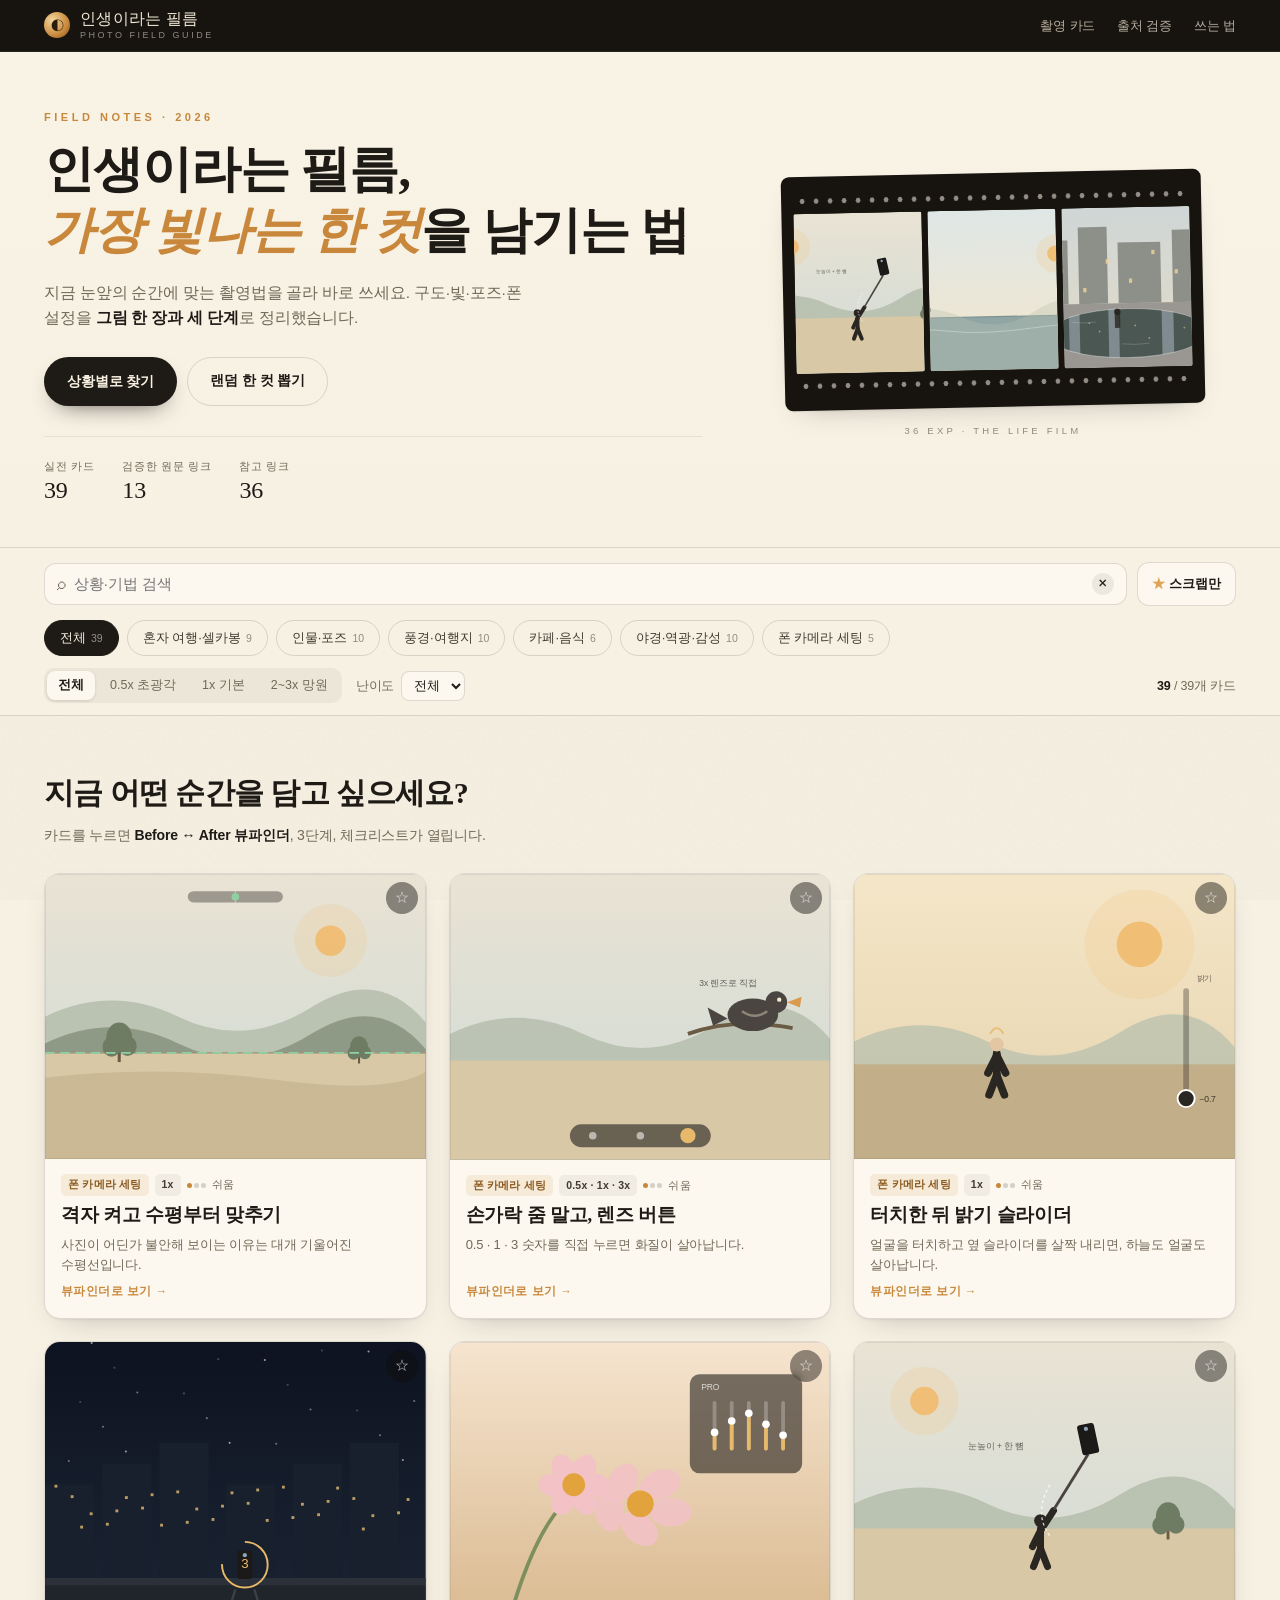
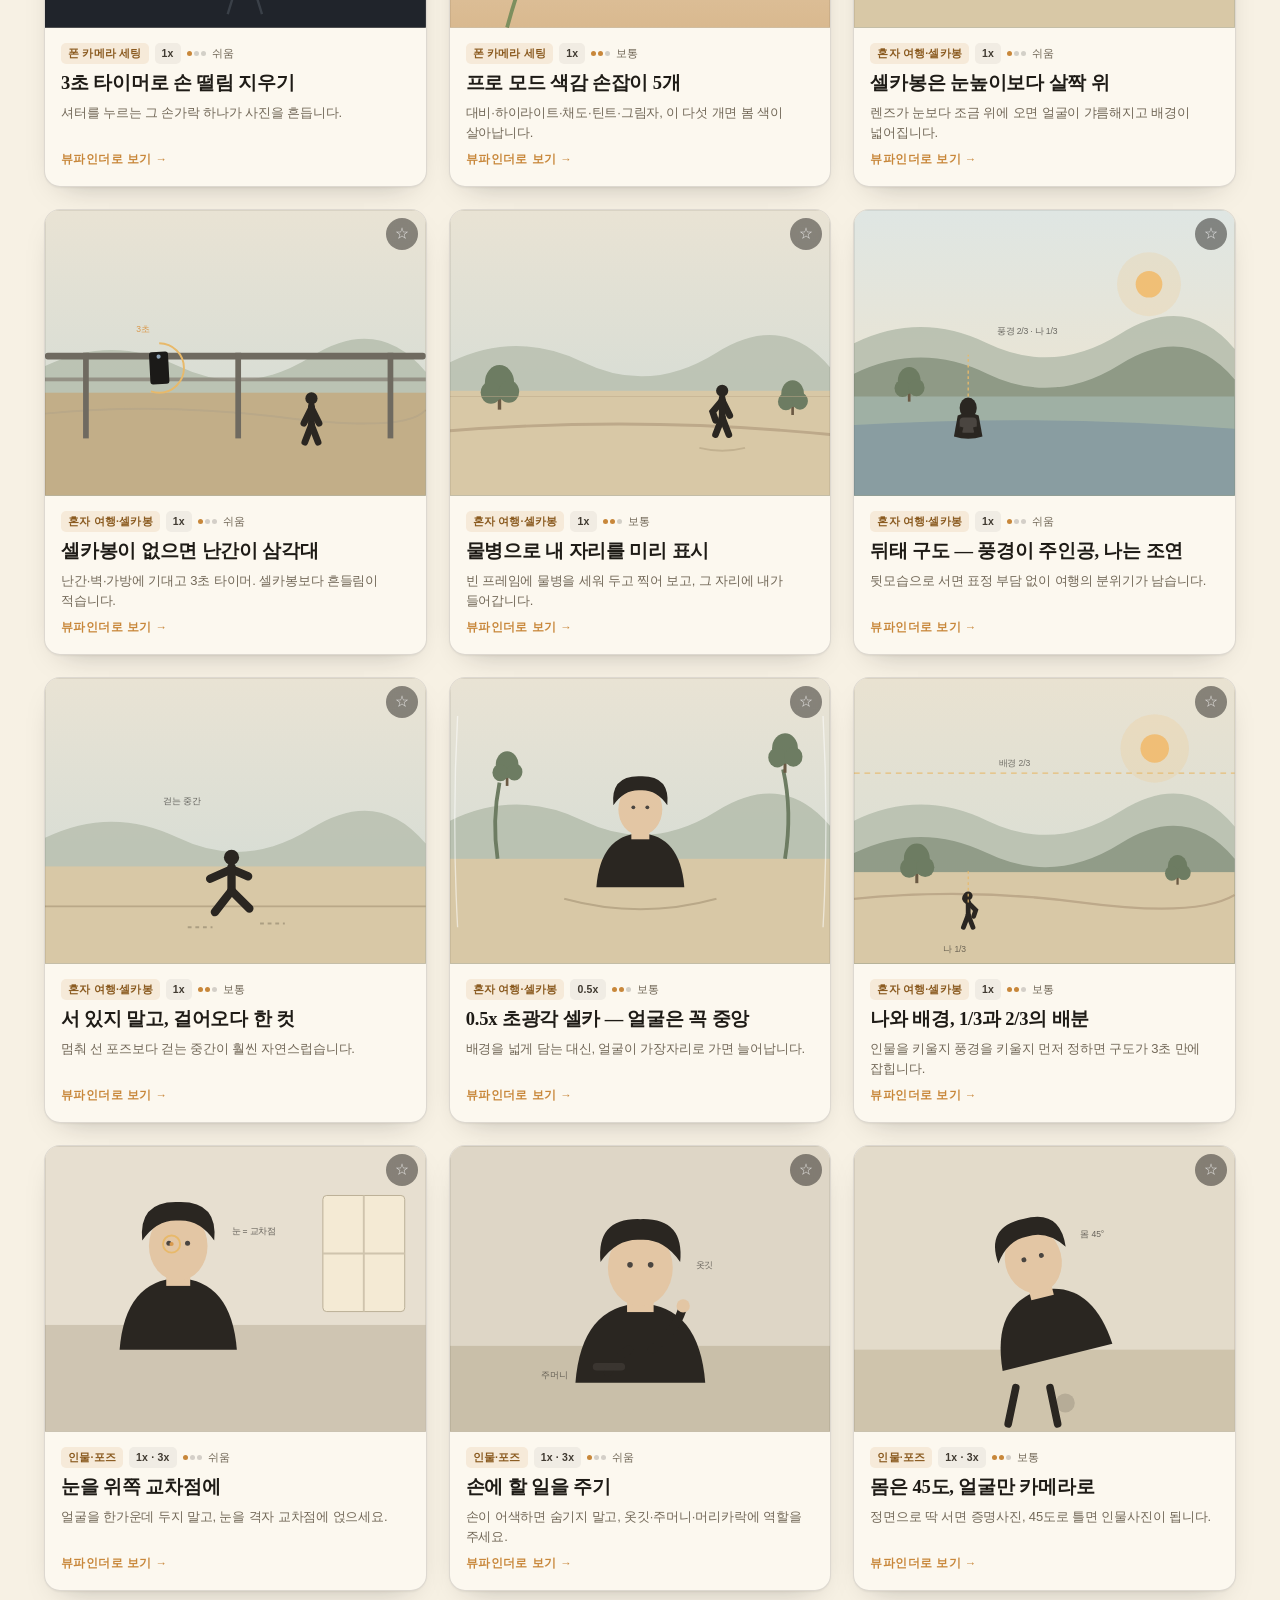
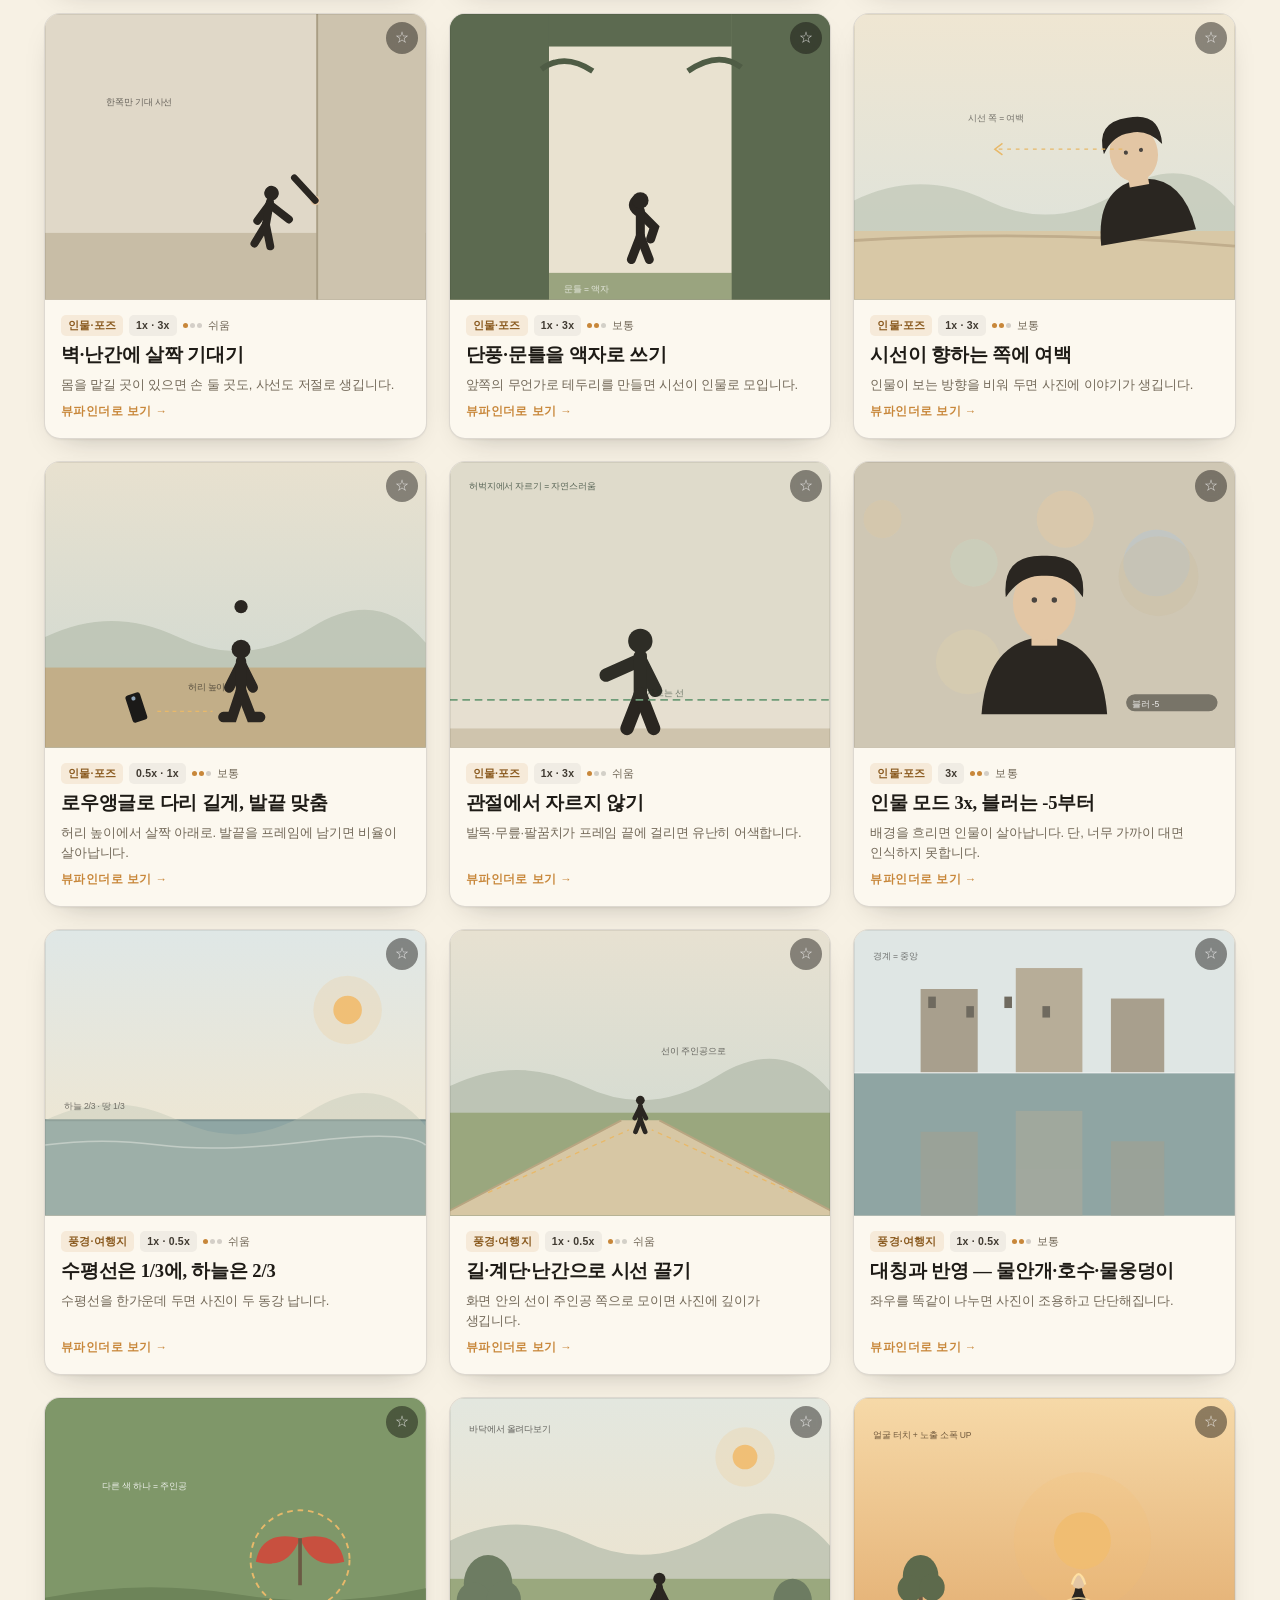
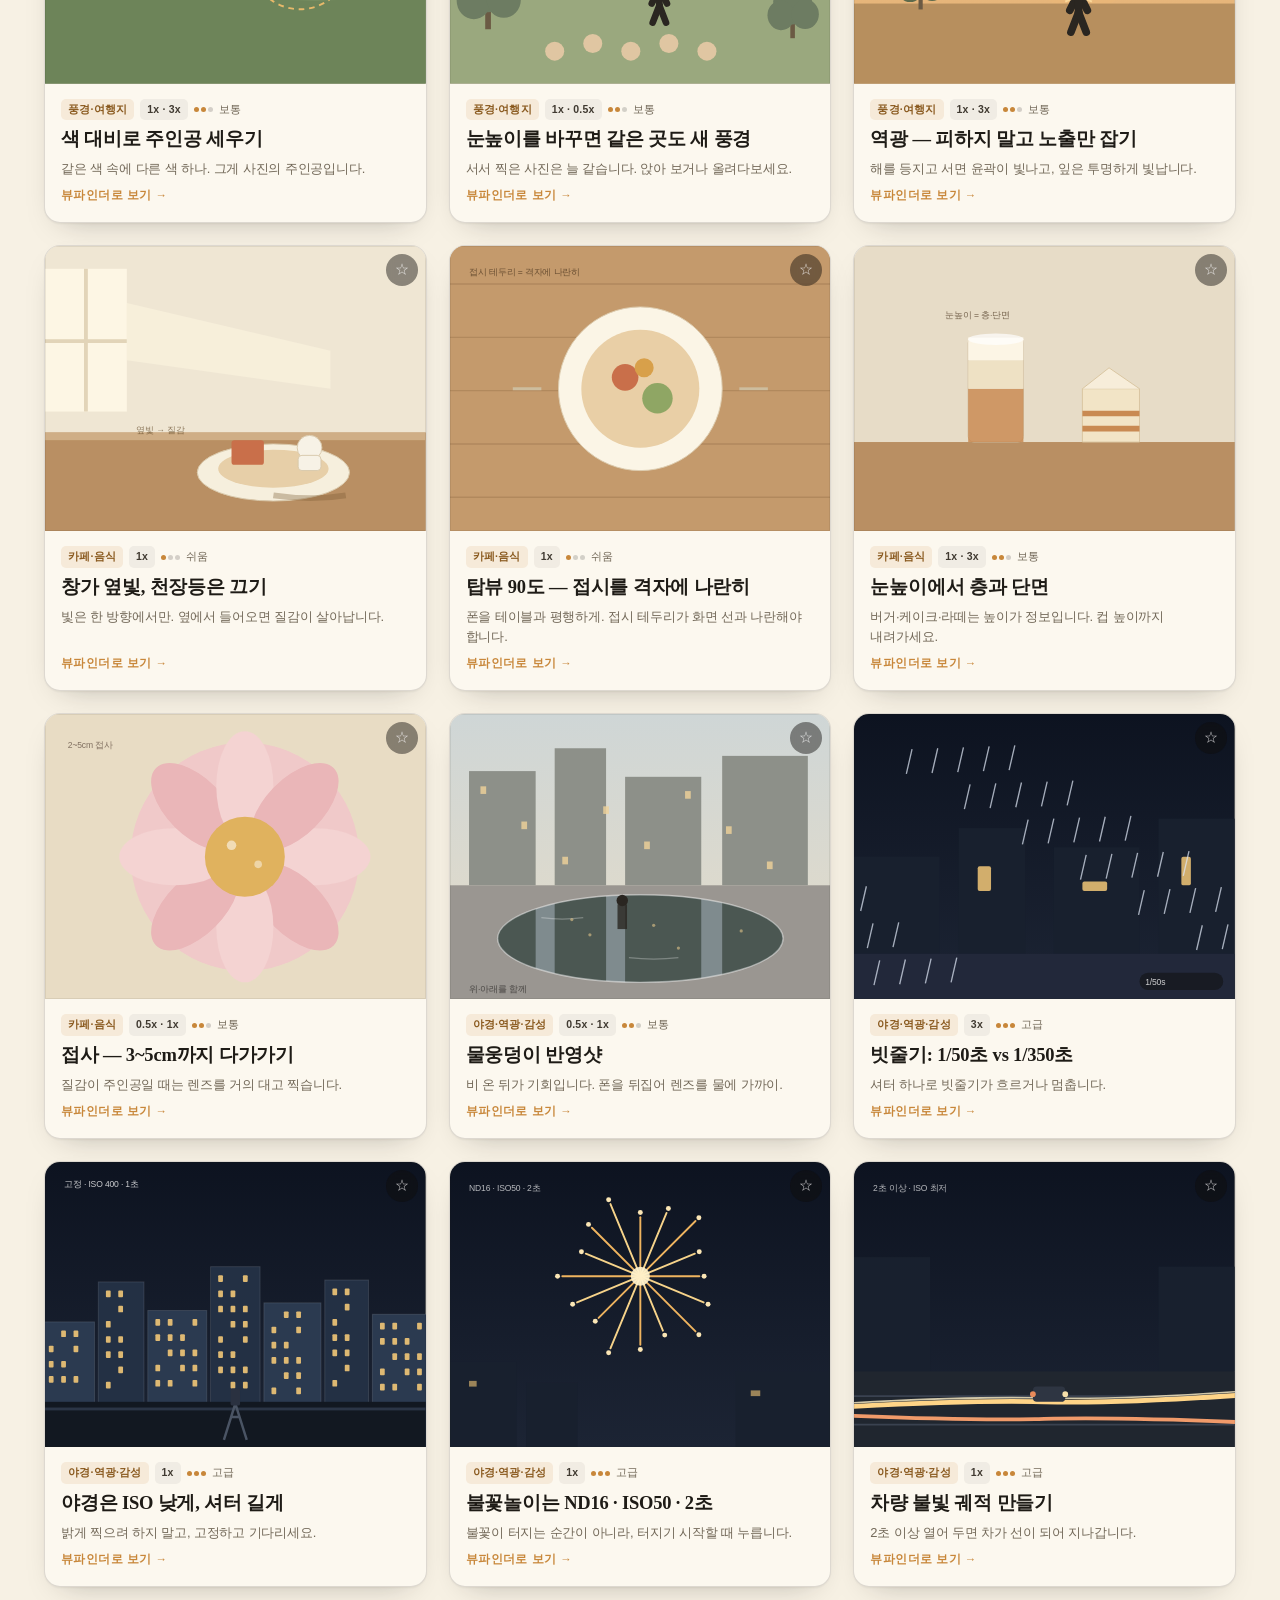
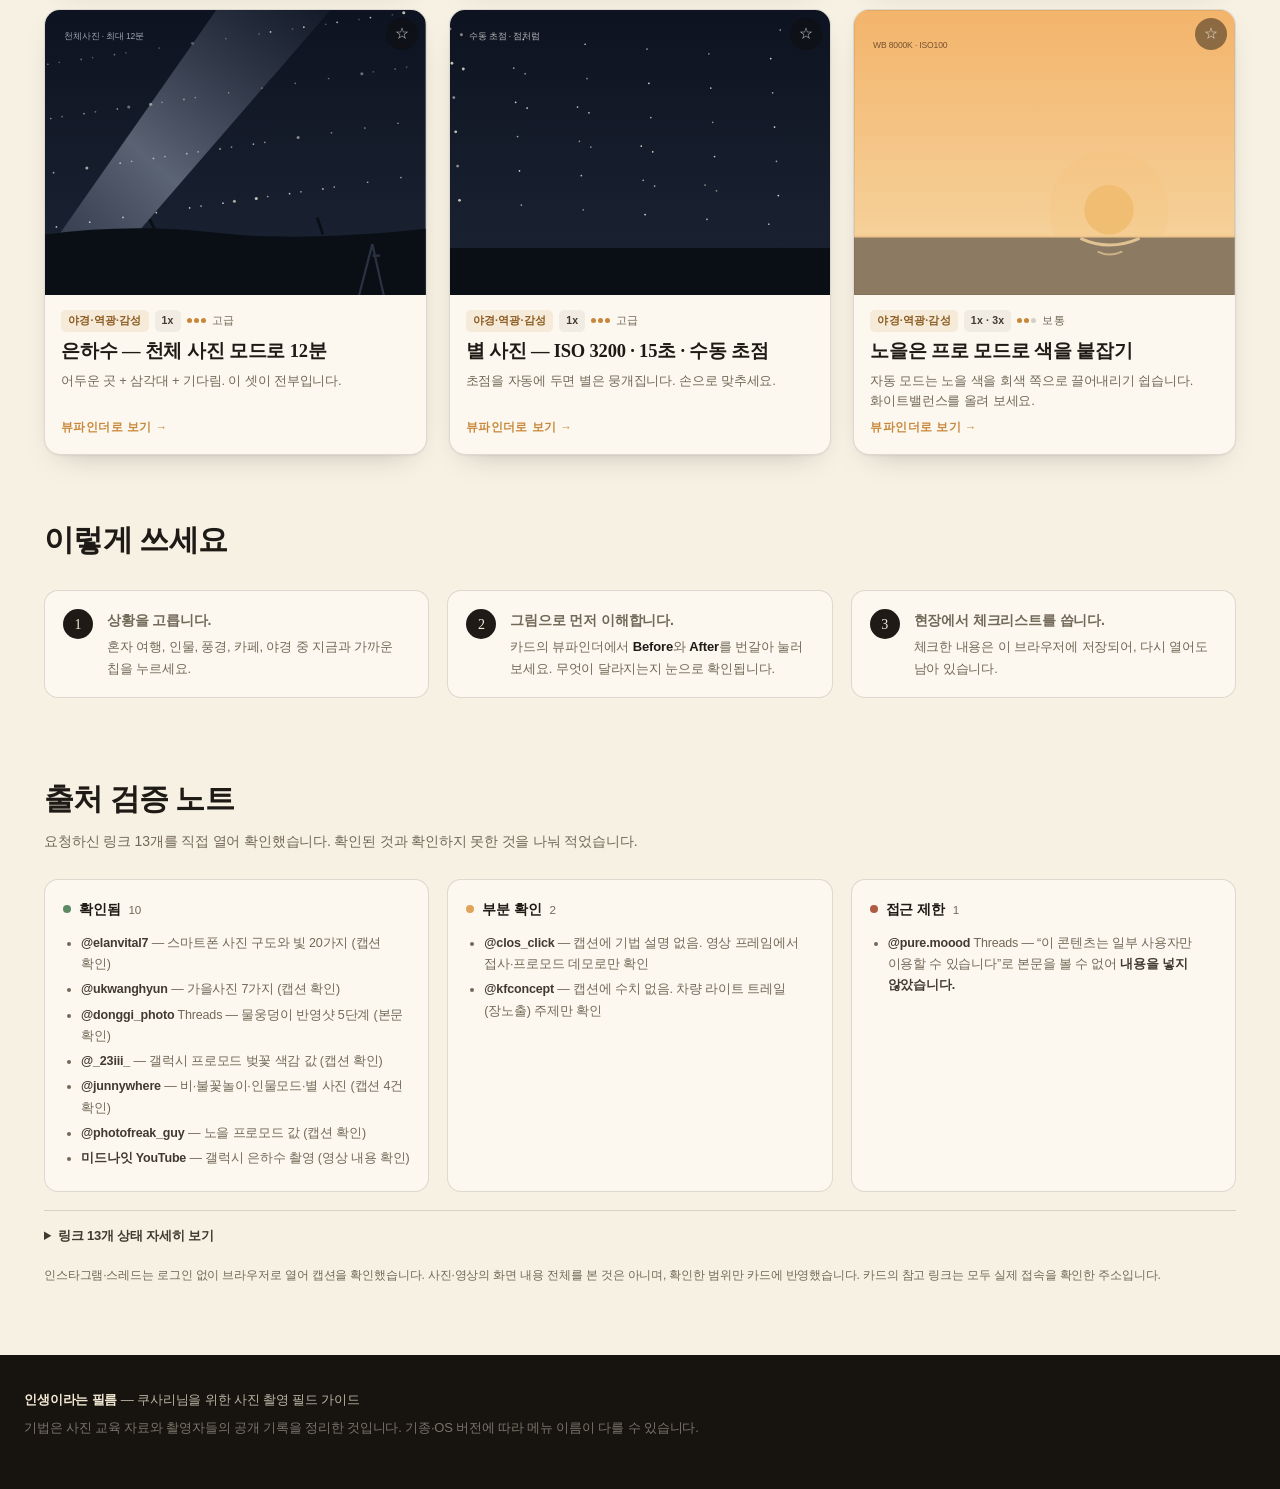
==== index.html @ bdbd0511 "feat: 인생이라는 필름 사진 촬영 가이드 웹앱 초기 배포" ====
<!DOCTYPE html>
<html lang="ko">
<head>
<meta charset="utf-8"/>
<meta name="viewport" content="width=device-width, initial-scale=1, viewport-fit=cover"/>
<title>인생이라는 필름 — 가장 빛나는 한 컷을 남기는 법</title>
<meta name="description" content="상황별로 바로 찾아 쓰는 사진 촬영 가이드. 구도·빛·포즈·폰 카메라 세팅을 그림과 함께 3초 만에 이해하고, 현장 체크리스트로 바로 적용하세요."/>
<meta name="theme-color" content="#17140f"/>
<link rel="stylesheet" href="styles.css"/>
</head>
<body>
<a class="skip" href="#cards">카드 목록으로 바로가기</a>

<header class="topbar">
  <div class="topbar__inner">
    <a class="brand" href="#top">
      <span class="brand__mark" aria-hidden="true">◐</span>
      <span class="brand__text">인생이라는 필름<em>PHOTO FIELD GUIDE</em></span>
    </a>
    <nav class="topnav">
      <a href="#cards">촬영 카드</a>
      <a href="#sources">출처 검증</a>
      <a href="#how">쓰는 법</a>
    </nav>
  </div>
</header>

<main id="top">
  <section class="hero">
    <div class="hero__inner">
      <div class="hero__copy">
        <p class="eyebrow">FIELD NOTES · 2026</p>
        <h1>인생이라는 필름,<br/><span>가장 빛나는 한 컷</span>을 남기는 법</h1>
        <p class="lede">지금 눈앞의 순간에 맞는 촬영법을 골라 바로 쓰세요. 구도·빛·포즈·폰 설정을 <strong>그림 한 장과 세 단계</strong>로 정리했습니다.</p>
        <div class="hero__actions">
          <a class="btn btn--primary" href="#cards">상황별로 찾기</a>
          <button class="btn btn--ghost" id="randomBtn" type="button">랜덤 한 컷 뽑기</button>
        </div>
        <dl class="stats">
          <div><dt>실전 카드</dt><dd id="statCards">39</dd></div>
          <div><dt>검증한 원문 링크</dt><dd>13</dd></div>
          <div><dt>참고 링크</dt><dd>36</dd></div>
        </dl>
      </div>
      <div class="hero__film" aria-hidden="true">
        <div class="filmstrip">
          <span class="filmstrip__holes"></span>
          <div class="filmstrip__frames" id="heroFrames"></div>
          <span class="filmstrip__holes"></span>
        </div>
        <p class="filmstrip__caption">36 EXP · THE LIFE FILM</p>
      </div>
    </div>
  </section>

  <section class="controls" id="controls" aria-label="상황 필터와 검색">
    <div class="controls__inner">
      <div class="searchrow">
        <label class="search">
          <span class="search__icon" aria-hidden="true">⌕</span>
          <input id="searchInput" type="search" placeholder="상황·기법 검색" aria-label="상황이나 기법으로 검색" autocomplete="off"/>
          <button class="search__clear" id="searchClear" type="button" aria-label="검색어 지우기" hidden>✕</button>
        </label>
        <button class="favfilter" id="favFilter" type="button" aria-pressed="false">
          <span aria-hidden="true">★</span> 스크랩만
        </button>
      </div>

      <div class="chiprow" id="catChips" role="tablist" aria-label="상황 선택"></div>

      <div class="filterrow">
        <div class="seg" id="lensFilter" role="group" aria-label="렌즈 배율"></div>
        <label class="select">
          <span>난이도</span>
          <select id="levelSelect">
            <option value="all">전체</option>
            <option value="1">쉬움</option>
            <option value="2">보통</option>
            <option value="3">고급</option>
          </select>
        </label>
        <p class="count" id="resultCount" aria-live="polite"></p>
      </div>
    </div>
  </section>

  <section class="section" id="cards">
    <div class="section__head">
      <h2>지금 어떤 순간을 담고 싶으세요?</h2>
      <p>카드를 누르면 <b>Before ↔ After 뷰파인더</b>, 3단계, 체크리스트가 열립니다.</p>
    </div>
    <div class="grid" id="grid"></div>
    <div class="empty" id="empty" hidden>
      <p>조건에 맞는 카드가 없습니다.</p>
      <button class="btn btn--ghost" id="resetBtn" type="button">필터 초기화</button>
    </div>
  </section>

  <section class="section howto" id="how">
    <div class="section__head">
      <h2>이렇게 쓰세요</h2>
    </div>
    <ol class="howto__list">
      <li><span>1</span><div><b>상황을 고릅니다.</b> 혼자 여행, 인물, 풍경, 카페, 야경 중 지금과 가까운 칩을 누르세요.</div></li>
      <li><span>2</span><div><b>그림으로 먼저 이해합니다.</b> 카드의 뷰파인더에서 <em>Before</em>와 <em>After</em>를 번갈아 눌러 보세요. 무엇이 달라지는지 눈으로 확인됩니다.</div></li>
      <li><span>3</span><div><b>현장에서 체크리스트를 씁니다.</b> 체크한 내용은 이 브라우저에 저장되어, 다시 열어도 남아 있습니다.</div></li>
    </ol>
  </section>

  <section class="section sources" id="sources">
    <div class="section__head">
      <h2>출처 검증 노트</h2>
      <p>요청하신 링크 13개를 직접 열어 확인했습니다. 확인된 것과 확인하지 못한 것을 나눠 적었습니다.</p>
    </div>
    <div class="sourceGrid">
      <div class="sourceCard">
        <h3><span class="dot dot--ok"></span>확인됨 <small>10</small></h3>
        <ul>
          <li><b>@elanvital7</b> — 스마트폰 사진 구도와 빛 20가지 (캡션 확인)</li>
          <li><b>@ukwanghyun</b> — 가을사진 7가지 (캡션 확인)</li>
          <li><b>@donggi_photo</b> Threads — 물웅덩이 반영샷 5단계 (본문 확인)</li>
          <li><b>@_23iii_</b> — 갤럭시 프로모드 벚꽃 색감 값 (캡션 확인)</li>
          <li><b>@junnywhere</b> — 비·불꽃놀이·인물모드·별 사진 (캡션 4건 확인)</li>
          <li><b>@photofreak_guy</b> — 노을 프로모드 값 (캡션 확인)</li>
          <li><b>미드나잇 YouTube</b> — 갤럭시 은하수 촬영 (영상 내용 확인)</li>
        </ul>
      </div>
      <div class="sourceCard">
        <h3><span class="dot dot--part"></span>부분 확인 <small>2</small></h3>
        <ul>
          <li><b>@clos_click</b> — 캡션에 기법 설명 없음. 영상 프레임에서 접사·프로모드 데모로만 확인</li>
          <li><b>@kfconcept</b> — 캡션에 수치 없음. 차량 라이트 트레일(장노출) 주제만 확인</li>
        </ul>
      </div>
      <div class="sourceCard">
        <h3><span class="dot dot--no"></span>접근 제한 <small>1</small></h3>
        <ul>
          <li><b>@pure.moood</b> Threads — “이 콘텐츠는 일부 사용자만 이용할 수 있습니다”로 본문을 볼 수 없어 <b>내용을 넣지 않았습니다.</b></li>
        </ul>
      </div>
    </div>
    <details class="sourceMore">
      <summary>링크 13개 상태 자세히 보기</summary>
      <div class="tableWrap">
        <table>
          <thead><tr><th>#</th><th>링크</th><th>유형</th><th>상태</th><th>확인한 내용</th></tr></thead>
          <tbody id="sourceTable"></tbody>
        </table>
      </div>
    </details>
    <p class="footnote">인스타그램·스레드는 로그인 없이 브라우저로 열어 캡션을 확인했습니다. 사진·영상의 화면 내용 전체를 본 것은 아니며, 확인한 범위만 카드에 반영했습니다. 카드의 참고 링크는 모두 실제 접속을 확인한 주소입니다.</p>
  </section>
</main>

<footer class="footer">
  <div class="footer__inner">
    <p><b>인생이라는 필름</b> — 쿠사리님을 위한 사진 촬영 필드 가이드</p>
    <p class="footer__small">기법은 사진 교육 자료와 촬영자들의 공개 기록을 정리한 것입니다. 기종·OS 버전에 따라 메뉴 이름이 다를 수 있습니다.</p>
  </div>
</footer>

<div class="modal" id="modal" hidden>
  <div class="modal__backdrop" data-close="1"></div>
  <div class="modal__panel" role="dialog" aria-modal="true" aria-labelledby="mTitle">
    <button class="modal__close" id="modalClose" type="button" aria-label="닫기">✕</button>
    <div class="modal__viewer">
      <div class="vf">
        <div class="vf__stage" id="mStage"></div>
        <div class="vf__bar">
          <div class="vf__toggle" role="group" aria-label="보정 예시 전환">
            <button type="button" id="mBefore" class="on">Before · 아쉬운 예</button>
            <button type="button" id="mAfter">After · 인생샷</button>
          </div>
          <button type="button" class="vf__grid" id="mGrid" aria-pressed="false">삼분할선 <span>OFF</span></button>
        </div>
      </div>
      <p class="vf__hint" id="mHint">두 상태를 번갈아 눌러 무엇이 달라지는지 비교해 보세요.</p>
      <div class="vf__progress">
        <div class="vf__progress-top"><span>현장 체크</span><b><span id="mProgressN">0</span> / <span id="mProgressT">3</span></b></div>
        <div class="vf__progress-bar"><i id="mProgressBar"></i></div>
        <p class="vf__progress-note">체크한 항목은 이 기기에 저장됩니다.</p>
      </div>
      <div class="vf__related" id="mRelated"></div>
    </div>
    <div class="modal__body">
      <div class="modal__head">
        <p class="modal__cat" id="mCat"></p>
        <h2 id="mTitle"></h2>
        <p class="modal__principle" id="mPrinciple"></p>
      </div>
      <div class="modal__badges" id="mBadges"></div>
      <section class="mblock">
        <h3>3단계 따라하기</h3>
        <ol id="mSteps"></ol>
      </section>
      <section class="mblock mblock--warn">
        <h3>흔한 실패 &amp; 피할 점</h3>
        <ul id="mFails"></ul>
      </section>
      <section class="mblock">
        <h3>현장 체크리스트</h3>
        <ul class="checklist" id="mChecks"></ul>
        <p class="mblock__note">체크 상태는 이 기기에 저장됩니다.</p>
      </section>
      <section class="mblock">
        <h3>출처 · 참고</h3>
        <ul class="srcList" id="mSources"></ul>
      </section>
      <div class="modal__foot">
        <button class="btn btn--ghost btn--small" id="mFav" type="button">★ 스크랩</button>
        <div class="modal__nav">
          <button class="btn btn--ghost btn--small" id="mPrev" type="button">← 이전</button>
          <button class="btn btn--ghost btn--small" id="mNext" type="button">다음 →</button>
        </div>
      </div>
    </div>
  </div>
</div>

<script src="data.js"></script>
<script src="diagrams.js"></script>
<script src="app.js"></script>
</body>
</html>
---- styles.css ----
:root{
  --paper:#f7f1e4;
  --paper-2:#efe5d2;
  --card:#fcf8ef;
  --ink:#1e1b16;
  --ink-2:#403a31;
  --muted:#726858;
  --line:rgba(30,27,22,.14);
  --line-2:rgba(30,27,22,.08);
  --amber:#c8873a;
  --gold:#e0a458;
  --dark:#17140f;
  --dark-2:#221d16;
  --ok:#5c8a63;
  --serif:'Iowan Old Style','Palatino Linotype','Nanum Myeongjo','Noto Serif KR',Georgia,serif;
  --sans:-apple-system,BlinkMacSystemFont,'Apple SD Gothic Neo','Pretendard','Noto Sans KR','Malgun Gothic','Segoe UI',sans-serif;
  --shadow:0 1px 2px rgba(30,27,22,.06),0 12px 30px -18px rgba(30,27,22,.35);
  --shadow-lift:0 2px 4px rgba(30,27,22,.08),0 22px 44px -22px rgba(30,27,22,.45);
}
*{box-sizing:border-box}
html{-webkit-text-size-adjust:100%;scroll-behavior:smooth}
body{
  margin:0;background:var(--paper);color:var(--ink);font-family:var(--sans);
  font-size:16px;line-height:1.65;letter-spacing:-0.01em;word-break:keep-all;overflow-wrap:anywhere;
  min-height:100vh;
}
body::before{
  content:"";position:fixed;inset:0;pointer-events:none;z-index:0;opacity:.55;
  background-image:url("data:image/svg+xml,%3Csvg xmlns='http://www.w3.org/2000/svg' width='160' height='160'%3E%3Cfilter id='n'%3E%3CfeTurbulence type='fractalNoise' baseFrequency='.85' numOctaves='2' stitchTiles='stitch'/%3E%3CfeColorMatrix type='saturate' values='0'/%3E%3C/filter%3E%3Crect width='160' height='160' filter='url(%23n)' opacity='.18'/%3E%3C/svg%3E");
  mix-blend-mode:multiply;
}
img,svg{max-width:100%}
a{color:inherit}
button{font-family:inherit;color:inherit;cursor:pointer}
:focus-visible{outline:2px solid var(--amber);outline-offset:3px}
.skip{position:absolute;left:-9999px;top:0;background:var(--ink);color:var(--paper);padding:10px 14px;z-index:99}
.skip:focus{left:8px;top:8px}

/* ── top bar ─────────────────────────── */
.topbar{position:sticky;top:0;z-index:50;background:var(--dark);color:#f2e9d7;border-bottom:1px solid rgba(255,255,255,.08)}
.topbar__inner{max-width:1240px;margin:0 auto;padding:10px 24px;display:flex;align-items:center;justify-content:space-between;gap:16px}
.brand{display:flex;align-items:center;gap:10px;text-decoration:none;color:inherit;min-width:0}
.brand__mark{width:26px;height:26px;border-radius:50%;display:grid;place-items:center;font-size:13px;background:radial-gradient(circle at 32% 32%,#f3d59c,#c8873a 62%,#7d4f20);color:#2a1c0c;flex:none}
.brand__text{font-family:var(--serif);font-size:16px;letter-spacing:.02em;display:flex;flex-direction:column;line-height:1.15;white-space:nowrap}
.brand__text em{font-family:var(--sans);font-style:normal;font-size:9px;letter-spacing:.28em;color:rgba(242,233,215,.55);margin-top:2px}
.topnav{display:flex;gap:22px;font-size:13px;color:rgba(242,233,215,.72)}
.topnav a{text-decoration:none}
.topnav a:hover{color:#fff}

/* ── hero ────────────────────────────── */
.hero{position:relative;z-index:1;background:linear-gradient(180deg,#f9f3e6 0%,var(--paper) 100%);border-bottom:1px solid var(--line)}
.hero__inner{max-width:1240px;margin:0 auto;padding:56px 24px 44px;display:grid;grid-template-columns:minmax(0,1.15fr) minmax(0,.85fr);gap:48px;align-items:center}
.eyebrow{font-size:11px;letter-spacing:.32em;color:var(--amber);margin:0 0 14px;font-weight:600}
.hero h1{font-family:var(--serif);font-weight:600;font-size:clamp(30px,3.9vw,54px);line-height:1.22;margin:0 0 18px;letter-spacing:-.02em}
.hero h1 span{color:var(--amber);font-style:italic}
.lede{max-width:34em;color:var(--muted);font-size:15.5px;margin:0 0 26px}
.lede strong{color:var(--ink);font-weight:600}
.hero__actions{display:flex;gap:10px;flex-wrap:wrap;margin-bottom:30px}
.btn{display:inline-flex;align-items:center;justify-content:center;gap:8px;border-radius:999px;border:1px solid transparent;padding:12px 22px;font-size:14px;font-weight:600;text-decoration:none;transition:transform .15s ease,background .15s ease,box-shadow .15s ease}
.btn:active{transform:translateY(1px)}
.btn--primary{background:var(--ink);color:#f8f1e2;box-shadow:0 10px 24px -14px rgba(23,20,15,.9)}
.btn--primary:hover{background:#000}
.btn--ghost{background:transparent;border-color:var(--line);color:var(--ink)}
.btn--ghost:hover{background:rgba(30,27,22,.05)}
.btn--small{padding:8px 14px;font-size:12.5px}
.stats{display:flex;gap:28px;margin:0;padding-top:20px;border-top:1px solid var(--line-2)}
.stats div{min-width:0}
.stats dt{font-size:11px;letter-spacing:.06em;color:var(--muted)}
.stats dd{margin:2px 0 0;font-family:var(--serif);font-size:24px;line-height:1.1}
.hero__film{display:flex;flex-direction:column;align-items:center;gap:10px}
.filmstrip{position:relative;width:100%;max-width:420px;background:#17140f;padding:20px 12px;border-radius:8px;box-shadow:var(--shadow);transform:rotate(-1.2deg)}
.filmstrip__holes{display:block;height:9px;margin:0 2px;background-image:radial-gradient(circle,#f7f1e4 2.4px,transparent 2.6px);background-size:14px 9px;background-repeat:repeat-x;opacity:.55}
.filmstrip__frames{display:grid;grid-template-columns:repeat(3,minmax(0,1fr));gap:6px;margin:8px 0}
.filmstrip__frames .frame{aspect-ratio:4/5;border-radius:2px;overflow:hidden;background:#2a241c;position:relative}
.filmstrip__frames .frame svg{width:100%;height:100%;display:block}
.filmstrip__caption{margin:6px 0 0;text-align:center;font-size:9.5px;letter-spacing:.34em;color:rgba(114,104,88,.75)}

/* ── controls ────────────────────────── */
.controls{position:sticky;top:var(--headerH,49px);z-index:40;background:rgba(247,241,228,.93);backdrop-filter:blur(12px);border-bottom:1px solid var(--line)}
.controls__inner{max-width:1240px;margin:0 auto;padding:14px 24px 12px}
.searchrow{display:flex;gap:10px;align-items:center}
.search{position:relative;flex:1;display:flex;align-items:center;min-width:0;background:var(--card);border:1px solid var(--line);border-radius:12px;padding:0 12px}
.search__icon{color:var(--muted);font-size:17px;margin-right:8px}
.search input{flex:1;min-width:0;border:0;background:transparent;padding:12px 0;font-size:14.5px;font-family:inherit;color:var(--ink)}
.search input:focus{outline:none}
.search:focus-within{border-color:var(--amber);box-shadow:0 0 0 3px rgba(200,135,58,.14)}
.search__clear{border:0;background:rgba(30,27,22,.07);width:22px;height:22px;border-radius:50%;font-size:10px;line-height:1;display:grid;place-items:center}
.favfilter{flex:none;border:1px solid var(--line);background:var(--card);border-radius:12px;padding:12px 14px;font-size:13px;font-weight:600;white-space:nowrap}
.favfilter[aria-pressed="true"]{background:var(--ink);color:#f8f1e2;border-color:var(--ink)}
.favfilter span{color:var(--gold)}
.chiprow{display:flex;gap:8px;overflow-x:auto;padding:12px 0 4px;margin-top:2px;scrollbar-width:none;-ms-overflow-style:none}
.chiprow::-webkit-scrollbar{display:none}
.chip{flex:none;border:1px solid var(--line);background:transparent;border-radius:999px;padding:8px 15px;font-size:13px;color:var(--ink-2);white-space:nowrap;transition:background .15s ease,color .15s ease}
.chip:hover{background:rgba(30,27,22,.045)}
.chip[aria-selected="true"]{background:var(--ink);border-color:var(--ink);color:#f8f1e2}
.chip .n{font-size:10.5px;opacity:.55;margin-left:5px}
.filterrow{display:flex;align-items:center;gap:14px;flex-wrap:wrap;padding-top:8px}
.seg{display:flex;gap:4px;background:rgba(30,27,22,.05);padding:3px;border-radius:10px}
.seg button{border:0;background:transparent;border-radius:8px;padding:6px 11px;font-size:12.5px;color:var(--muted)}
.seg button[aria-pressed="true"]{background:var(--card);color:var(--ink);box-shadow:0 1px 3px rgba(30,27,22,.14);font-weight:600}
.select{display:flex;align-items:center;gap:7px;font-size:12.5px;color:var(--muted)}
.select select{border:1px solid var(--line);background:var(--card);border-radius:8px;padding:6px 8px;font-family:inherit;font-size:12.5px;color:var(--ink)}
.count{margin:0 0 0 auto;font-size:12.5px;color:var(--muted)}
.count b{color:var(--ink);font-weight:600}

/* ── sections & grid ─────────────────── */
.section{position:relative;z-index:1;max-width:1240px;margin:0 auto;padding:52px 24px 8px}
.section__head{margin-bottom:26px}
.section__head h2{font-family:var(--serif);font-size:clamp(22px,2.4vw,30px);font-weight:600;margin:0 0 6px;letter-spacing:-.02em}
.section__head p{margin:0;color:var(--muted);font-size:14px}
.section__head b{color:var(--ink)}
.grid{display:grid;grid-template-columns:repeat(3,minmax(0,1fr));gap:22px}
.card{display:flex;flex-direction:column;background:var(--card);border:1px solid var(--line);border-radius:16px;overflow:hidden;box-shadow:var(--shadow);transition:transform .18s ease,box-shadow .18s ease,border-color .18s ease;text-align:left;position:relative}
.card:hover{transform:translateY(-3px);box-shadow:var(--shadow-lift);border-color:rgba(200,135,58,.5)}
.card__thumb{position:relative;aspect-ratio:4/3;background:#e6ddcb;overflow:hidden}
.card__thumb svg{width:100%;height:100%;display:block}
.card__thumb::after{content:"";position:absolute;inset:0;box-shadow:inset 0 0 0 1px rgba(30,27,22,.08);pointer-events:none;z-index:1}
.card__lens{position:absolute;z-index:2;left:10px;bottom:10px;background:rgba(15,14,12,.62);color:#f4ead6;font-size:10.5px;letter-spacing:.06em;padding:4px 8px;border-radius:999px;backdrop-filter:blur(4px)}
.card__fav{position:absolute;z-index:3;right:8px;top:8px;width:32px;height:32px;border-radius:50%;border:0;background:rgba(15,14,12,.45);color:rgba(255,255,255,.75);font-size:14px;display:grid;place-items:center;backdrop-filter:blur(4px);transition:background .15s,color .15s,transform .15s}
.card__fav:hover{transform:scale(1.06)}
.card__fav[aria-pressed="true"]{background:var(--gold);color:#2a1c0c}
.card__body{padding:15px 16px 17px;display:flex;flex-direction:column;gap:7px;flex:1}
.card__meta{display:flex;gap:6px;flex-wrap:wrap;align-items:center;font-size:10.5px;color:var(--muted);letter-spacing:.02em}
.tag{background:rgba(200,135,58,.12);color:#8a5a1f;padding:2px 7px;border-radius:5px;font-weight:600}
.lens{background:rgba(30,27,22,.05);color:var(--ink-2);padding:2px 7px;border-radius:5px;font-weight:600;letter-spacing:.02em}
.lvl{display:inline-flex;gap:2px;align-items:center}
.lvl i{width:5px;height:5px;border-radius:50%;background:rgba(30,27,22,.18);display:inline-block}
.lvl i.on{background:var(--amber)}
.card h3{margin:0;font-family:var(--serif);font-size:18.5px;font-weight:600;line-height:1.35;letter-spacing:-.01em}
.card p{margin:0;font-size:13px;color:var(--muted);line-height:1.55}
.card__go{margin-top:auto;font-size:11.5px;color:var(--amber);font-weight:600;letter-spacing:.04em;display:flex;align-items:center;gap:5px}
.empty{text-align:center;padding:56px 0;color:var(--muted)}
.empty p{margin:0 0 16px}

/* ── howto ───────────────────────────── */
.howto{padding-bottom:24px}
.howto__list{list-style:none;margin:0;padding:0;display:grid;grid-template-columns:repeat(3,minmax(0,1fr));gap:18px}
.howto__list li{display:flex;gap:14px;align-items:flex-start;background:var(--card);border:1px solid var(--line);border-radius:14px;padding:18px}
.howto__list li>span{flex:none;width:30px;height:30px;border-radius:50%;background:var(--ink);color:#f4ead6;display:grid;place-items:center;font-family:var(--serif);font-size:14px}
.howto__list b{display:block;margin-bottom:4px;font-size:14px}
.howto__list div{font-size:13px;color:var(--muted)}
.howto__list em{font-style:normal;color:var(--ink);font-weight:600}

/* ── sources ─────────────────────────── */
.sources{padding-bottom:70px}
.sourceGrid{display:grid;grid-template-columns:repeat(3,minmax(0,1fr));gap:18px}
.sourceCard{background:var(--card);border:1px solid var(--line);border-radius:14px;padding:18px}
.sourceCard h3{margin:0 0 12px;font-size:14px;display:flex;align-items:center;gap:8px;font-family:var(--sans);font-weight:700}
.sourceCard h3 small{color:var(--muted);font-weight:500}
.dot{width:8px;height:8px;border-radius:50%;display:inline-block;flex:none}
.dot--ok{background:var(--ok)}
.dot--part{background:var(--gold)}
.dot--no{background:#b05a43}
.sourceCard ul{margin:0;padding-left:18px;font-size:12.5px;color:var(--muted);line-height:1.7}
.sourceCard li{margin-bottom:4px}
.sourceCard b{color:var(--ink-2);font-weight:600}
.sourceMore{margin-top:18px;border-top:1px solid var(--line);padding-top:14px}
.sourceMore summary{cursor:pointer;font-size:13px;color:var(--ink-2);font-weight:600}
.tableWrap{overflow-x:auto;margin-top:14px;border:1px solid var(--line);border-radius:12px;background:var(--card)}
table{border-collapse:collapse;width:100%;min-width:640px;font-size:12px}
th,td{text-align:left;padding:10px 12px;border-bottom:1px solid var(--line-2);vertical-align:top;line-height:1.55}
th{background:rgba(30,27,22,.04);font-size:11px;letter-spacing:.04em;color:var(--muted);font-weight:600;white-space:nowrap}
tr:last-child td{border-bottom:0}
td a{color:#8a5a1f}
.badge{display:inline-block;padding:2px 7px;border-radius:5px;font-size:10.5px;font-weight:600;white-space:nowrap}
.badge--ok{background:rgba(92,138,99,.14);color:#41704a}
.badge--part{background:rgba(224,164,88,.18);color:#8a5a1f}
.badge--no{background:rgba(176,90,67,.14);color:#94402c}
.footnote{font-size:12px;color:var(--muted);margin:18px 0 0;line-height:1.7}

/* ── footer ──────────────────────────── */
.footer{background:var(--dark);color:rgba(242,233,215,.75);padding:34px 24px 44px;position:relative;z-index:1}
.footer__inner{max-width:1240px;margin:0 auto}
.footer p{margin:0 0 6px;font-size:13px}
.footer b{color:#f4ead6}
.footer__small{font-size:11.5px;color:rgba(242,233,215,.45);line-height:1.7}

/* ── modal ───────────────────────────── */
.modal{position:fixed;inset:0;z-index:100;display:grid;place-items:center;padding:24px}
.modal[hidden]{display:none}
.modal__backdrop{position:absolute;inset:0;background:rgba(18,15,11,.62);backdrop-filter:blur(6px)}
.modal__panel{position:relative;width:min(100%,980px);max-height:min(92vh,920px);overflow:auto;background:var(--paper);border-radius:20px;box-shadow:0 40px 90px -30px rgba(0,0,0,.7);display:grid;grid-template-columns:minmax(0,0.95fr) minmax(0,1.05fr);animation:pop .22s ease}
@keyframes pop{from{opacity:0;transform:translateY(14px) scale(.99)}to{opacity:1;transform:none}}
.modal__close{position:absolute;right:12px;top:12px;z-index:5;width:36px;height:36px;border-radius:50%;border:2px solid rgba(247,241,228,.75);background:rgba(15,14,12,.6);color:#fff;font-size:13px;display:grid;place-items:center;backdrop-filter:blur(4px);box-shadow:0 4px 14px rgba(0,0,0,.25)}
.modal__viewer{position:sticky;top:0;align-self:start;background:transparent;padding:18px 18px 10px;border-right:1px solid var(--line);display:flex;flex-direction:column;gap:10px}
.vf{border-radius:14px;overflow:hidden;background:#111;box-shadow:0 12px 26px -16px rgba(0,0,0,.6)}
.vf__stage{aspect-ratio:4/3;background:#ddd3bf}
.vf__stage svg{width:100%;height:100%;display:block}
.vf__bar{display:flex;align-items:center;gap:8px;padding:9px 10px;background:#15120e;flex-wrap:wrap}
.vf__toggle{display:flex;background:rgba(255,255,255,.08);border-radius:8px;padding:2px;gap:2px}
.vf__toggle button{border:0;background:transparent;color:rgba(242,233,215,.65);font-size:11px;padding:6px 9px;border-radius:6px;font-weight:600}
.vf__toggle button.on{background:var(--gold);color:#241a0d}
.vf__grid{margin-left:auto;border:1px solid rgba(255,255,255,.18);background:transparent;color:rgba(242,233,215,.8);border-radius:8px;font-size:11px;padding:6px 10px;display:flex;gap:5px;align-items:center}
.vf__grid[aria-pressed="true"]{border-color:var(--gold);color:var(--gold)}
.vf__grid span{font-size:9px;letter-spacing:.08em;opacity:.8}
.vf__hint{margin:0;font-size:11.5px;color:var(--muted);line-height:1.6}
.vf__progress{border:1px solid var(--line);background:var(--card);border-radius:12px;padding:11px 12px;margin-top:2px}
.vf__progress-top{display:flex;justify-content:space-between;align-items:baseline;font-size:11px;color:var(--muted);letter-spacing:.04em}
.vf__progress-top b{font-size:13px;color:var(--ink);font-family:var(--serif);font-weight:600}
.vf__progress-bar{height:5px;border-radius:3px;background:rgba(30,27,22,.1);margin:8px 0 6px;overflow:hidden}
.vf__progress-bar i{display:block;height:100%;width:0;background:linear-gradient(90deg,var(--amber),var(--gold));border-radius:3px;transition:width .25s ease}
.vf__progress-note{margin:0;font-size:10.5px;color:var(--muted)}
.vf__related{display:grid;grid-template-columns:repeat(3,minmax(0,1fr));gap:8px;margin-top:4px}
.vf__related button{display:flex;flex-direction:column;gap:5px;text-align:left;background:var(--card);border:1px solid var(--line);border-radius:10px;padding:6px;font-size:10.5px;line-height:1.35;color:var(--ink-2);transition:border-color .15s,transform .15s}
.vf__related button:hover{border-color:rgba(200,135,58,.6);transform:translateY(-1px)}
.vf__related svg{width:100%;aspect-ratio:4/3;border-radius:5px;display:block;background:#e6ddcb}
.vf__related span{display:-webkit-box;-webkit-line-clamp:2;-webkit-box-orient:vertical;overflow:hidden}
.modal__body{padding:30px 28px 28px;min-width:0}
.modal__cat{margin:0 0 8px;font-size:11px;letter-spacing:.12em;color:var(--amber);font-weight:600}
.modal__head h2{font-family:var(--serif);font-size:clamp(22px,2.6vw,30px);line-height:1.25;margin:0 0 10px;letter-spacing:-.02em}
.modal__principle{margin:0;font-size:14.5px;color:var(--ink-2);line-height:1.7}
.modal__badges{display:flex;flex-wrap:wrap;gap:6px;margin:16px 0 6px}
.mbadge{display:inline-flex;align-items:center;gap:6px;background:rgba(30,27,22,.05);border:1px solid var(--line-2);border-radius:8px;padding:5px 9px;font-size:11.5px}
.mbadge b{color:var(--muted);font-weight:500;font-size:10px;letter-spacing:.04em}
.mblock{border-top:1px solid var(--line);padding-top:18px;margin-top:18px}
.mblock h3{margin:0 0 10px;font-size:12px;letter-spacing:.1em;color:var(--muted);font-weight:700;text-transform:uppercase}
.mblock ol,.mblock ul{margin:0;padding-left:20px;font-size:14px}
.mblock li{margin-bottom:8px;line-height:1.65}
.mblock--warn li{color:#7d4a38}
.mblock--warn h3{color:#a2614a}
.checklist{list-style:none;padding:0!important}
.checklist li{margin:0}
.checklist label{display:flex;gap:10px;align-items:flex-start;padding:9px 10px;border:1px solid var(--line-2);border-radius:9px;cursor:pointer;font-size:13.5px;transition:background .15s}
.checklist label:hover{background:rgba(30,27,22,.03)}
.checklist input{appearance:none;width:17px;height:17px;border:1.5px solid rgba(30,27,22,.3);border-radius:5px;flex:none;margin-top:2px;display:grid;place-items:center;background:var(--card)}
.checklist input:checked{background:var(--ok);border-color:var(--ok)}
.checklist input:checked::after{content:"✓";color:#fff;font-size:11px;line-height:1}
.checklist input:checked+span{text-decoration:line-through;color:var(--muted)}
.mblock__note{margin:8px 0 0;font-size:11px;color:var(--muted)}
.srcList{list-style:none;padding:0!important;display:flex;flex-direction:column;gap:8px}
.srcList a{font-size:13px;color:#8a5a1f;text-decoration:none;border-bottom:1px solid rgba(200,135,58,.35);line-height:1.5}
.srcList a:hover{border-bottom-color:var(--amber)}
.srcList .v{font-size:10px;color:var(--muted);margin-left:6px;white-space:nowrap}
.modal__foot{display:flex;align-items:center;justify-content:space-between;gap:10px;margin-top:22px;padding-top:16px;border-top:1px solid var(--line);flex-wrap:wrap}
.modal__nav{display:flex;gap:8px}
#mFav[aria-pressed="true"]{background:var(--gold);border-color:var(--gold);color:#241a0d}

/* ── responsive ──────────────────────── */
@media (max-width:1080px){
  .grid{grid-template-columns:repeat(2,minmax(0,1fr))}
  .hero__inner{grid-template-columns:1fr;gap:30px}
  .hero__film{order:-1;align-items:flex-start}
  .filmstrip{max-width:100%;transform:rotate(-.7deg)}
  .filmstrip__frames .frame{aspect-ratio:16/7}
  .sourceGrid{grid-template-columns:1fr}
  .howto__list{grid-template-columns:1fr}
  .modal__panel{grid-template-columns:1fr;max-height:94vh}
  .modal__viewer{position:static;border-right:0;border-bottom:1px solid var(--line);border-radius:20px 20px 0 0}
  .modal__close{position:fixed;right:16px;top:16px}
}
@media (max-width:720px){
  .topnav{display:none}
  .topbar__inner{padding:10px 16px}
  .hero__inner{padding:34px 16px 30px;gap:22px}
  .hero__film{display:none}
  .filmstrip{padding:14px 10px;transform:rotate(-.5deg)}
  .filmstrip__frames .frame{aspect-ratio:16/9}
  .hero h1{font-size:clamp(27px,7.4vw,38px)}
  .lede{font-size:14.5px}
  .stats{gap:18px}
  .stats dd{font-size:20px}
  .controls{top:var(--headerH,49px)}
  .controls__inner{padding:10px 16px 8px}
  .searchrow{gap:8px}
  .favfilter{padding:11px 12px;font-size:12px}
  .chiprow{padding-bottom:2px;margin-right:-16px;padding-right:16px}
  .filterrow{gap:10px;padding-top:6px}
  .count{margin-left:auto;width:auto;order:9;padding-top:0}
  .section{padding:38px 16px 4px}
  .grid{grid-template-columns:1fr;gap:16px}
  .card__thumb{aspect-ratio:4/3}
  .seg{flex:1 1 100%;justify-content:space-between}
  .seg button{padding:6px 8px;font-size:11.5px;flex:1}
  .select span{display:inline}
  .select select{padding:6px 7px}
  .filterrow{gap:8px}
  .chiprow{mask-image:linear-gradient(90deg,#000 94%,transparent)}
  .card h3{font-size:19px}
  .sources{padding-bottom:48px}
  .modal{padding:0;align-items:stretch}
  .modal__panel{width:100%;max-height:100vh;border-radius:0;animation:slide .24s ease}
  .modal__viewer{border-radius:0;padding:12px 12px 10px;padding-top:max(12px,env(safe-area-inset-top))}
  .vf__progress{padding:9px 11px}
  .vf__related button{font-size:10px}
  .modal__body{padding:20px 16px 34px}
  .modal__close{right:10px;top:10px;width:34px;height:34px;background:rgba(15,14,12,.6)}
  .vf__hint{display:none}
  .footer{padding:28px 16px 36px}
}
@keyframes slide{from{transform:translateY(20px);opacity:.6}to{transform:none;opacity:1}}
@media (prefers-reduced-motion:reduce){
  *{animation:none!important;transition:none!important;scroll-behavior:auto!important}
}
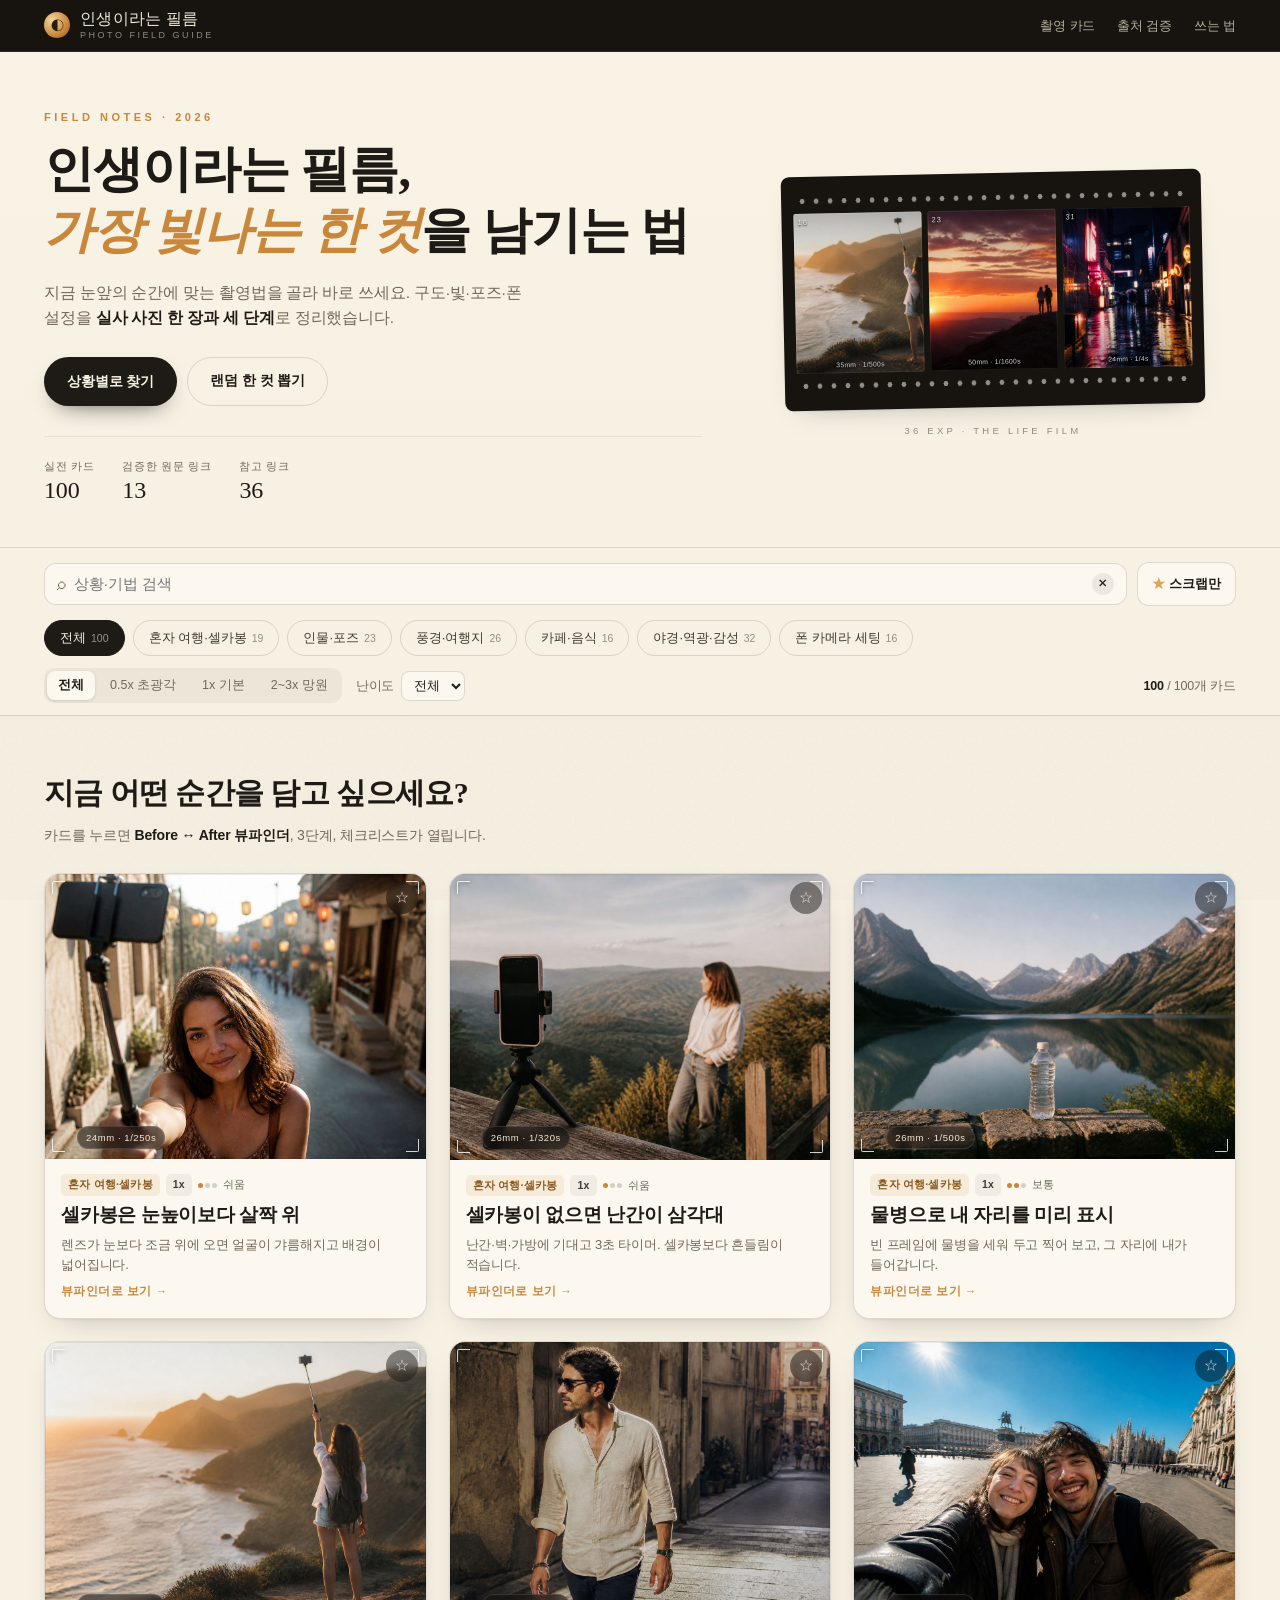
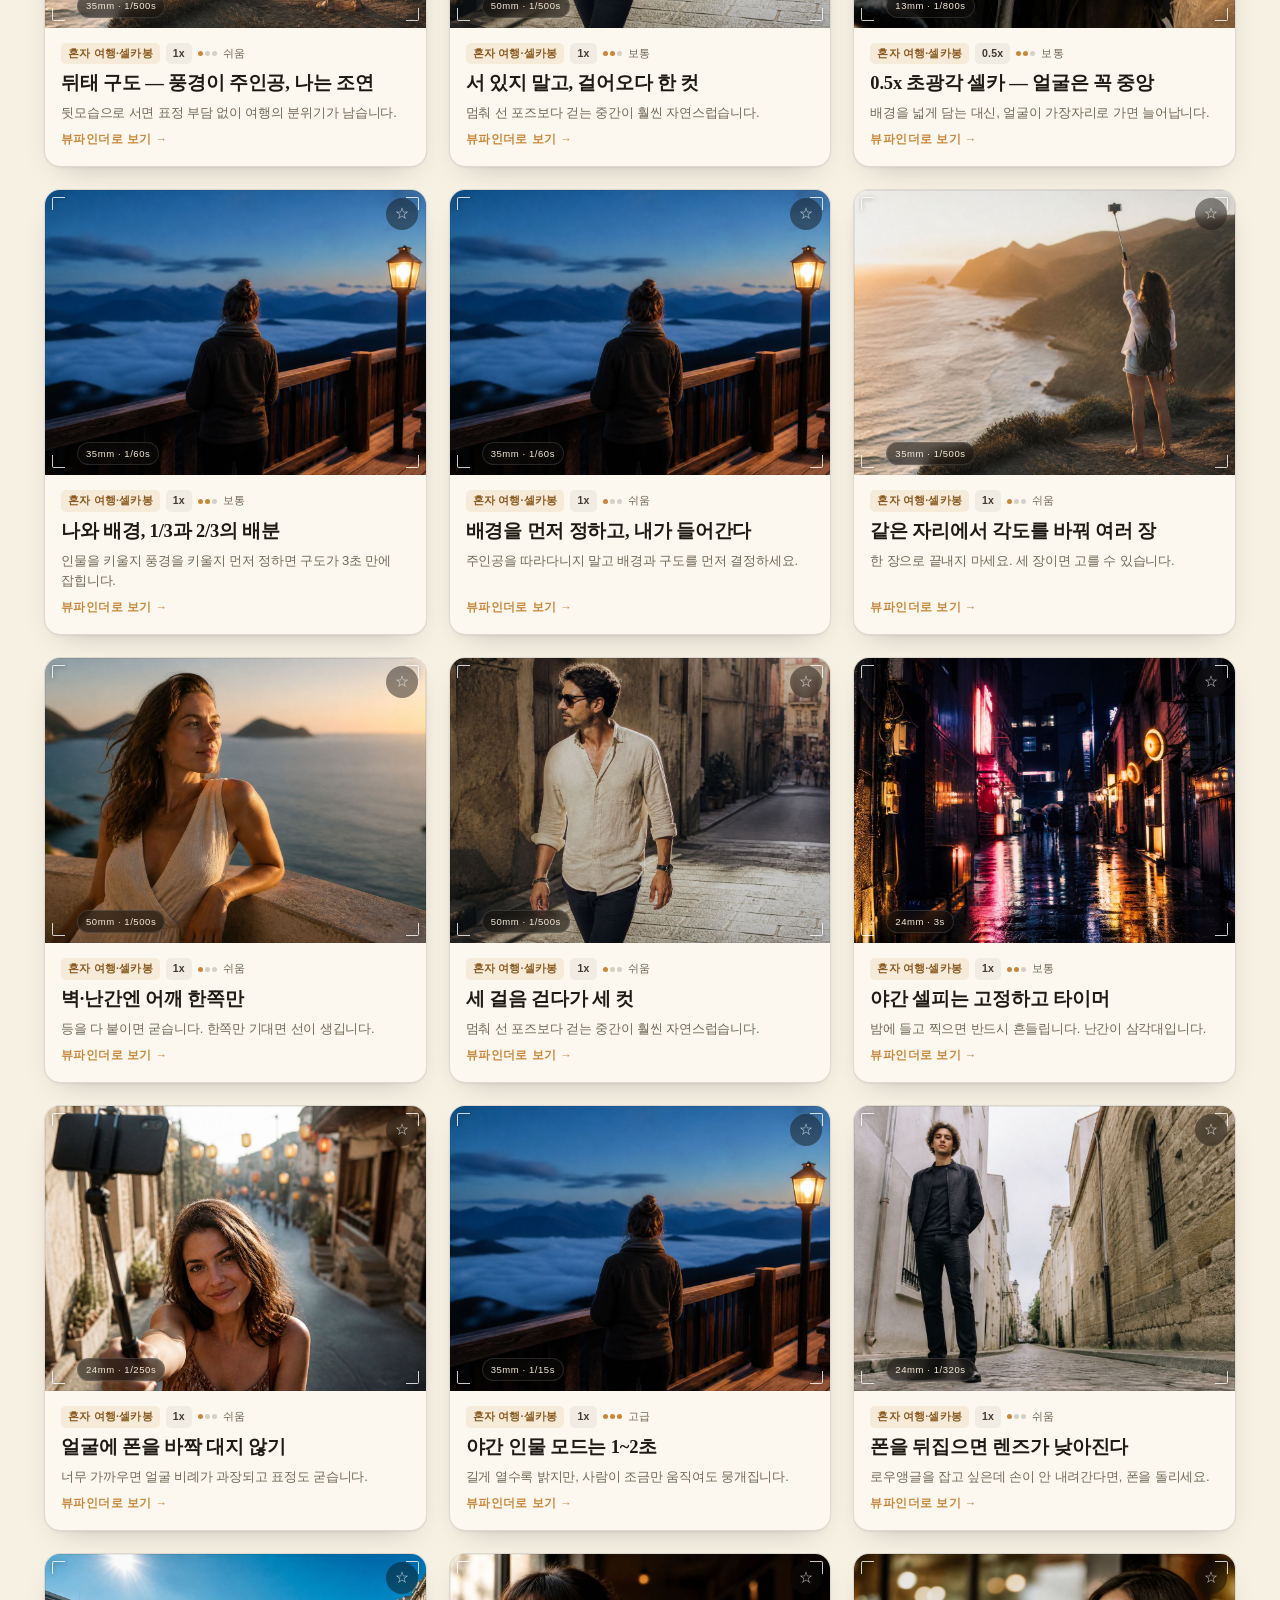
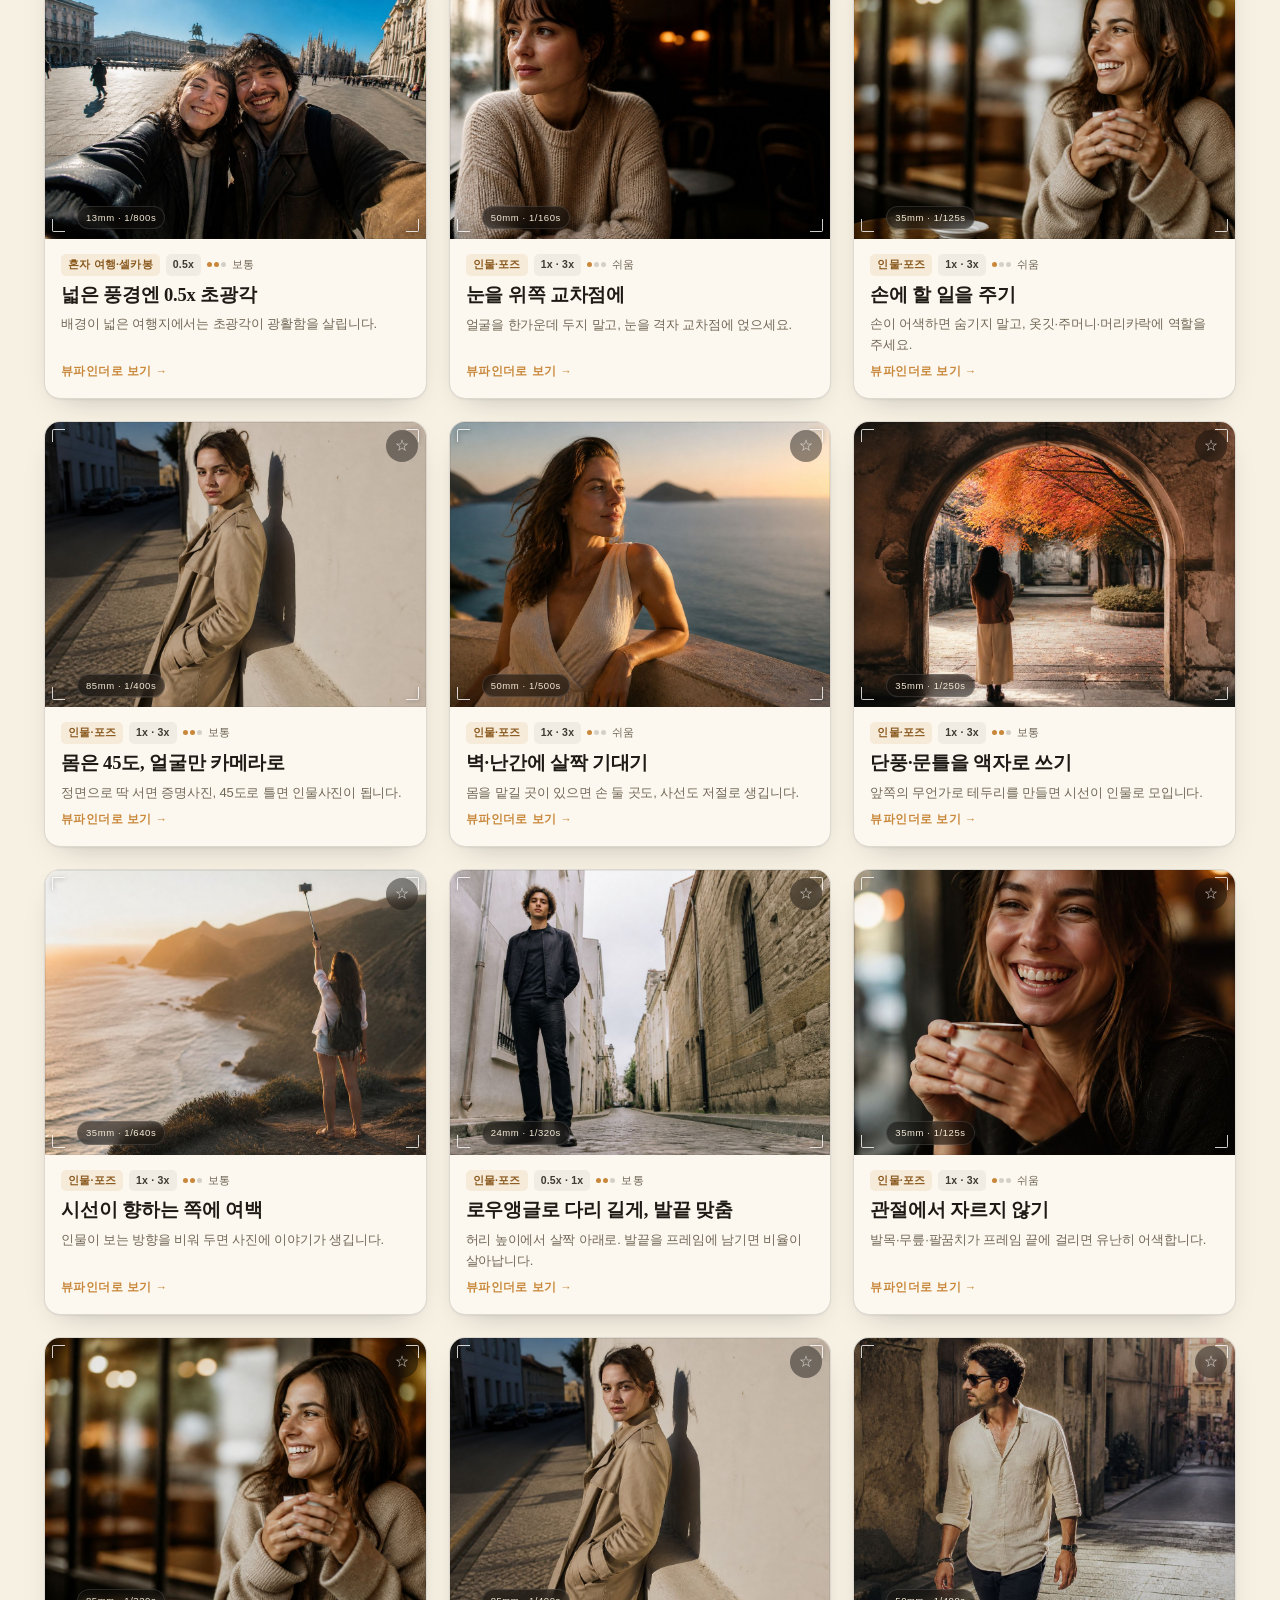
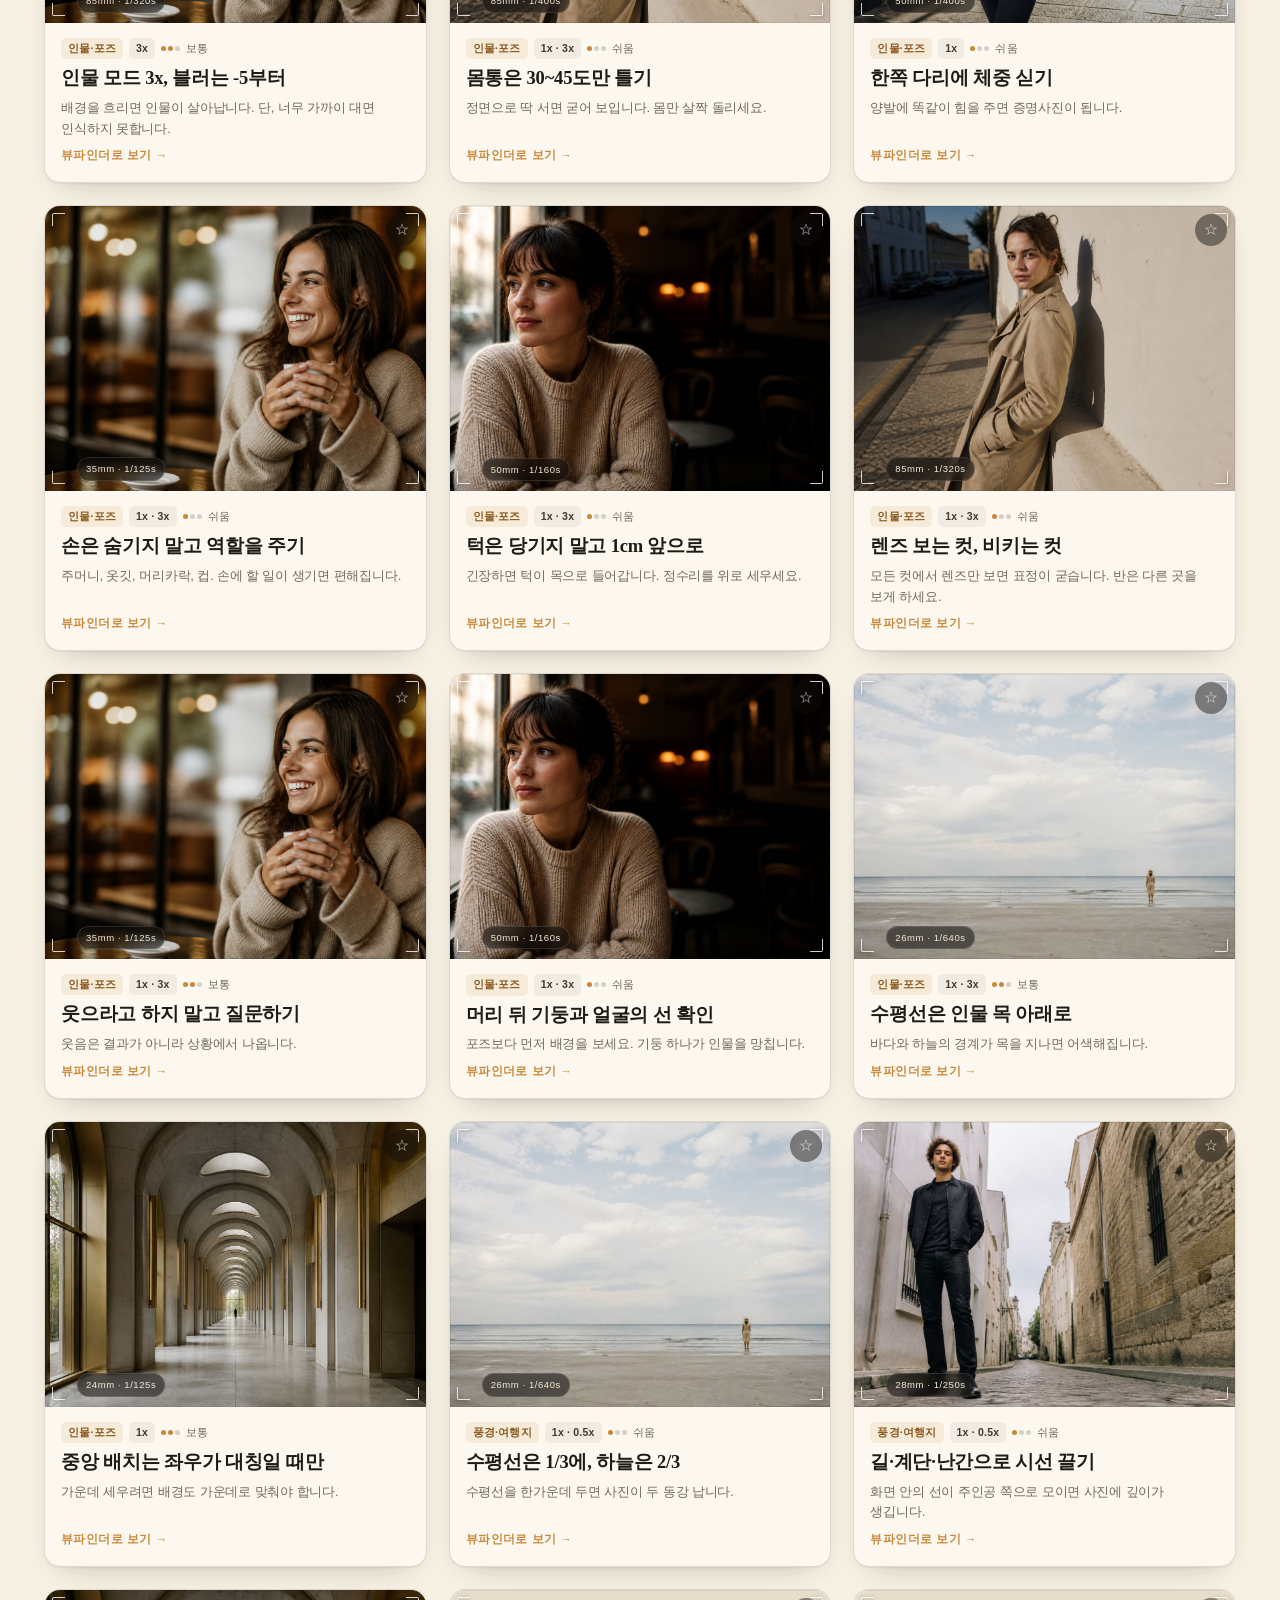
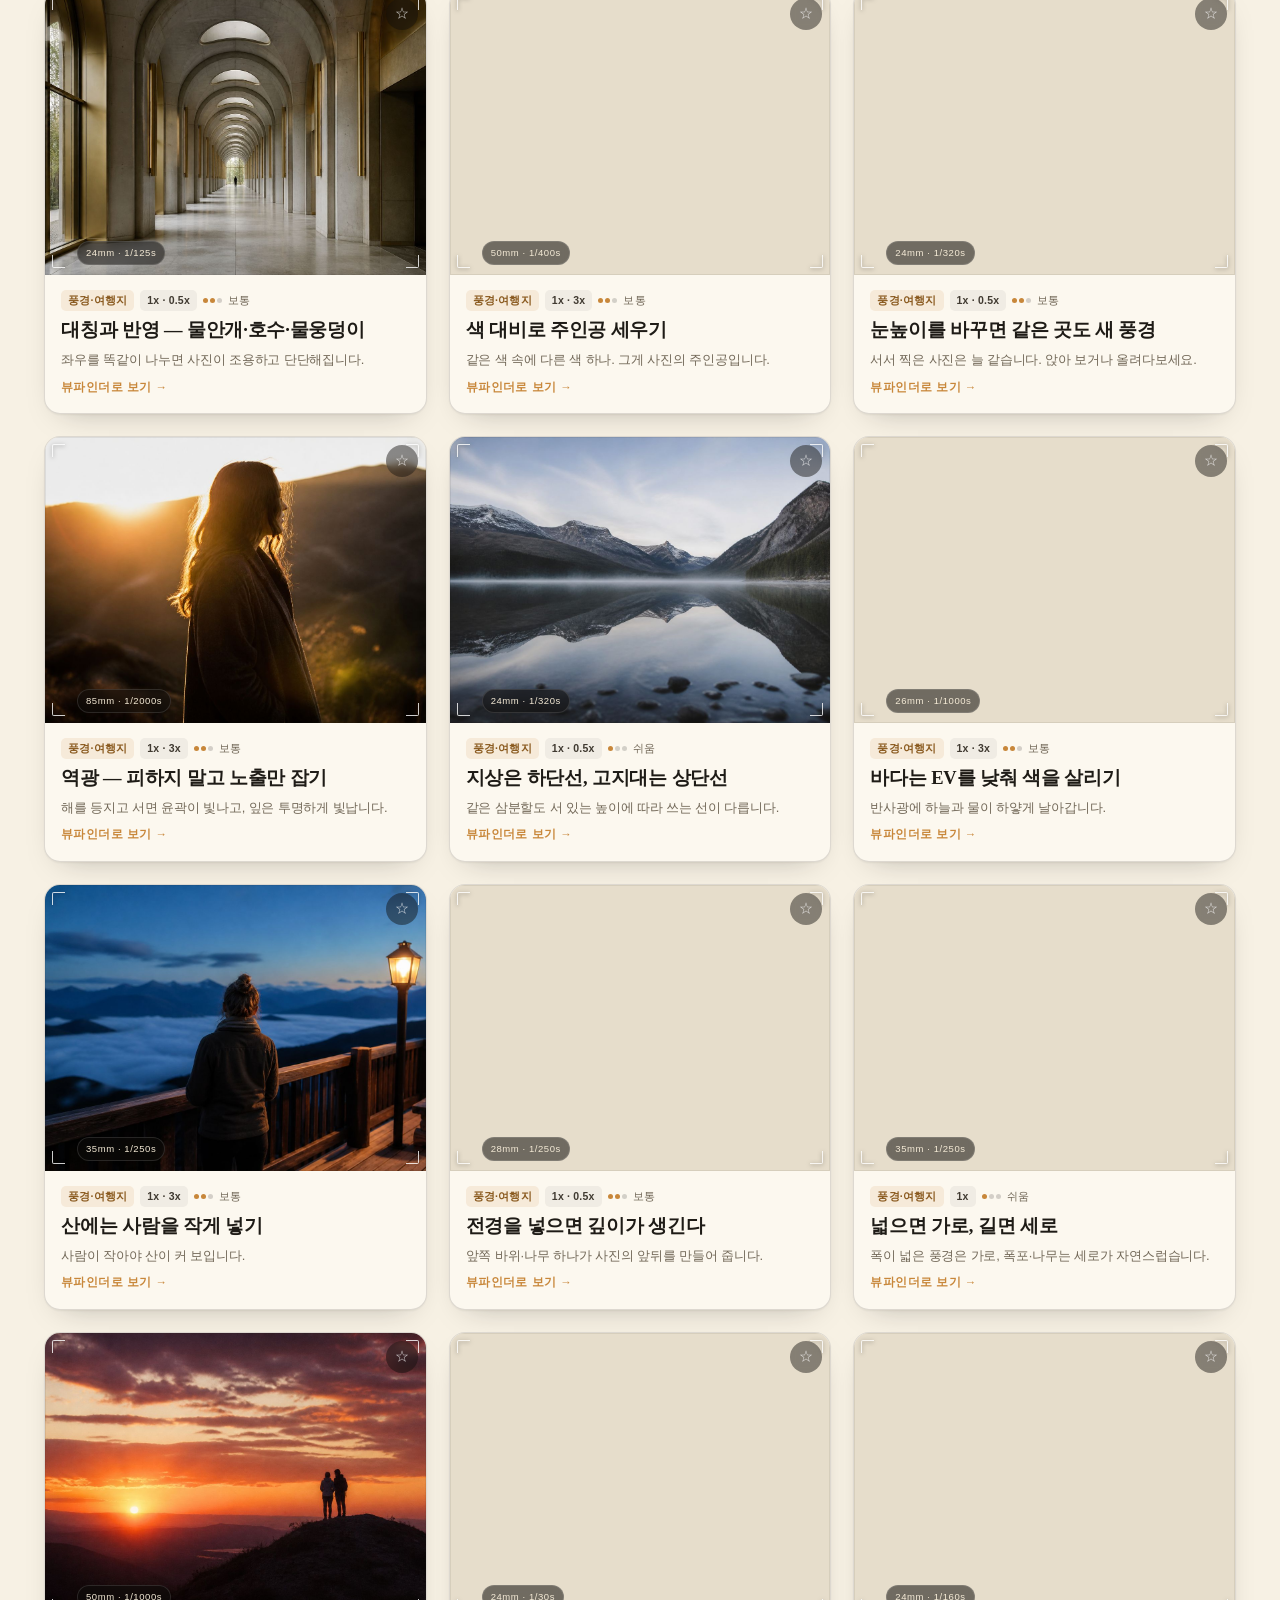
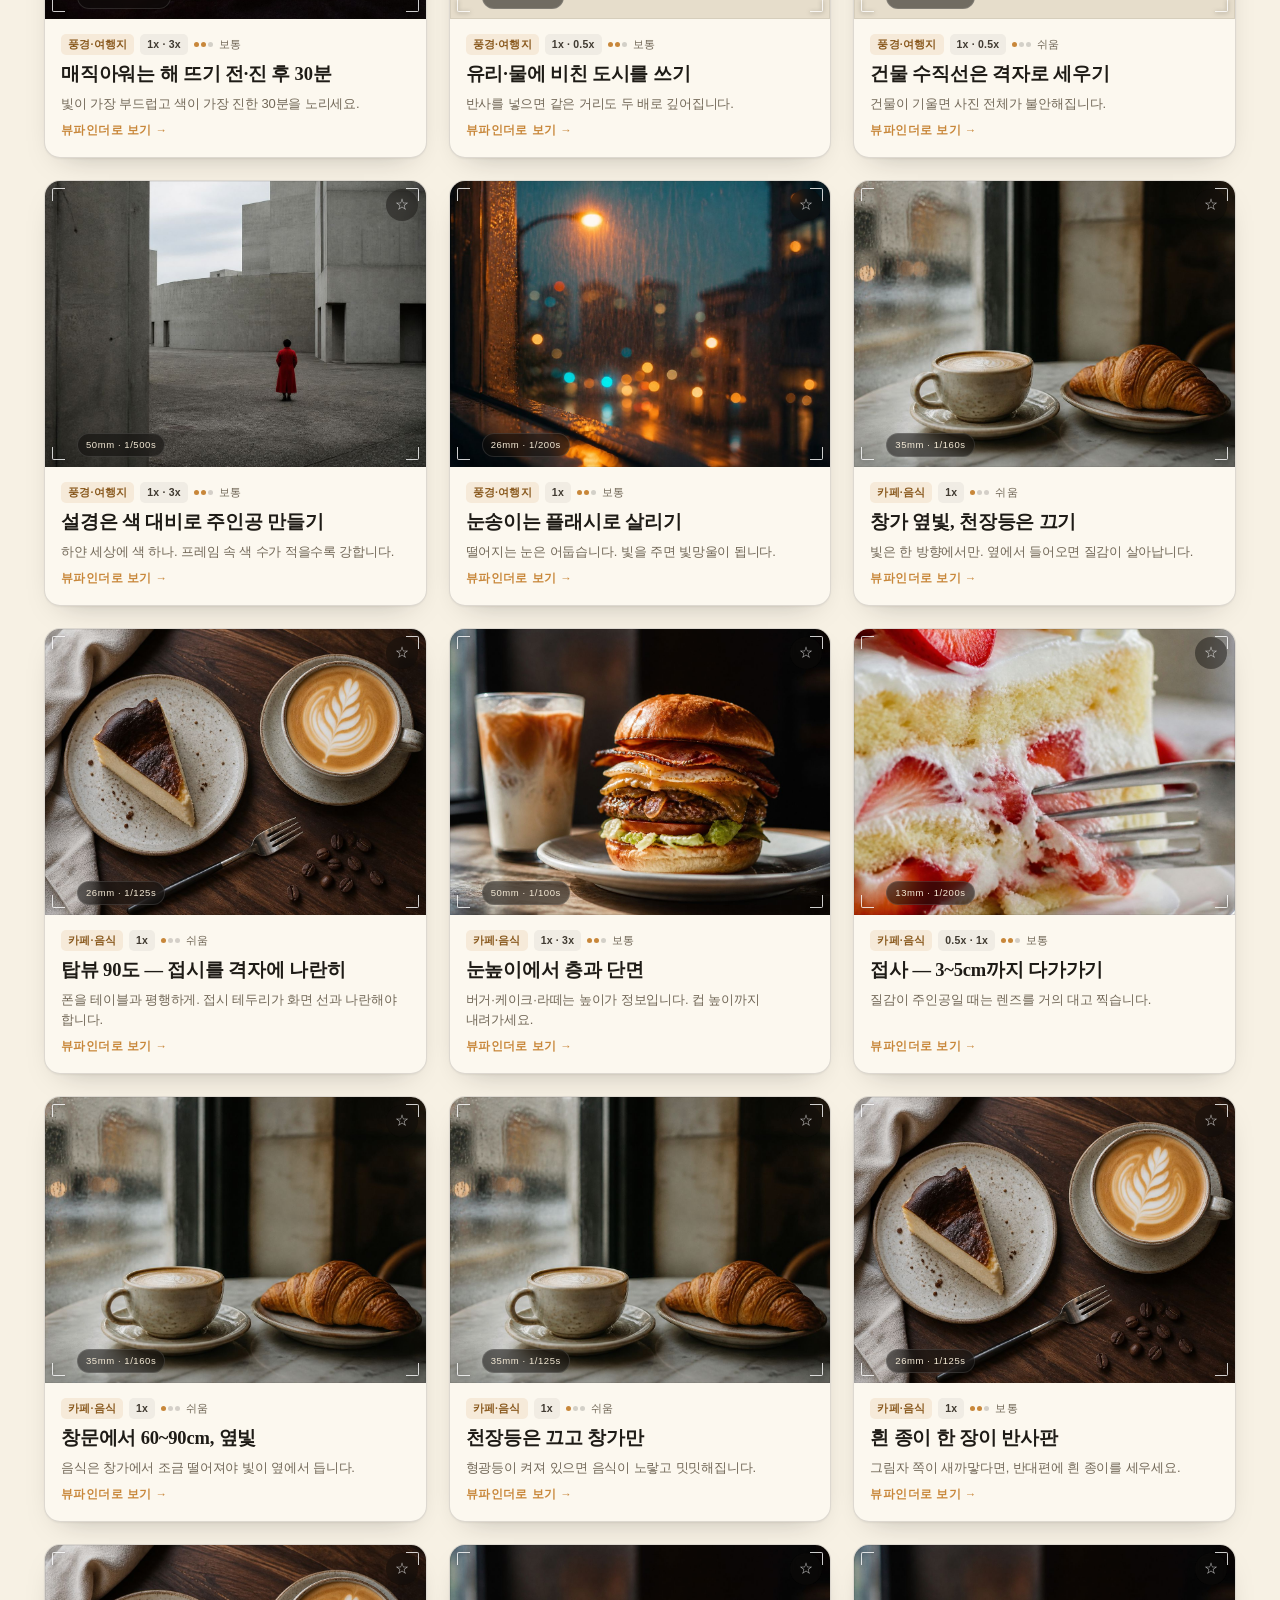
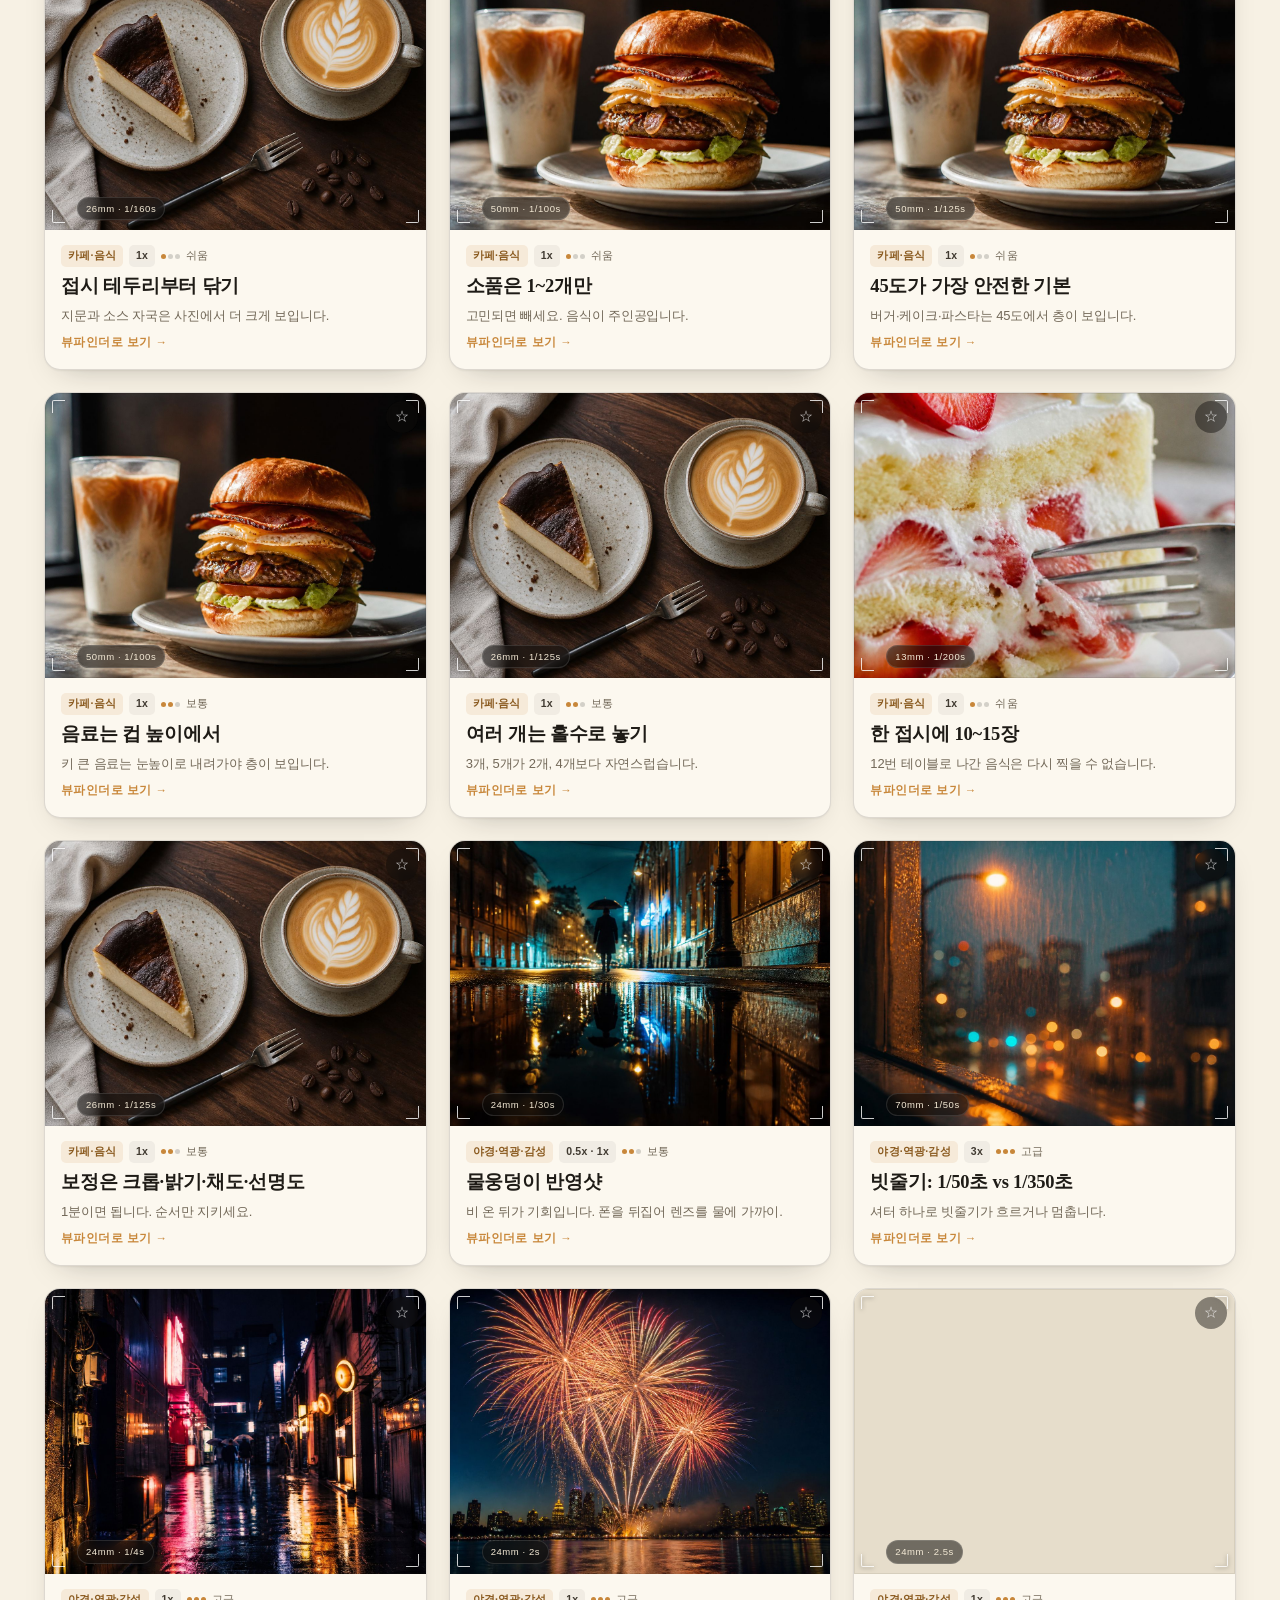
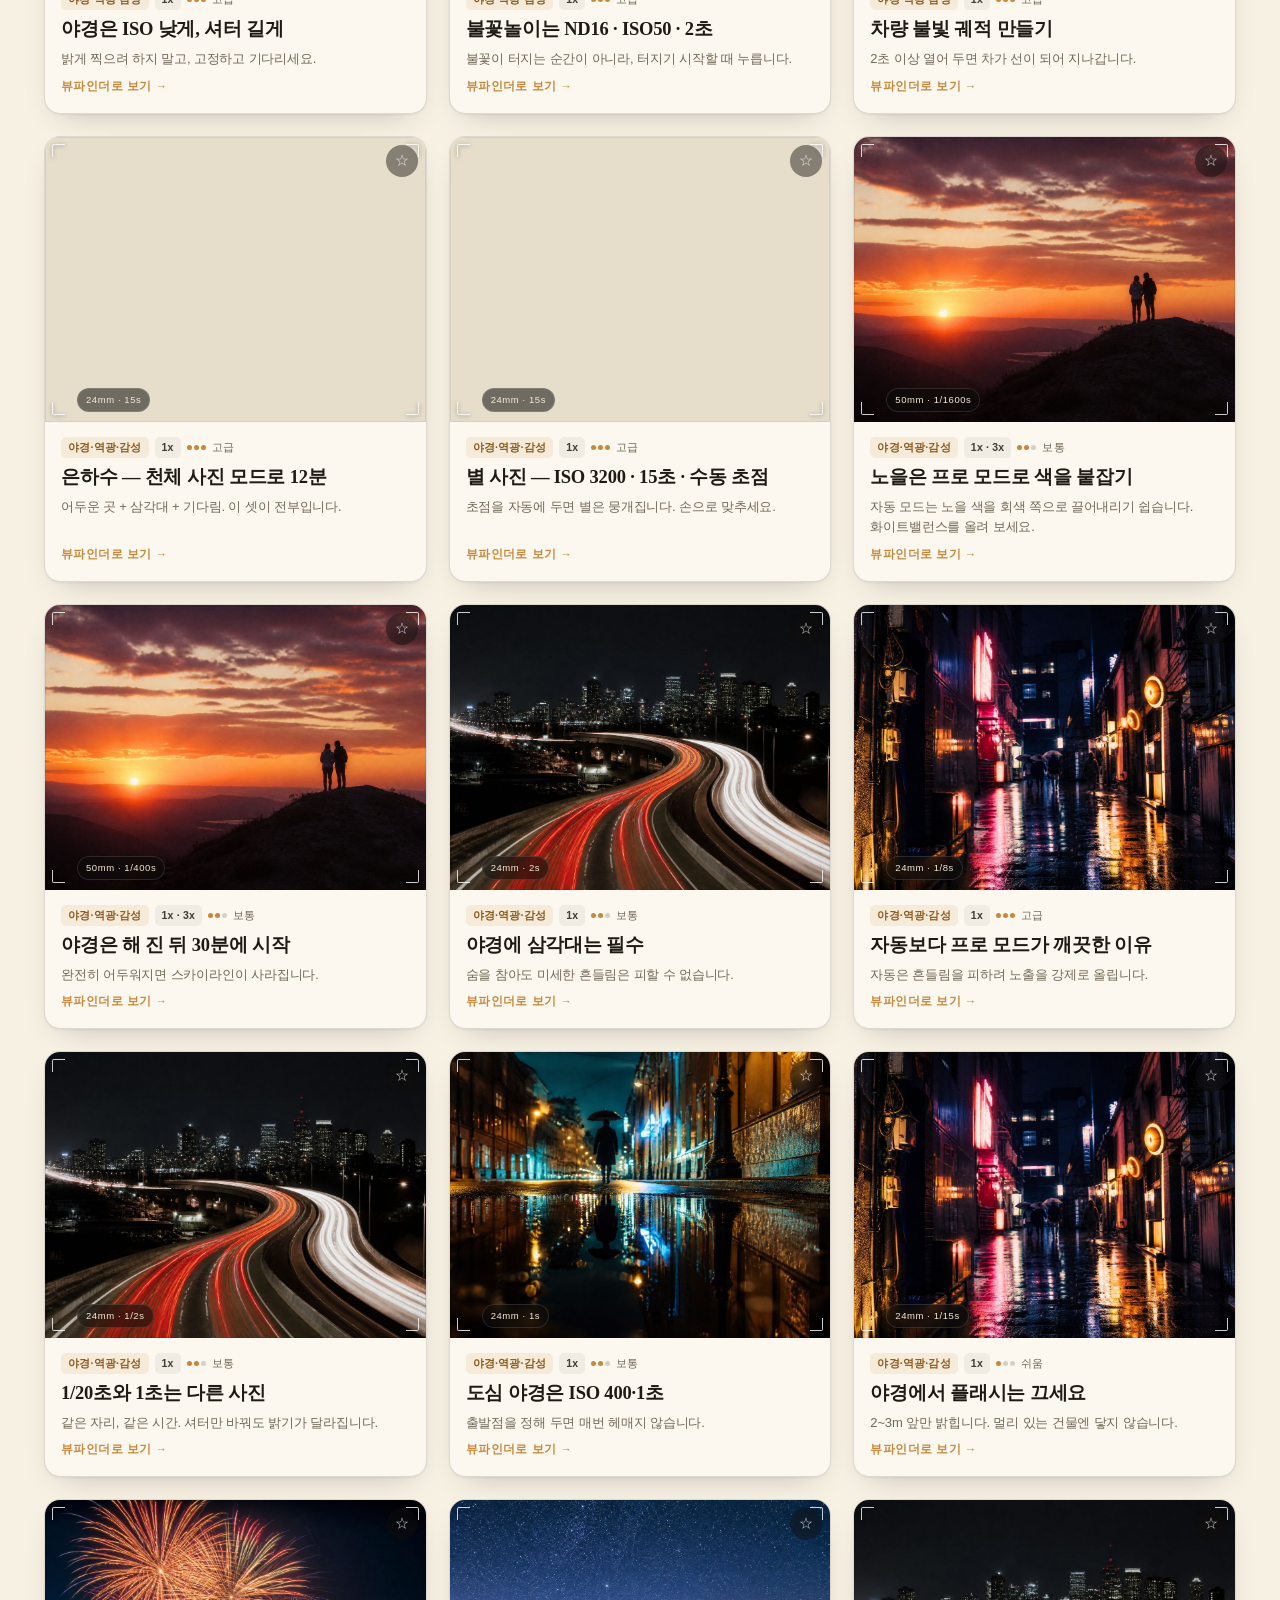
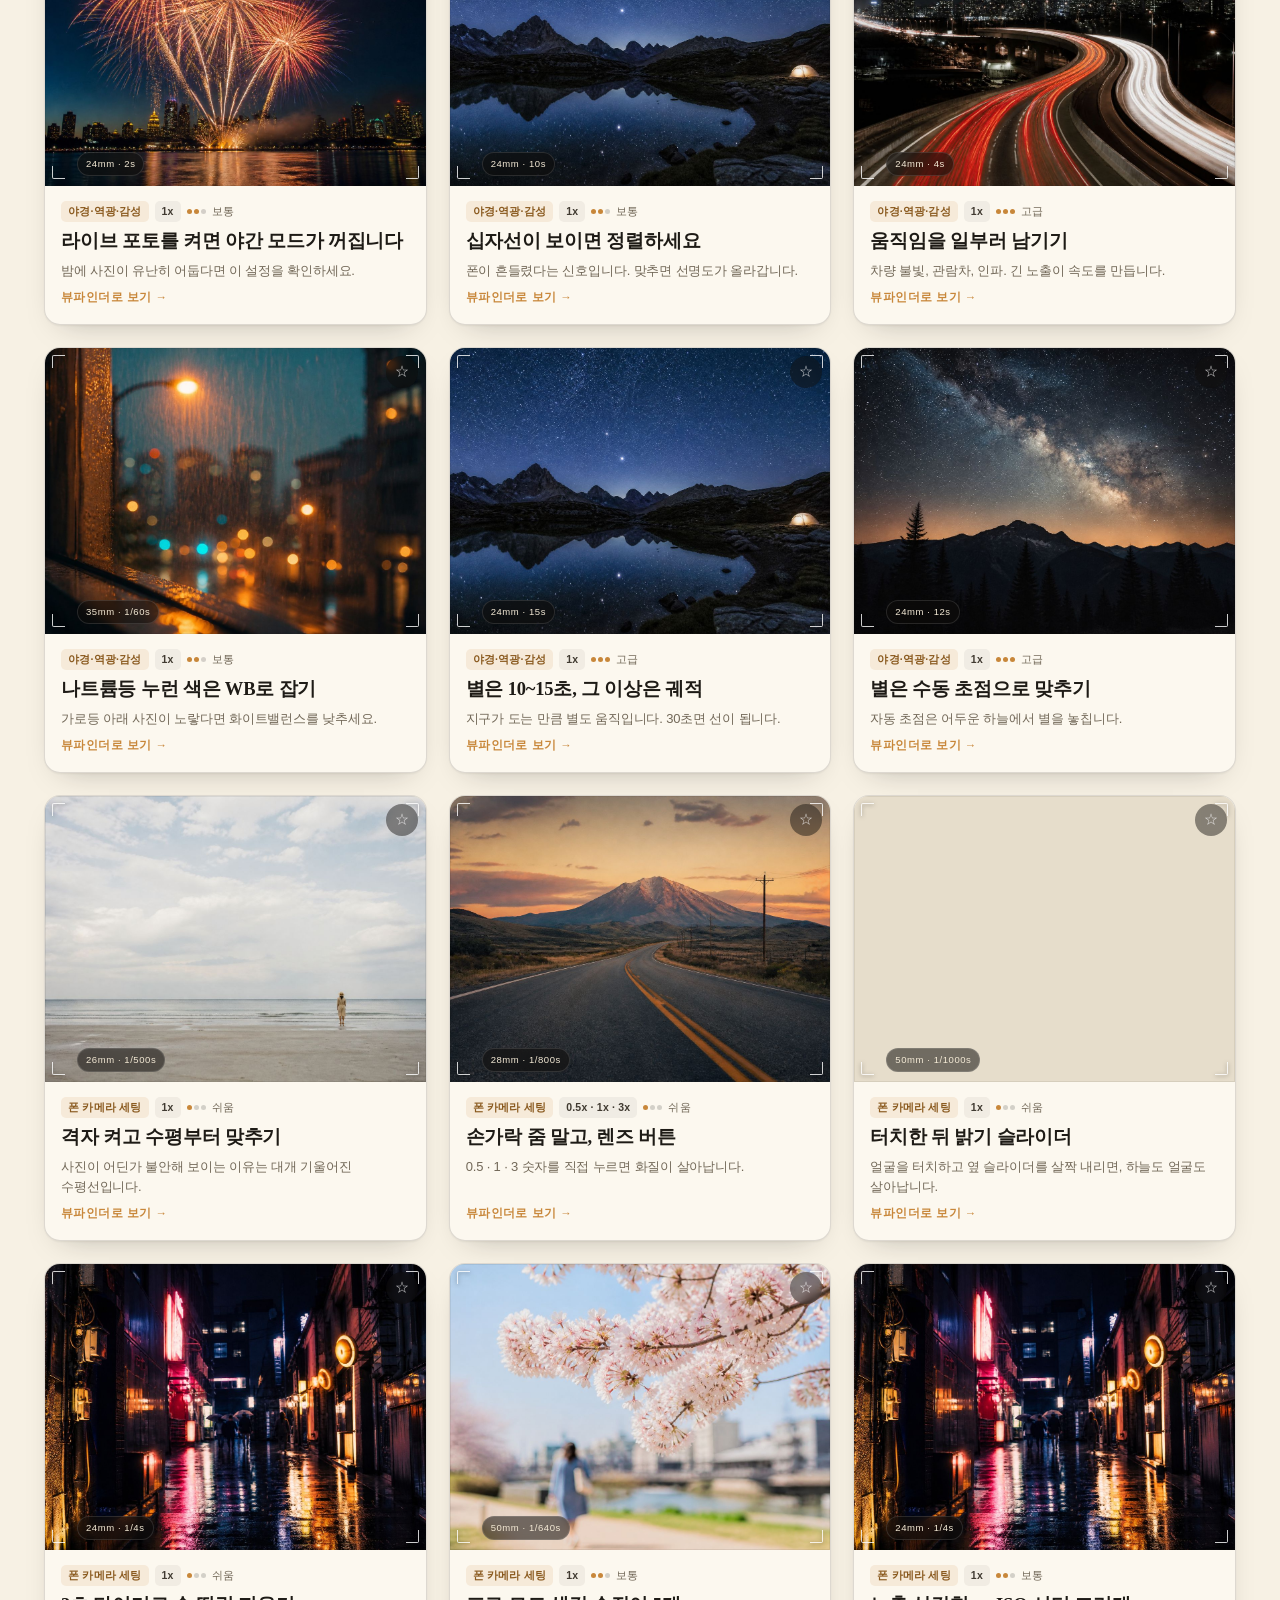
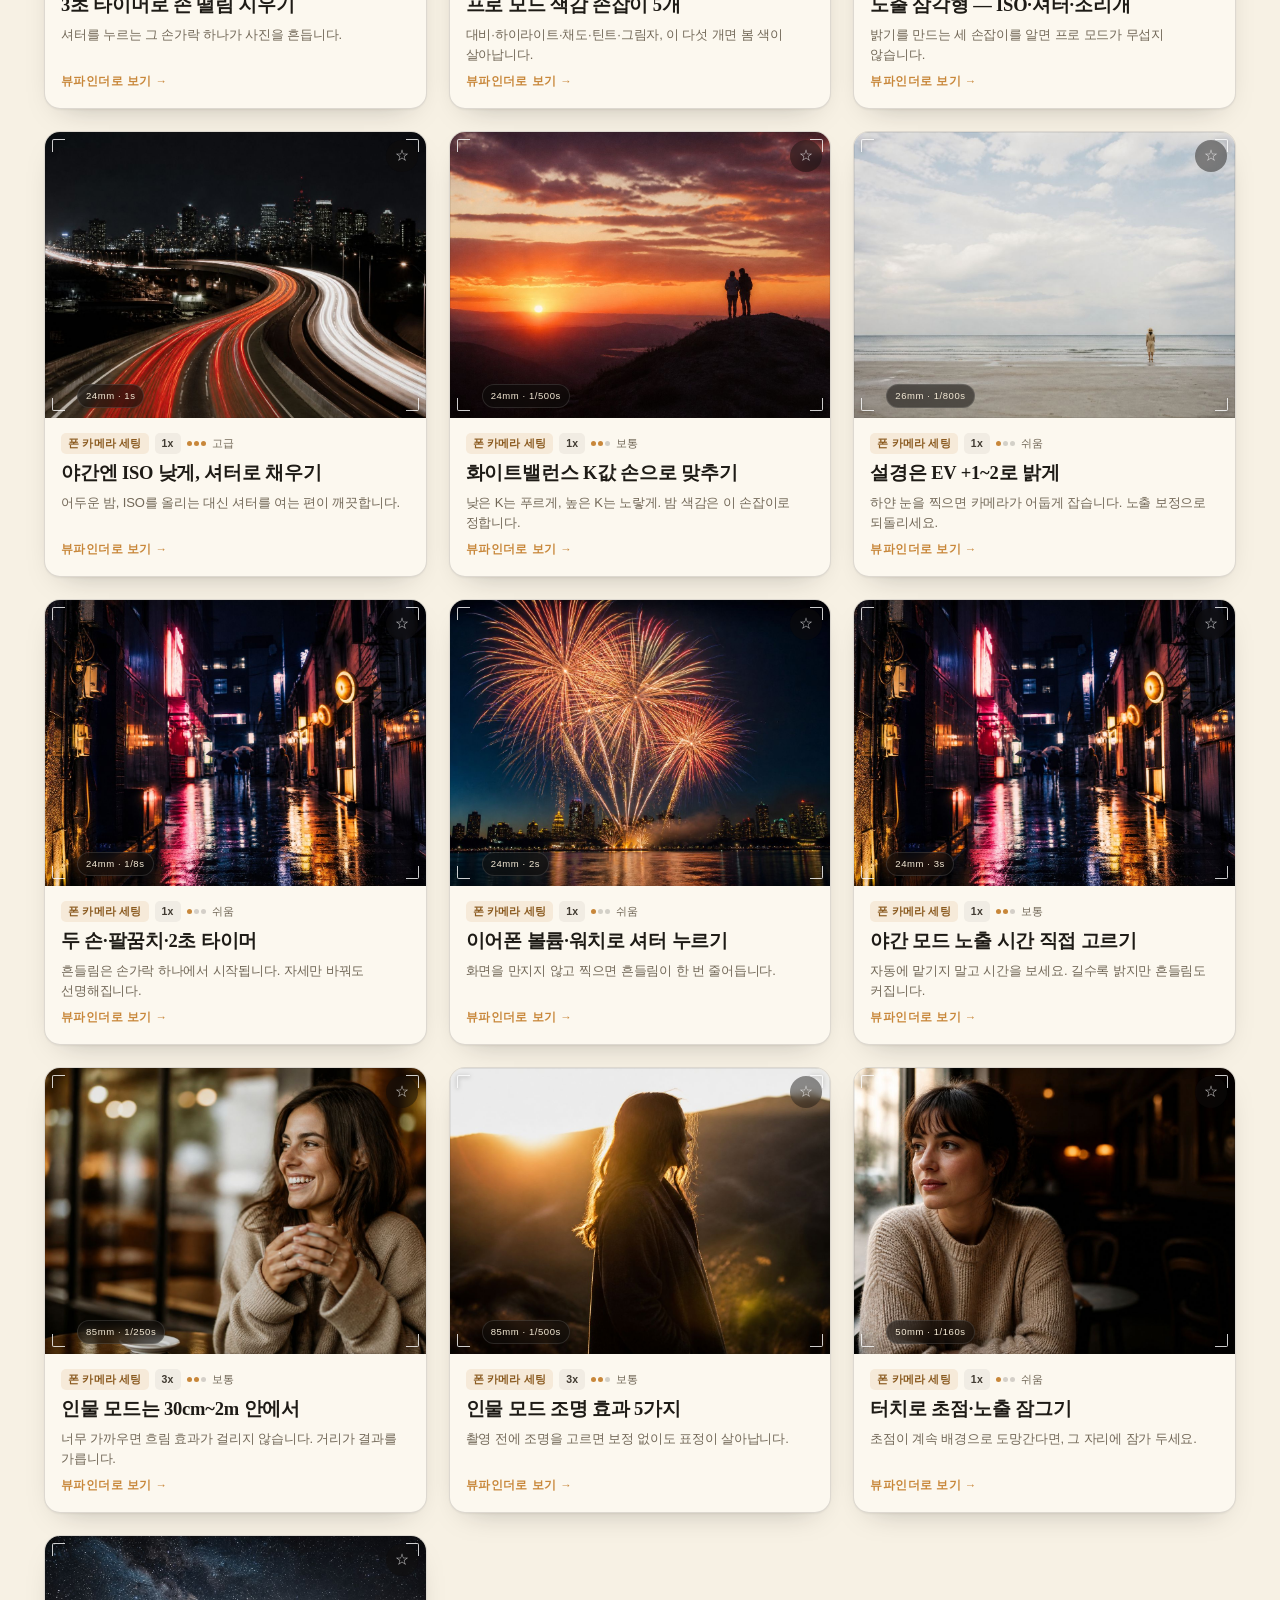
==== commit 9e1a036a: "feat: 실사 필름 사진 33장 + 뷰파인더 HUD로 비주얼 전면 업그레이드, 카드 100장 확장 - 촌스러운 도형 SVG(diagrams.js) 전면 제거, 35mm 필름 룩 " ====
--- a/index.html
+++ b/index.html
@@ -31,13 +31,13 @@
       <div class="hero__copy">
         <p class="eyebrow">FIELD NOTES · 2026</p>
         <h1>인생이라는 필름,<br/><span>가장 빛나는 한 컷</span>을 남기는 법</h1>
-        <p class="lede">지금 눈앞의 순간에 맞는 촬영법을 골라 바로 쓰세요. 구도·빛·포즈·폰 설정을 <strong>그림 한 장과 세 단계</strong>로 정리했습니다.</p>
+        <p class="lede">지금 눈앞의 순간에 맞는 촬영법을 골라 바로 쓰세요. 구도·빛·포즈·폰 설정을 <strong>실사 사진 한 장과 세 단계</strong>로 정리했습니다.</p>
         <div class="hero__actions">
           <a class="btn btn--primary" href="#cards">상황별로 찾기</a>
           <button class="btn btn--ghost" id="randomBtn" type="button">랜덤 한 컷 뽑기</button>
         </div>
         <dl class="stats">
-          <div><dt>실전 카드</dt><dd id="statCards">39</dd></div>
+          <div><dt>실전 카드</dt><dd id="statCards">100</dd></div>
           <div><dt>검증한 원문 링크</dt><dd>13</dd></div>
           <div><dt>참고 링크</dt><dd>36</dd></div>
         </dl>
@@ -102,7 +102,7 @@
     </div>
     <ol class="howto__list">
       <li><span>1</span><div><b>상황을 고릅니다.</b> 혼자 여행, 인물, 풍경, 카페, 야경 중 지금과 가까운 칩을 누르세요.</div></li>
-      <li><span>2</span><div><b>그림으로 먼저 이해합니다.</b> 카드의 뷰파인더에서 <em>Before</em>와 <em>After</em>를 번갈아 눌러 보세요. 무엇이 달라지는지 눈으로 확인됩니다.</div></li>
+      <li><span>2</span><div><b>사진으로 먼저 이해합니다.</b> 카드의 뷰파인더에서 <em>Before</em>와 <em>After</em>를 번갈아 눌러 보세요. 무엇이 달라지는지 눈으로 확인됩니다.</div></li>
       <li><span>3</span><div><b>현장에서 체크리스트를 씁니다.</b> 체크한 내용은 이 브라우저에 저장되어, 다시 열어도 남아 있습니다.</div></li>
     </ol>
   </section>
@@ -155,7 +155,7 @@
 <footer class="footer">
   <div class="footer__inner">
     <p><b>인생이라는 필름</b> — 쿠사리님을 위한 사진 촬영 필드 가이드</p>
-    <p class="footer__small">기법은 사진 교육 자료와 촬영자들의 공개 기록을 정리한 것입니다. 기종·OS 버전에 따라 메뉴 이름이 다를 수 있습니다.</p>
+    <p class="footer__small">기법은 사진 교육 자료와 촬영자들의 공개 기록을 정리한 것입니다. 기종·OS 버전에 따라 메뉴 이름이 다를 수 있습니다.<br/>카드의 사진은 구도·노출 설명을 돕기 위해 만든 이미지로, 실제 촬영지나 인물의 기록 사진은 아닙니다. EXIF 표기는 카드가 가르치는 설정을 옮긴 예시입니다.</p>
   </div>
 </footer>
 
@@ -175,12 +175,15 @@
         </div>
       </div>
       <p class="vf__hint" id="mHint">두 상태를 번갈아 눌러 무엇이 달라지는지 비교해 보세요.</p>
-      <div class="vf__progress">
-        <div class="vf__progress-top"><span>현장 체크</span><b><span id="mProgressN">0</span> / <span id="mProgressT">3</span></b></div>
+      <section class="vf__check">
+        <div class="vf__check-head">
+          <h3>현장 체크리스트</h3>
+          <b><span id="mProgressN">0</span> / <span id="mProgressT">3</span></b>
+        </div>
         <div class="vf__progress-bar"><i id="mProgressBar"></i></div>
-        <p class="vf__progress-note">체크한 항목은 이 기기에 저장됩니다.</p>
-      </div>
-      <div class="vf__related" id="mRelated"></div>
+        <ul class="checklist" id="mChecks"></ul>
+        <p class="vf__check-note">체크한 항목은 이 기기에 저장됩니다.</p>
+      </section>
     </div>
     <div class="modal__body">
       <div class="modal__head">
@@ -198,11 +201,6 @@
         <ul id="mFails"></ul>
       </section>
       <section class="mblock">
-        <h3>현장 체크리스트</h3>
-        <ul class="checklist" id="mChecks"></ul>
-        <p class="mblock__note">체크 상태는 이 기기에 저장됩니다.</p>
-      </section>
-      <section class="mblock">
         <h3>출처 · 참고</h3>
         <ul class="srcList" id="mSources"></ul>
       </section>
@@ -218,7 +216,9 @@
 </div>
 
 <script src="data.js"></script>
-<script src="diagrams.js"></script>
+<script src="cards-more.js"></script>
+<script src="photos.js"></script>
+<script src="photos-more.js"></script>
 <script src="app.js"></script>
 </body>
 </html>
--- a/styles.css
+++ b/styles.css
@@ -72,7 +72,10 @@
 .filmstrip__holes{display:block;height:9px;margin:0 2px;background-image:radial-gradient(circle,#f7f1e4 2.4px,transparent 2.6px);background-size:14px 9px;background-repeat:repeat-x;opacity:.55}
 .filmstrip__frames{display:grid;grid-template-columns:repeat(3,minmax(0,1fr));gap:6px;margin:8px 0}
 .filmstrip__frames .frame{aspect-ratio:4/5;border-radius:2px;overflow:hidden;background:#2a241c;position:relative}
-.filmstrip__frames .frame svg{width:100%;height:100%;display:block}
+.filmstrip__frames .frame img{width:100%;height:100%;object-fit:cover;display:block;transform:scale(1.02)}
+.filmstrip__frames .frame::after{content:"";position:absolute;inset:0;pointer-events:none;background:linear-gradient(180deg,rgba(0,0,0,.22),rgba(0,0,0,0) 35%,rgba(0,0,0,0) 60%,rgba(0,0,0,.35));box-shadow:inset 0 0 0 1px rgba(255,255,255,.08)}
+.frame__no{position:absolute;left:4px;top:3px;z-index:2;font-size:7.5px;letter-spacing:.12em;color:rgba(255,255,255,.85);text-shadow:0 1px 2px rgba(0,0,0,.9)}
+.frame__cap{position:absolute;left:0;right:0;bottom:3px;z-index:2;text-align:center;font-size:6.8px;letter-spacing:.04em;color:rgba(255,255,255,.82);text-shadow:0 1px 2px rgba(0,0,0,.9)}
 .filmstrip__caption{margin:6px 0 0;text-align:center;font-size:9.5px;letter-spacing:.34em;color:rgba(114,104,88,.75)}
 
 /* ── controls ────────────────────────── */
@@ -113,9 +116,18 @@
 .card{display:flex;flex-direction:column;background:var(--card);border:1px solid var(--line);border-radius:16px;overflow:hidden;box-shadow:var(--shadow);transition:transform .18s ease,box-shadow .18s ease,border-color .18s ease;text-align:left;position:relative}
 .card:hover{transform:translateY(-3px);box-shadow:var(--shadow-lift);border-color:rgba(200,135,58,.5)}
 .card__thumb{position:relative;aspect-ratio:4/3;background:#e6ddcb;overflow:hidden}
-.card__thumb svg{width:100%;height:100%;display:block}
+.thumb{position:absolute;inset:0;display:block;overflow:hidden}
+.thumb__img{width:100%;height:100%;object-fit:cover;display:block;transition:transform .7s cubic-bezier(.2,.7,.2,1)}
+.card:hover .thumb__img{transform:scale(1.045)}
+.thumb__grid{position:absolute;inset:0;opacity:0;transition:opacity .3s ease;background-image:linear-gradient(90deg,transparent 33.18%,rgba(255,255,255,.55) 33.18%,rgba(255,255,255,.55) 33.36%,transparent 33.36%,transparent 66.5%,rgba(255,255,255,.55) 66.5%,rgba(255,255,255,.55) 66.68%,transparent 66.68%),linear-gradient(0deg,transparent 33.18%,rgba(255,255,255,.55) 33.18%,rgba(255,255,255,.55) 33.36%,transparent 33.36%,transparent 66.5%,rgba(255,255,255,.55) 66.5%,rgba(255,255,255,.55) 66.68%,transparent 66.68%)}
+.card:hover .thumb__grid,.card:focus-visible .thumb__grid{opacity:1}
+.thumb .hud__corner{width:13px;height:13px;border-color:rgba(255,255,255,.8)}
+.thumb .hud__corner--tl{left:7px;top:7px}
+.thumb .hud__corner--tr{right:7px;top:7px}
+.thumb .hud__corner--bl{left:7px;bottom:7px}
+.thumb .hud__corner--br{right:7px;bottom:7px}
 .card__thumb::after{content:"";position:absolute;inset:0;box-shadow:inset 0 0 0 1px rgba(30,27,22,.08);pointer-events:none;z-index:1}
-.card__lens{position:absolute;z-index:2;left:10px;bottom:10px;background:rgba(15,14,12,.62);color:#f4ead6;font-size:10.5px;letter-spacing:.06em;padding:4px 8px;border-radius:999px;backdrop-filter:blur(4px)}
+.card__lens{position:absolute;z-index:2;left:32px;bottom:10px;background:rgba(15,14,12,.55);color:#f4ead6;font-size:9.5px;letter-spacing:.06em;padding:3px 8px;border-radius:999px;backdrop-filter:blur(6px);border:1px solid rgba(255,255,255,.12);font-variant-numeric:tabular-nums}
 .card__fav{position:absolute;z-index:3;right:8px;top:8px;width:32px;height:32px;border-radius:50%;border:0;background:rgba(15,14,12,.45);color:rgba(255,255,255,.75);font-size:14px;display:grid;place-items:center;backdrop-filter:blur(4px);transition:background .15s,color .15s,transform .15s}
 .card__fav:hover{transform:scale(1.06)}
 .card__fav[aria-pressed="true"]{background:var(--gold);color:#2a1c0c}
@@ -124,6 +136,7 @@
 .tag{background:rgba(200,135,58,.12);color:#8a5a1f;padding:2px 7px;border-radius:5px;font-weight:600}
 .lens{background:rgba(30,27,22,.05);color:var(--ink-2);padding:2px 7px;border-radius:5px;font-weight:600;letter-spacing:.02em}
 .lvl{display:inline-flex;gap:2px;align-items:center}
+.lvl em{font-style:normal;margin-left:4px;font-size:10.5px}
 .lvl i{width:5px;height:5px;border-radius:50%;background:rgba(30,27,22,.18);display:inline-block}
 .lvl i.on{background:var(--amber)}
 .card h3{margin:0;font-family:var(--serif);font-size:18.5px;font-weight:600;line-height:1.35;letter-spacing:-.01em}
@@ -184,8 +197,7 @@
 .modal__close{position:absolute;right:12px;top:12px;z-index:5;width:36px;height:36px;border-radius:50%;border:2px solid rgba(247,241,228,.75);background:rgba(15,14,12,.6);color:#fff;font-size:13px;display:grid;place-items:center;backdrop-filter:blur(4px);box-shadow:0 4px 14px rgba(0,0,0,.25)}
 .modal__viewer{position:sticky;top:0;align-self:start;background:transparent;padding:18px 18px 10px;border-right:1px solid var(--line);display:flex;flex-direction:column;gap:10px}
 .vf{border-radius:14px;overflow:hidden;background:#111;box-shadow:0 12px 26px -16px rgba(0,0,0,.6)}
-.vf__stage{aspect-ratio:4/3;background:#ddd3bf}
-.vf__stage svg{width:100%;height:100%;display:block}
+.vf__stage{position:relative;aspect-ratio:4/3;background:#0e0c09;overflow:hidden}
 .vf__bar{display:flex;align-items:center;gap:8px;padding:9px 10px;background:#15120e;flex-wrap:wrap}
 .vf__toggle{display:flex;background:rgba(255,255,255,.08);border-radius:8px;padding:2px;gap:2px}
 .vf__toggle button{border:0;background:transparent;color:rgba(242,233,215,.65);font-size:11px;padding:6px 9px;border-radius:6px;font-weight:600}
@@ -194,6 +206,15 @@
 .vf__grid[aria-pressed="true"]{border-color:var(--gold);color:var(--gold)}
 .vf__grid span{font-size:9px;letter-spacing:.08em;opacity:.8}
 .vf__hint{margin:0;font-size:11.5px;color:var(--muted);line-height:1.6}
+.vf__check{border:1px solid var(--line);background:var(--card);border-radius:12px;padding:12px 12px 11px;margin-top:2px}
+.vf__check-head{display:flex;justify-content:space-between;align-items:baseline;margin-bottom:8px}
+.vf__check-head h3{margin:0;font-size:11px;letter-spacing:.1em;text-transform:uppercase;color:var(--muted);font-weight:700}
+.vf__check-head b{font-family:var(--serif);font-size:14px;font-weight:600;color:var(--ink)}
+.vf__check .checklist li{margin:0 0 5px}
+.vf__check .checklist li:last-child{margin-bottom:0}
+.vf__check .checklist label{padding:7px 9px;font-size:12.5px;line-height:1.45;background:var(--paper)}
+.vf__check .checklist input{width:16px;height:16px;margin-top:0}
+.vf__check-note{margin:8px 0 0;font-size:10.5px;color:var(--muted)}
 .vf__progress{border:1px solid var(--line);background:var(--card);border-radius:12px;padding:11px 12px;margin-top:2px}
 .vf__progress-top{display:flex;justify-content:space-between;align-items:baseline;font-size:11px;color:var(--muted);letter-spacing:.04em}
 .vf__progress-top b{font-size:13px;color:var(--ink);font-family:var(--serif);font-weight:600}
@@ -203,7 +224,8 @@
 .vf__related{display:grid;grid-template-columns:repeat(3,minmax(0,1fr));gap:8px;margin-top:4px}
 .vf__related button{display:flex;flex-direction:column;gap:5px;text-align:left;background:var(--card);border:1px solid var(--line);border-radius:10px;padding:6px;font-size:10.5px;line-height:1.35;color:var(--ink-2);transition:border-color .15s,transform .15s}
 .vf__related button:hover{border-color:rgba(200,135,58,.6);transform:translateY(-1px)}
-.vf__related svg{width:100%;aspect-ratio:4/3;border-radius:5px;display:block;background:#e6ddcb}
+.vf__related .thumb--related{position:relative;inset:auto;width:100%;aspect-ratio:4/3;border-radius:5px;background:#e6ddcb}
+.vf__related .thumb--related .hud__corner{display:none}
 .vf__related span{display:-webkit-box;-webkit-line-clamp:2;-webkit-box-orient:vertical;overflow:hidden}
 .modal__body{padding:30px 28px 28px;min-width:0}
 .modal__cat{margin:0 0 8px;font-size:11px;letter-spacing:.12em;color:var(--amber);font-weight:600}
@@ -234,6 +256,50 @@
 .modal__foot{display:flex;align-items:center;justify-content:space-between;gap:10px;margin-top:22px;padding-top:16px;border-top:1px solid var(--line);flex-wrap:wrap}
 .modal__nav{display:flex;gap:8px}
 #mFav[aria-pressed="true"]{background:var(--gold);border-color:var(--gold);color:#241a0d}
+
+/* ── 뷰파인더 샷 · HUD ───────────────── */
+.shot{position:absolute;inset:0;overflow:hidden;background:#0e0c09;isolation:isolate}
+.shot__img{position:absolute;inset:0;width:100%;height:100%;object-fit:cover;display:block;transform-origin:50% 46%;transition:transform .55s cubic-bezier(.22,.7,.25,1),filter .45s ease}
+.shot--before .shot__img{filter:saturate(.95)}
+.shot__tone{position:absolute;inset:0;pointer-events:none;transition:opacity .35s ease}
+.shot__vign{position:absolute;inset:0;pointer-events:none;box-shadow:inset 0 0 64px 12px rgba(0,0,0,.34)}
+.shot__grain{position:absolute;inset:-20%;pointer-events:none;opacity:.07;background-image:url("data:image/svg+xml,%3Csvg xmlns='http://www.w3.org/2000/svg' width='140' height='140'%3E%3Cfilter id='n'%3E%3CfeTurbulence type='fractalNoise' baseFrequency='.9' numOctaves='2' stitchTiles='stitch'/%3E%3CfeColorMatrix type='saturate' values='0'/%3E%3C/filter%3E%3Crect width='140' height='140' filter='url(%23n)'/%3E%3C/svg%3E");background-size:140px 140px;mix-blend-mode:overlay}
+.tone--none{opacity:0}
+.tone--blow{background:linear-gradient(180deg,rgba(255,250,235,.5),rgba(255,248,230,.06) 55%,rgba(255,255,255,.16));mix-blend-mode:screen;opacity:.9}
+.tone--dark{background:radial-gradient(120% 105% at 62% 38%,rgba(0,0,0,0) 28%,rgba(0,0,0,.55) 100%);opacity:1}
+.tone--flat{background:linear-gradient(180deg,rgba(158,154,146,.2),rgba(126,120,110,.14));opacity:1}
+.tone--dull{background:linear-gradient(180deg,rgba(96,86,64,.1),rgba(52,48,40,.22));opacity:1}
+.tone--blur{background:rgba(20,18,14,.12);opacity:1}
+
+.hud{position:absolute;inset:0;pointer-events:none;color:#fff;font-family:var(--sans);z-index:3}
+.hud__corner{position:absolute;width:16px;height:16px;border:0 solid rgba(255,255,255,.8);filter:drop-shadow(0 1px 2px rgba(0,0,0,.55))}
+.hud__corner--tl{left:10px;top:10px;border-left-width:1px;border-top-width:1px;border-top-left-radius:2px}
+.hud__corner--tr{right:10px;top:10px;border-right-width:1px;border-top-width:1px;border-top-right-radius:2px}
+.hud__corner--bl{left:10px;bottom:10px;border-left-width:1px;border-bottom-width:1px;border-bottom-left-radius:2px}
+.hud__corner--br{right:10px;bottom:10px;border-right-width:1px;border-bottom-width:1px;border-bottom-right-radius:2px}
+.hud__thirds{position:absolute;inset:0;width:100%;height:100%;opacity:.9}
+.hud__dot{position:absolute;width:7px;height:7px;margin:-3.5px 0 0 -3.5px;border:1px solid rgba(255,255,255,.9);border-radius:50%;box-shadow:0 0 0 1px rgba(0,0,0,.3)}
+.hud__focus{position:absolute;width:clamp(38px,11%,66px);aspect-ratio:1;transform:translate(-50%,-50%);border:1px solid rgba(255,255,255,.92);border-radius:3px;box-shadow:0 0 0 1px rgba(0,0,0,.25),inset 0 0 22px rgba(255,255,255,.12)}
+.hud__focus::before,.hud__focus::after{content:"";position:absolute;left:50%;top:50%;background:rgba(255,255,255,.9)}
+.hud__focus::before{width:9px;height:1px;transform:translate(-50%,-50%)}
+.hud__focus::after{width:1px;height:9px;transform:translate(-50%,-50%)}
+.hud__level{position:absolute;left:5%;right:5%;height:0;border-top:1px dashed rgba(255,255,255,.55)}
+.hud__level b{position:absolute;right:0;top:-15px;font-size:8.5px;letter-spacing:.06em;font-weight:600;color:rgba(255,255,255,.92);background:rgba(12,10,8,.45);padding:1px 5px;border-radius:3px;font-variant-numeric:tabular-nums}
+.hud__warnline{position:absolute;left:0;right:0;top:50%;height:0;border-top:1px dashed rgba(255,178,84,.95)}
+.hud__warnline b{position:absolute;right:8px;top:-15px;font-size:8.5px;font-weight:700;letter-spacing:.04em;color:#ffcd8a;background:rgba(12,10,8,.55);padding:1px 5px;border-radius:3px;font-variant-numeric:tabular-nums}
+.hud__center{position:absolute;left:50%;top:50%;width:56px;height:56px;transform:translate(-50%,-50%);border:1px dashed rgba(255,150,110,.9);border-radius:3px}
+.hud__center::before,.hud__center::after{content:"";position:absolute;background:rgba(255,150,110,.9)}
+.hud__center::before{left:-26px;right:-26px;top:50%;height:1px}
+.hud__center::after{top:-26px;bottom:-26px;left:50%;width:1px}
+.hud__crop{position:absolute;inset:0;background-image:linear-gradient(90deg,transparent calc(15% - .5px),rgba(255,150,110,.85) calc(15% - .5px),rgba(255,150,110,.85) calc(15% + .5px),transparent calc(15% + .5px)),linear-gradient(90deg,transparent calc(85% - .5px),rgba(255,150,110,.85) calc(85% - .5px),rgba(255,150,110,.85) calc(85% + .5px),transparent calc(85% + .5px))}
+.hud__chip{position:absolute;font-size:clamp(8px,2.35vw,9.5px);line-height:1.4;letter-spacing:.04em;padding:3px 7px;border-radius:5px;background:rgba(12,10,8,.48);border:1px solid rgba(255,255,255,.16);color:rgba(255,255,255,.94);backdrop-filter:blur(7px);white-space:nowrap;font-variant-numeric:tabular-nums}
+.hud__chip--state{left:22px;top:9px;background:rgba(214,148,70,.92);border-color:transparent;color:#211606;font-weight:700;letter-spacing:.02em}
+.shot--after .hud__chip--state{background:rgba(250,244,232,.94);color:#17140f}
+.hud__chip--lens{right:10px;top:10px}
+.hud__chip--iso{left:10px;bottom:10px}
+.hud__chip--ev{right:10px;bottom:10px}
+.hud__note{position:absolute;left:50%;bottom:38px;transform:translateX(-50%);max-width:78%;font-size:clamp(8.5px,2.5vw,10px);letter-spacing:.03em;font-weight:600;color:#fdf6e6;background:rgba(12,10,8,.5);border:1px solid rgba(255,255,255,.14);padding:3px 9px;border-radius:999px;backdrop-filter:blur(6px);white-space:nowrap;overflow:hidden;text-overflow:ellipsis}
+.shot--before .hud__note{color:#ffd9b3;border-color:rgba(255,178,84,.35)}
 
 /* ── responsive ──────────────────────── */
 @media (max-width:1080px){
@@ -288,6 +354,20 @@
   .footer{padding:28px 16px 36px}
 }
 @keyframes slide{from{transform:translateY(20px);opacity:.6}to{transform:none;opacity:1}}
+@media (max-width:720px){
+  .hud__chip--lens{right:48px;top:10px}
+}
+@media (max-width:520px){
+  .hud__chip--state{left:18px;top:8px}
+  .hud__chip--lens{right:46px;top:8px}
+  .hud__chip--iso{left:8px;bottom:8px}
+  .hud__note{bottom:34px;max-width:86%}
+  .hud__corner{width:13px;height:13px}
+  .hud__corner--tl,.hud__corner--bl{left:7px}
+  .hud__corner--tr,.hud__corner--br{right:7px}
+  .hud__corner--tl,.hud__corner--tr{top:7px}
+  .hud__corner--bl,.hud__corner--br{bottom:7px}
+}
 @media (prefers-reduced-motion:reduce){
   *{animation:none!important;transition:none!important;scroll-behavior:auto!important}
 }
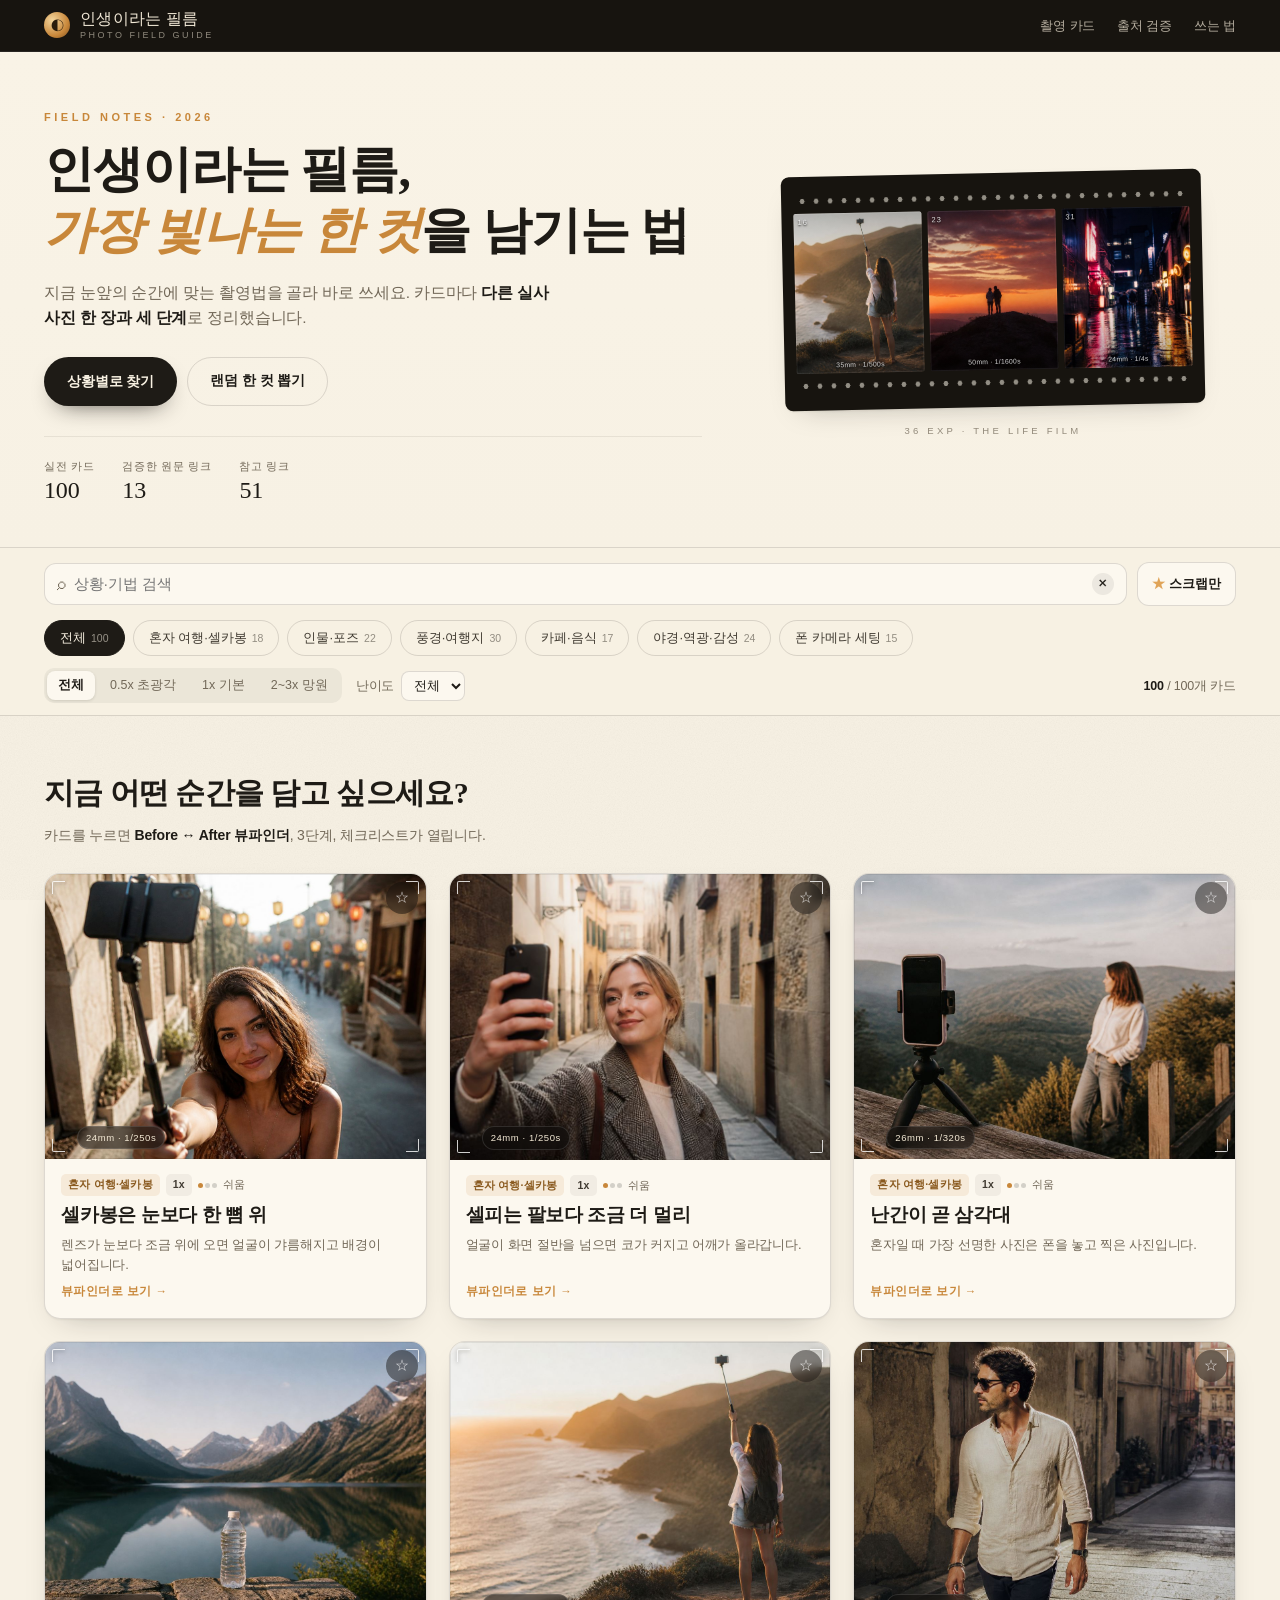
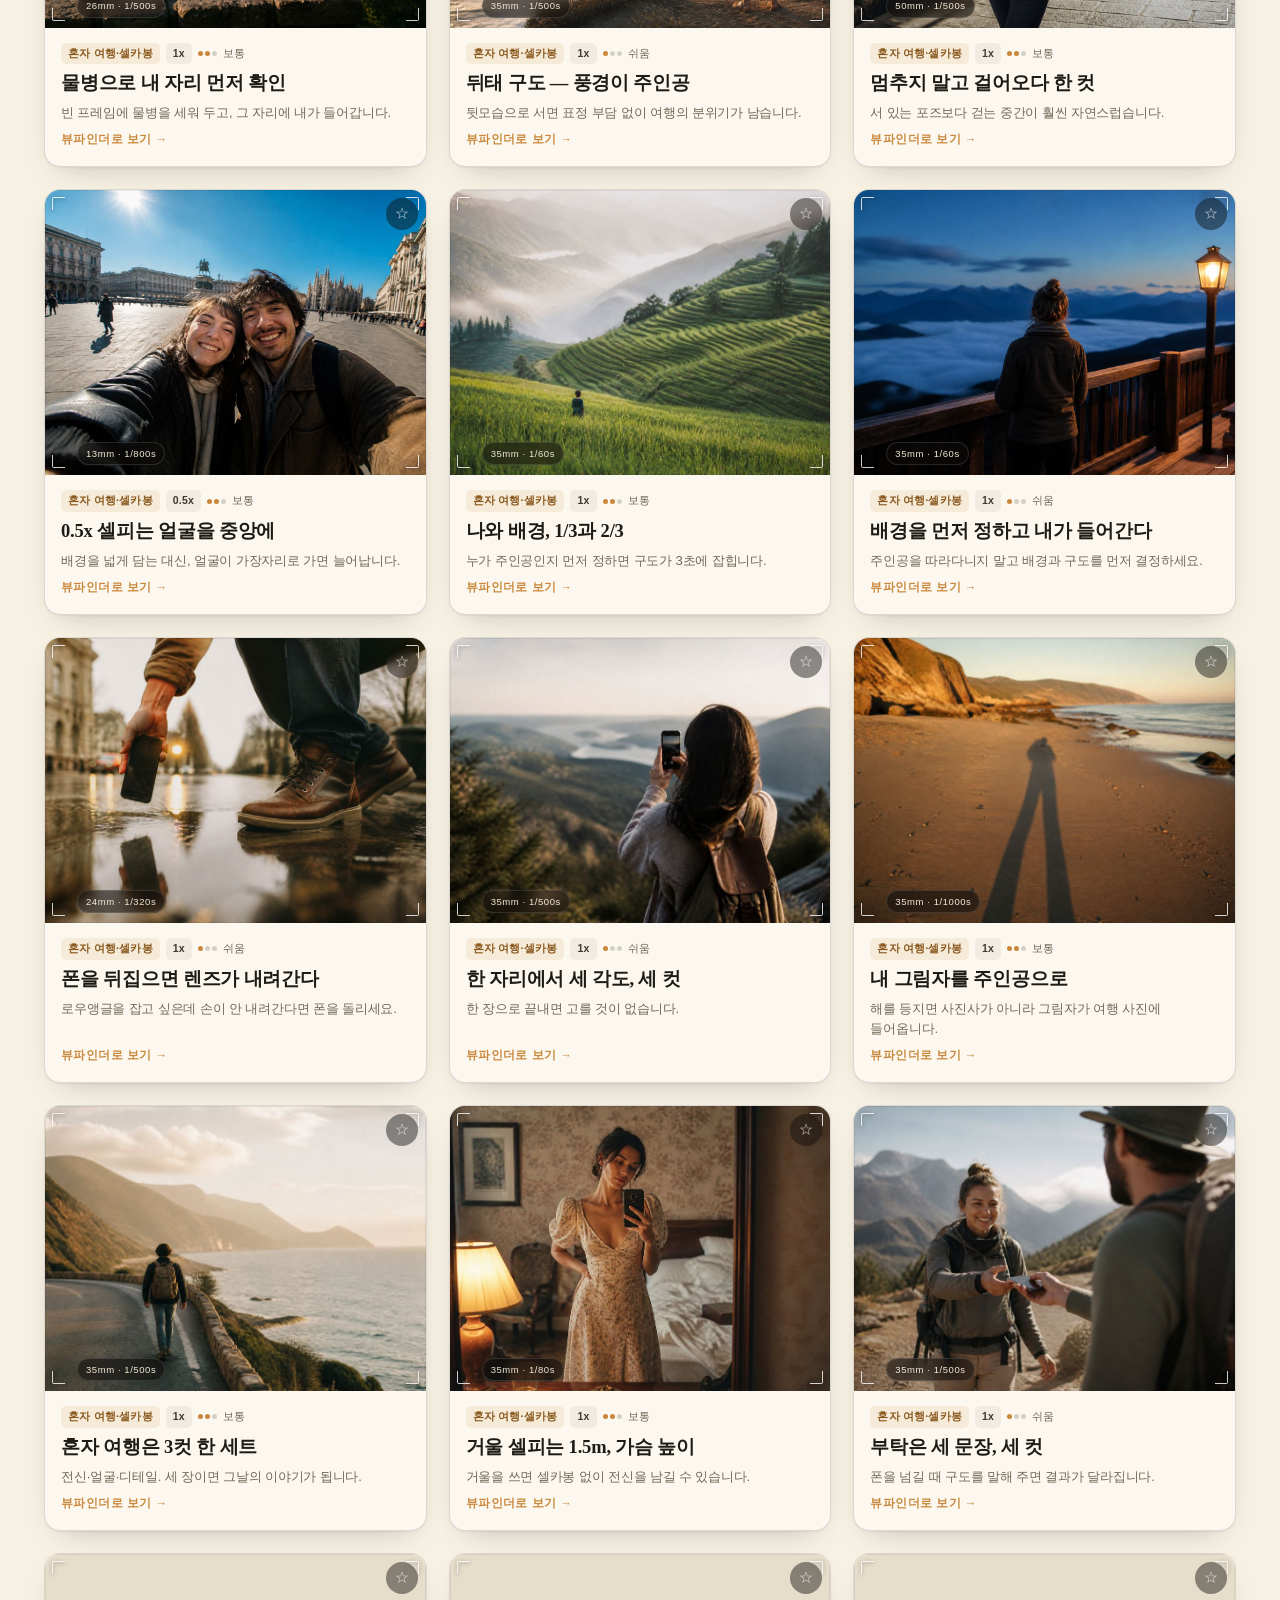
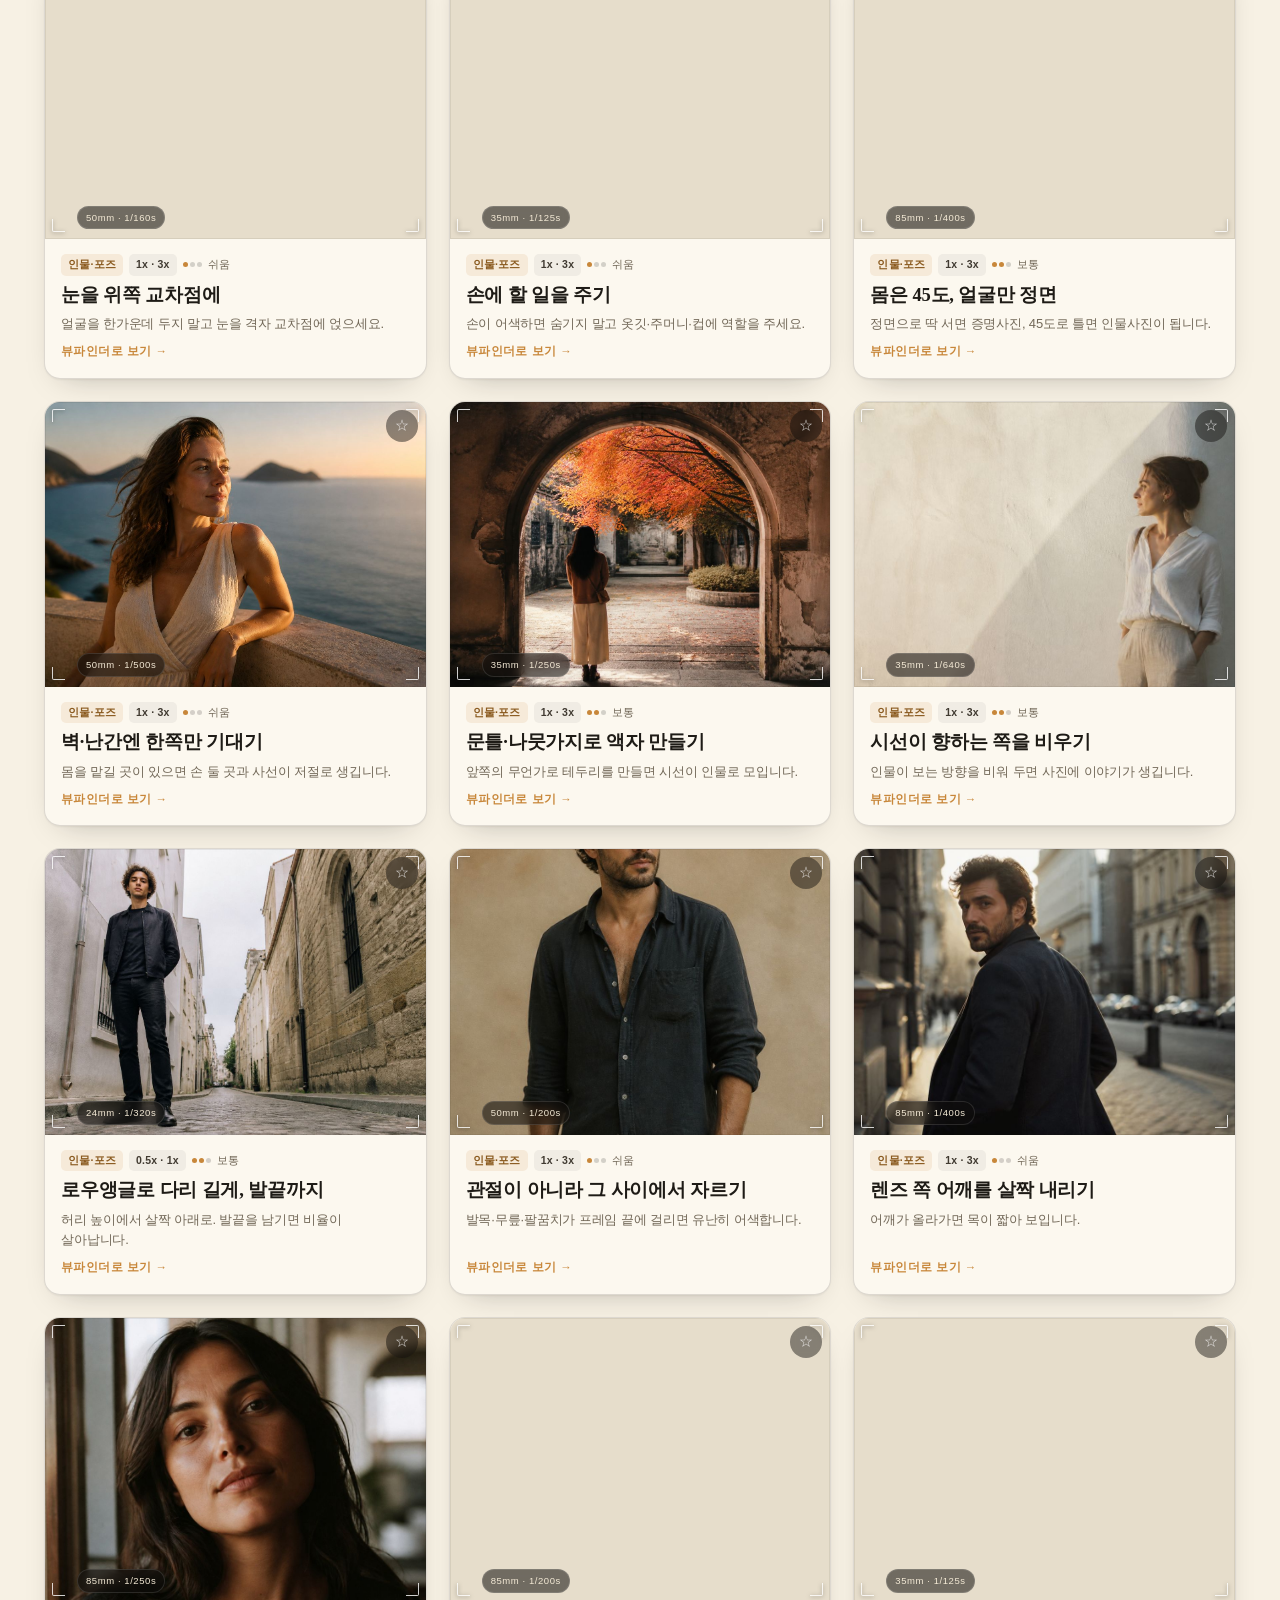
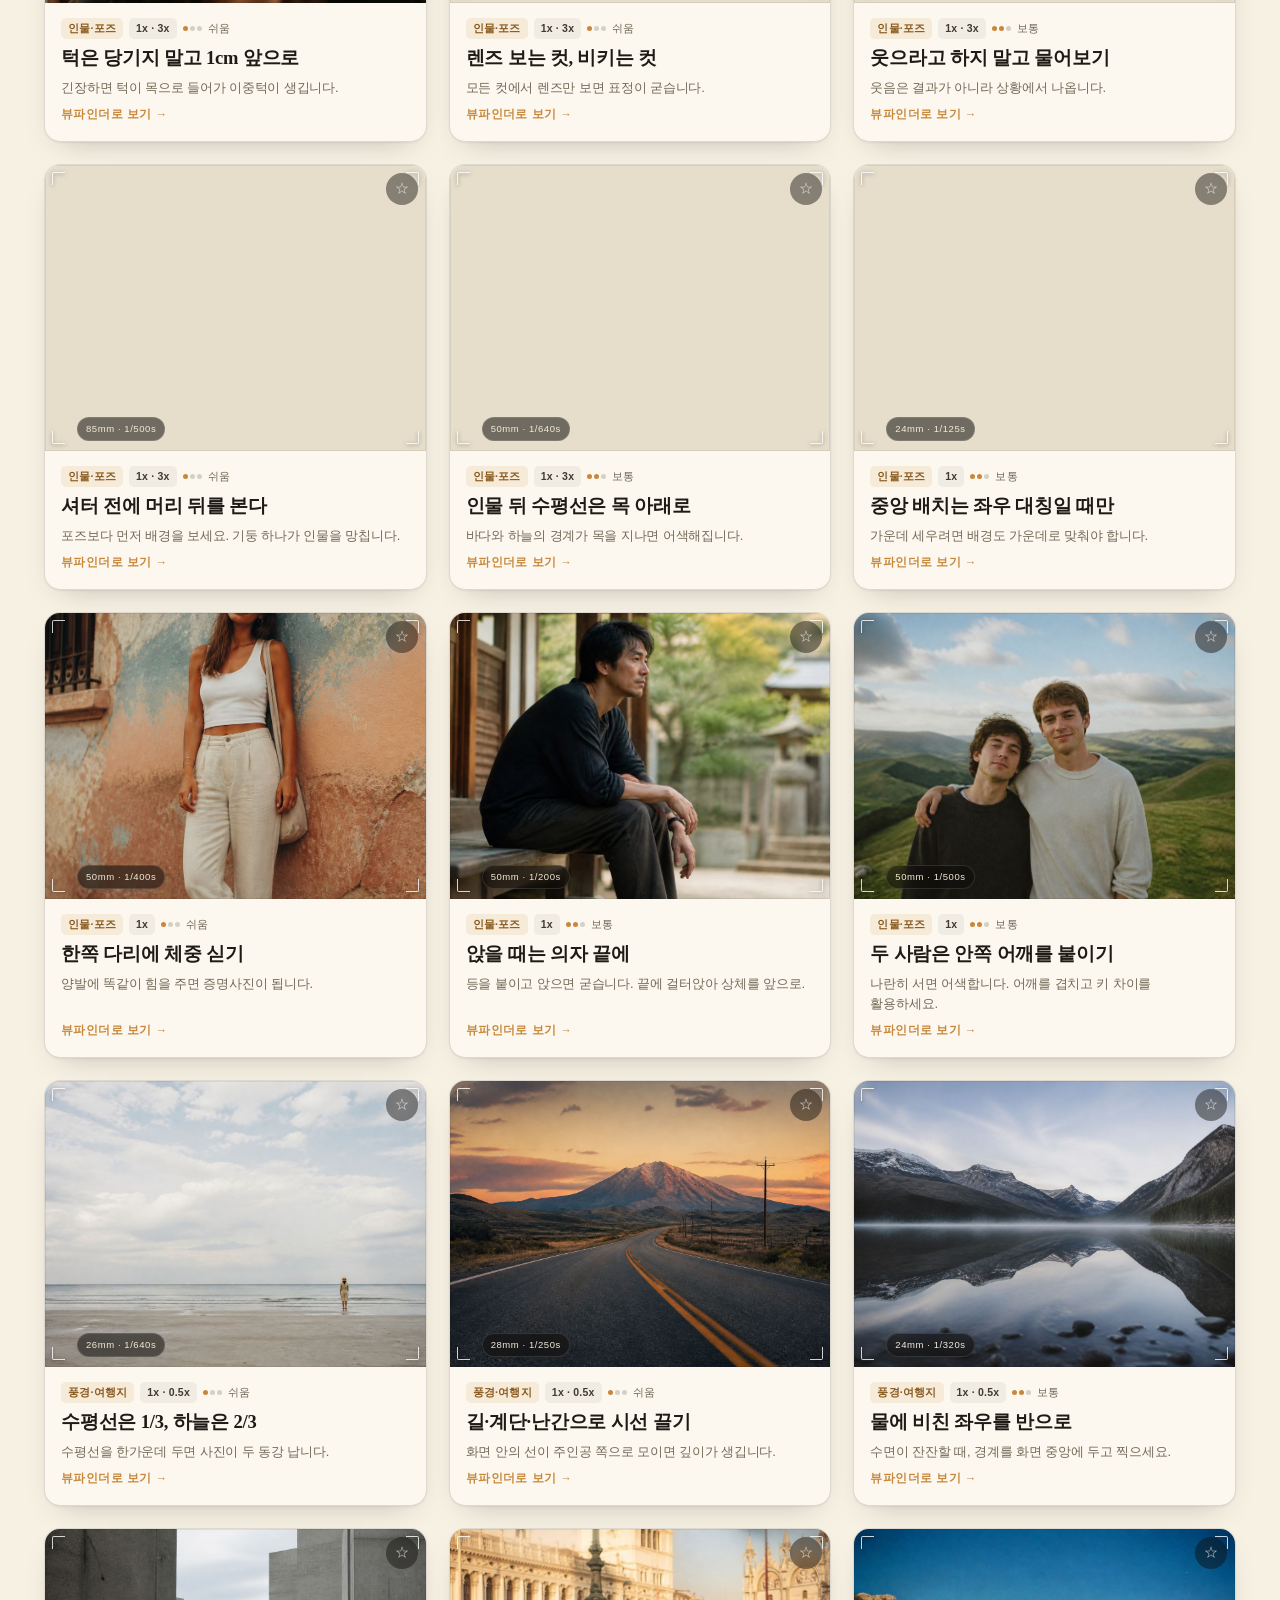
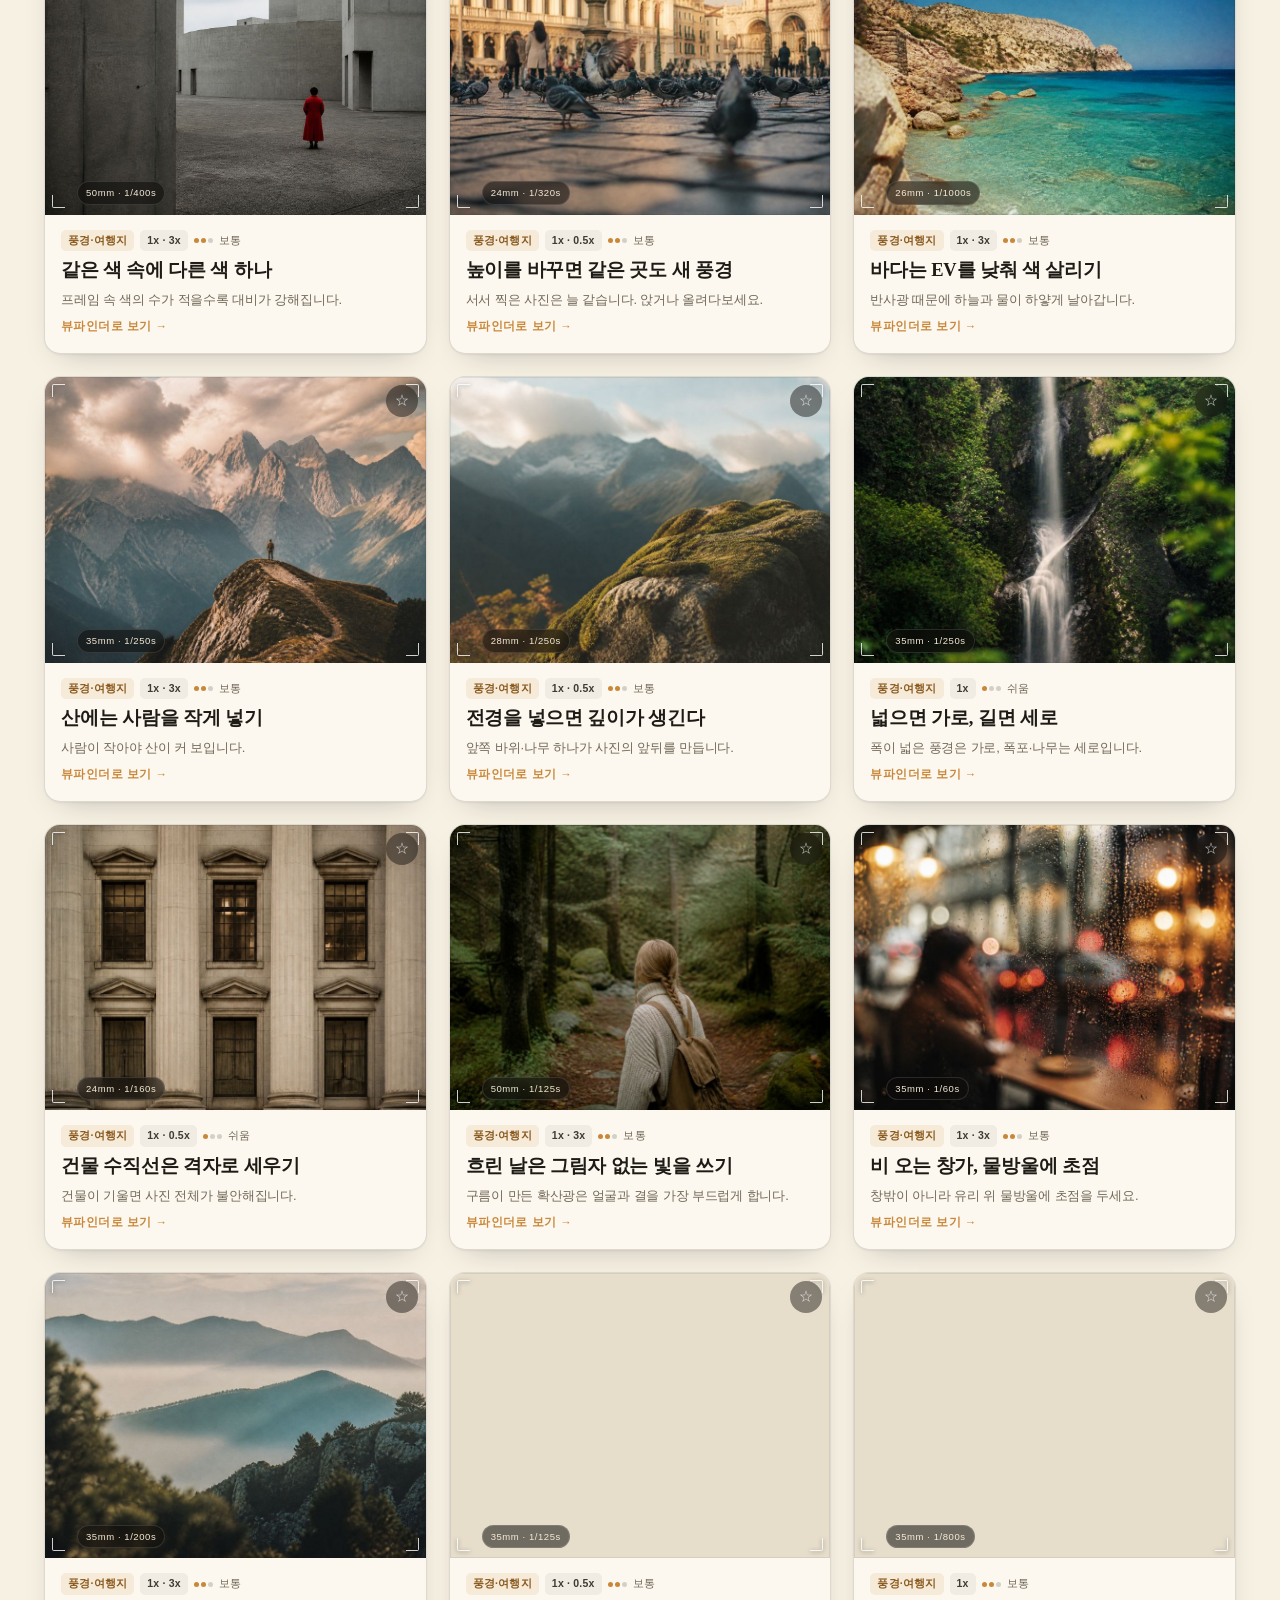
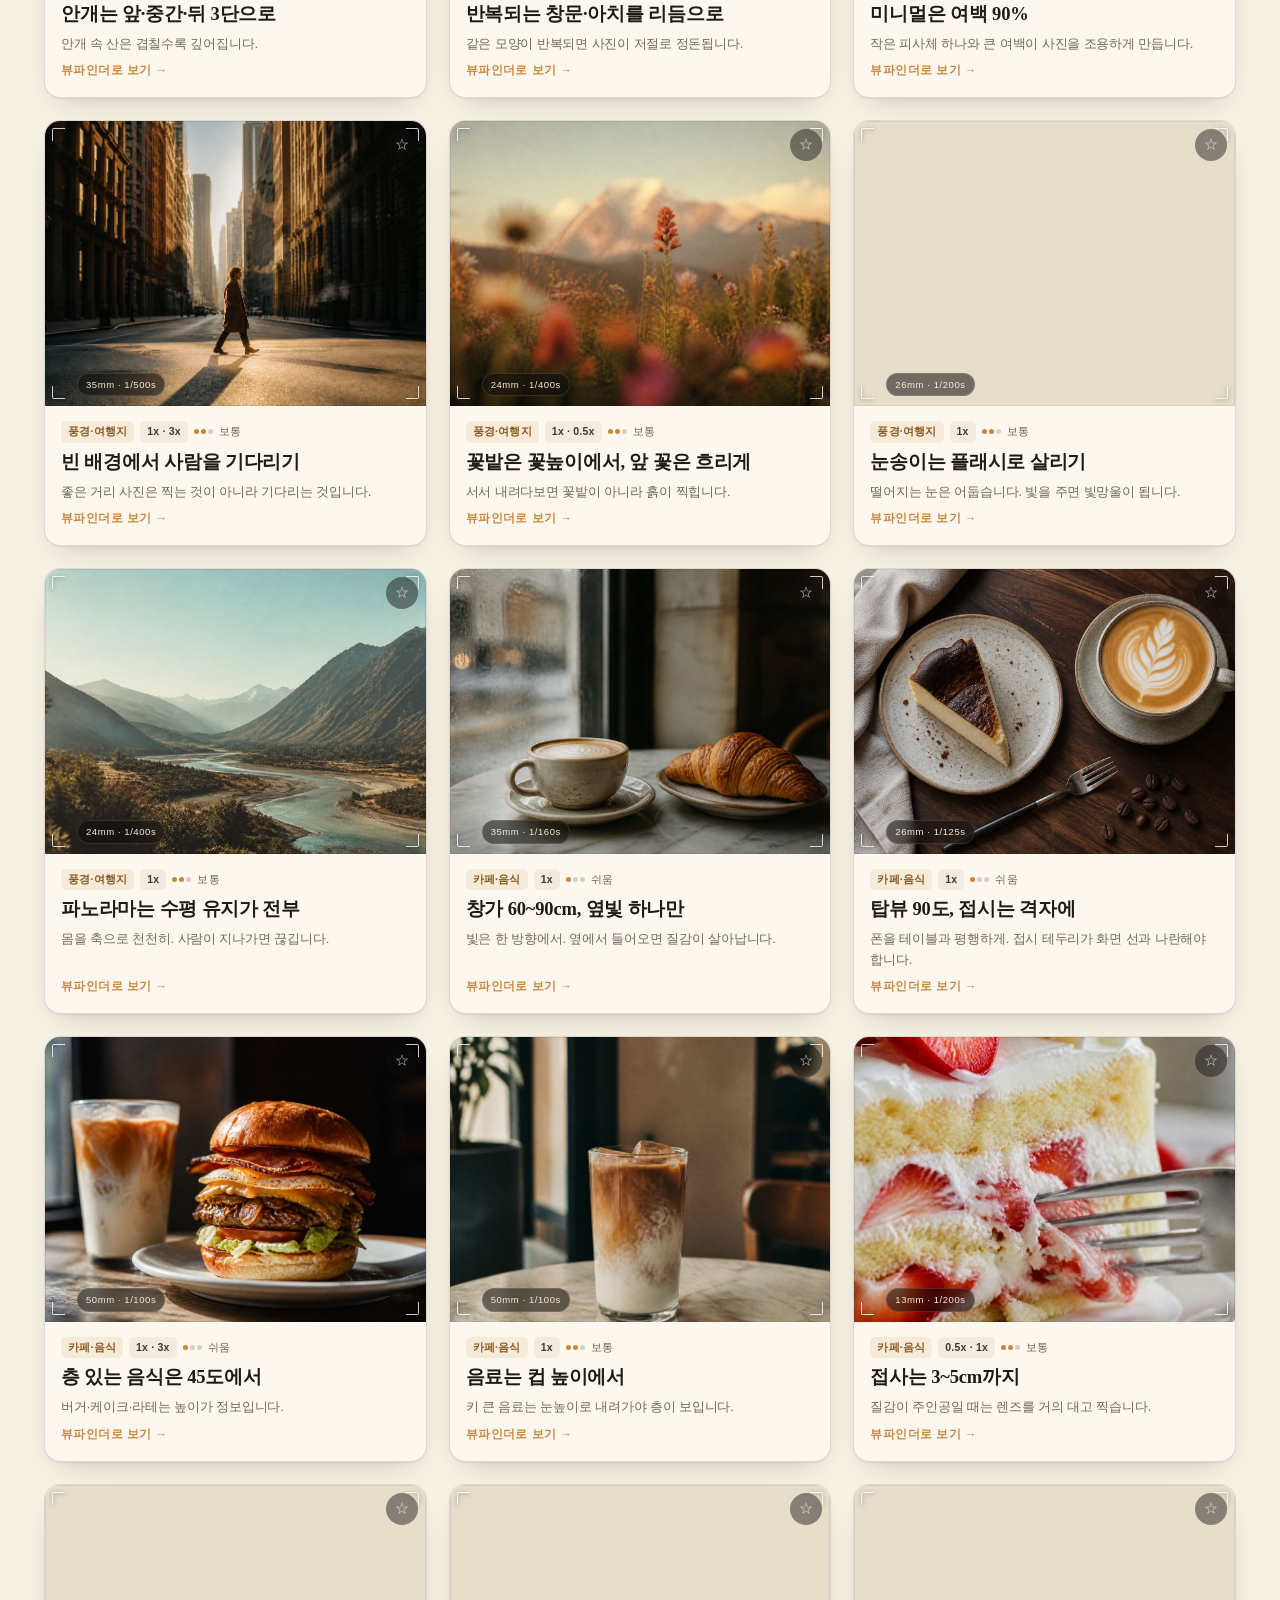
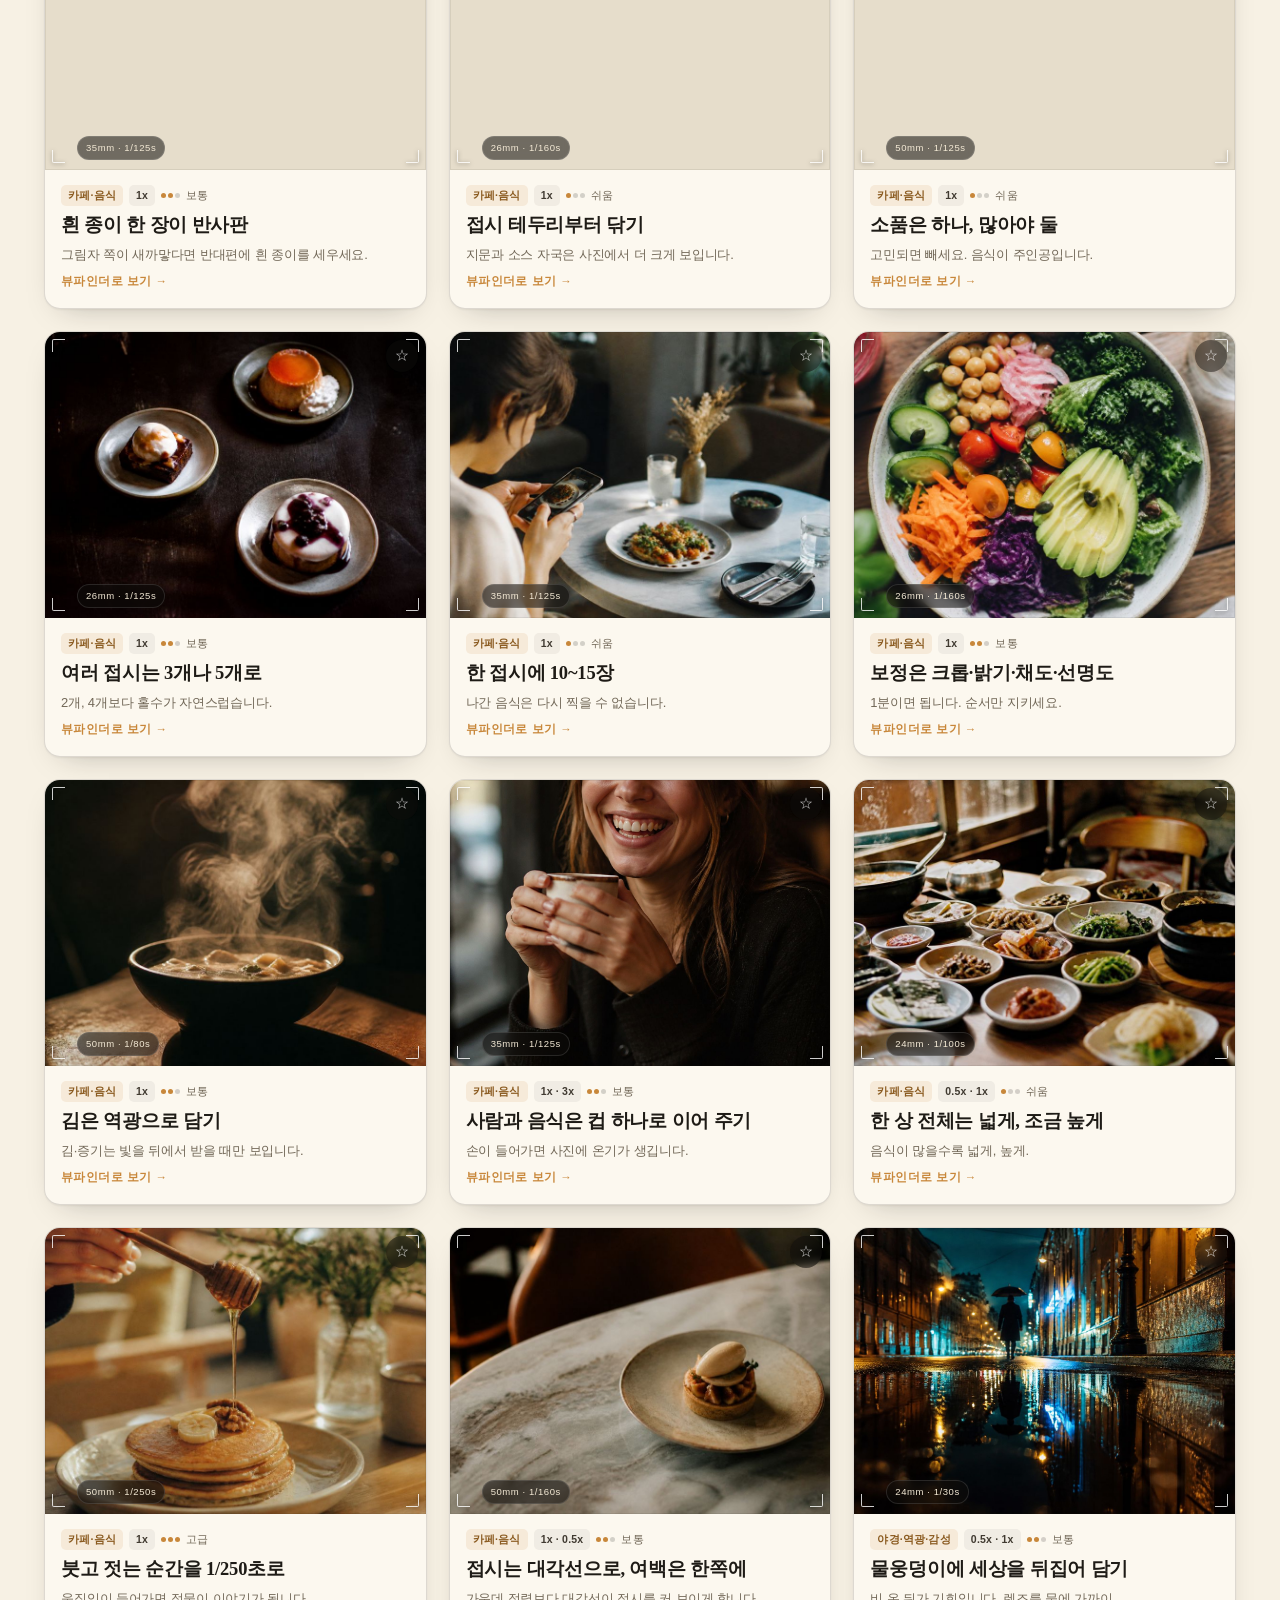
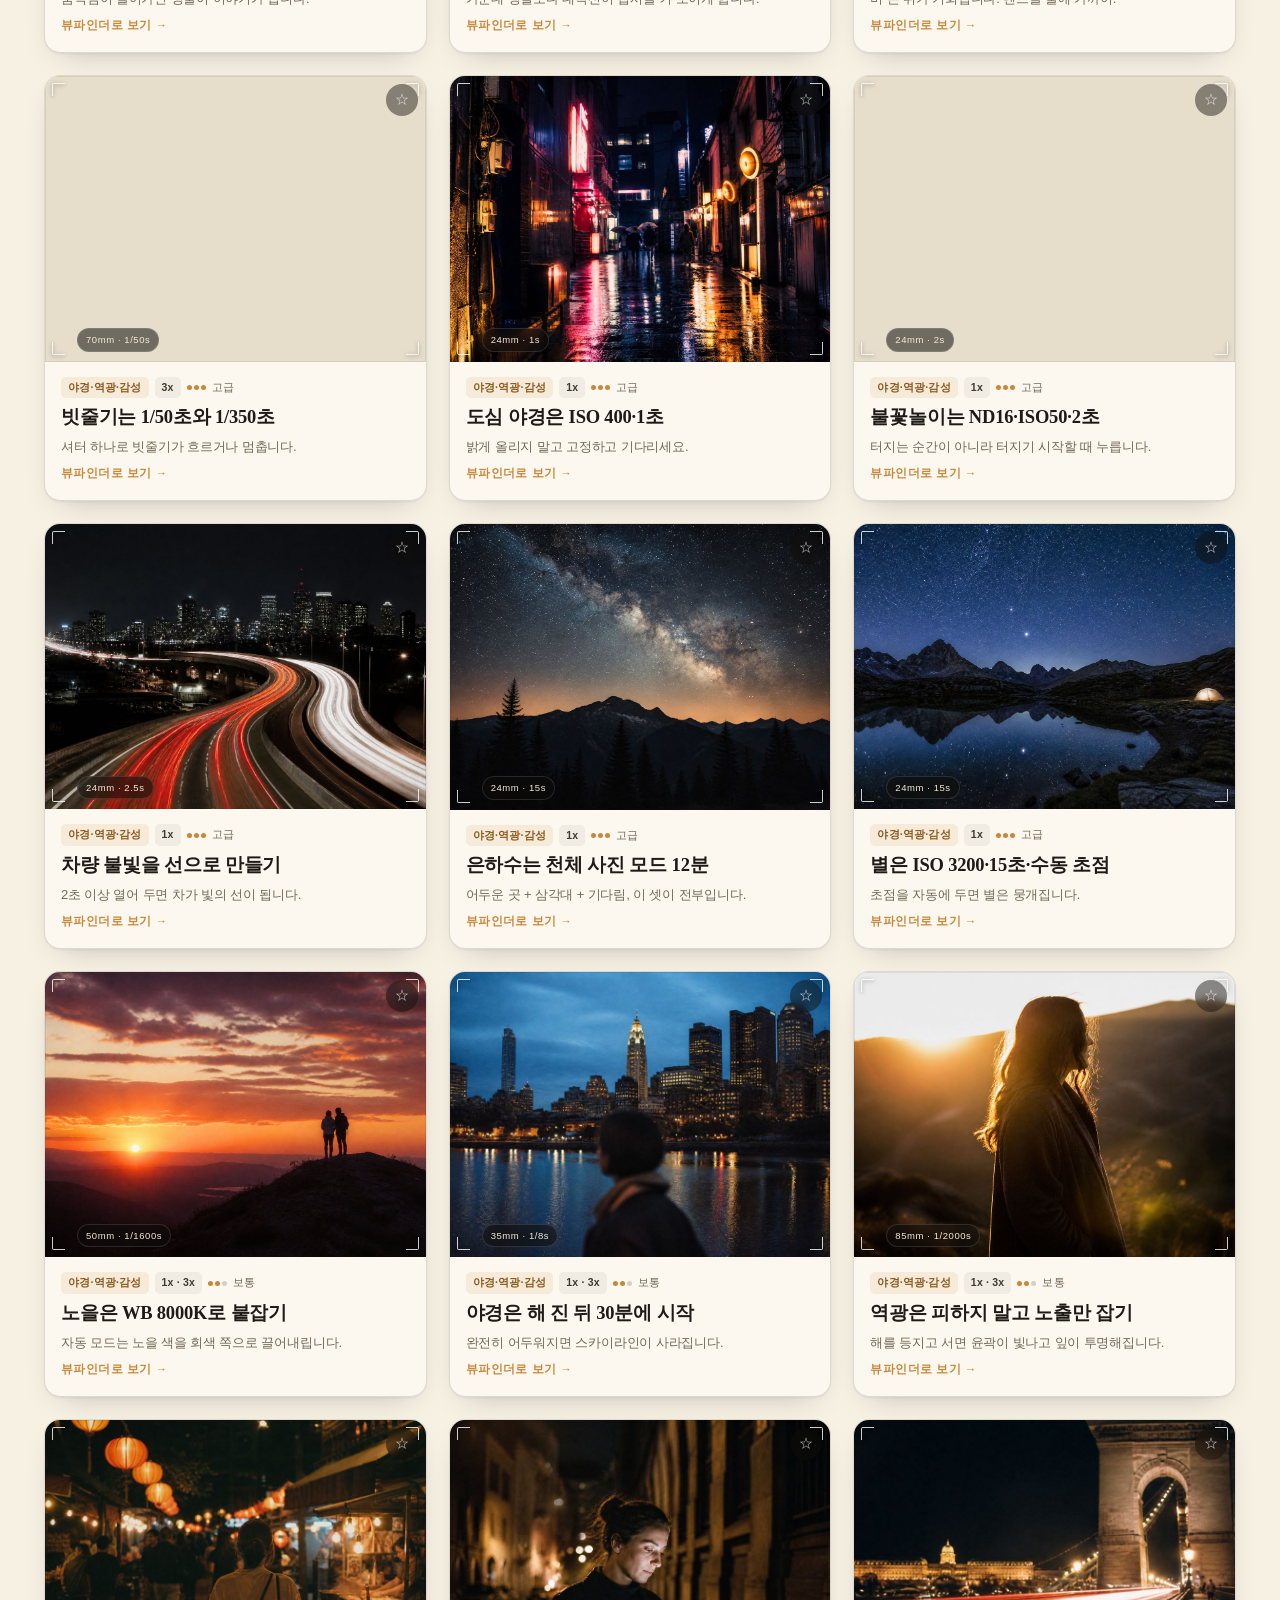
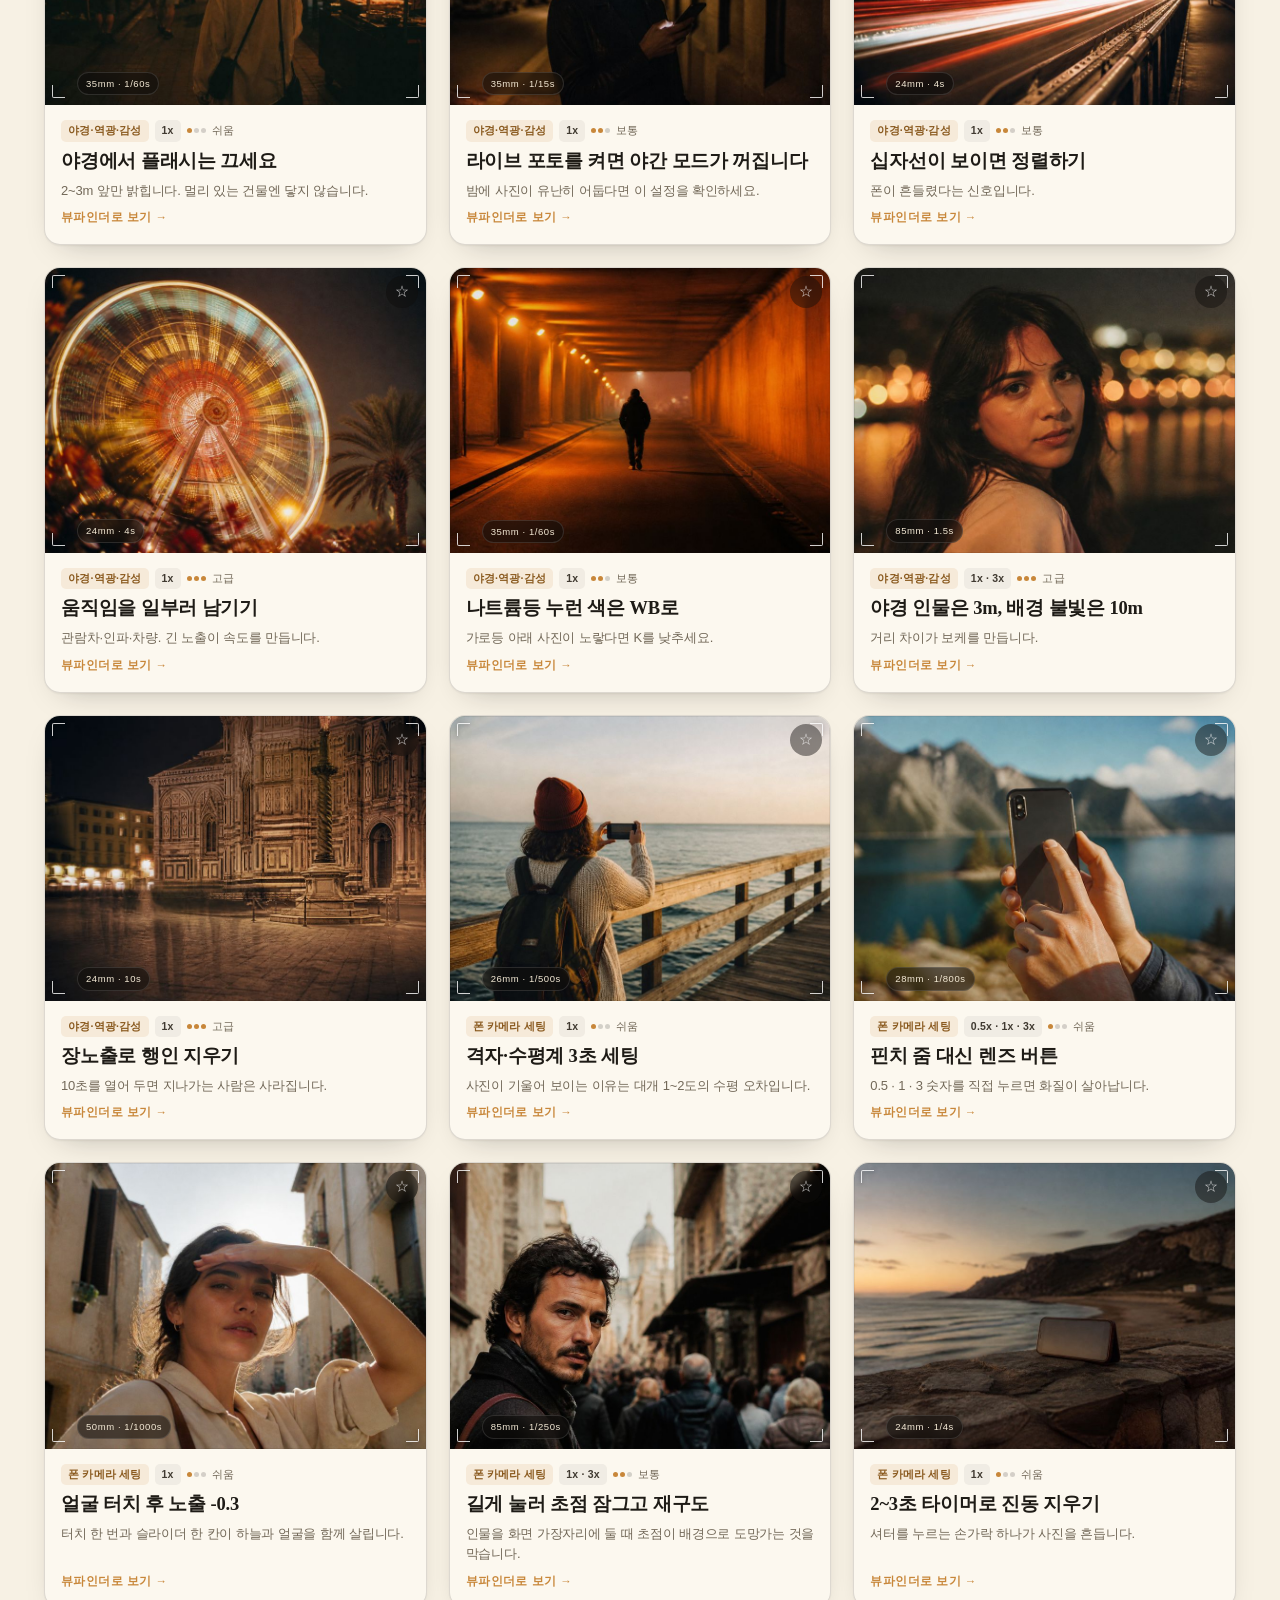
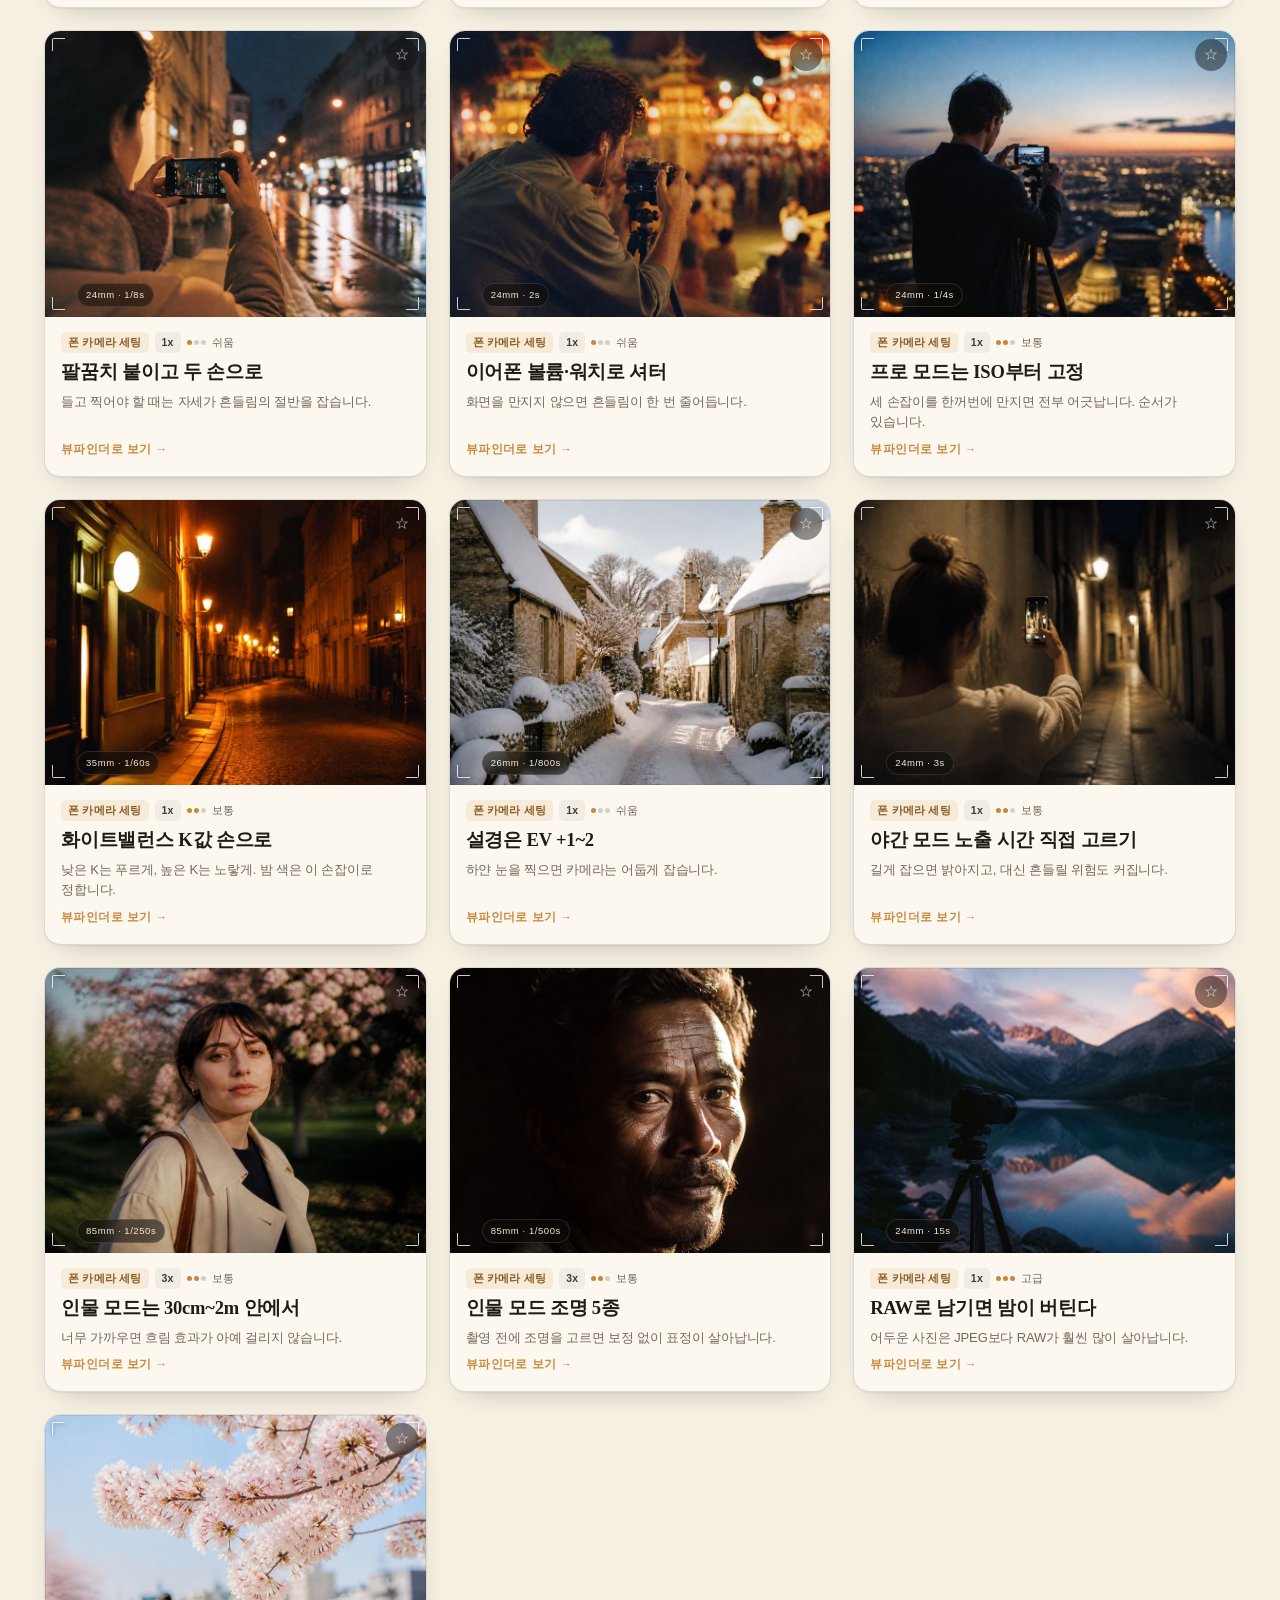
==== commit 34069219: "feat: 100장 카드 전수 재정비 · 카드별 고유 사진 100장 1:1 매핑 - 카드 100장을 한 건씩 다시 읽고 76장 재작성(중복·부실 카드 교체, 24장은 제목 유지·내" ====
--- a/index.html
+++ b/index.html
@@ -31,7 +31,7 @@
       <div class="hero__copy">
         <p class="eyebrow">FIELD NOTES · 2026</p>
         <h1>인생이라는 필름,<br/><span>가장 빛나는 한 컷</span>을 남기는 법</h1>
-        <p class="lede">지금 눈앞의 순간에 맞는 촬영법을 골라 바로 쓰세요. 구도·빛·포즈·폰 설정을 <strong>실사 사진 한 장과 세 단계</strong>로 정리했습니다.</p>
+        <p class="lede">지금 눈앞의 순간에 맞는 촬영법을 골라 바로 쓰세요. 카드마다 <strong>다른 실사 사진 한 장과 세 단계</strong>로 정리했습니다.</p>
         <div class="hero__actions">
           <a class="btn btn--primary" href="#cards">상황별로 찾기</a>
           <button class="btn btn--ghost" id="randomBtn" type="button">랜덤 한 컷 뽑기</button>
@@ -39,7 +39,7 @@
         <dl class="stats">
           <div><dt>실전 카드</dt><dd id="statCards">100</dd></div>
           <div><dt>검증한 원문 링크</dt><dd>13</dd></div>
-          <div><dt>참고 링크</dt><dd>36</dd></div>
+          <div><dt>참고 링크</dt><dd>51</dd></div>
         </dl>
       </div>
       <div class="hero__film" aria-hidden="true">
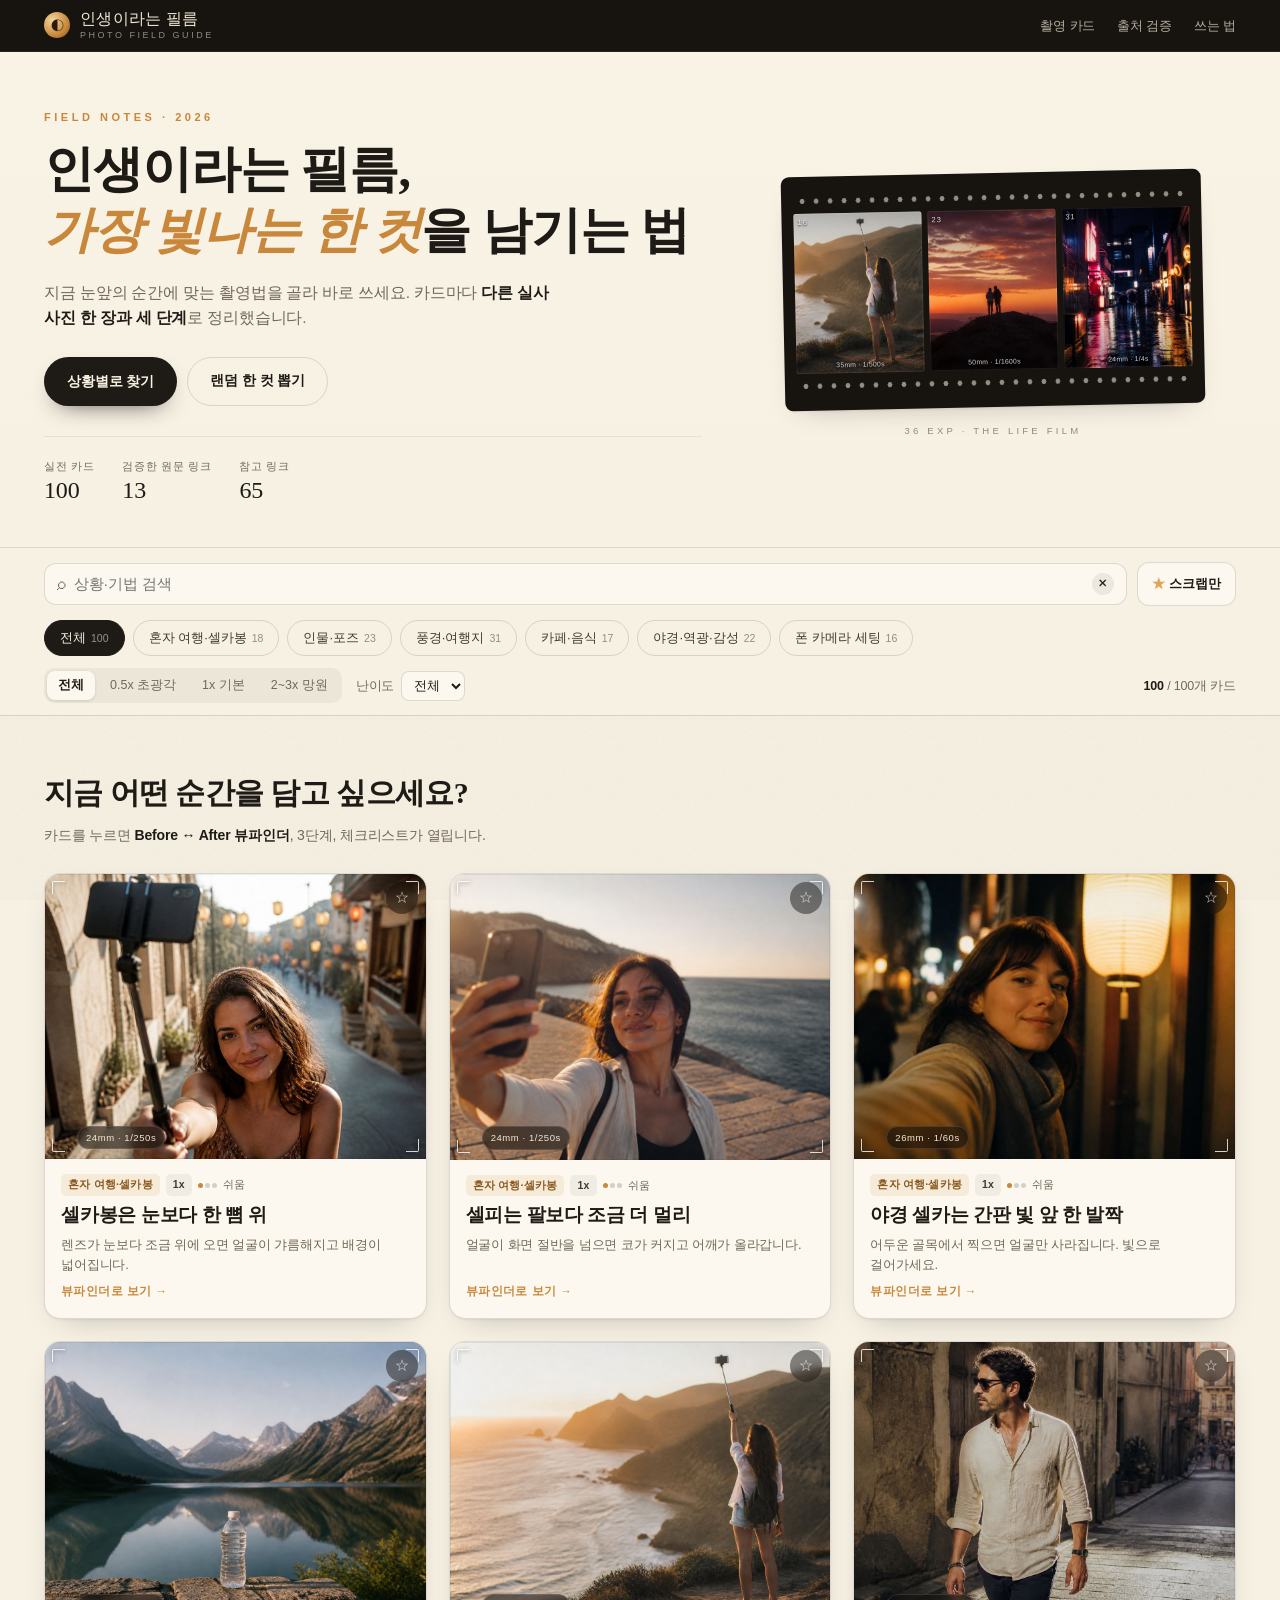
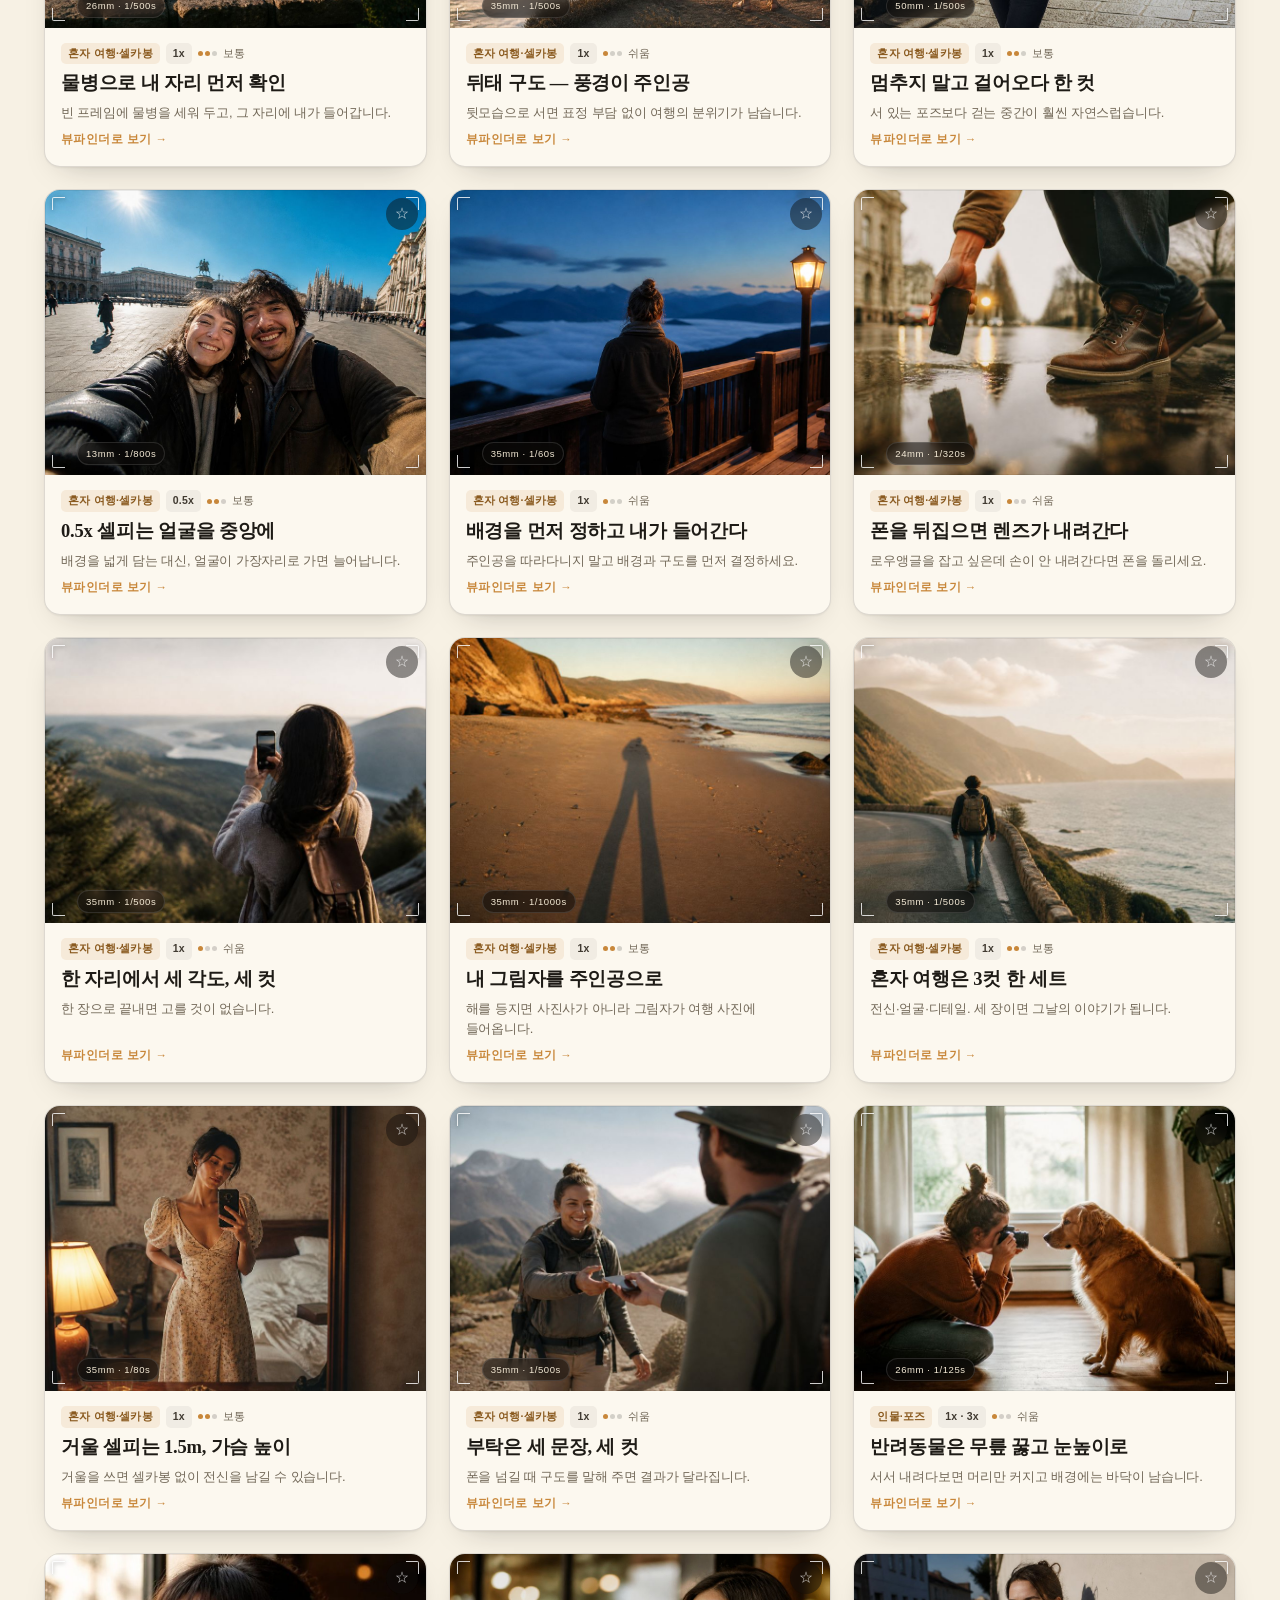
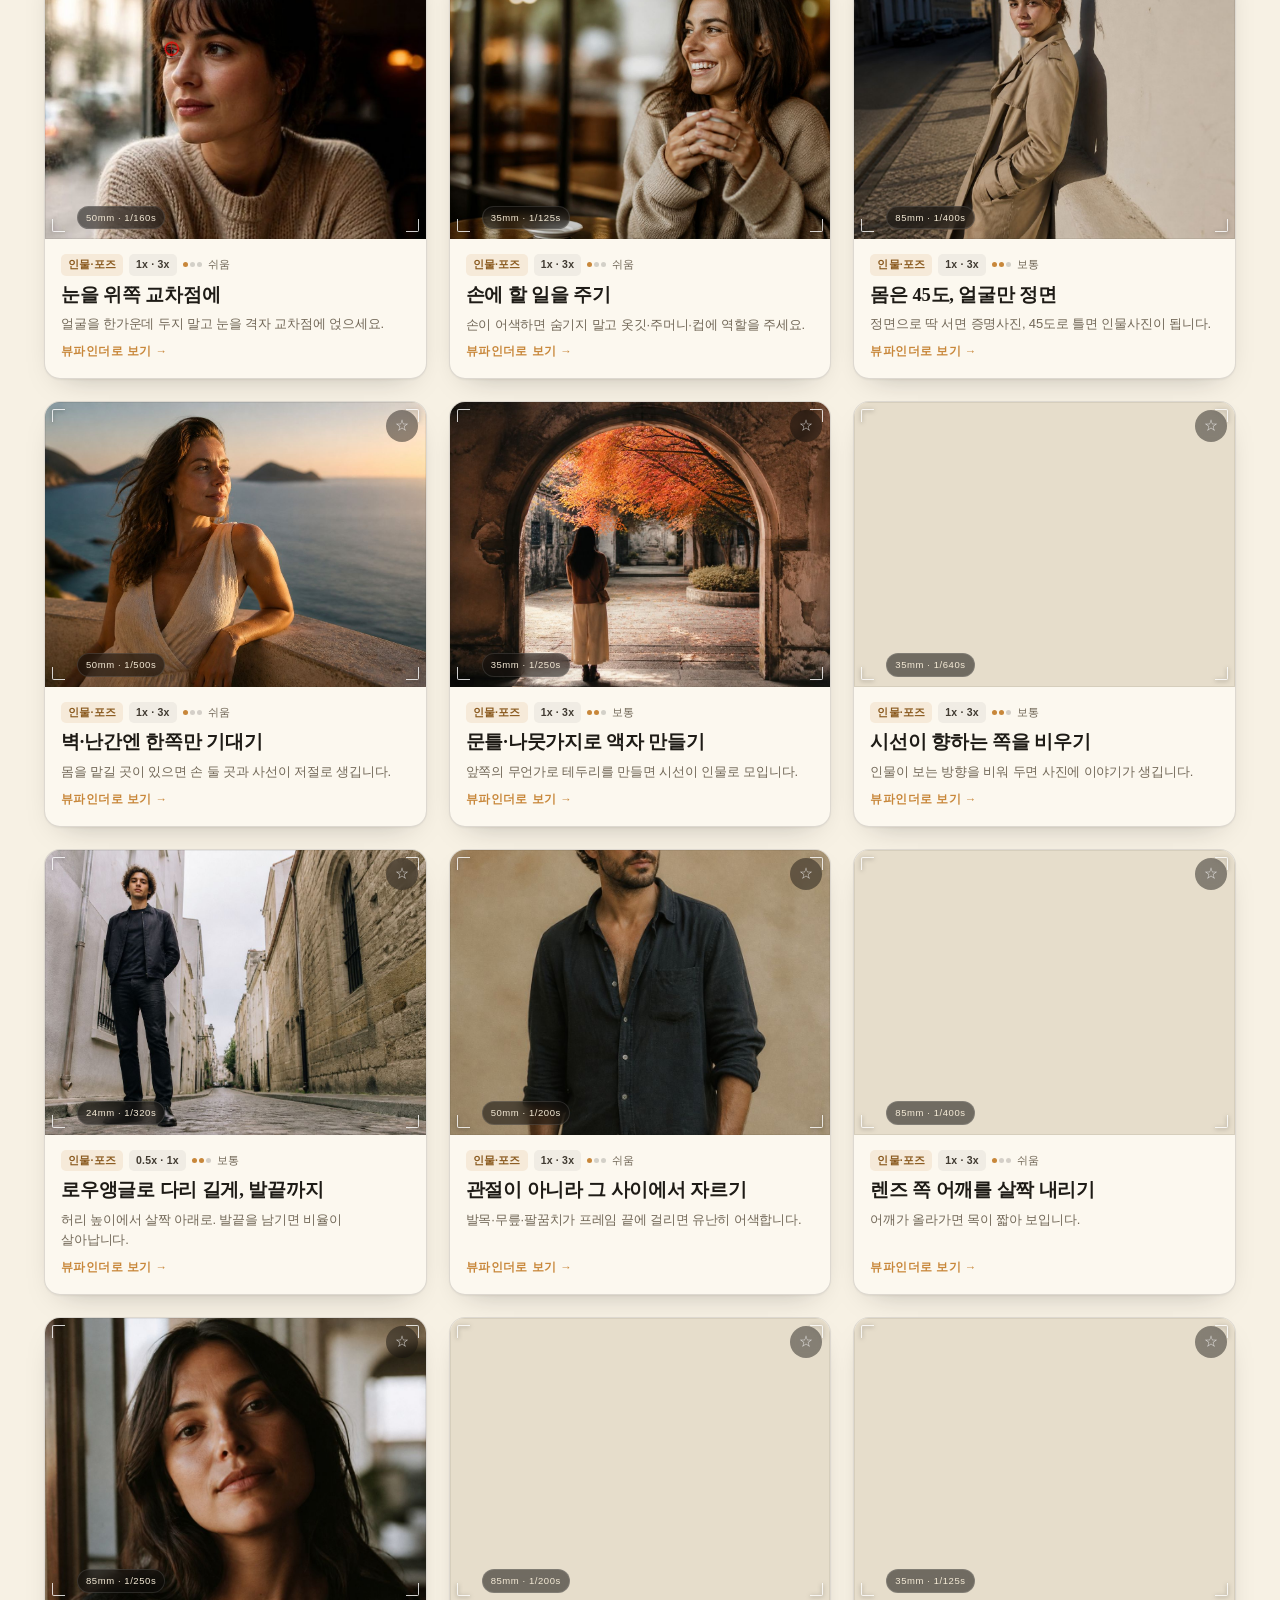
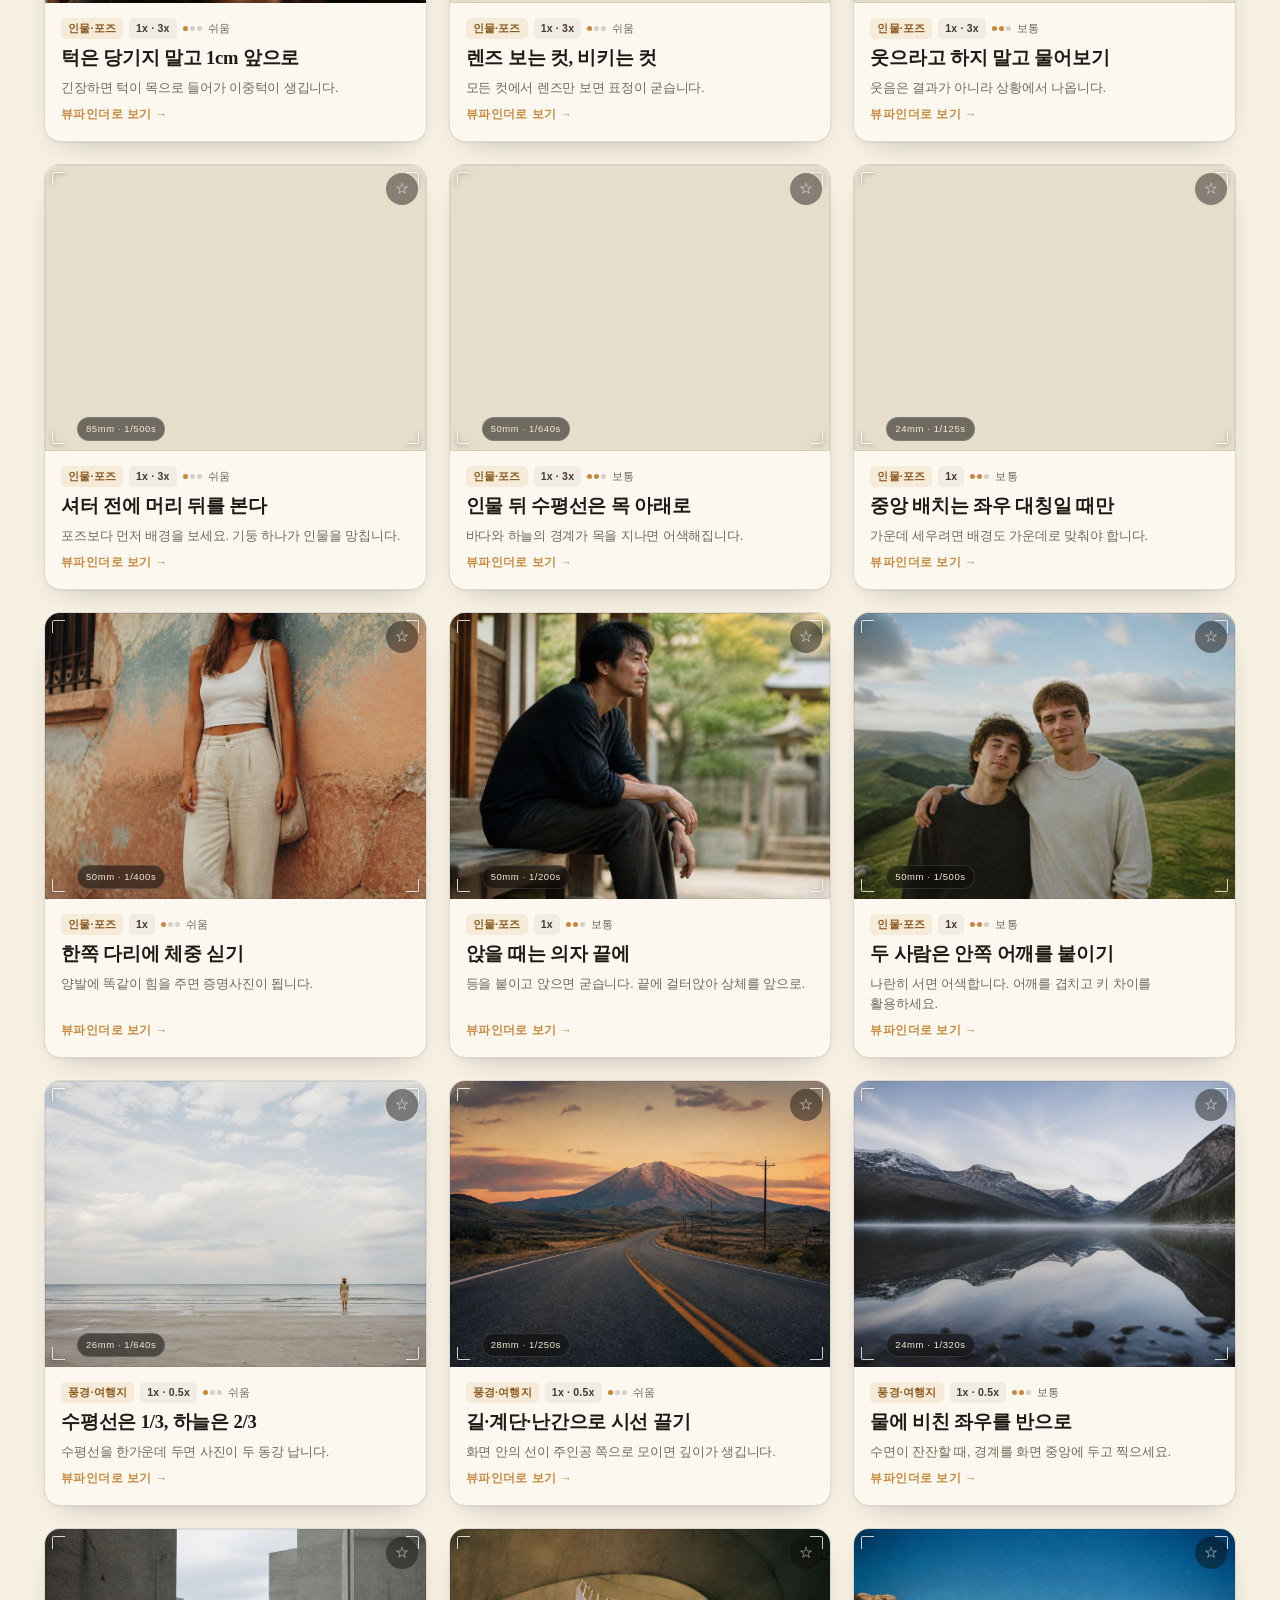
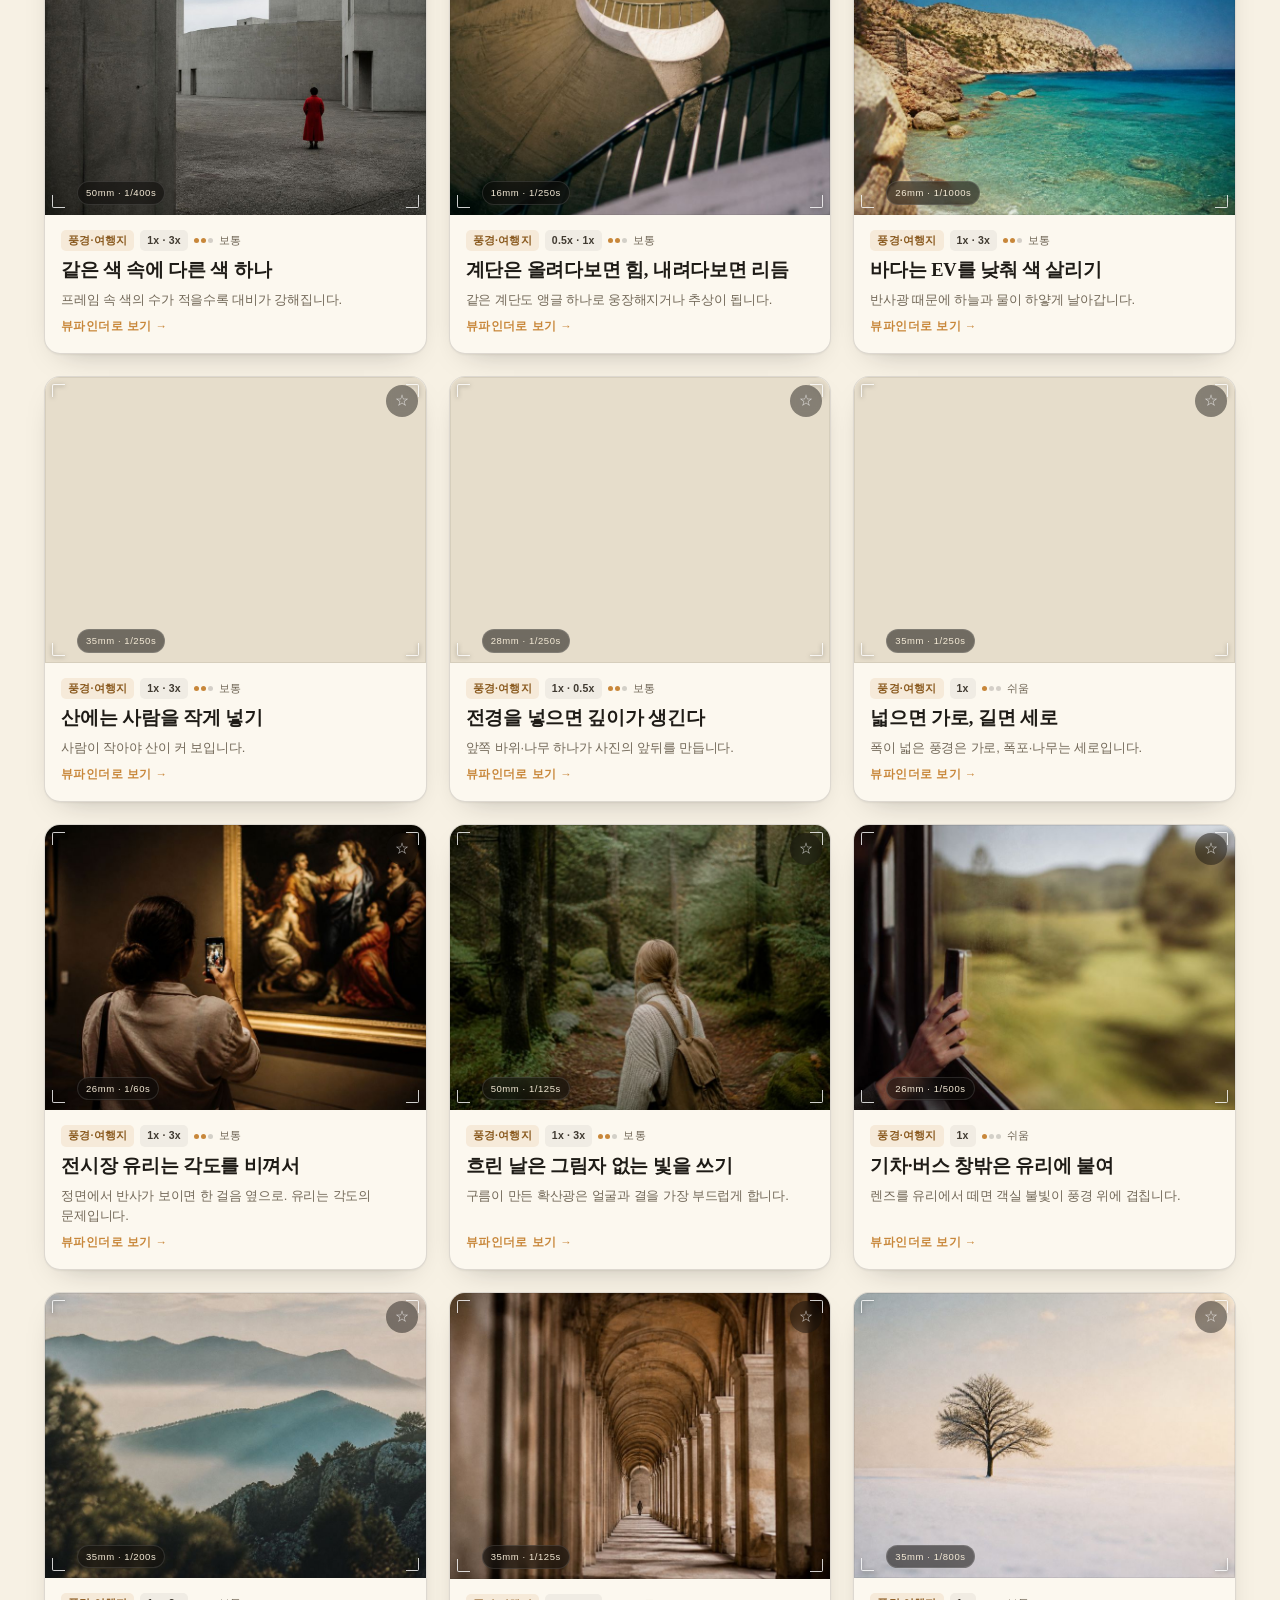
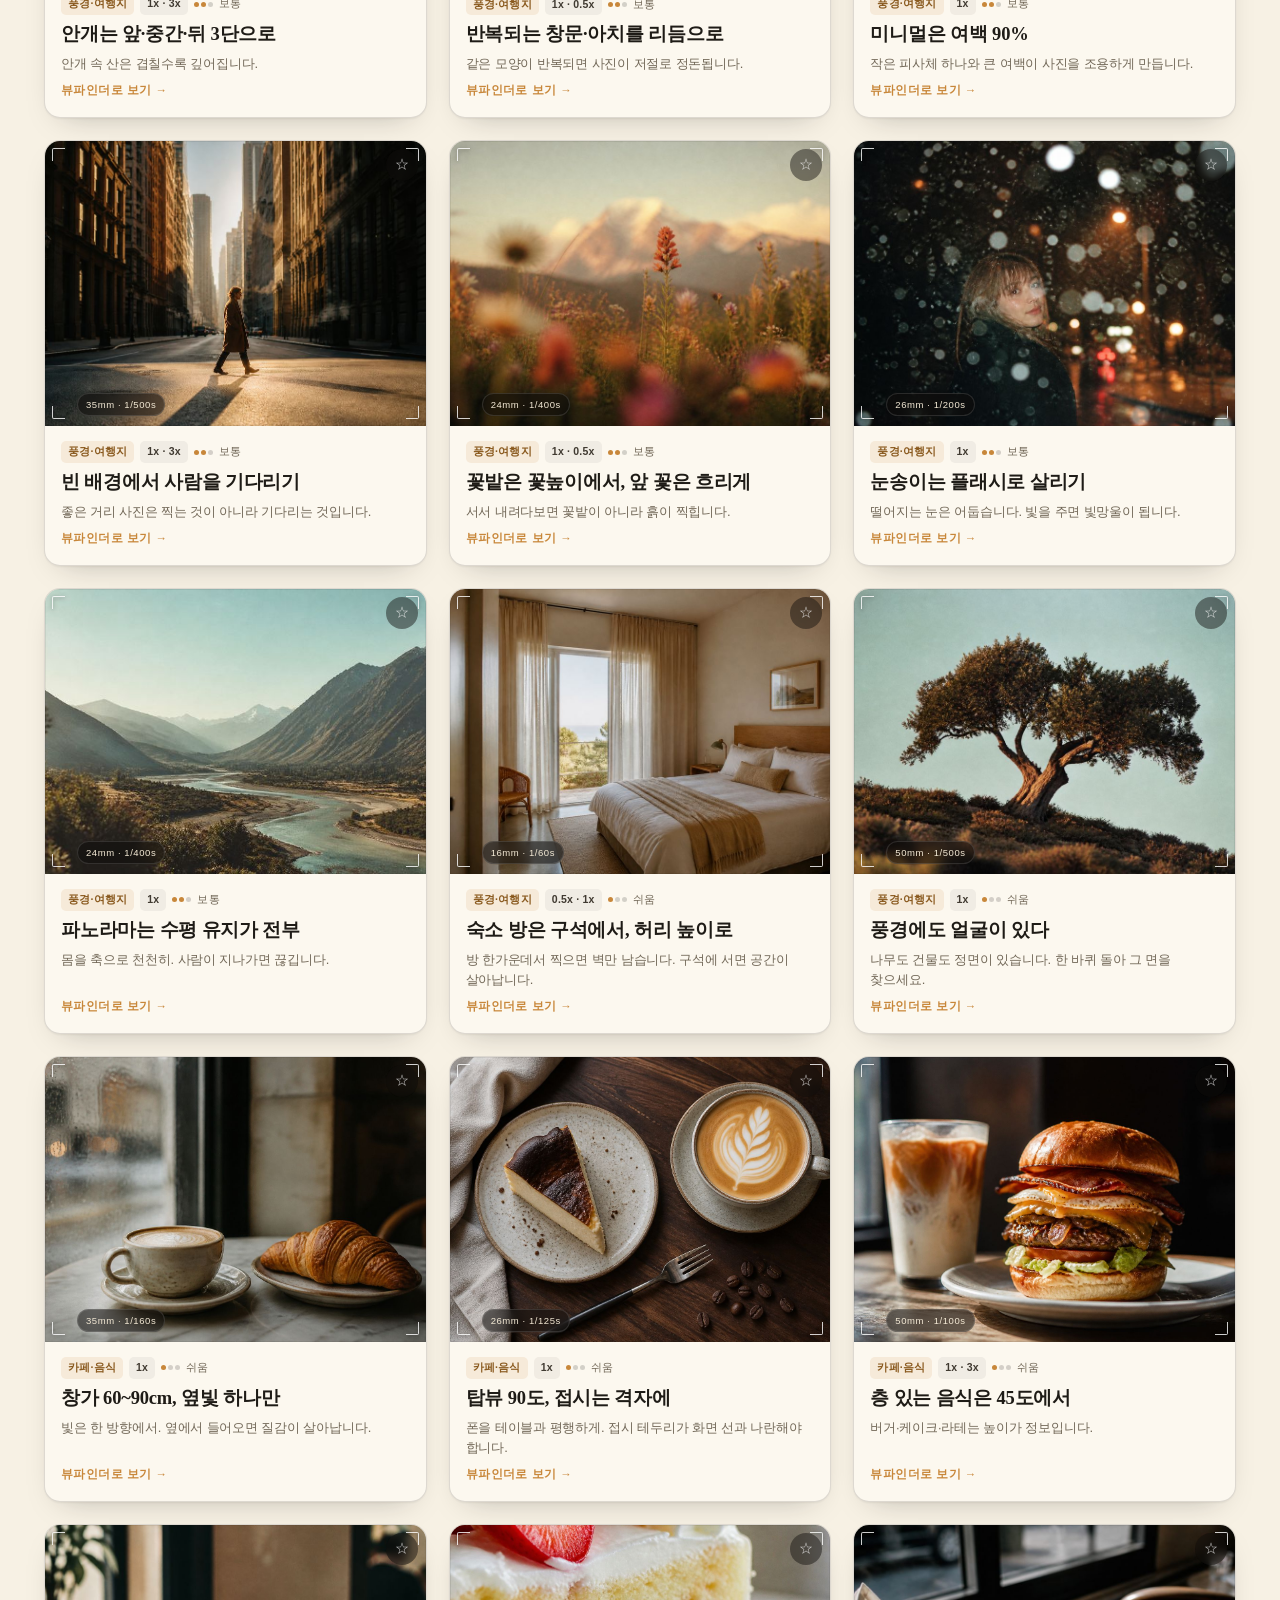
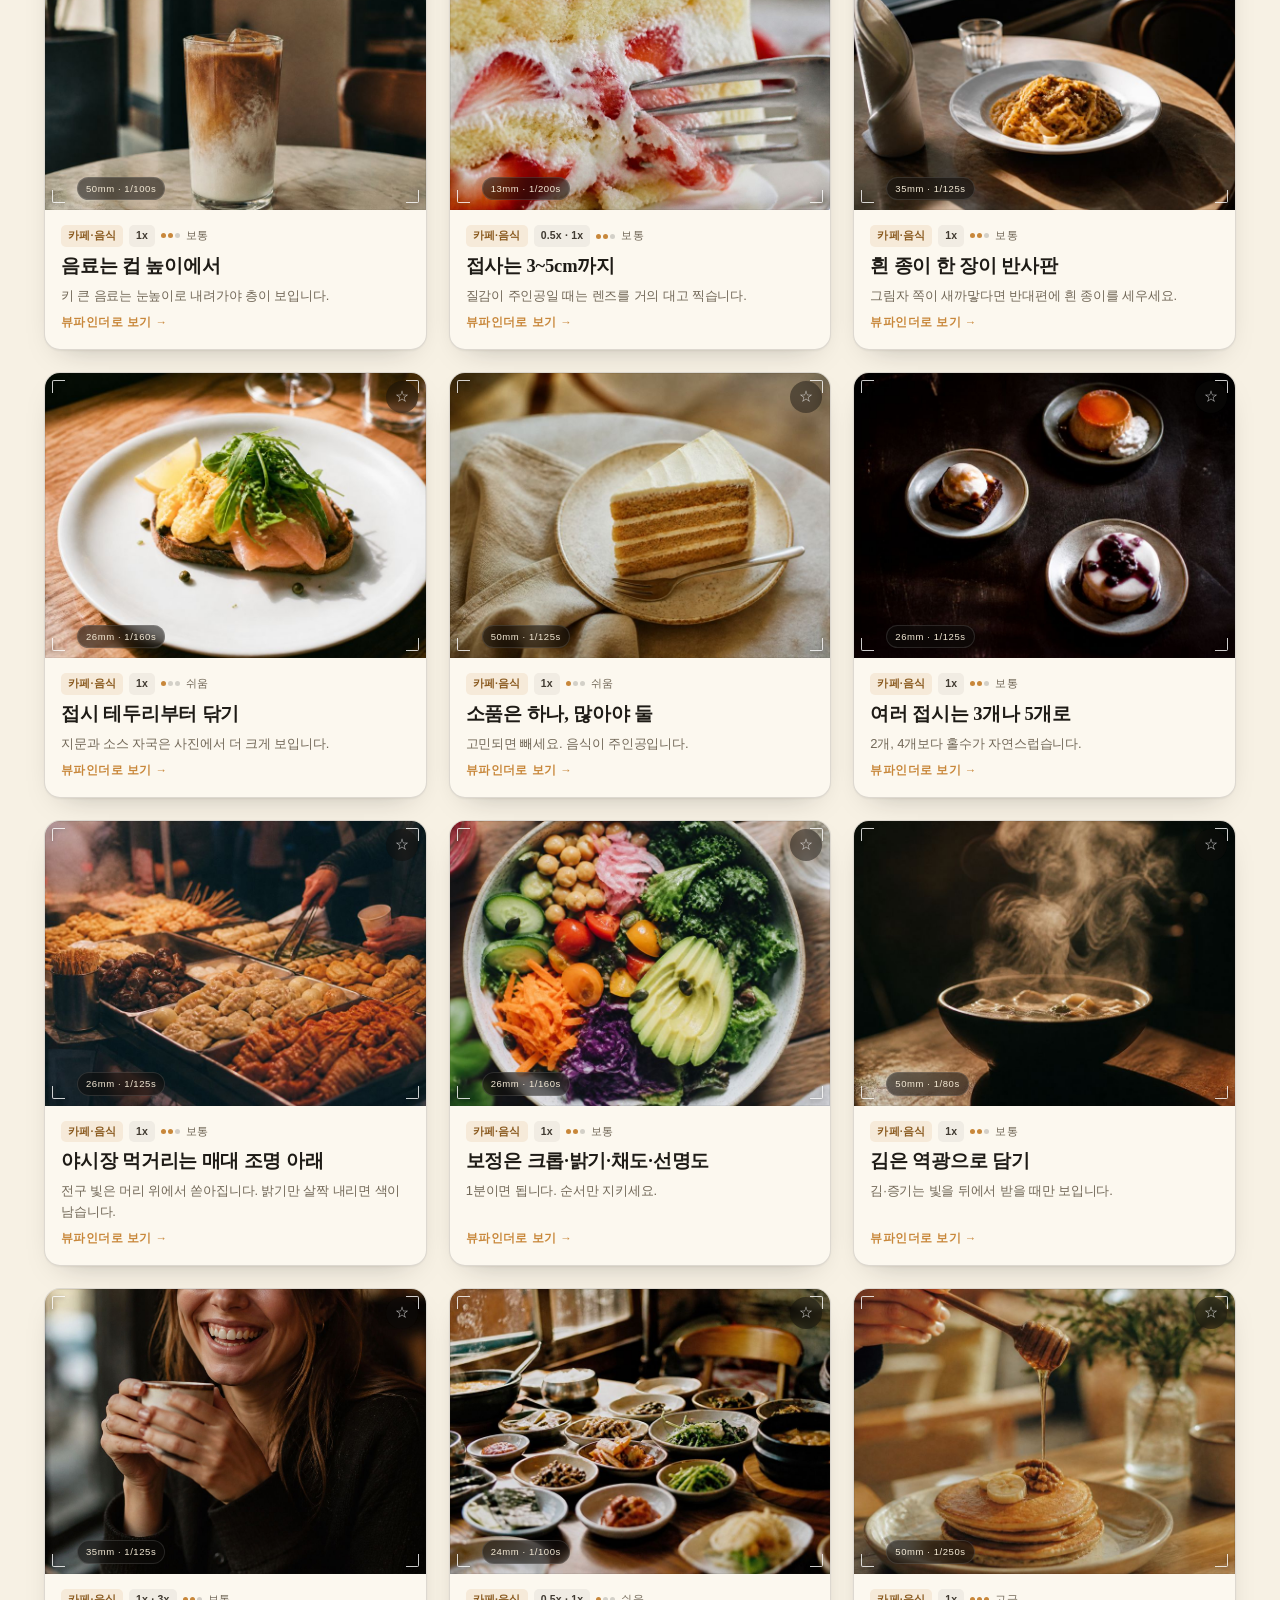
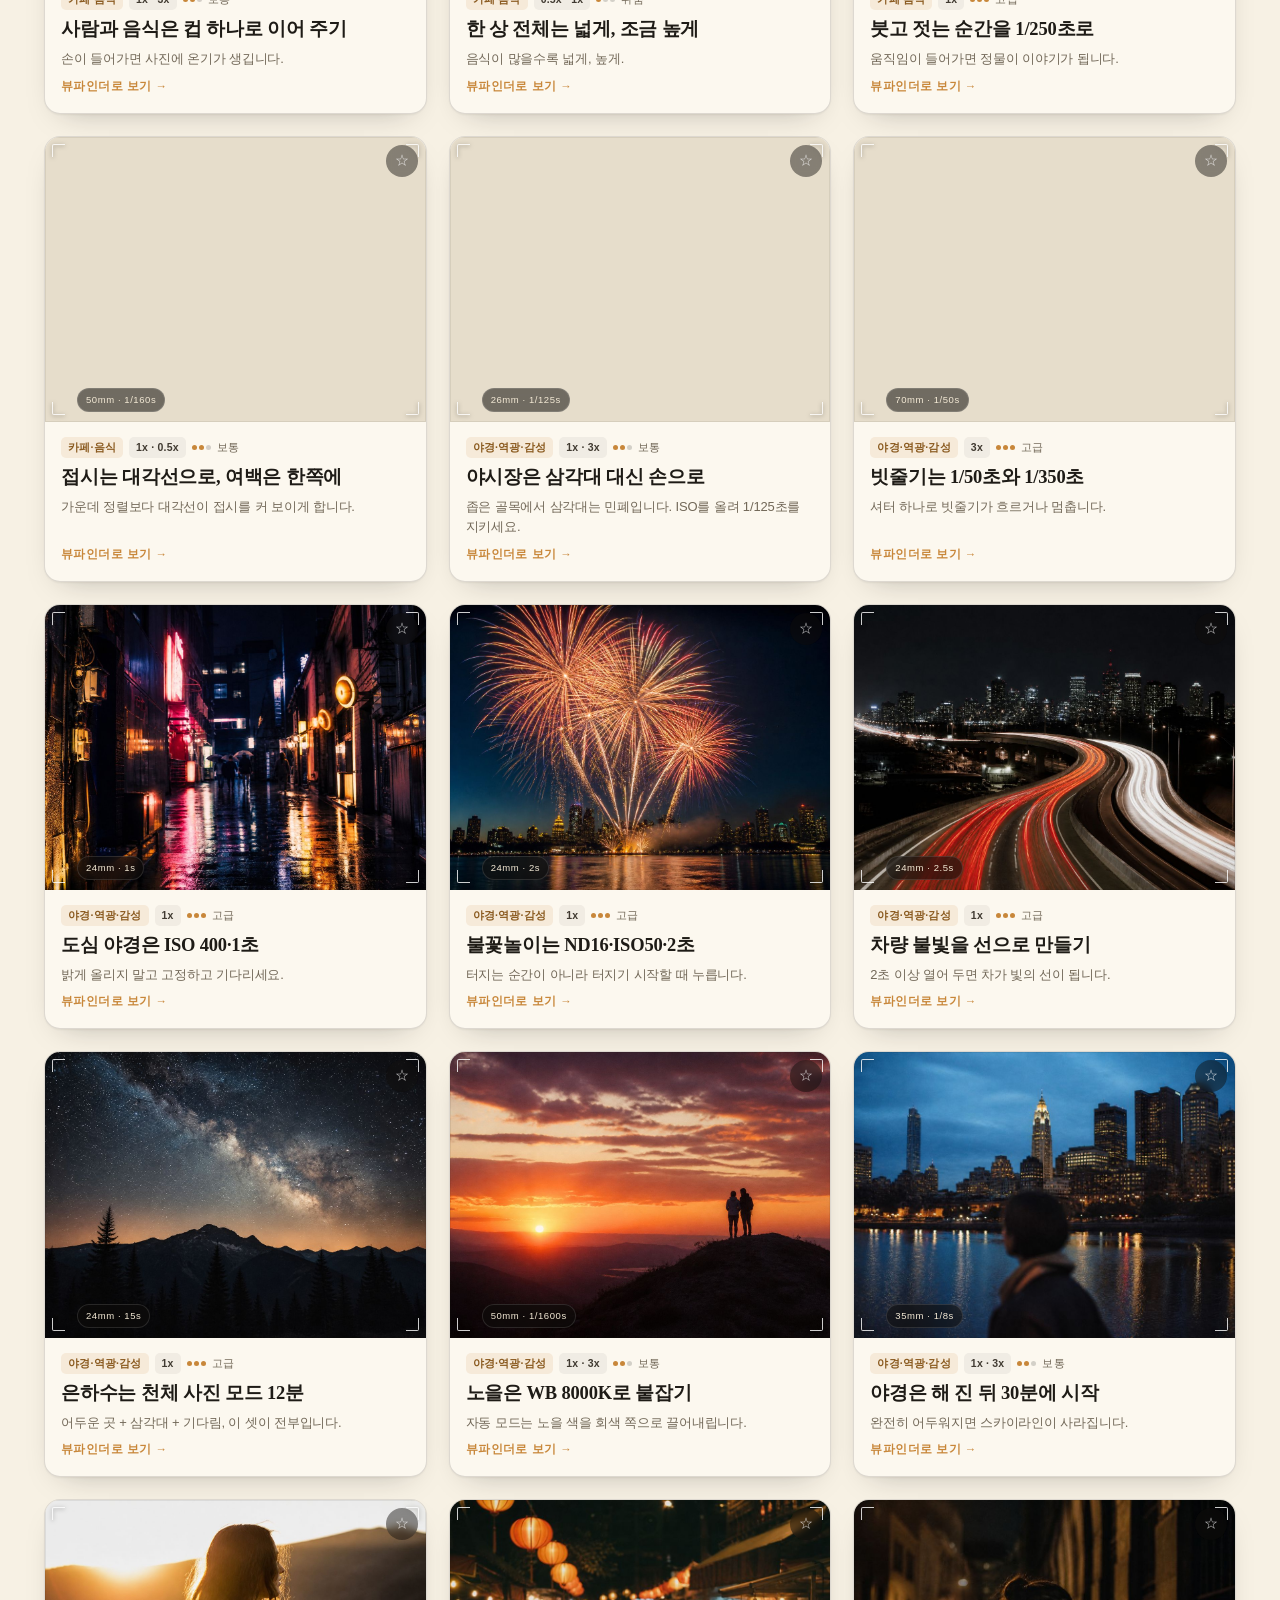
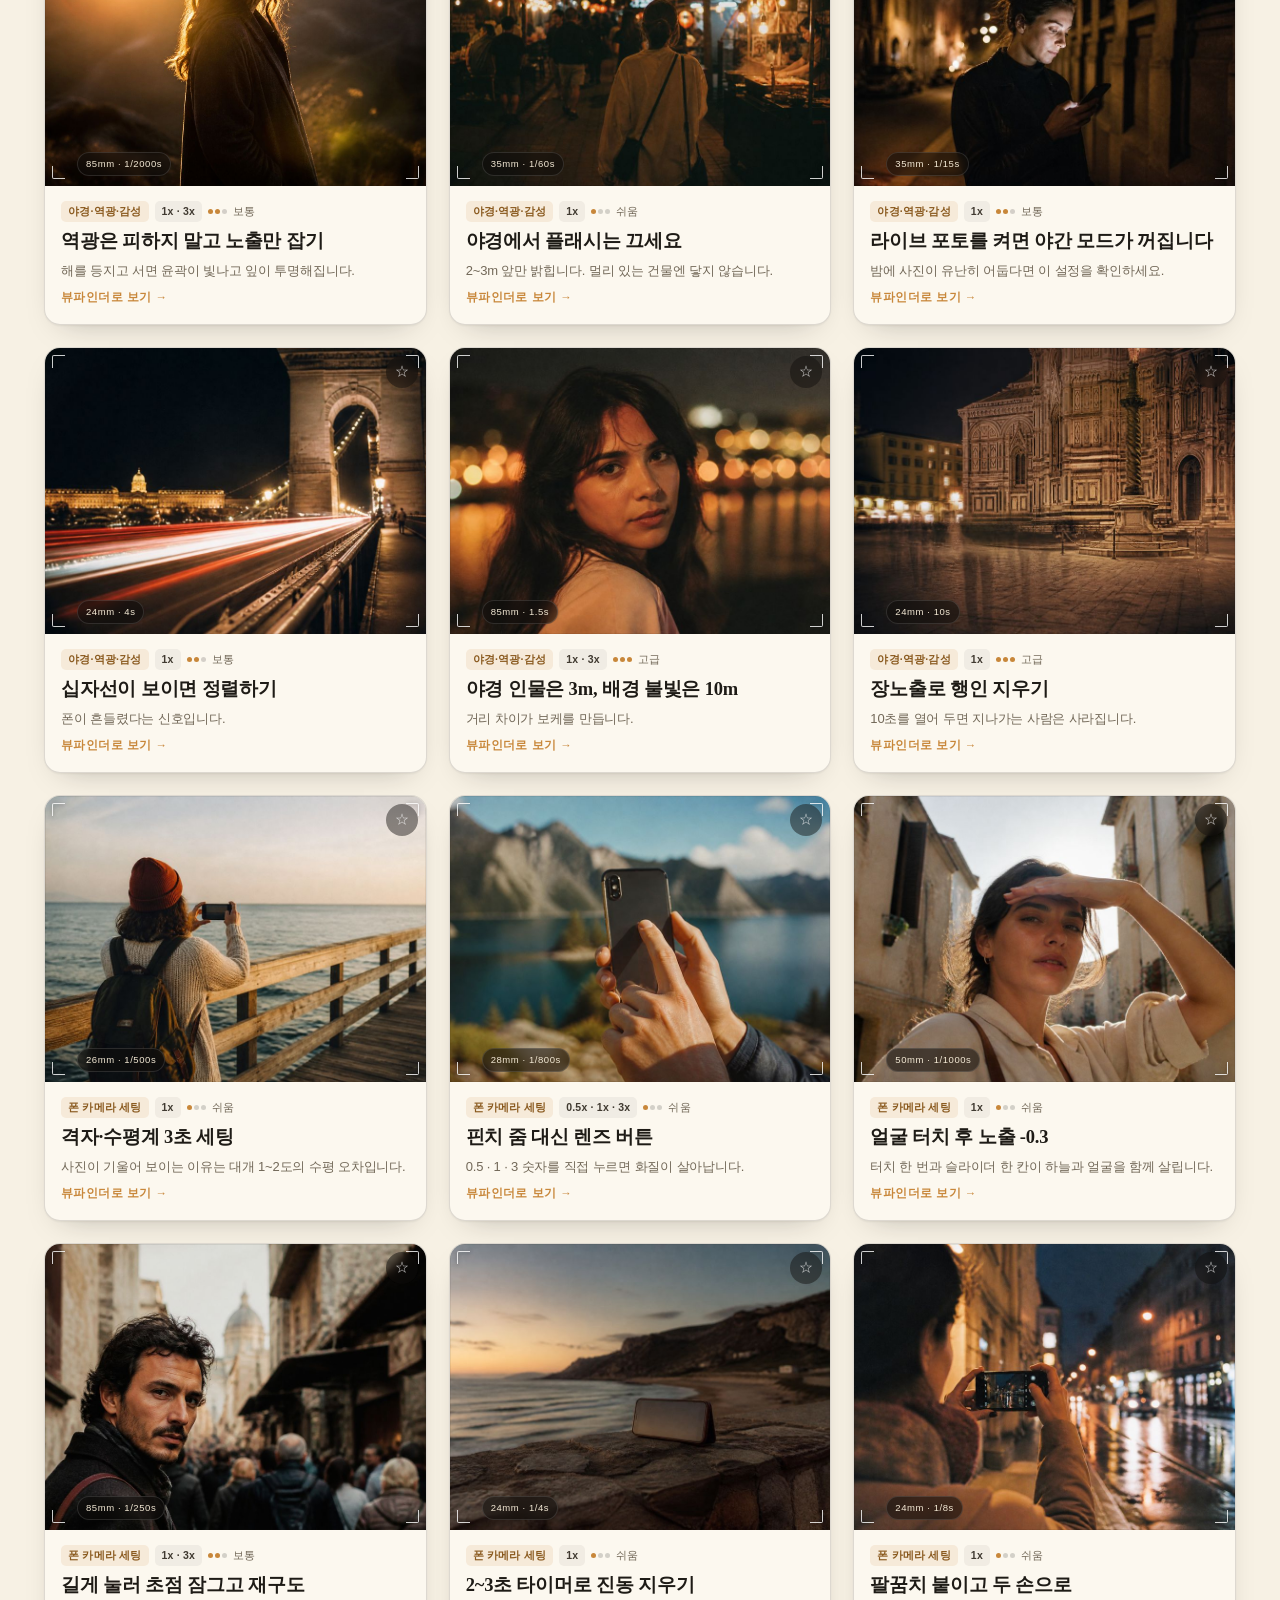
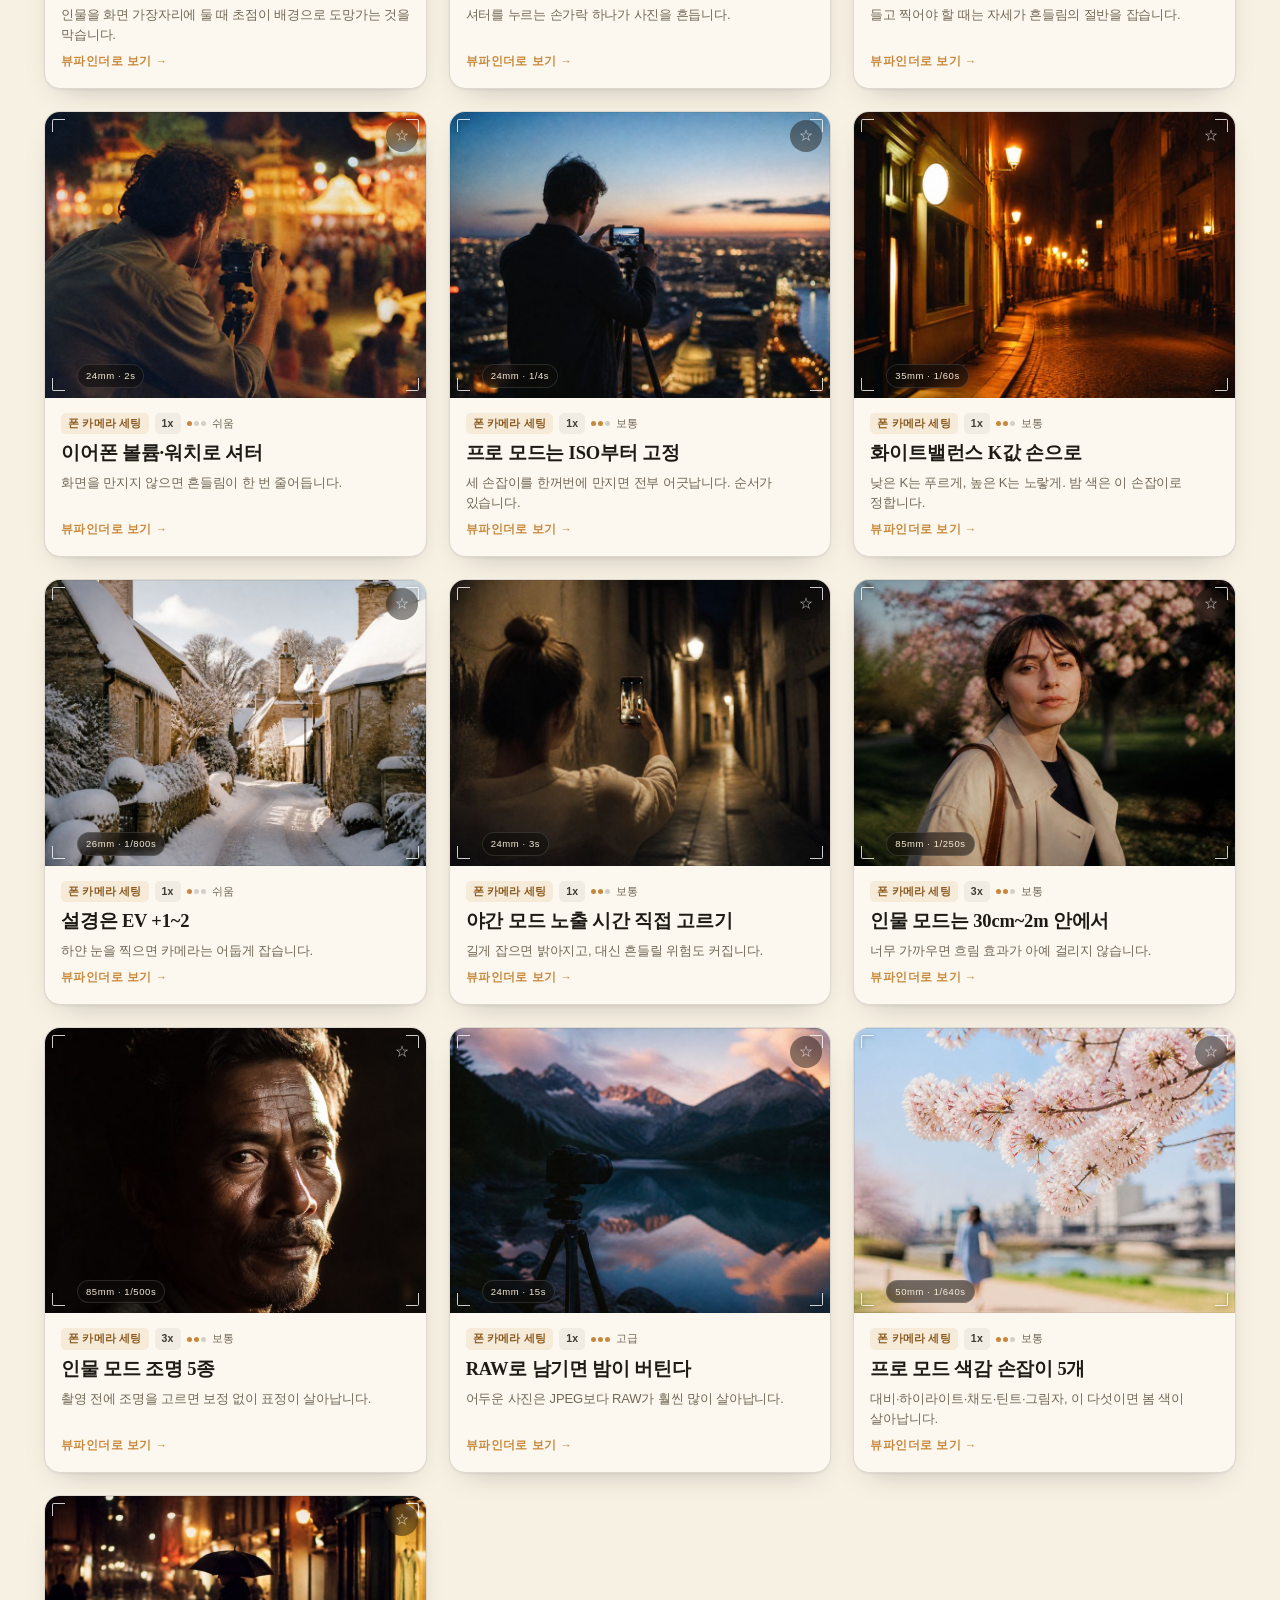
==== commit c29a3494: "fix: 탭·필터 전환 시 첫 카드 스크롤 정렬 + 의미 중복 카드 10장 전수 교체 - 탭/렌즈/난이도/스크랩/검색을 바꾸면 sticky 상단바+필터 바 높이를 실측해   첫 카" ====
--- a/index.html
+++ b/index.html
@@ -39,7 +39,7 @@
         <dl class="stats">
           <div><dt>실전 카드</dt><dd id="statCards">100</dd></div>
           <div><dt>검증한 원문 링크</dt><dd>13</dd></div>
-          <div><dt>참고 링크</dt><dd>51</dd></div>
+          <div><dt>참고 링크</dt><dd>65</dd></div>
         </dl>
       </div>
       <div class="hero__film" aria-hidden="true">
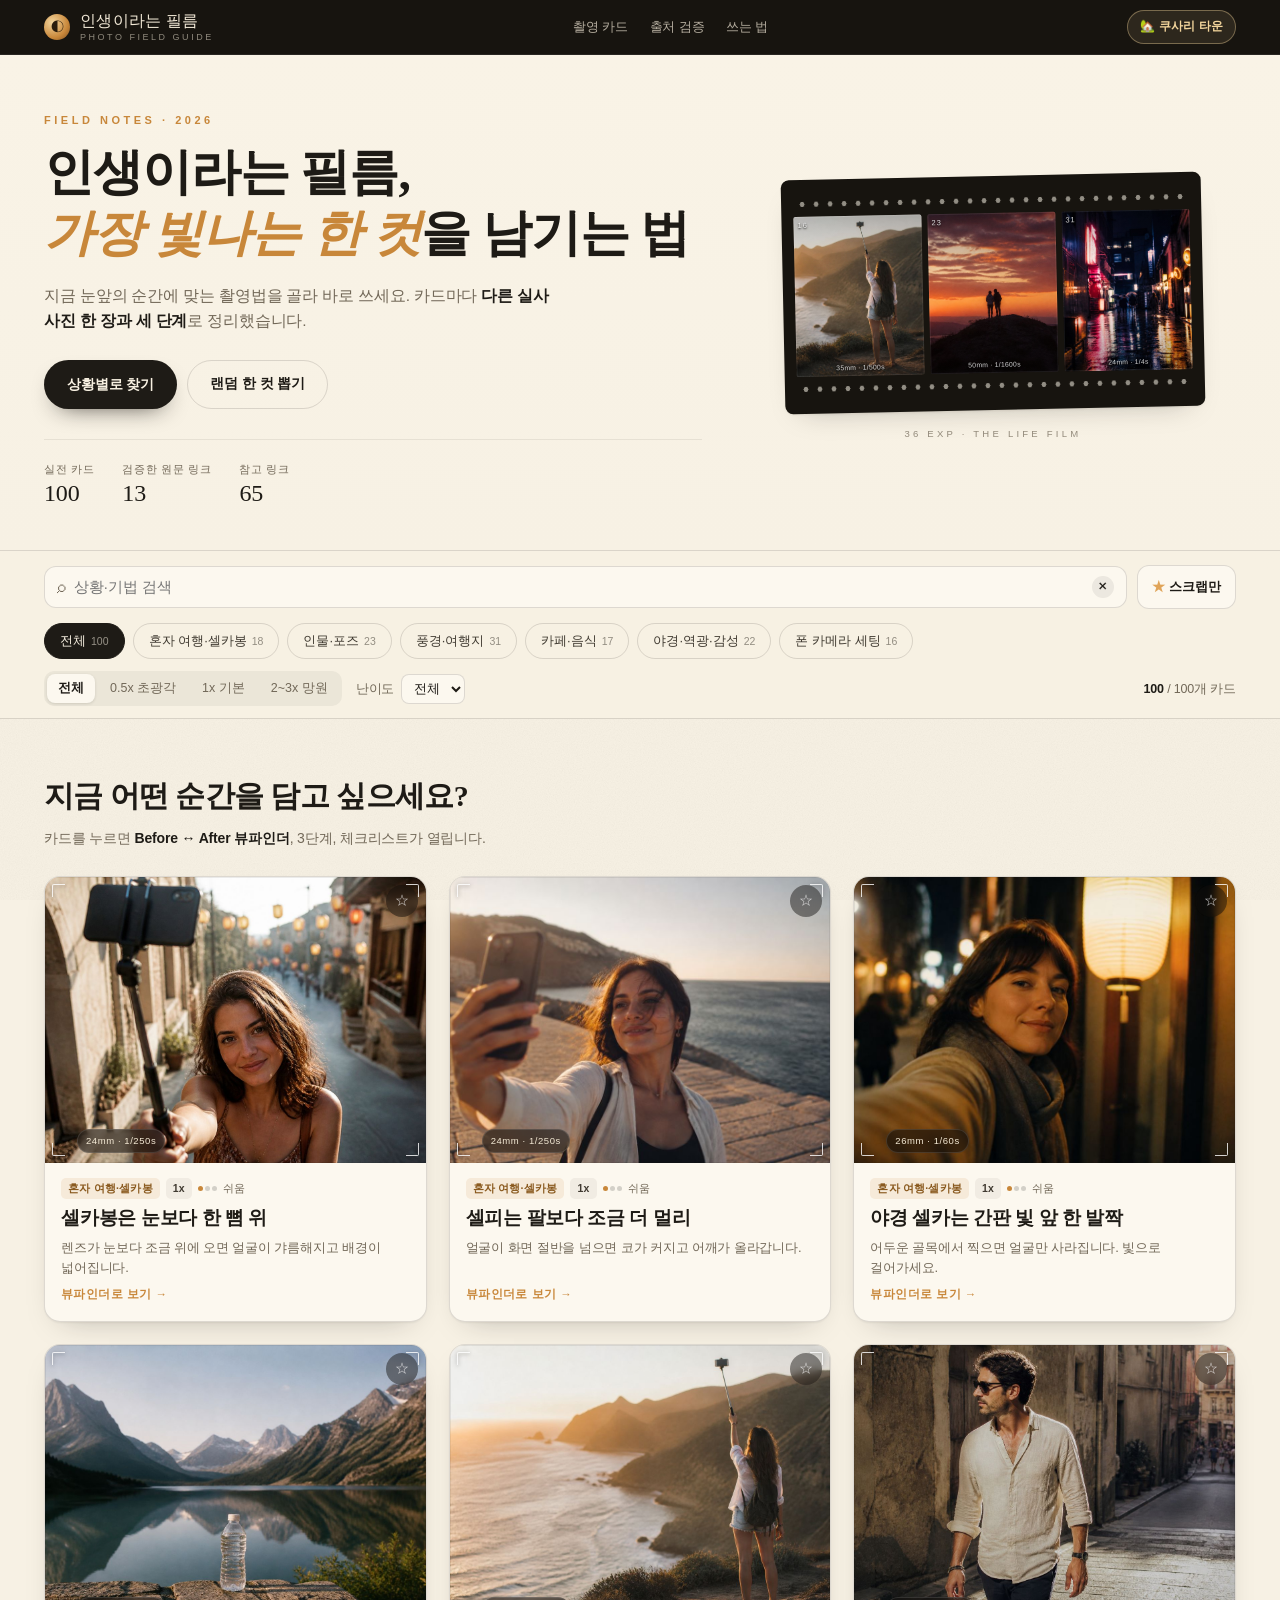
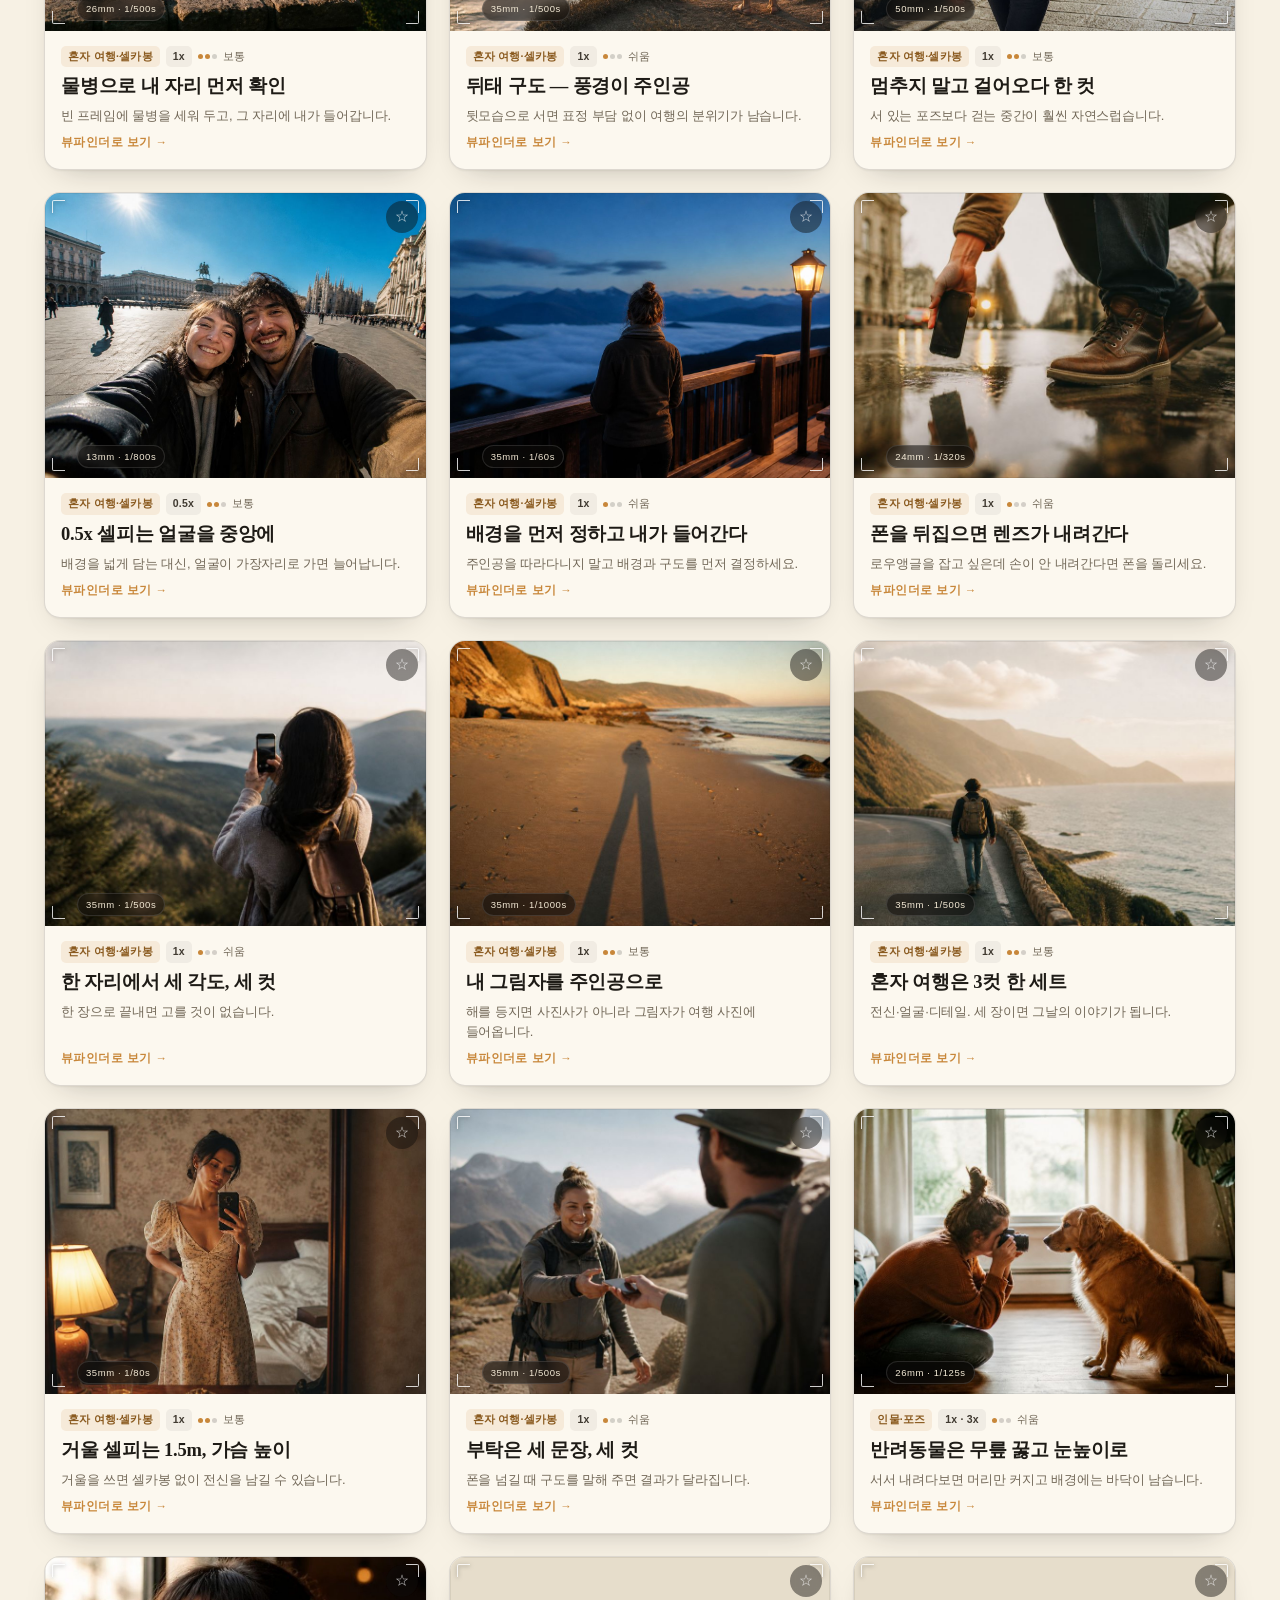
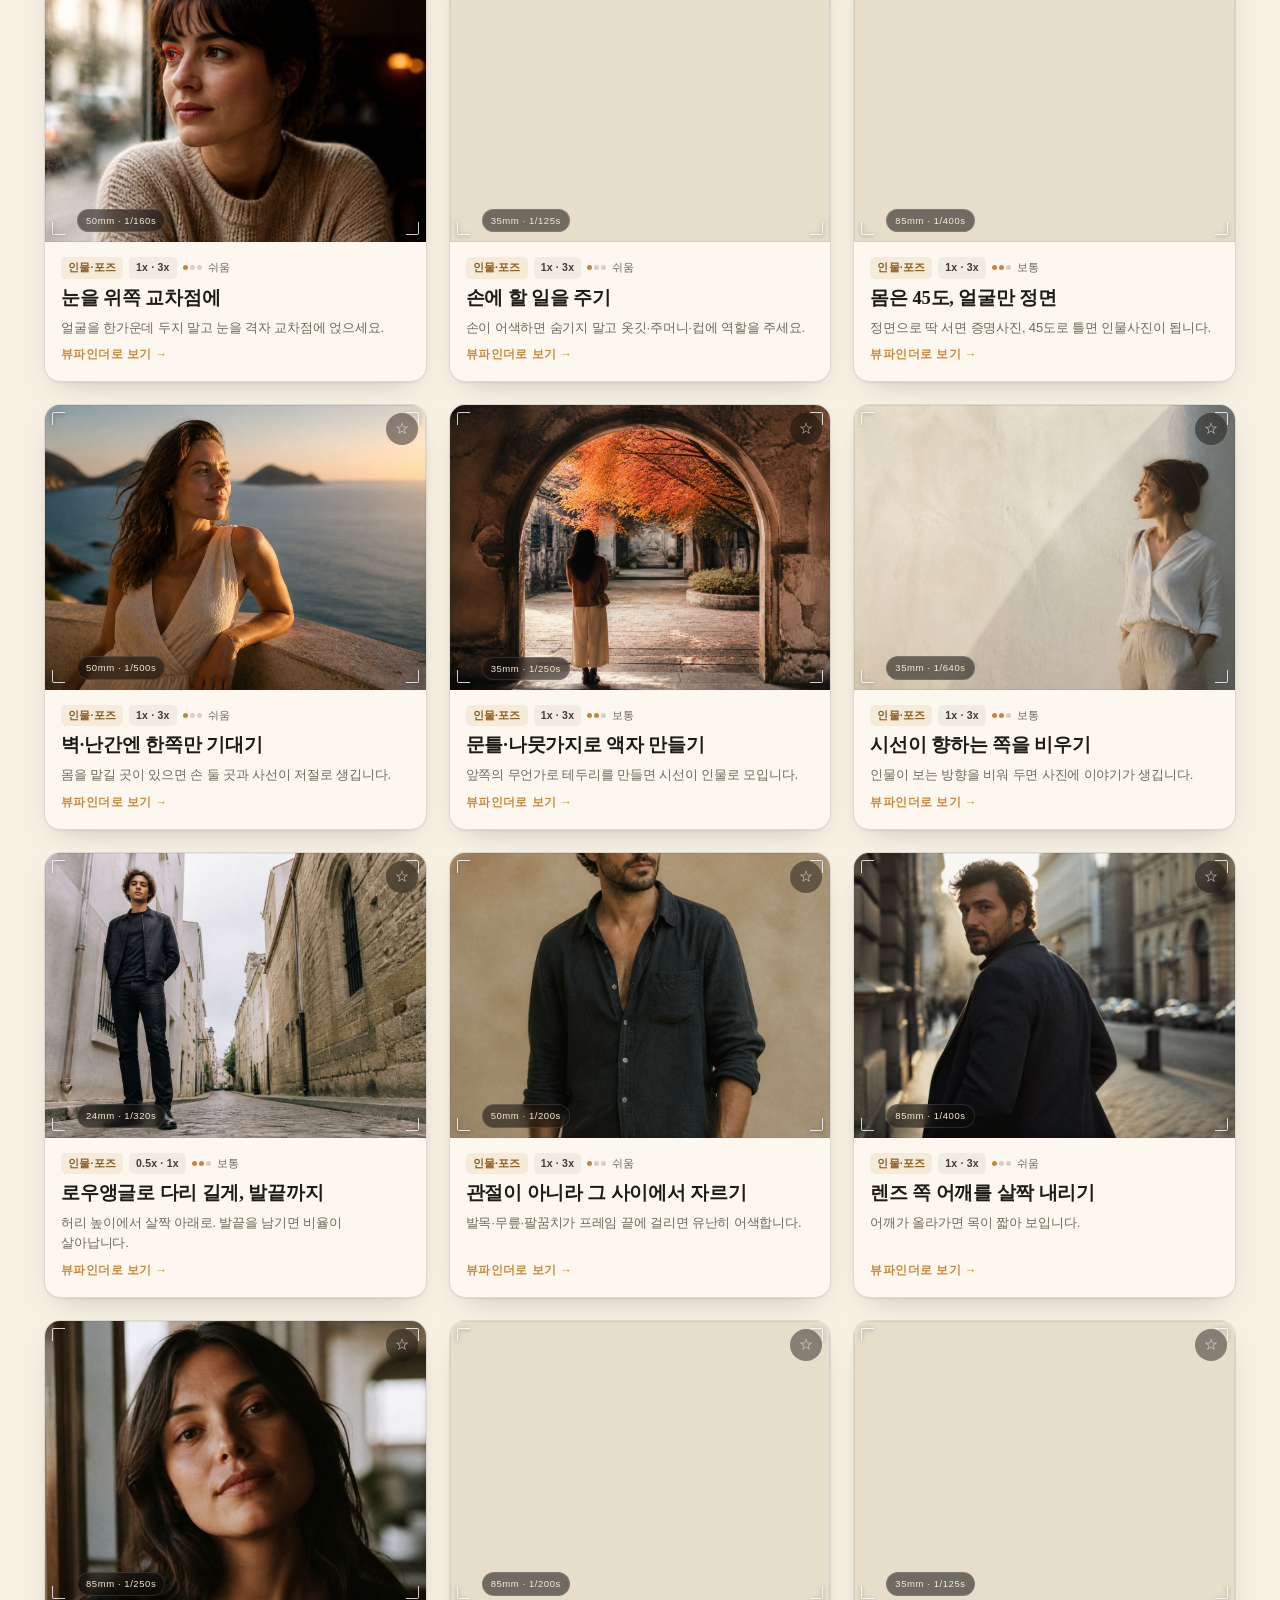
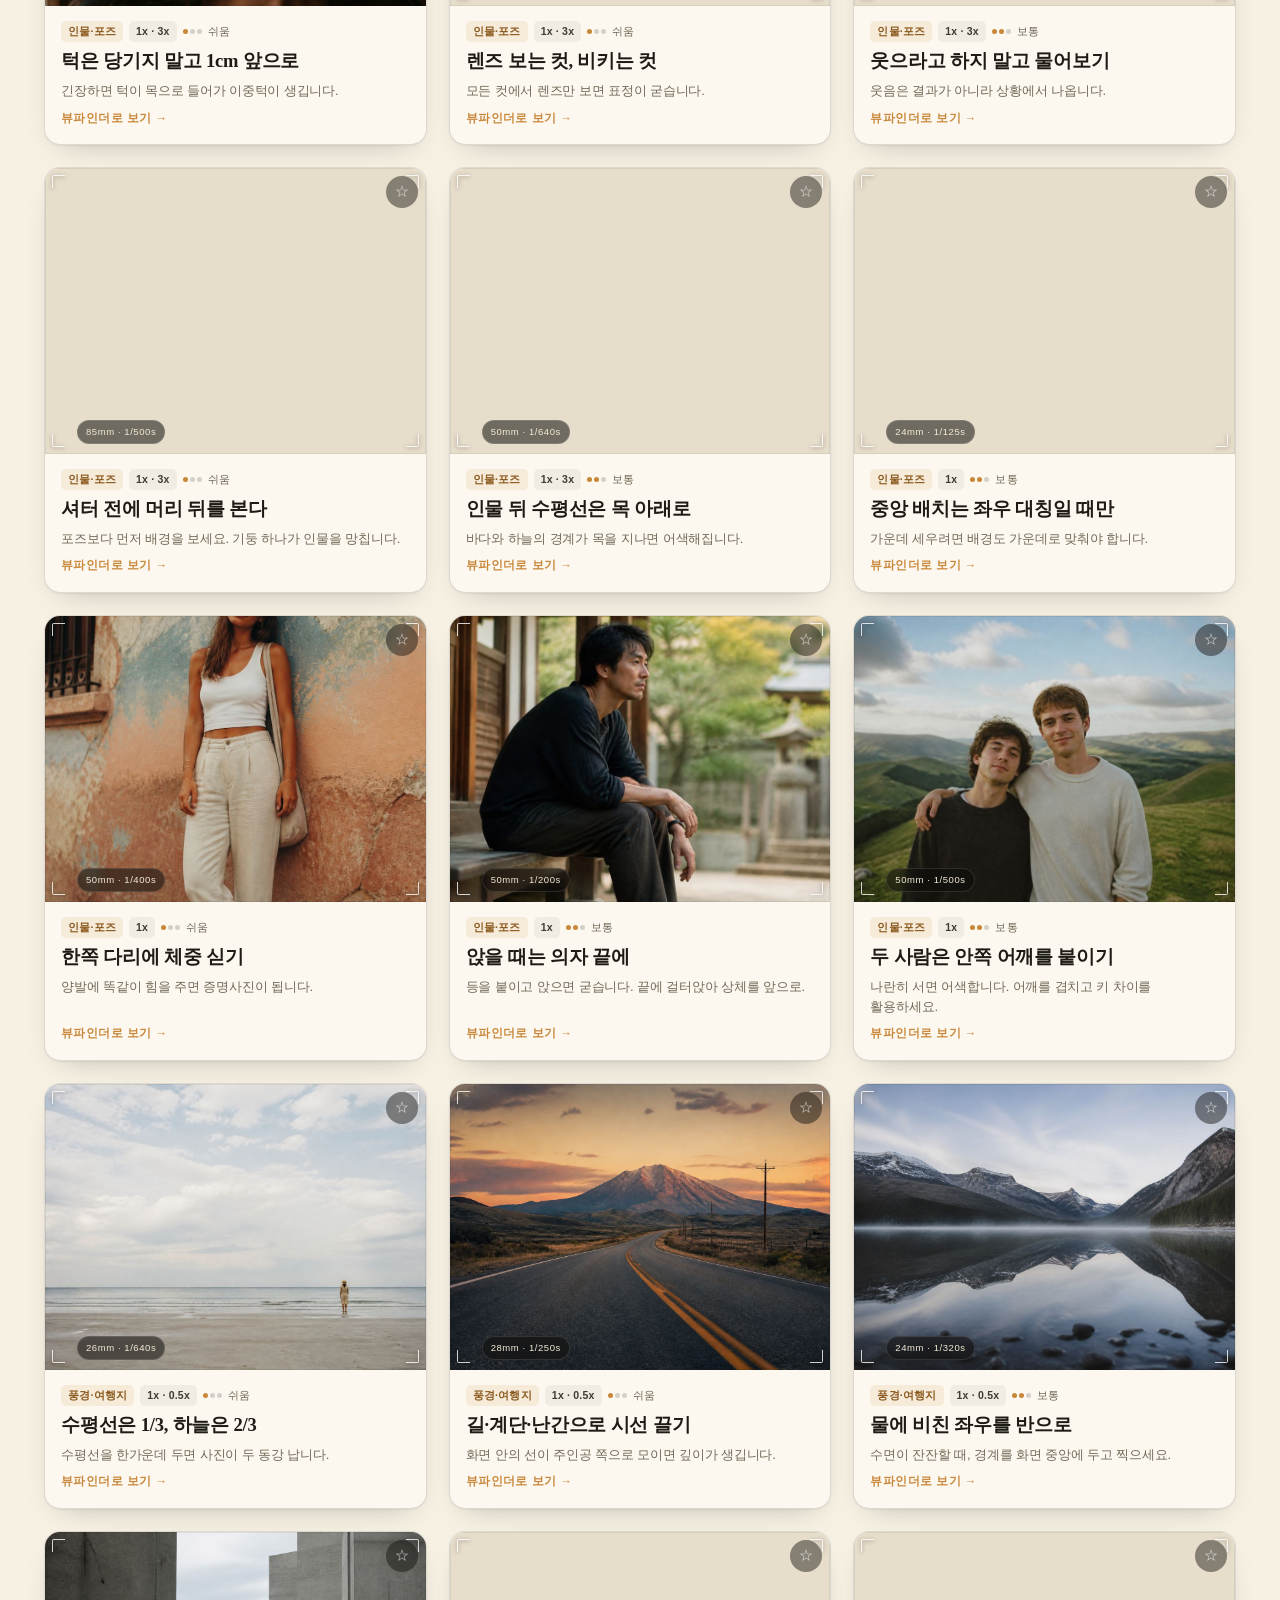
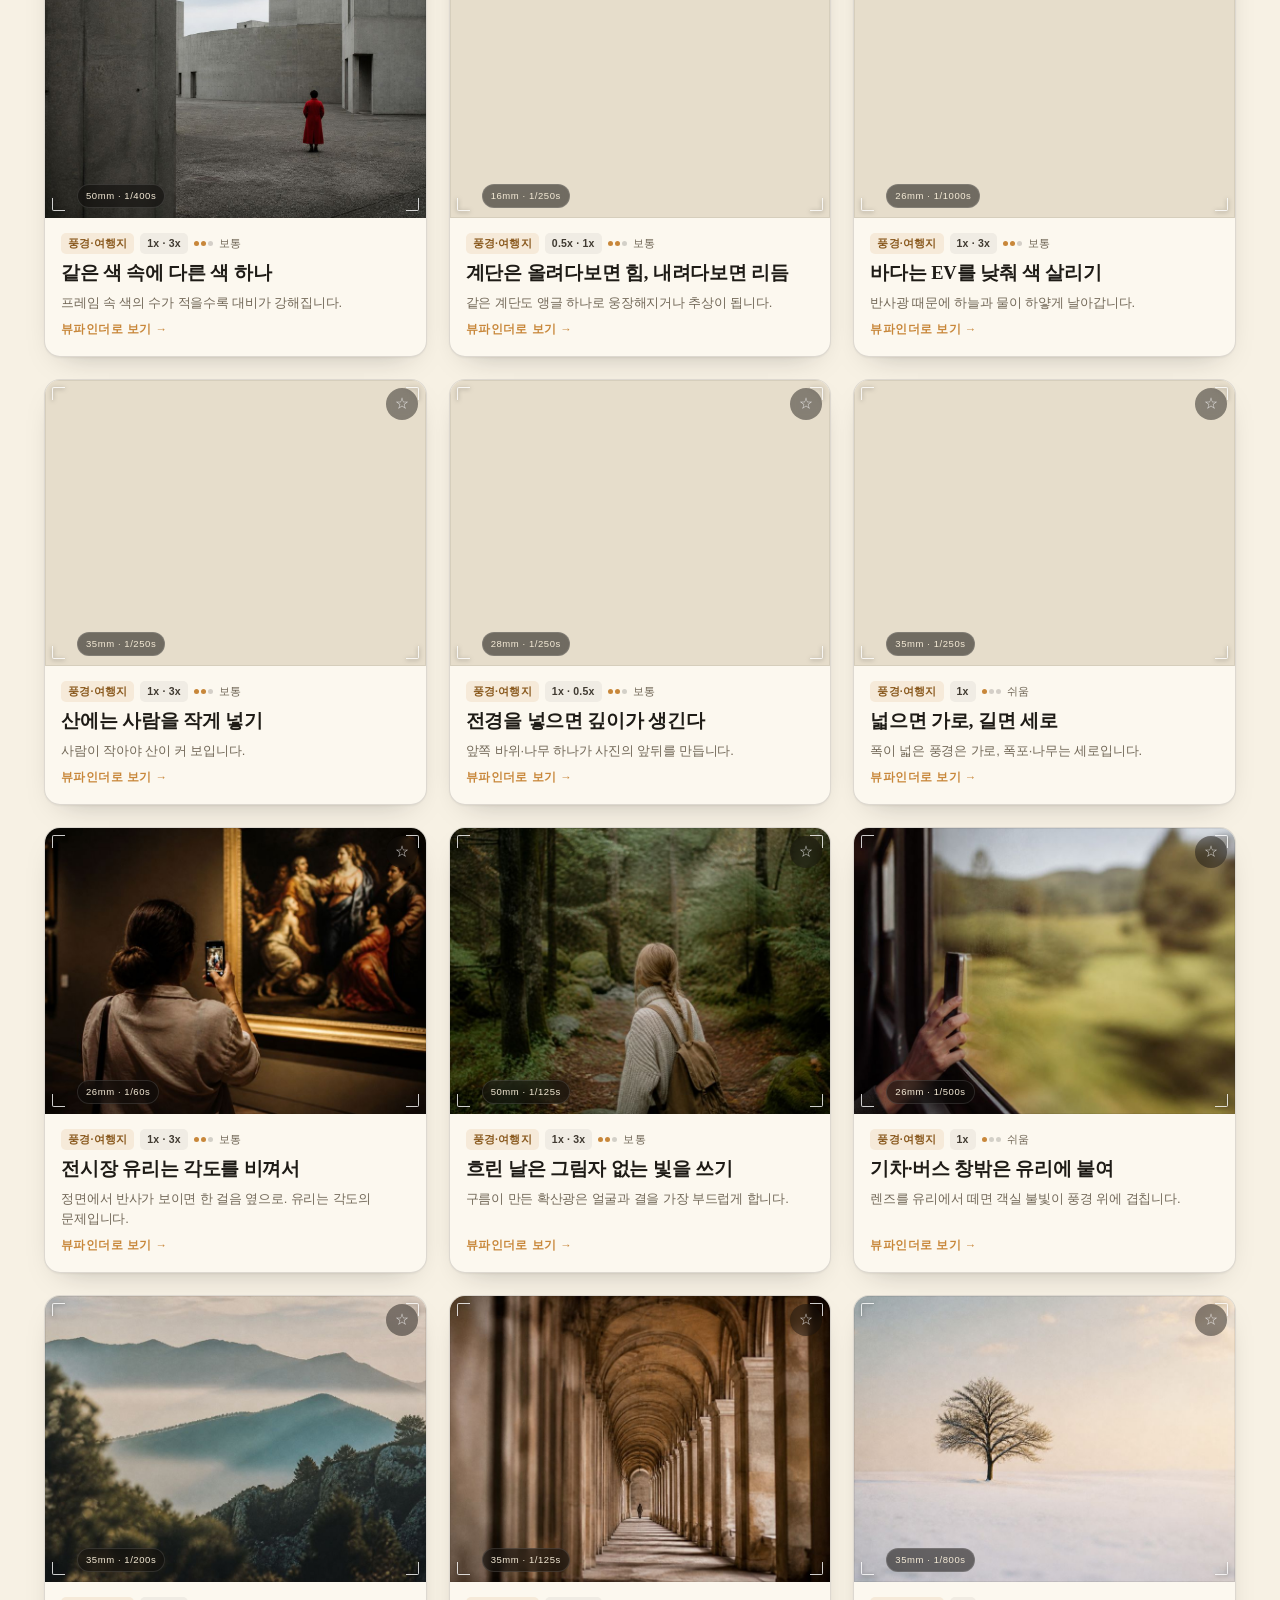
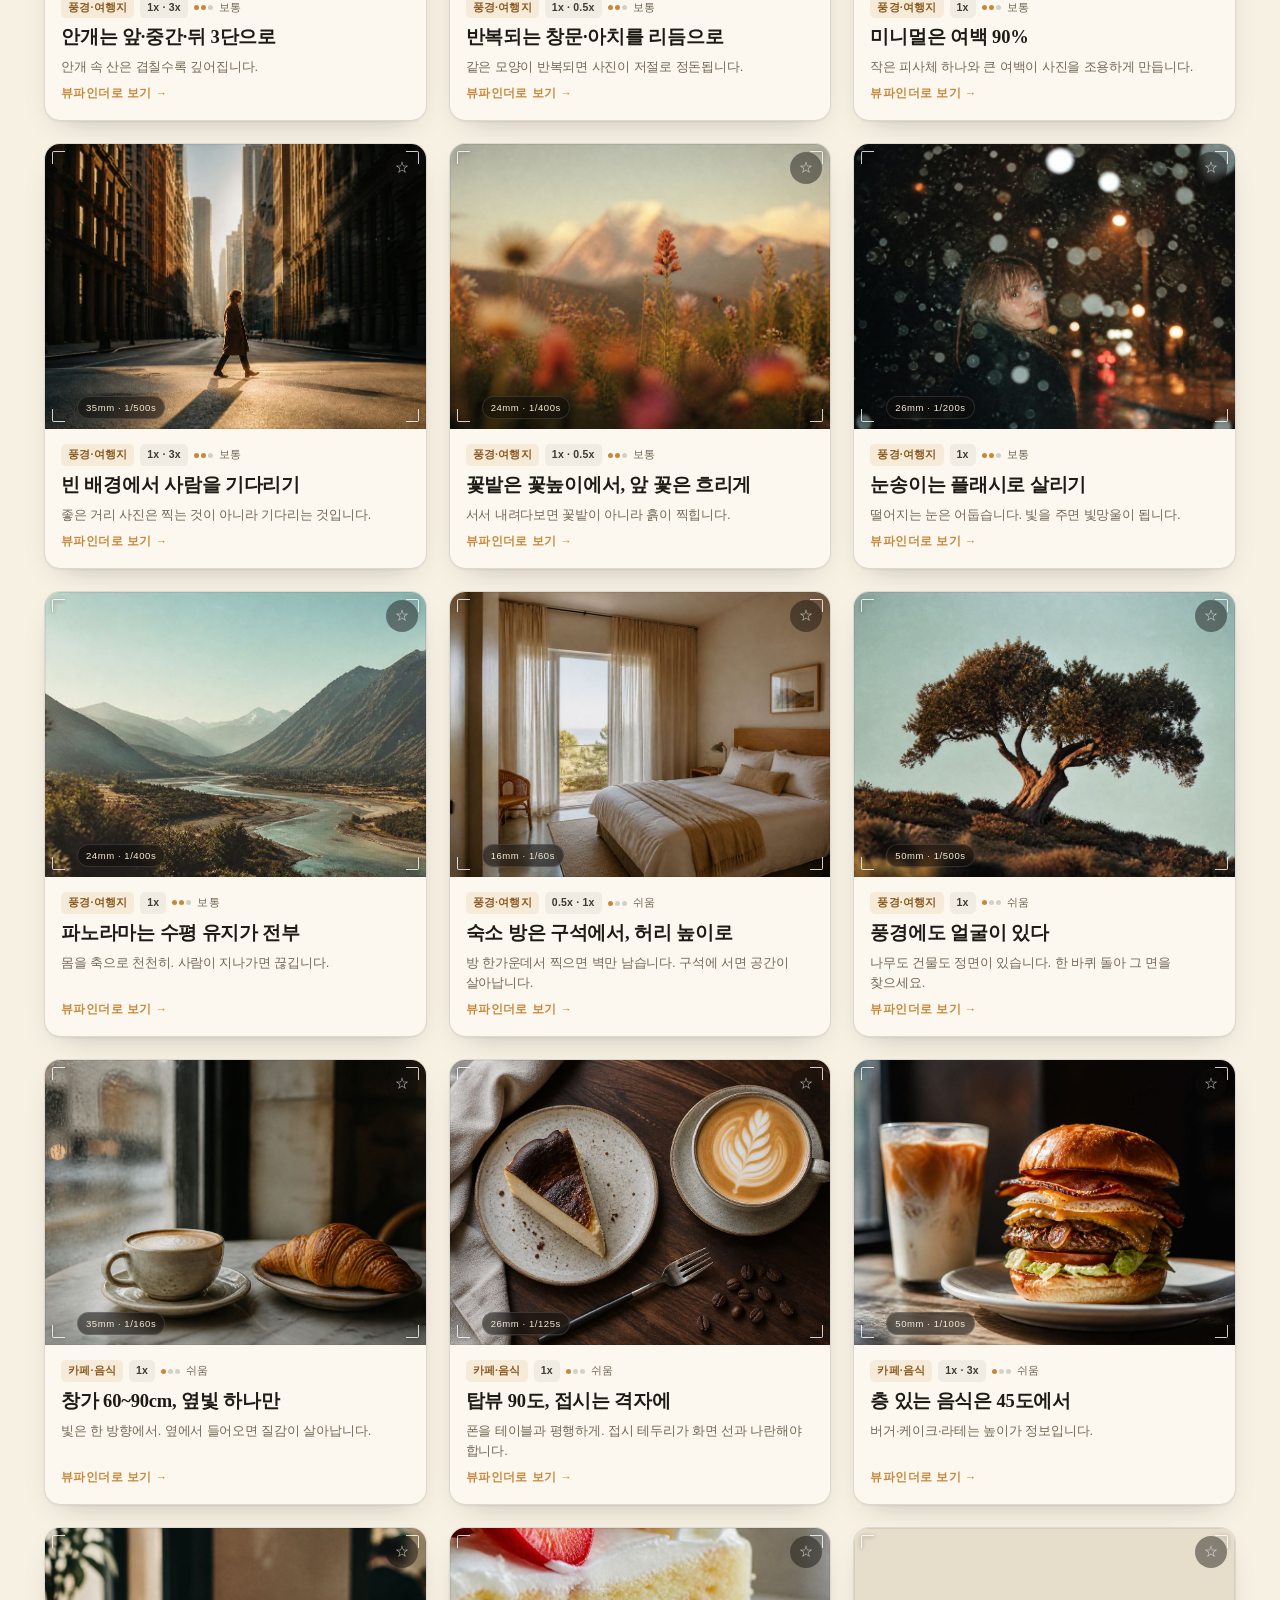
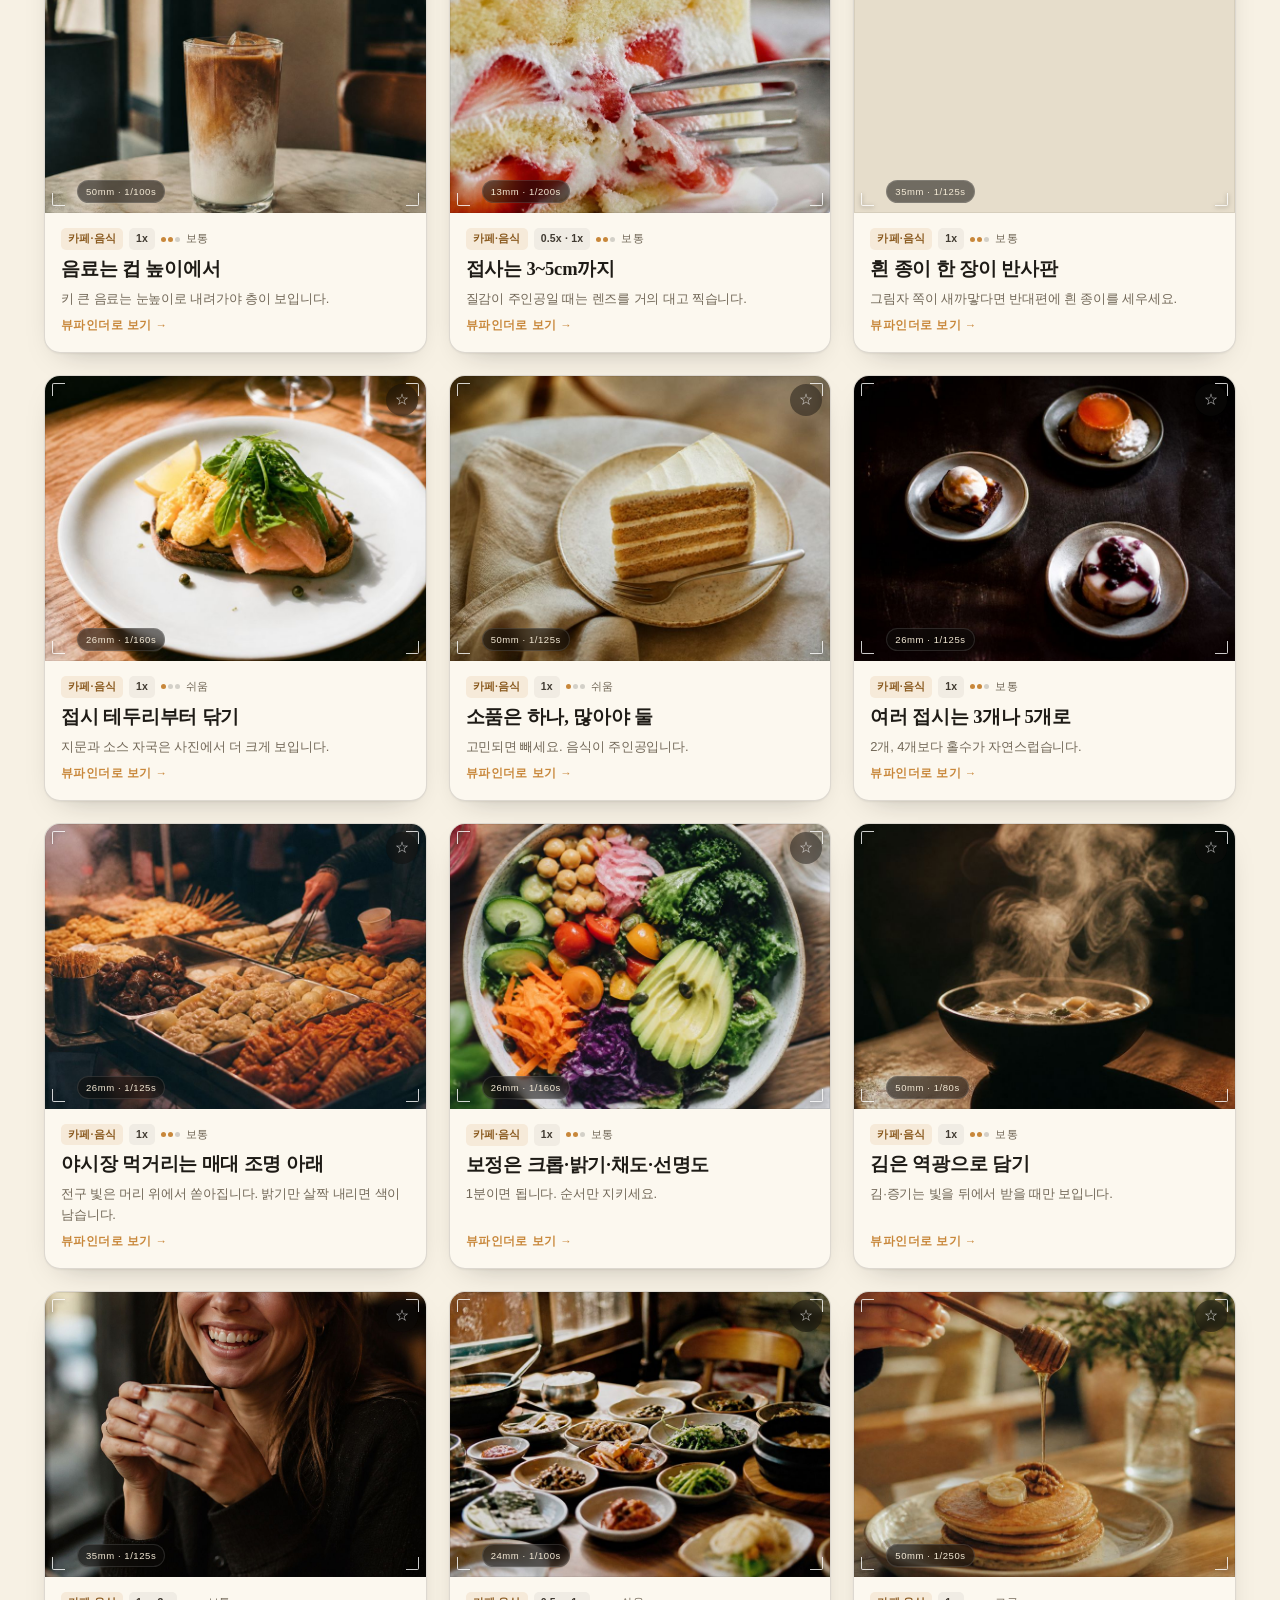
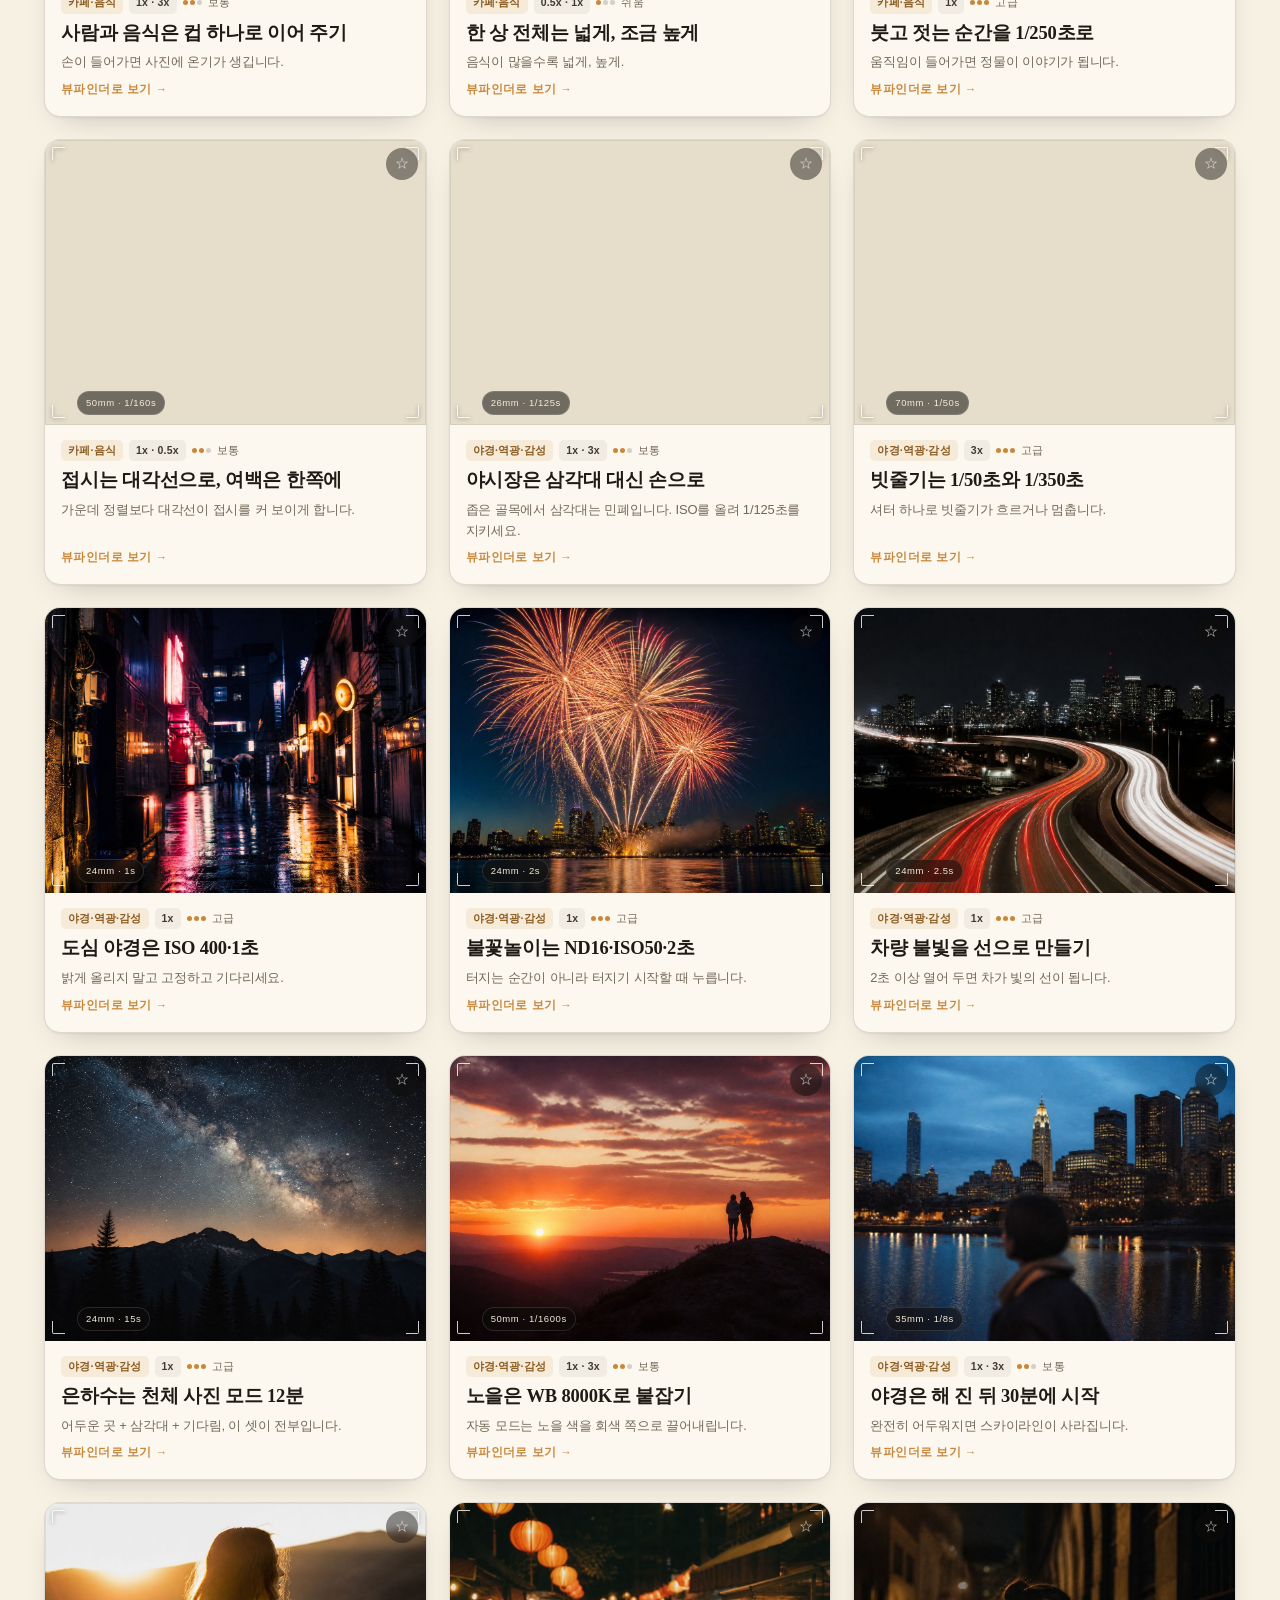
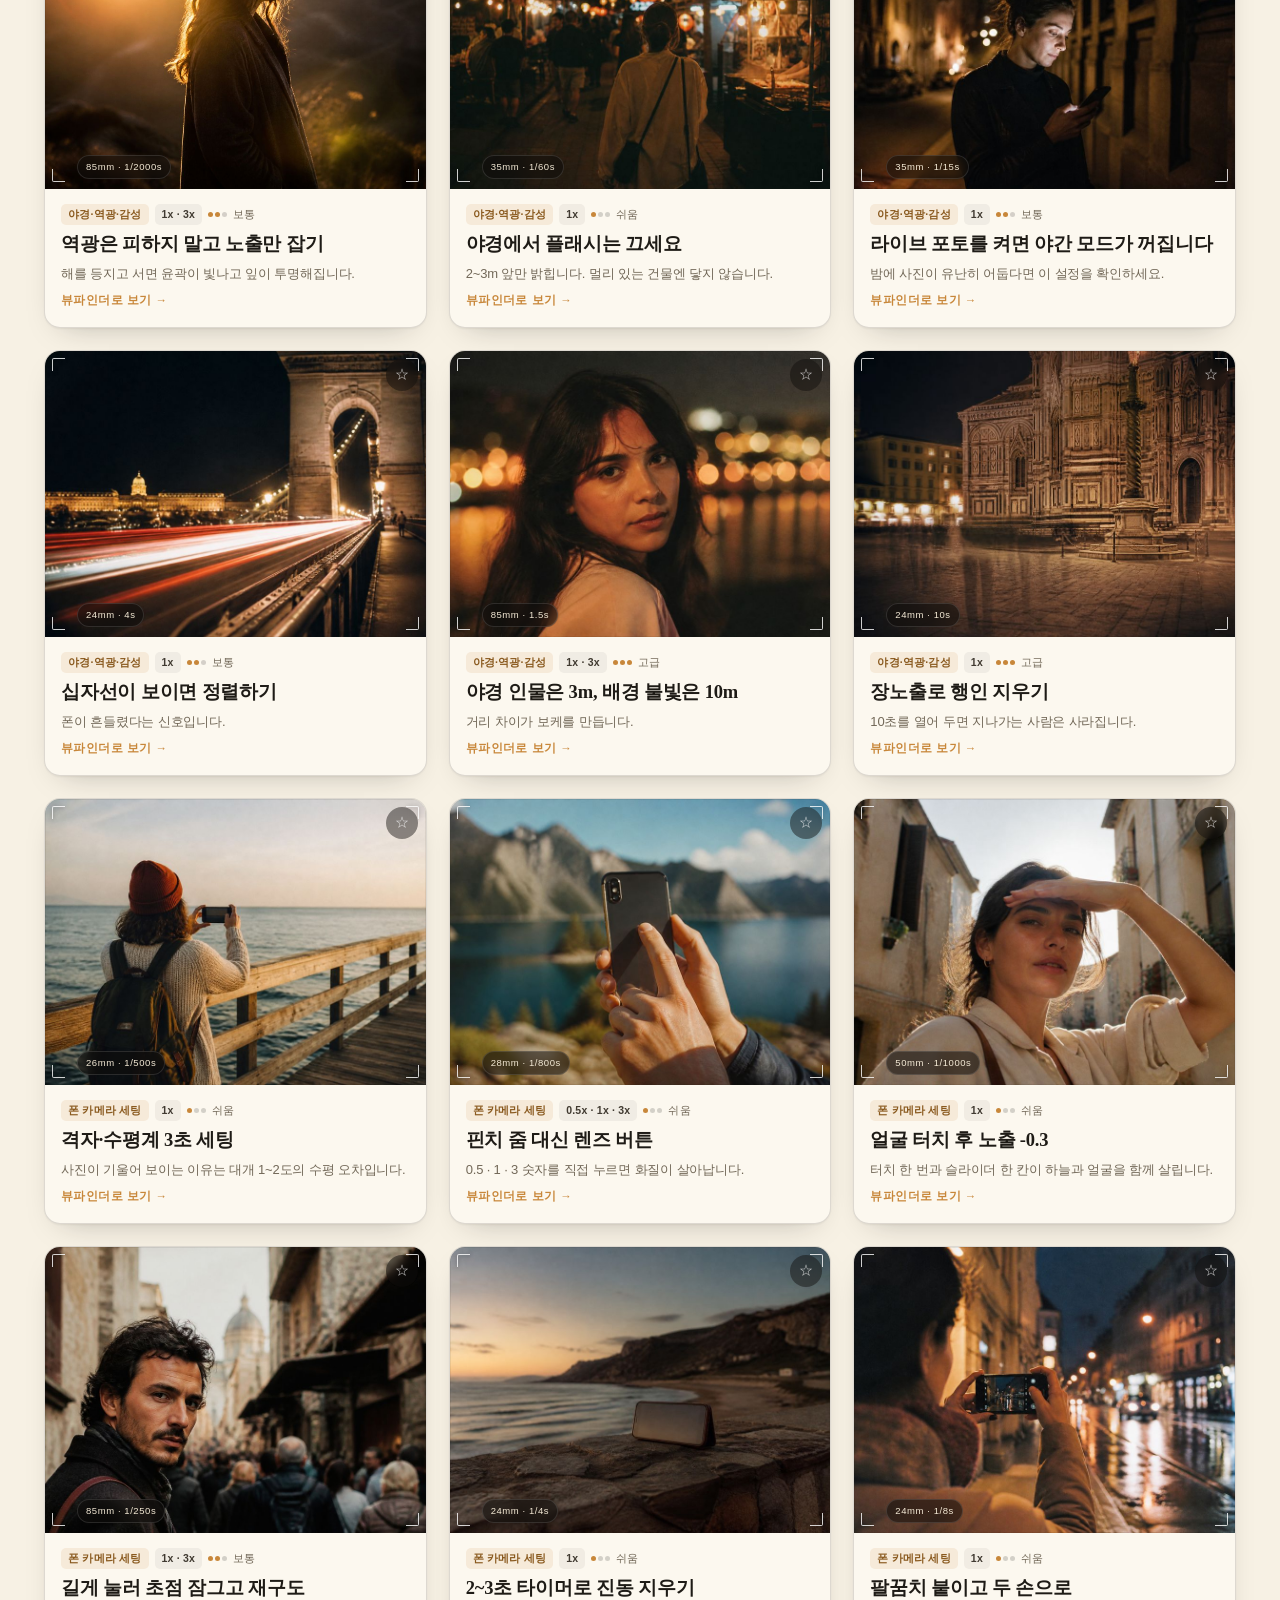
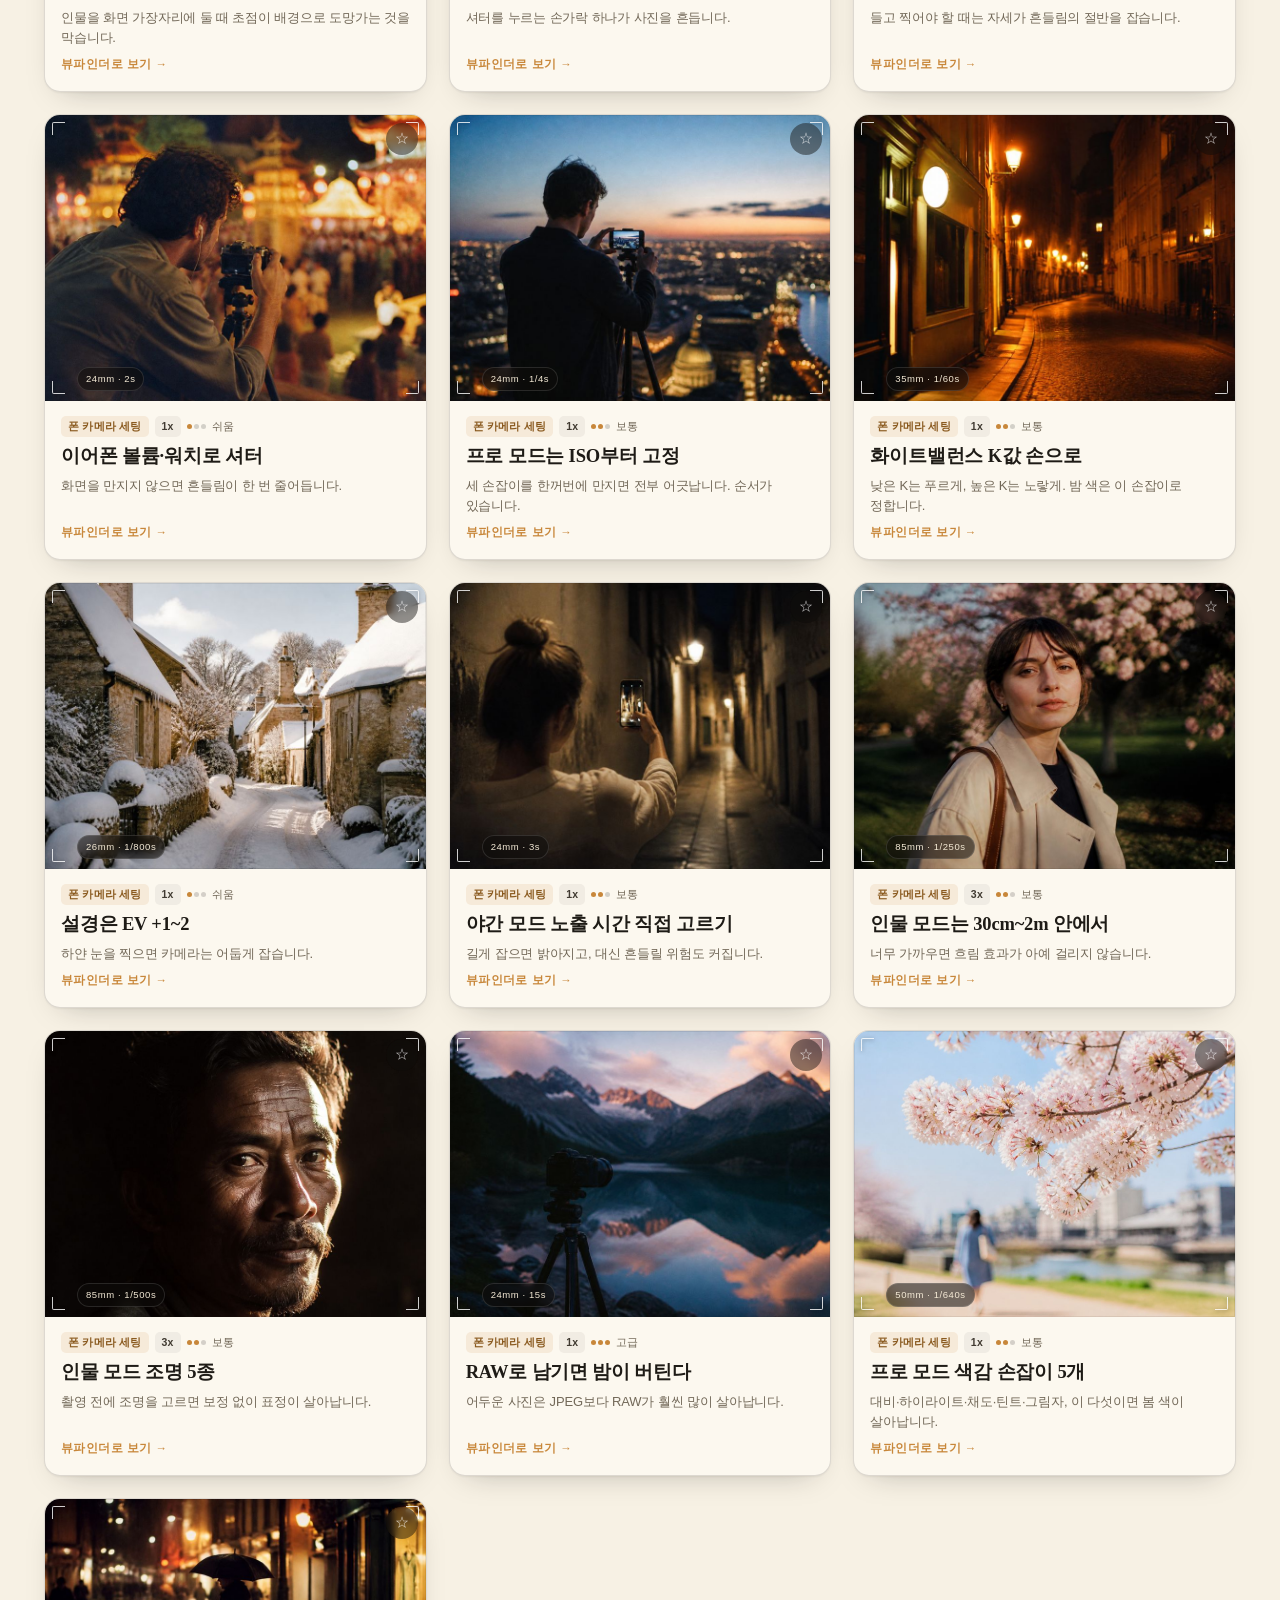
==== commit 0e0c5b37: "feat: 상단 바에 🏡 쿠사리 타운 빌리지 바로가기 추가 (같은 탭 이동)" ====
--- a/index.html
+++ b/index.html
@@ -22,6 +22,7 @@
       <a href="#sources">출처 검증</a>
       <a href="#how">쓰는 법</a>
     </nav>
+    <a class="town-link" href="https://kusari-village.vercel.app/" target="_self" title="쿠사리 타운으로 돌아가기">🏡 쿠사리 타운</a>
   </div>
 </header>
 
--- a/styles.css
+++ b/styles.css
@@ -46,6 +46,18 @@
 .topnav{display:flex;gap:22px;font-size:13px;color:rgba(242,233,215,.72)}
 .topnav a{text-decoration:none}
 .topnav a:hover{color:#fff}
+
+/* 🏡 쿠사리 타운 바로가기 (1단계 사이트 공통) */
+.town-link{
+  display:inline-flex;align-items:center;gap:6px;flex:none;
+  padding:6px 12px;border-radius:999px;
+  border:1px solid rgba(243,213,156,.38);background:rgba(243,213,156,.10);
+  color:#f3d59c;font-size:12px;font-weight:600;letter-spacing:.01em;
+  text-decoration:none;white-space:nowrap;
+  transition:background .15s,color .15s,border-color .15s;
+}
+.town-link:hover{background:rgba(243,213,156,.2);border-color:rgba(243,213,156,.65);color:#fff}
+@media (max-width:520px){.town-link{padding:5px 10px;font-size:11.5px}}
 
 /* ── hero ────────────────────────────── */
 .hero{position:relative;z-index:1;background:linear-gradient(180deg,#f9f3e6 0%,var(--paper) 100%);border-bottom:1px solid var(--line)}
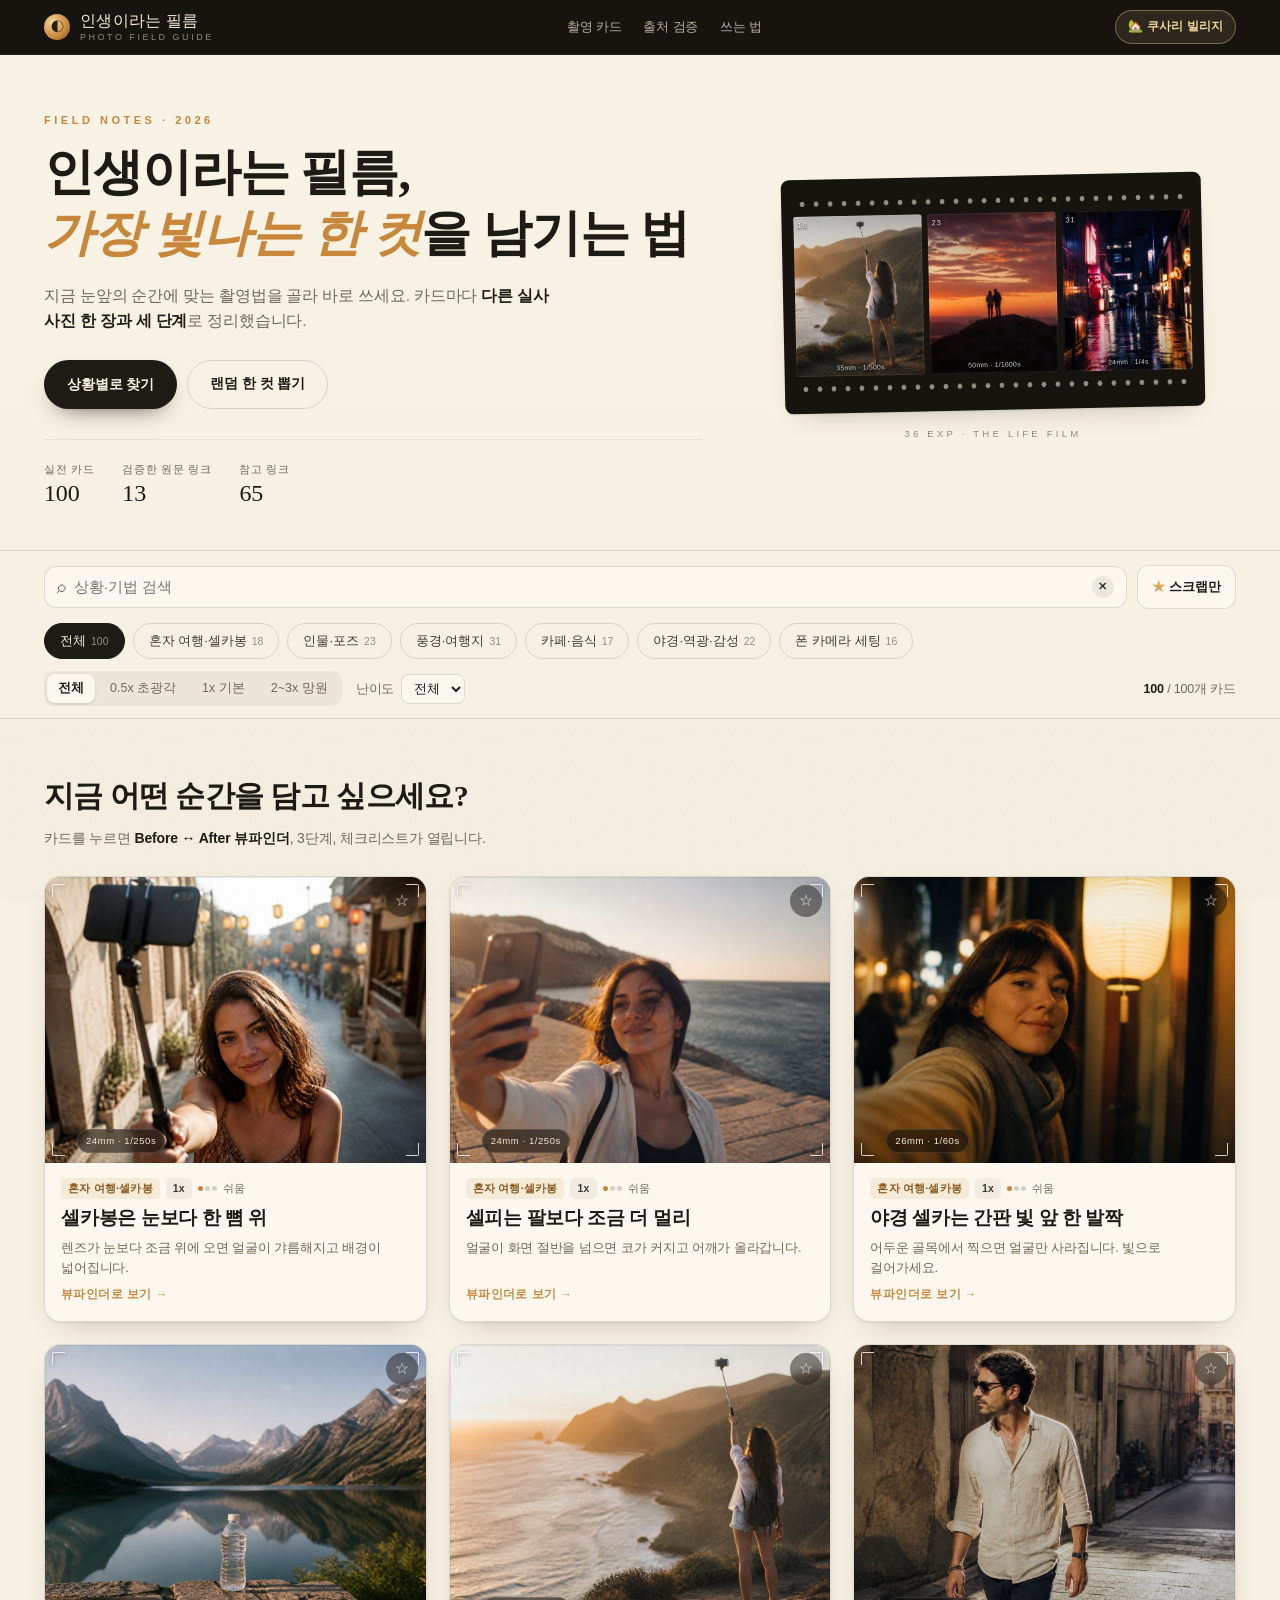
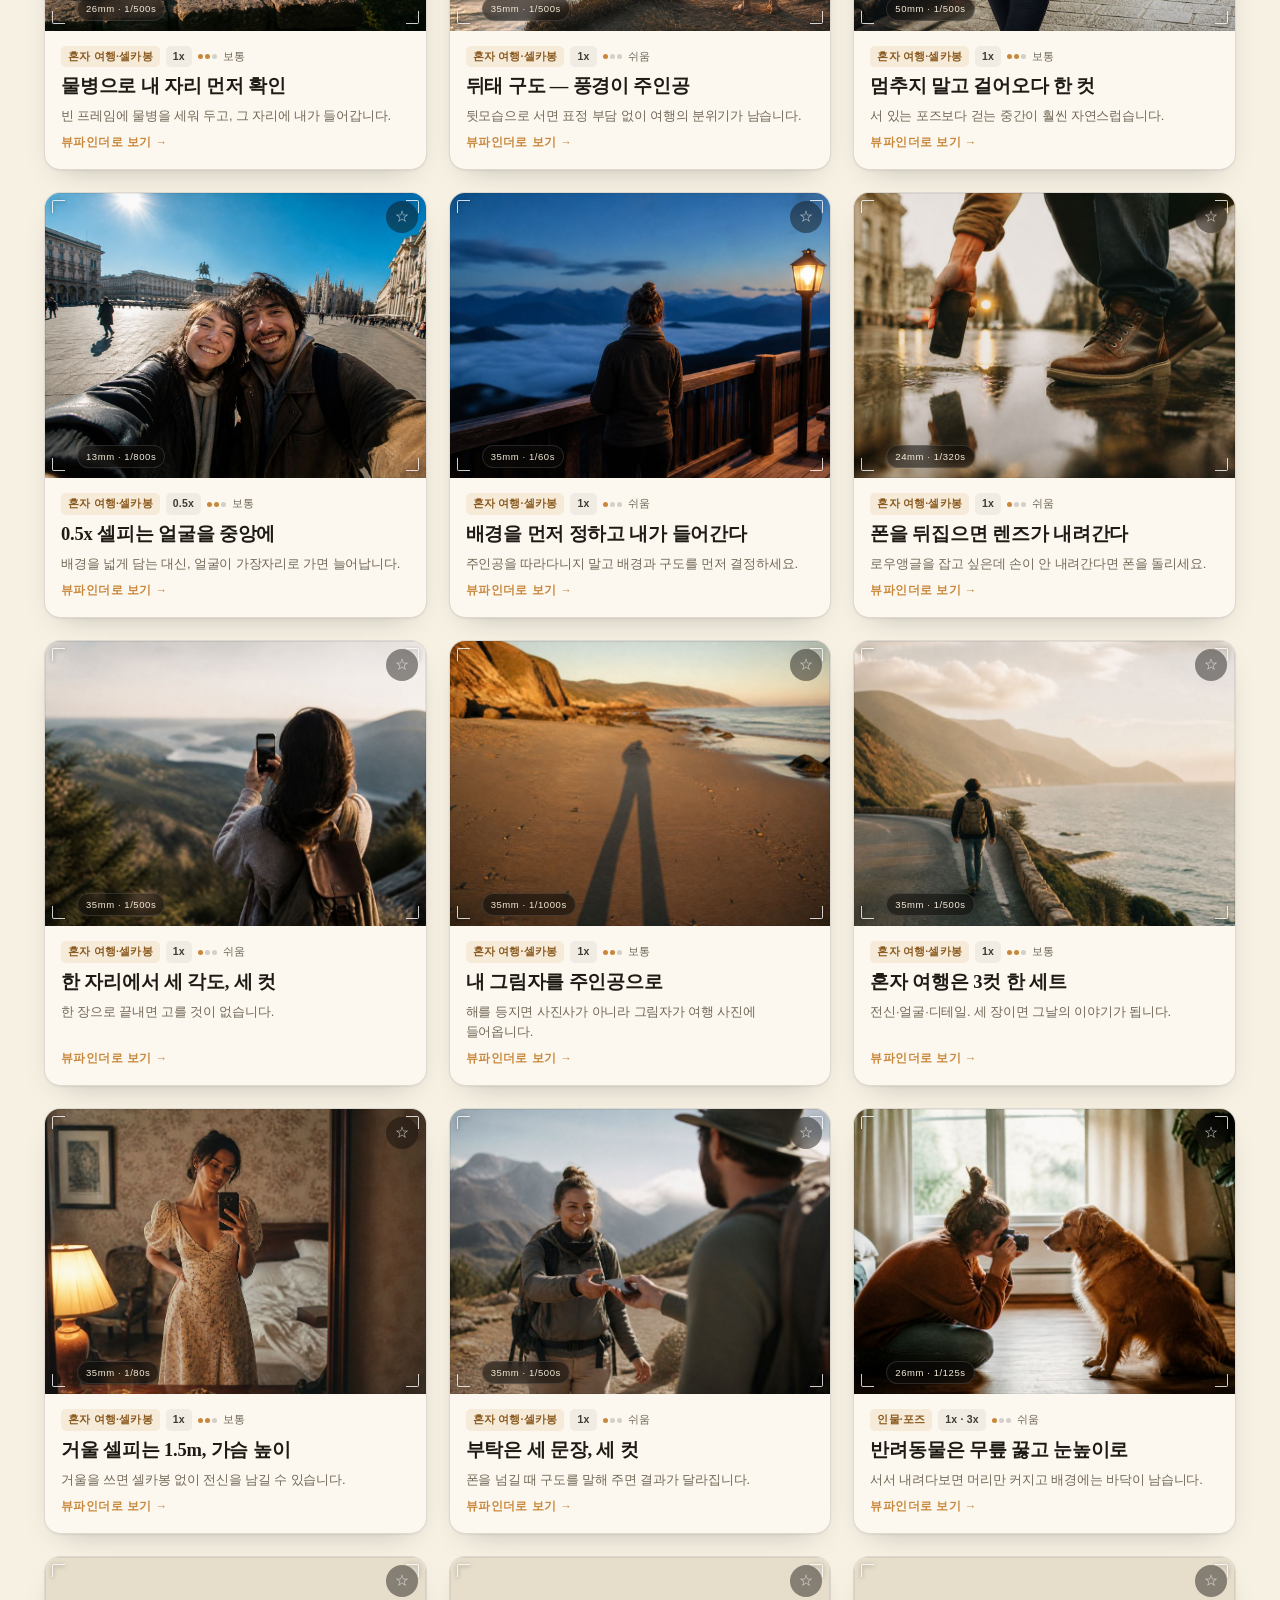
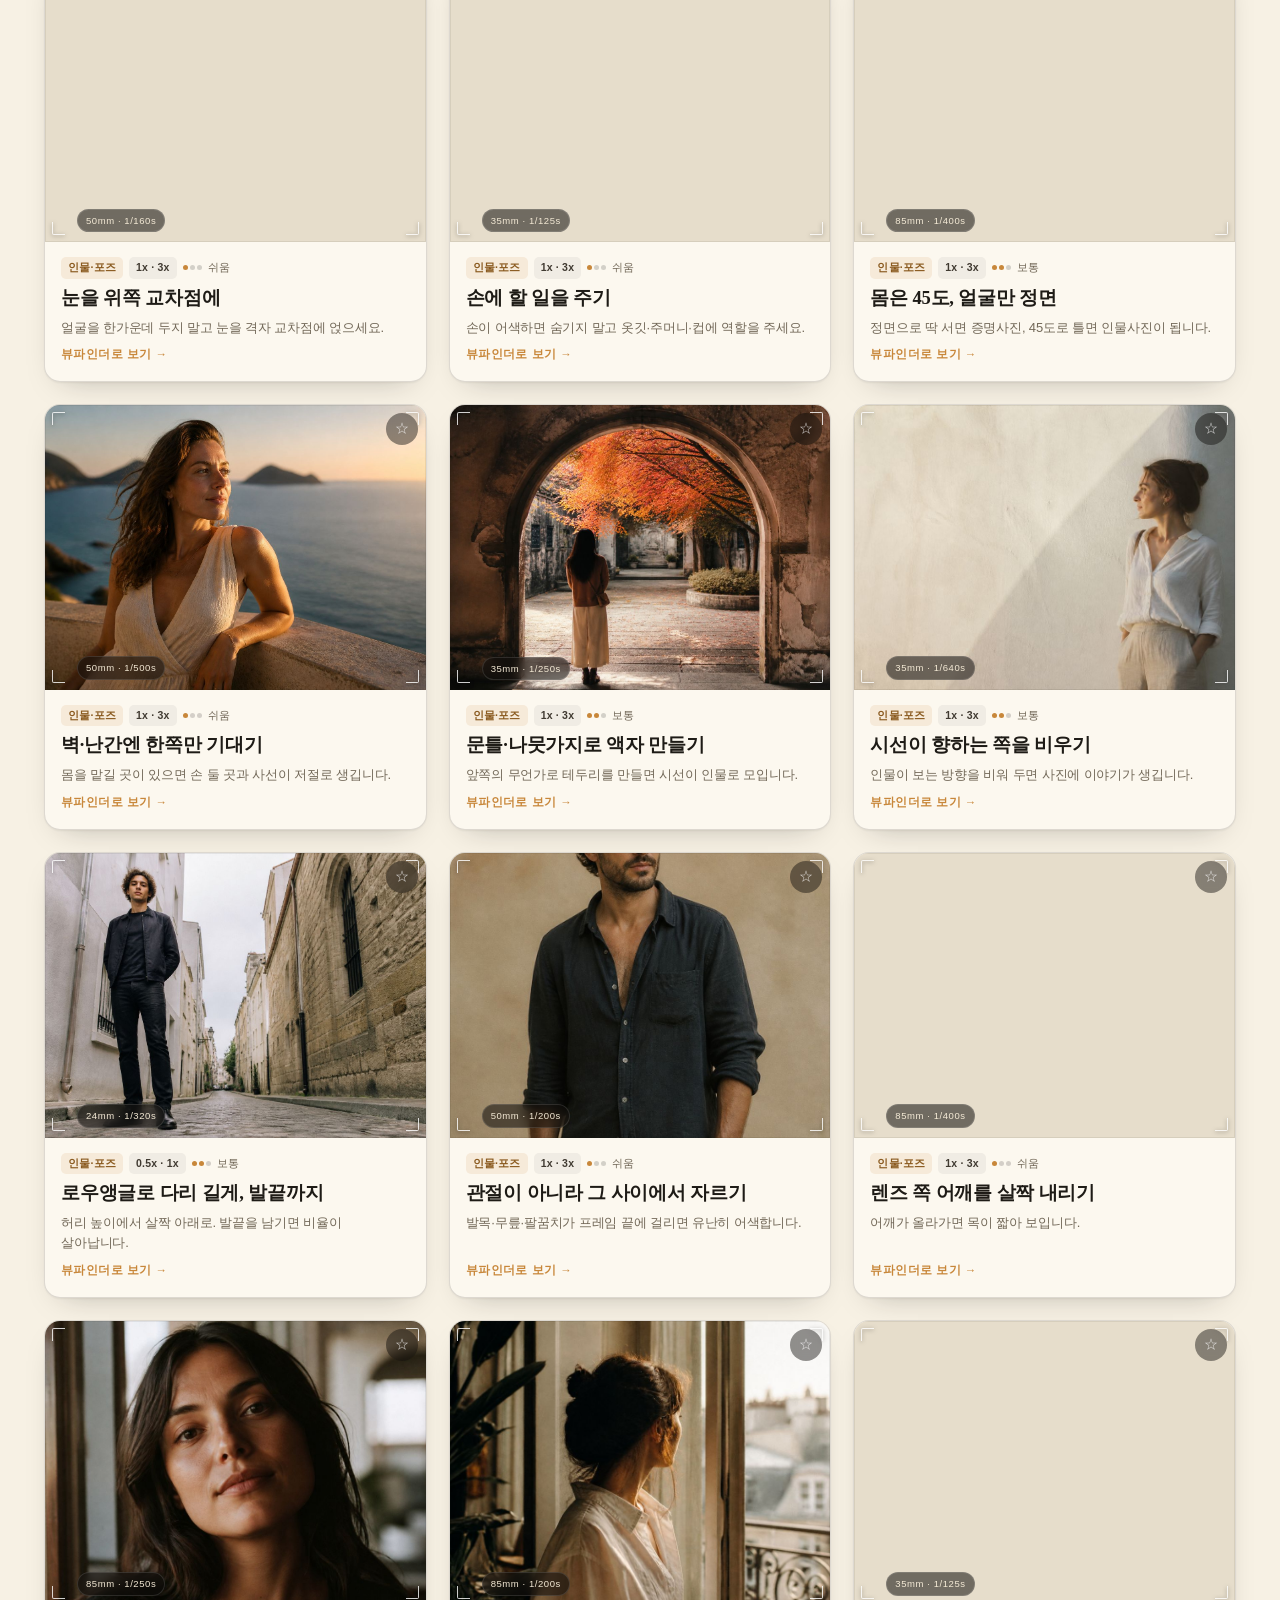
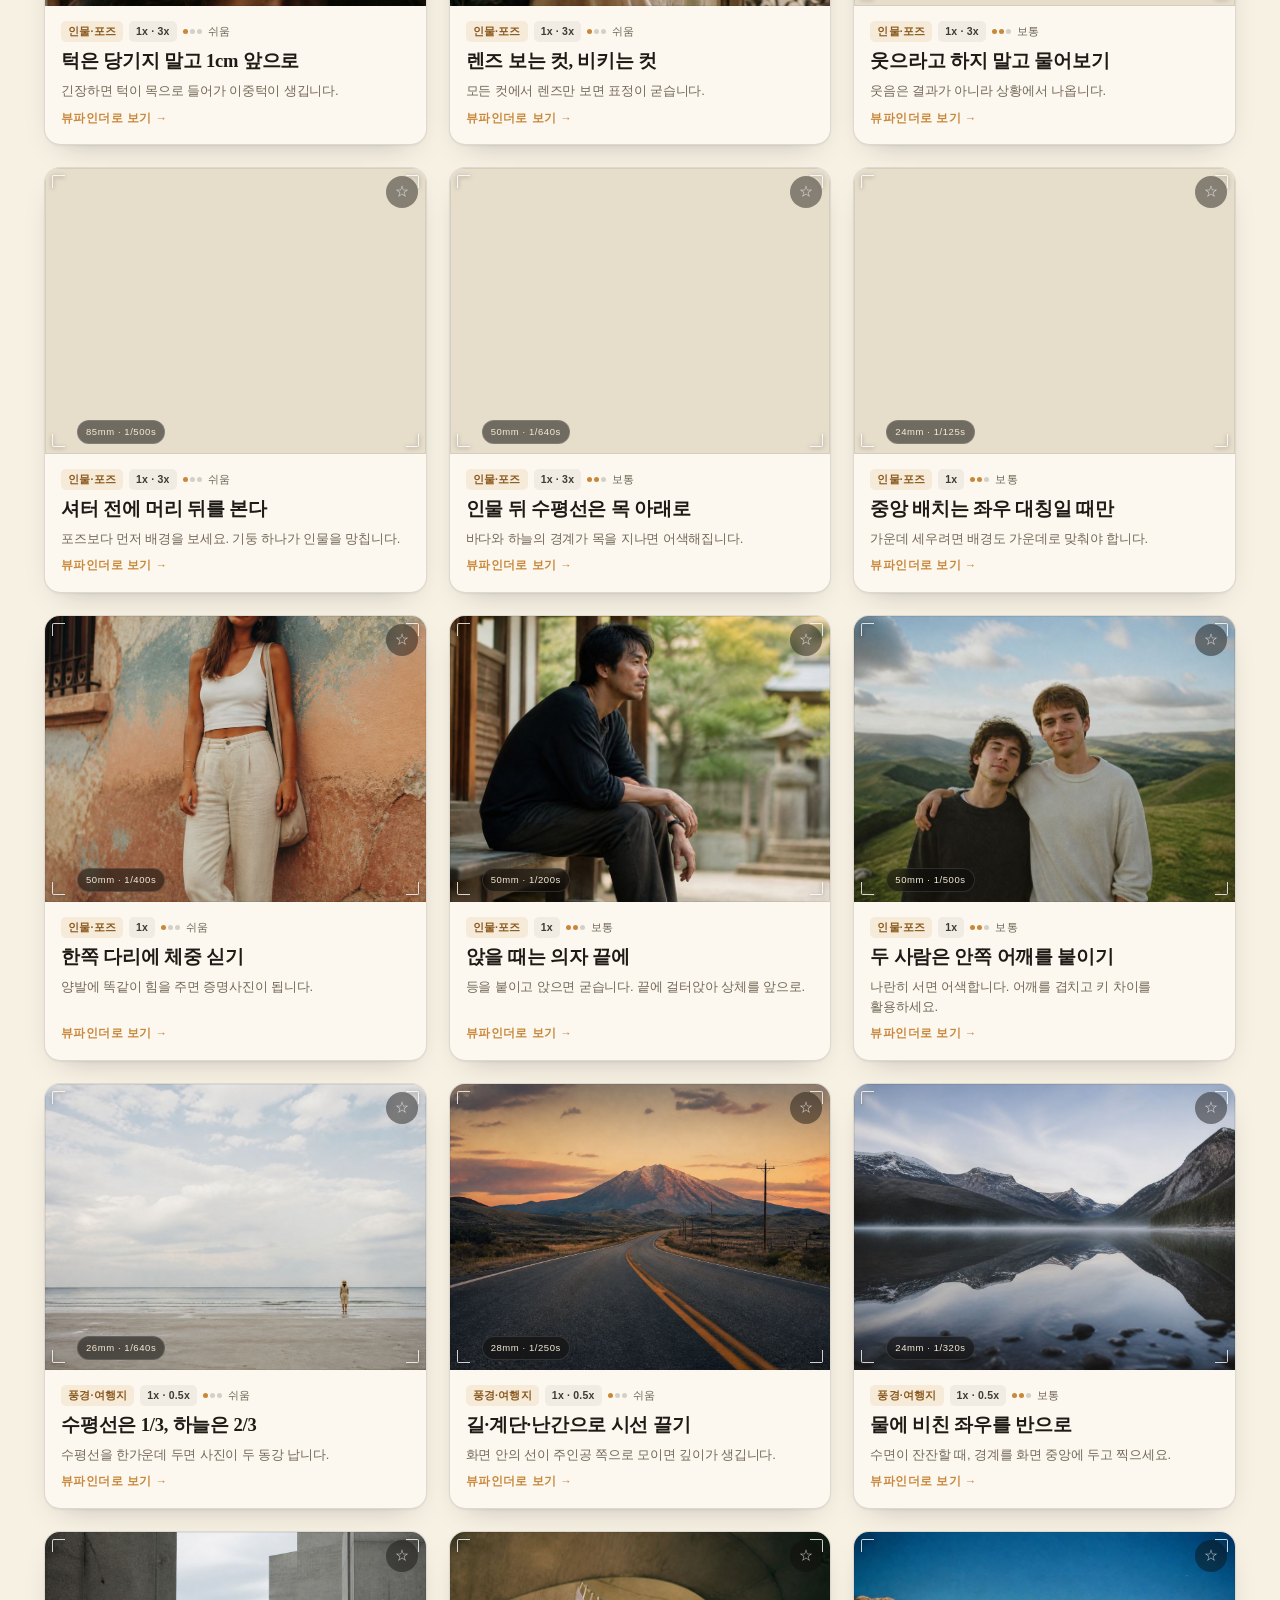
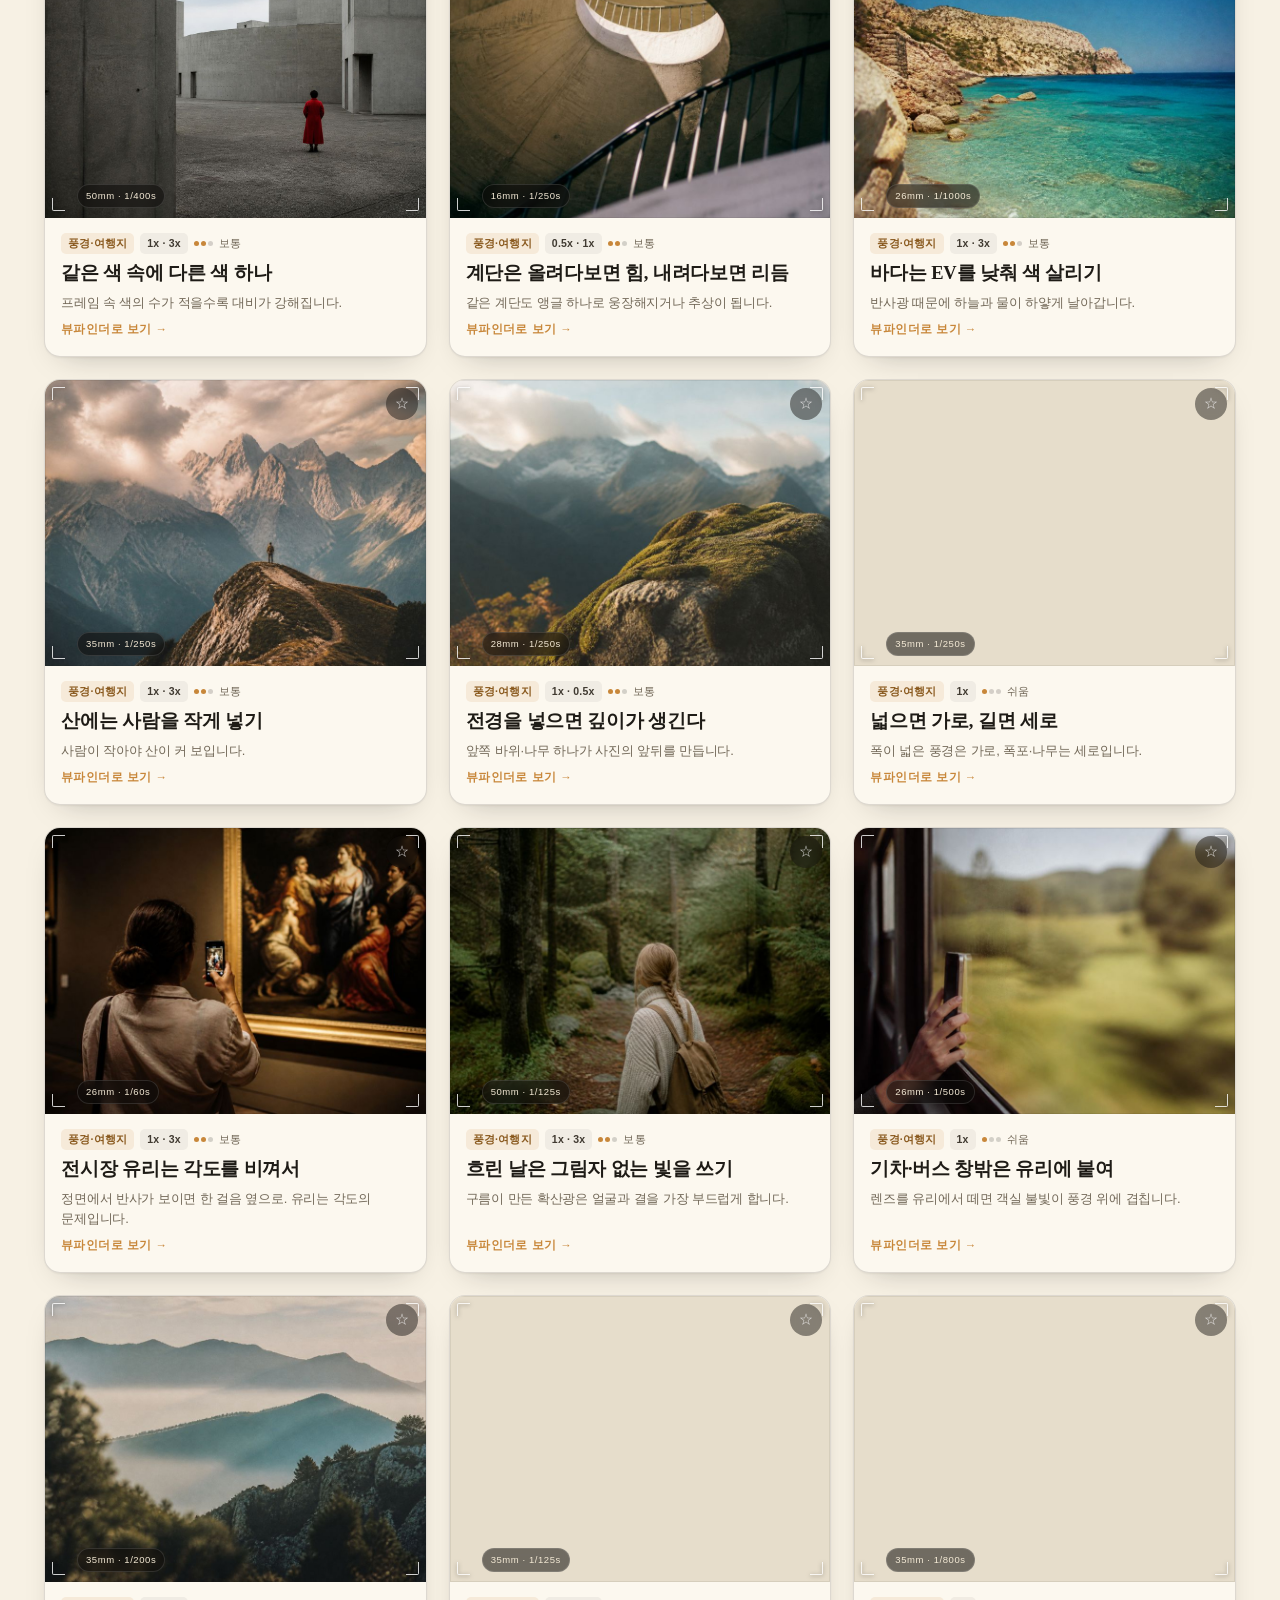
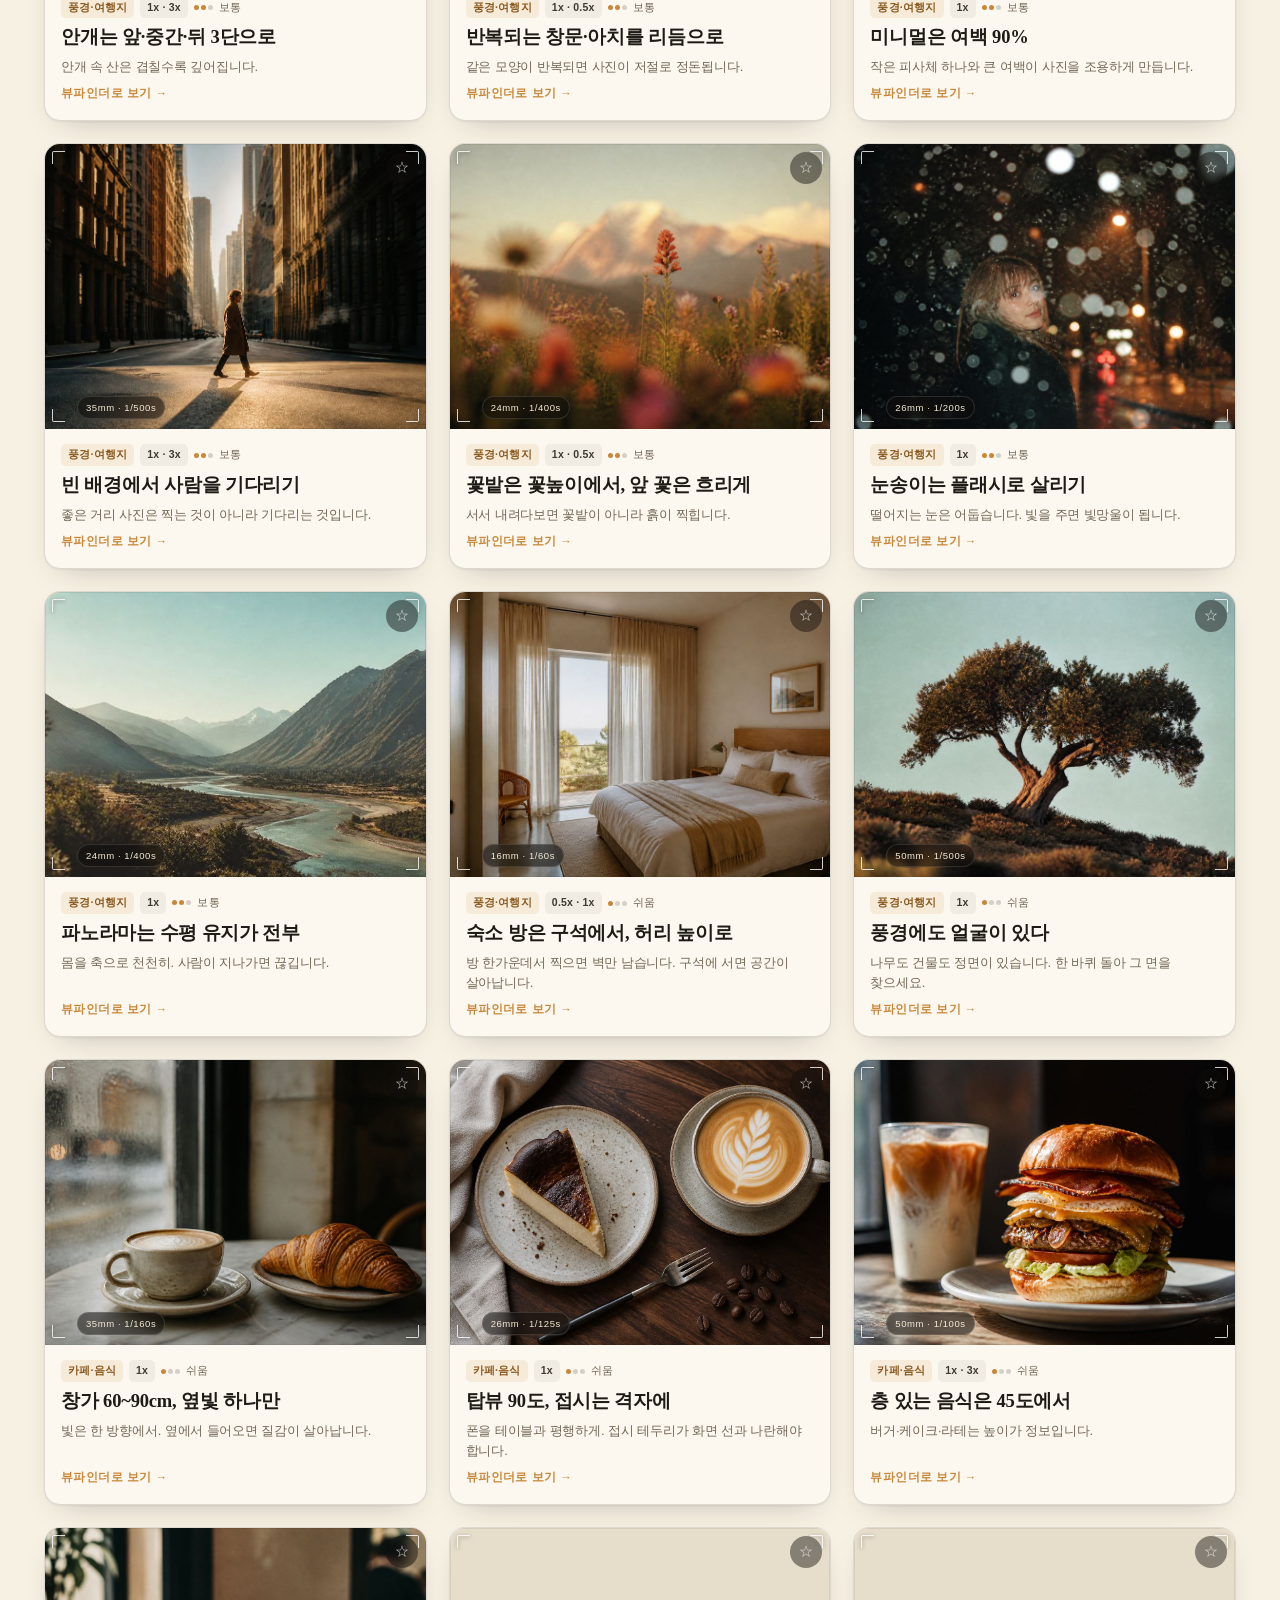
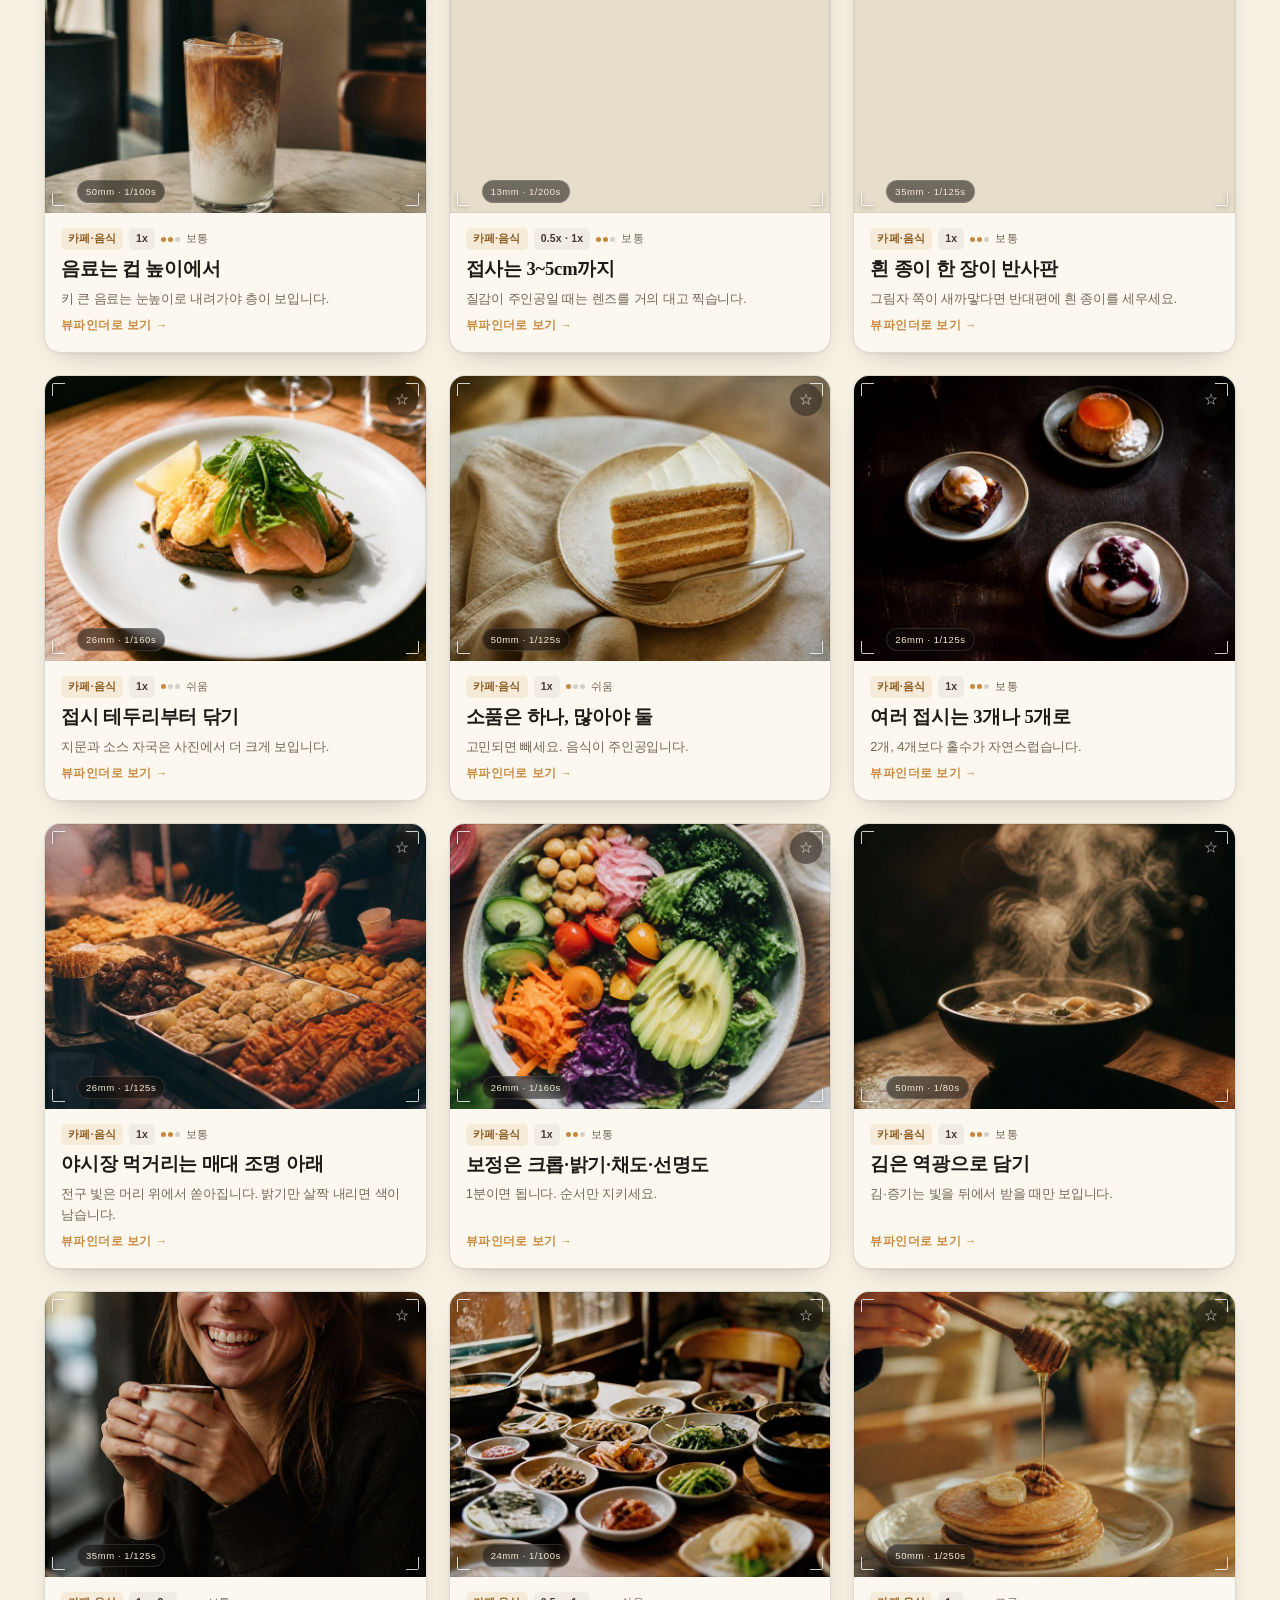
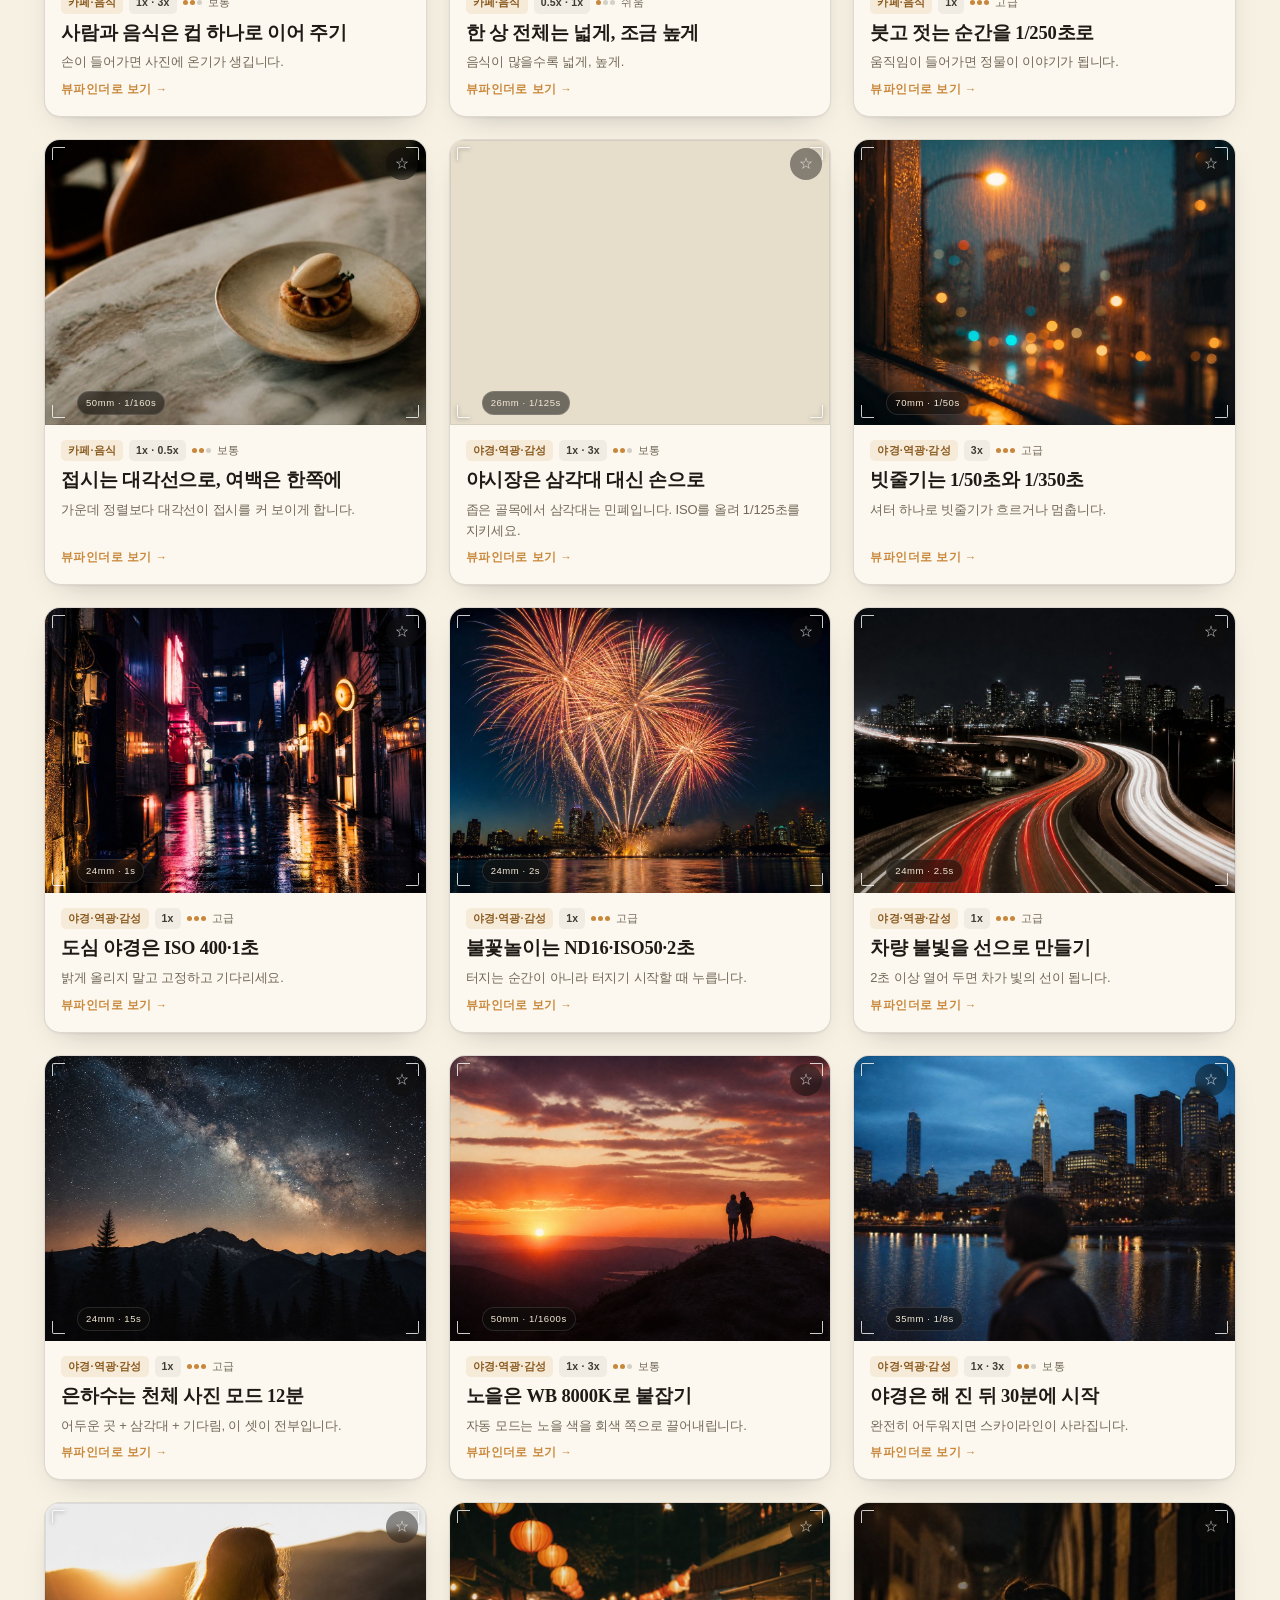
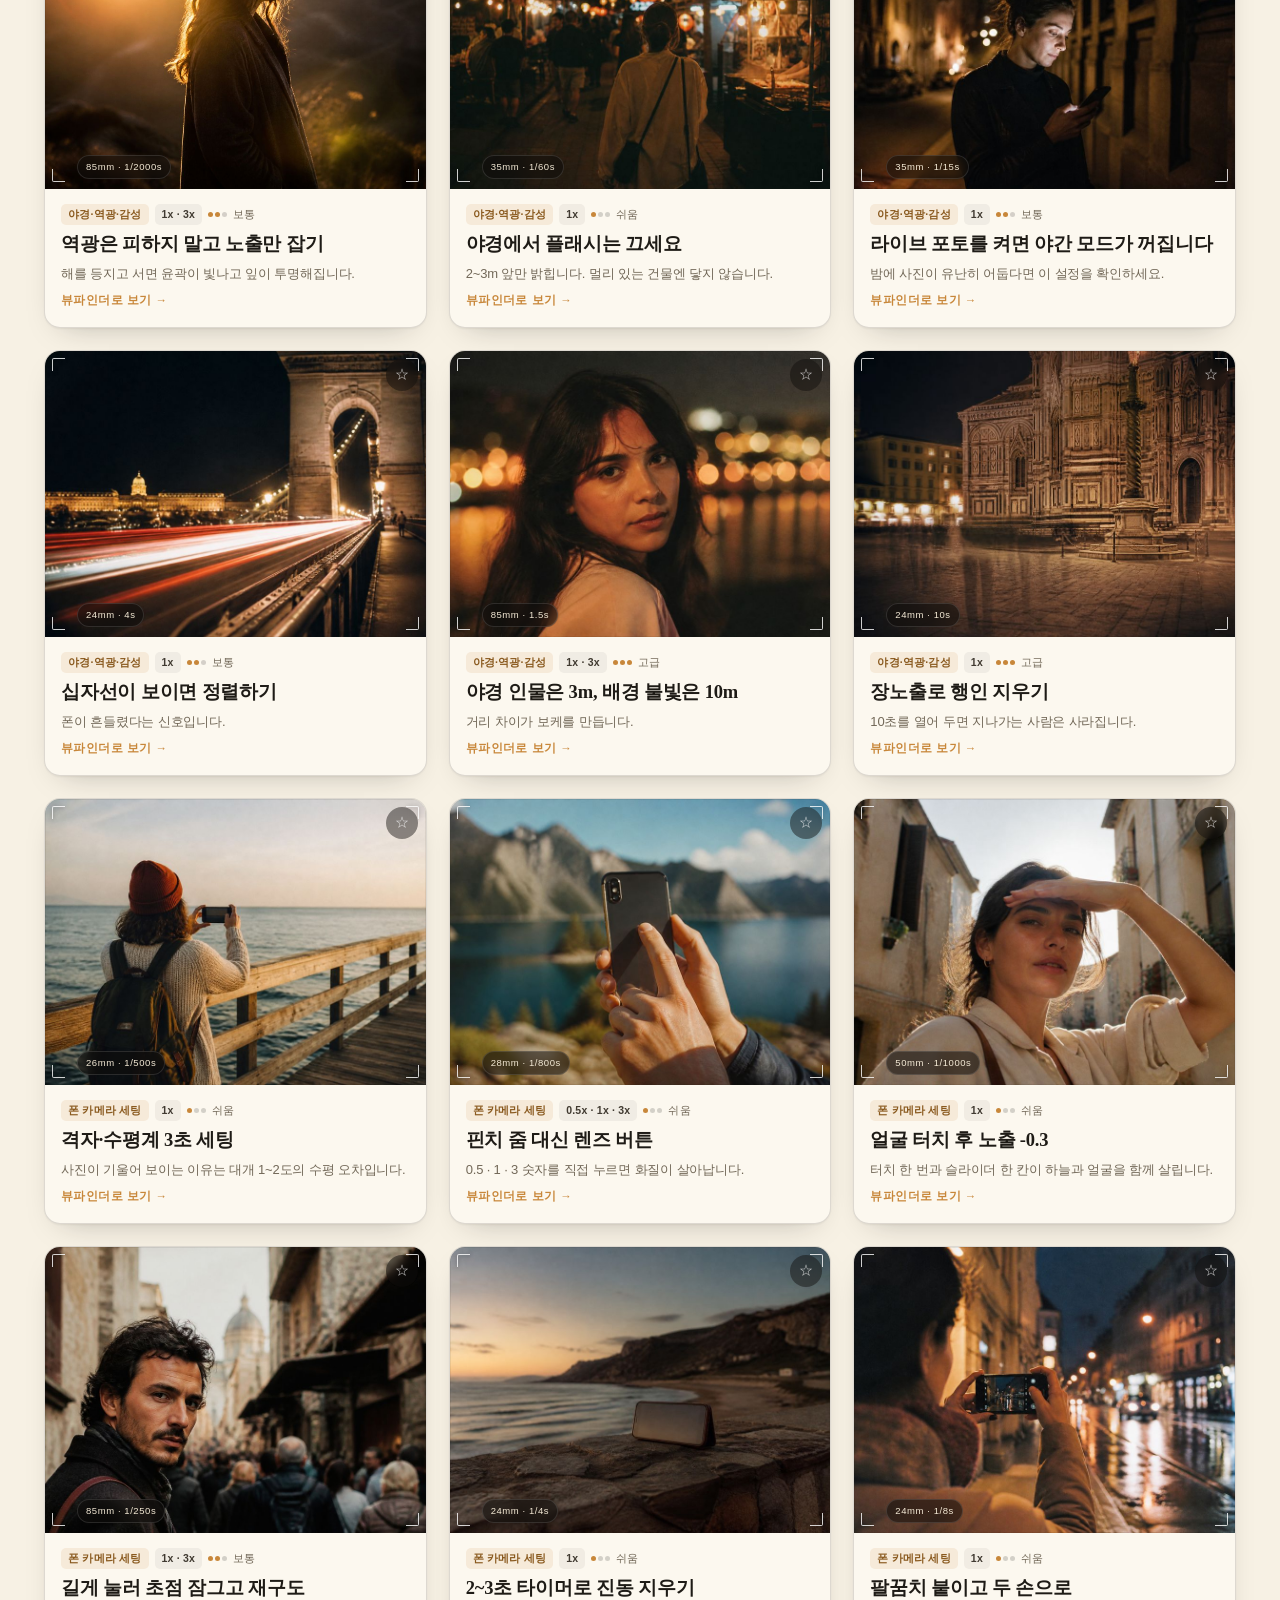
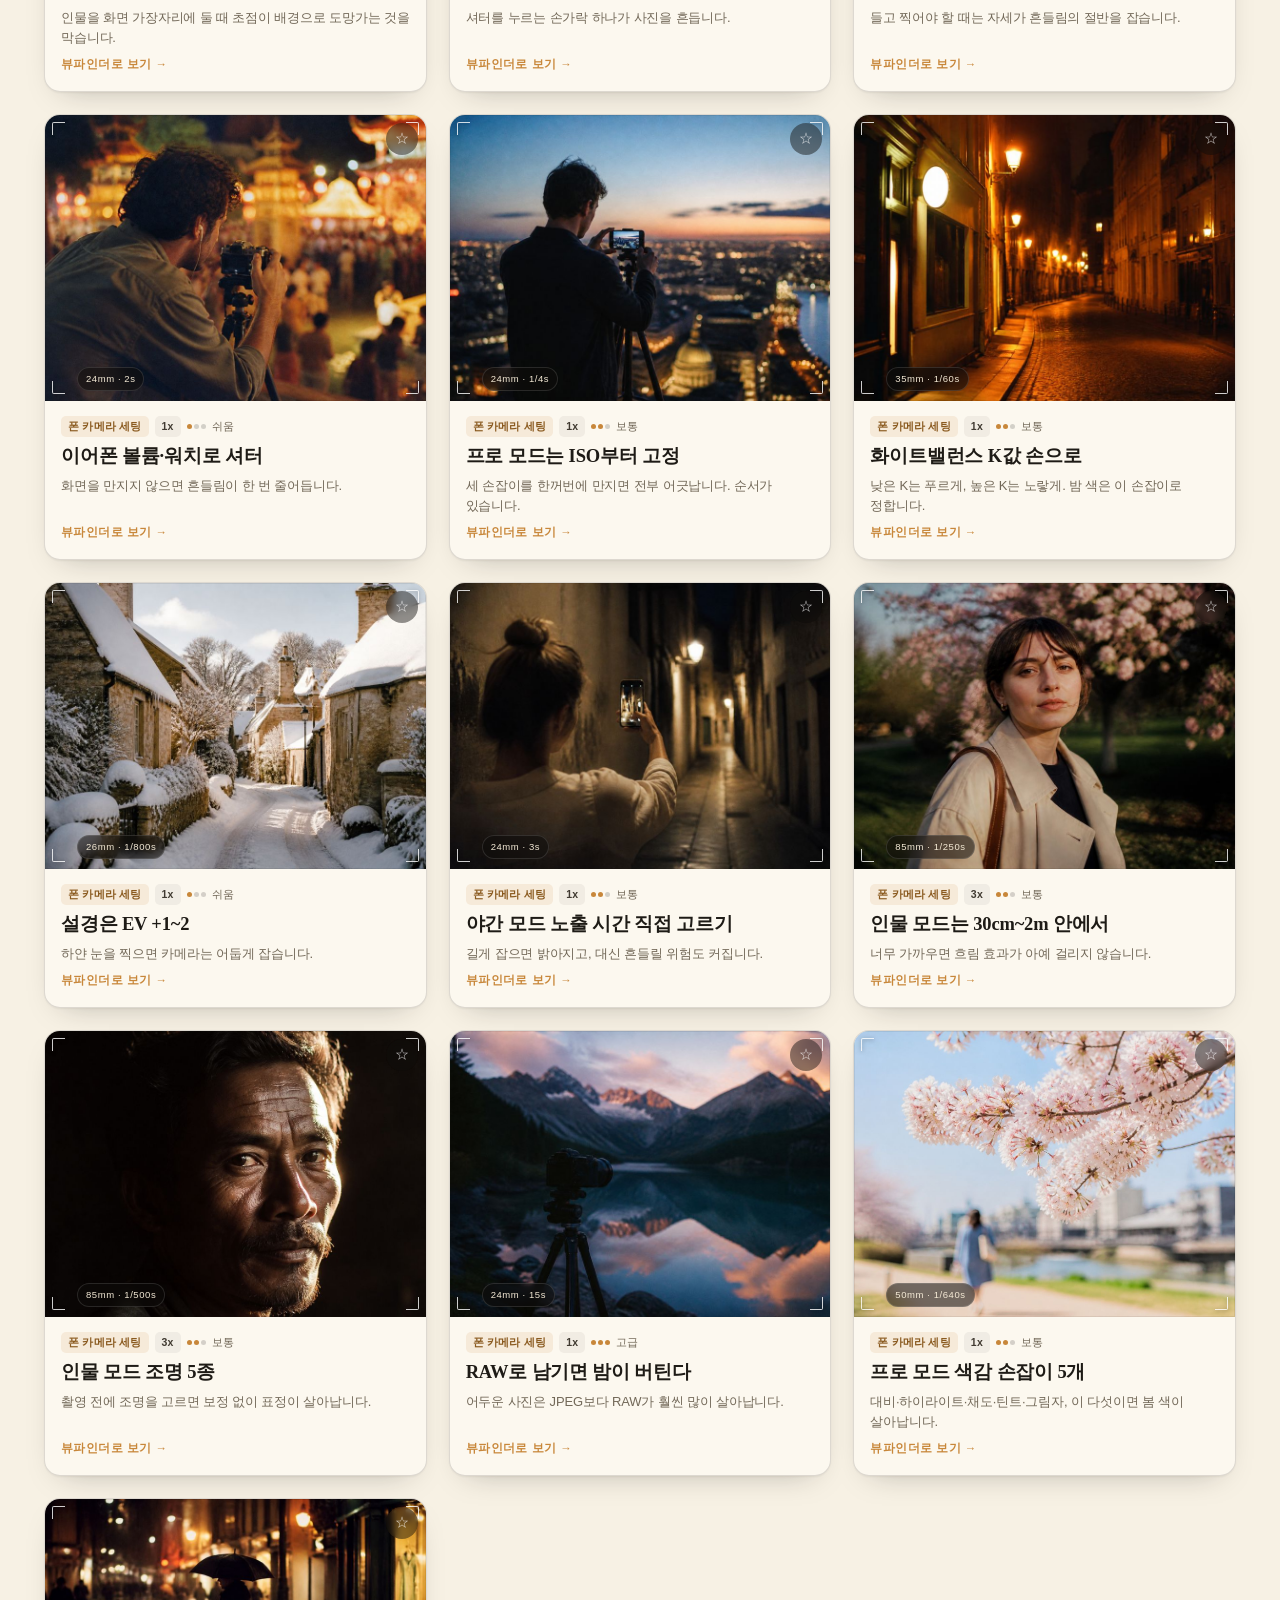
==== commit a4e2be74: "fix: 상단 바 바로가기 명칭 '🏡 쿠사리 타운' → '🏡 쿠사리 빌리지' 통일 버튼 문구·툴팁(title)·CSS 주석 명칭을 '쿠사리 빌리지'로 통일. href(https:/" ====
--- a/index.html
+++ b/index.html
@@ -22,7 +22,7 @@
       <a href="#sources">출처 검증</a>
       <a href="#how">쓰는 법</a>
     </nav>
-    <a class="town-link" href="https://kusari-village.vercel.app/" target="_self" title="쿠사리 타운으로 돌아가기">🏡 쿠사리 타운</a>
+    <a class="town-link" href="https://kusari-village.vercel.app/" target="_self" title="쿠사리 빌리지로 돌아가기">🏡 쿠사리 빌리지</a>
   </div>
 </header>
 
--- a/styles.css
+++ b/styles.css
@@ -47,7 +47,7 @@
 .topnav a{text-decoration:none}
 .topnav a:hover{color:#fff}
 
-/* 🏡 쿠사리 타운 바로가기 (1단계 사이트 공통) */
+/* 🏡 쿠사리 빌리지 바로가기 (1단계 사이트 공통) */
 .town-link{
   display:inline-flex;align-items:center;gap:6px;flex:none;
   padding:6px 12px;border-radius:999px;
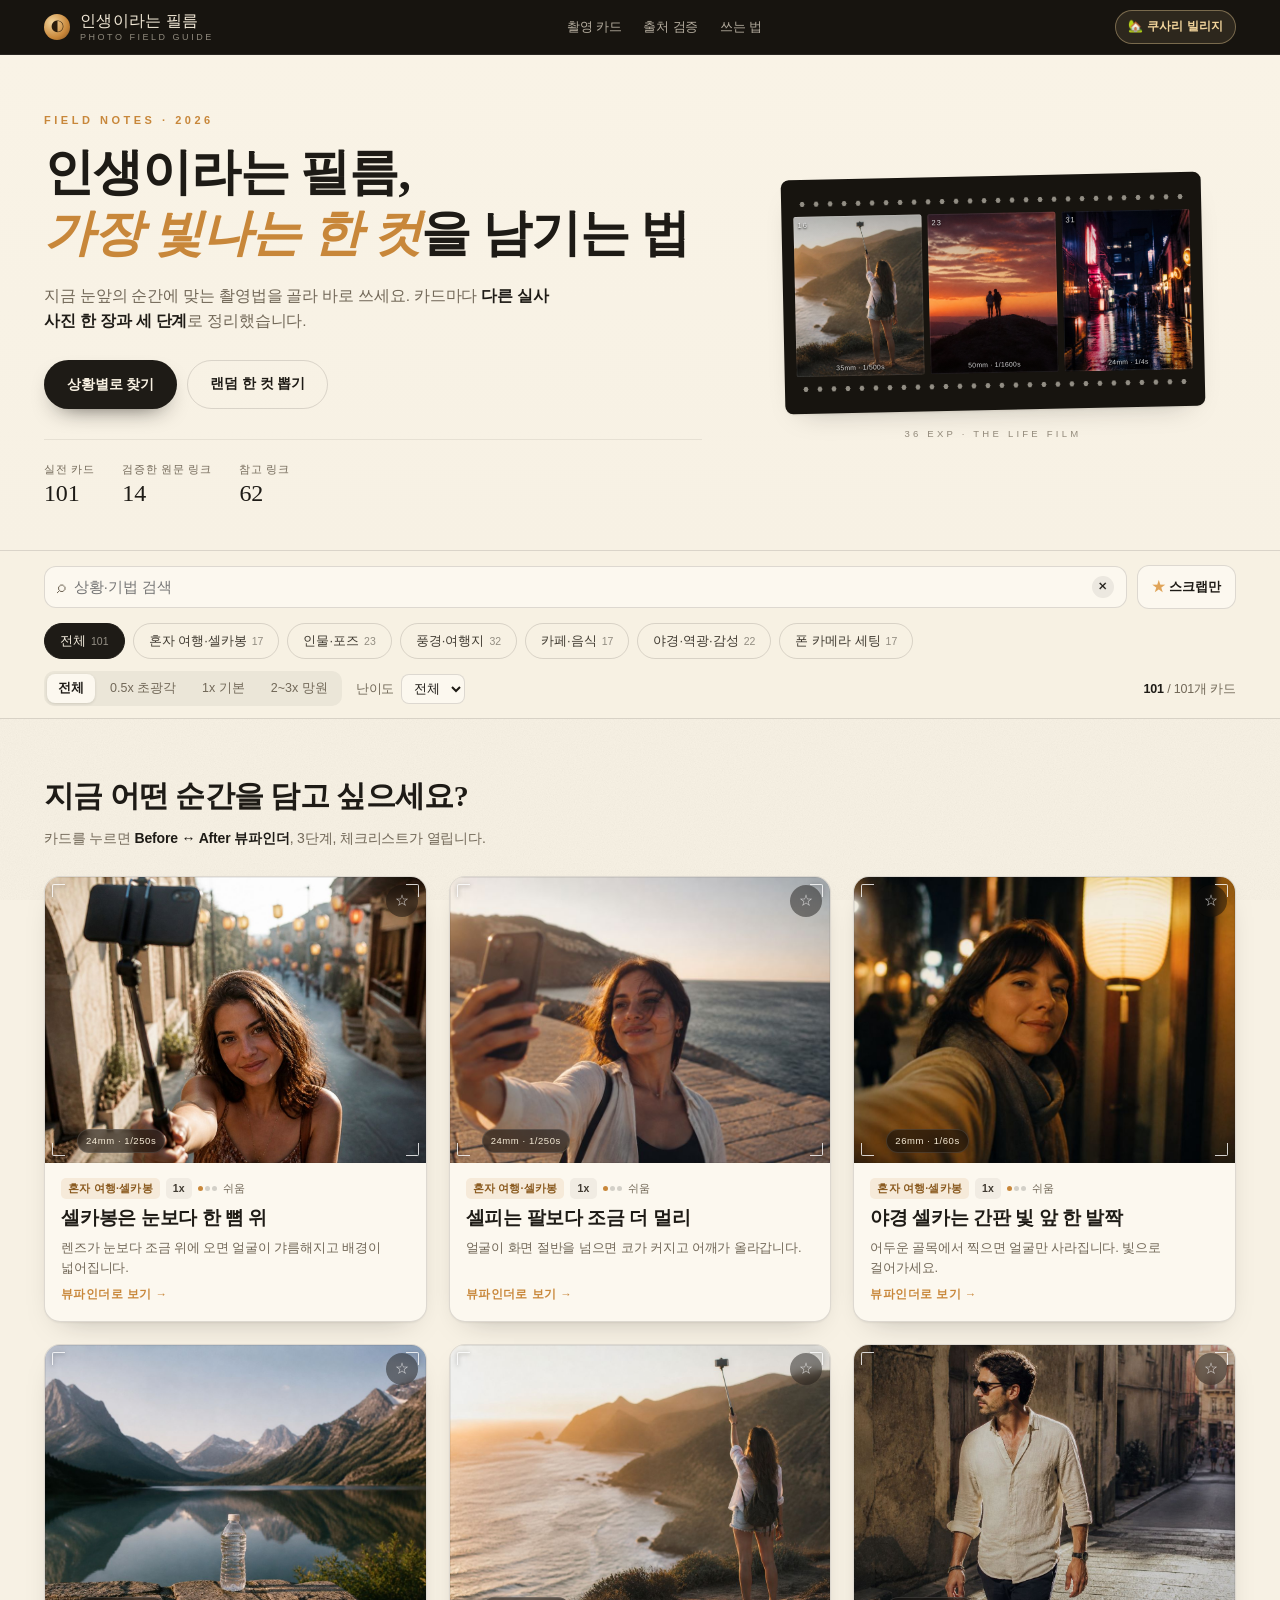
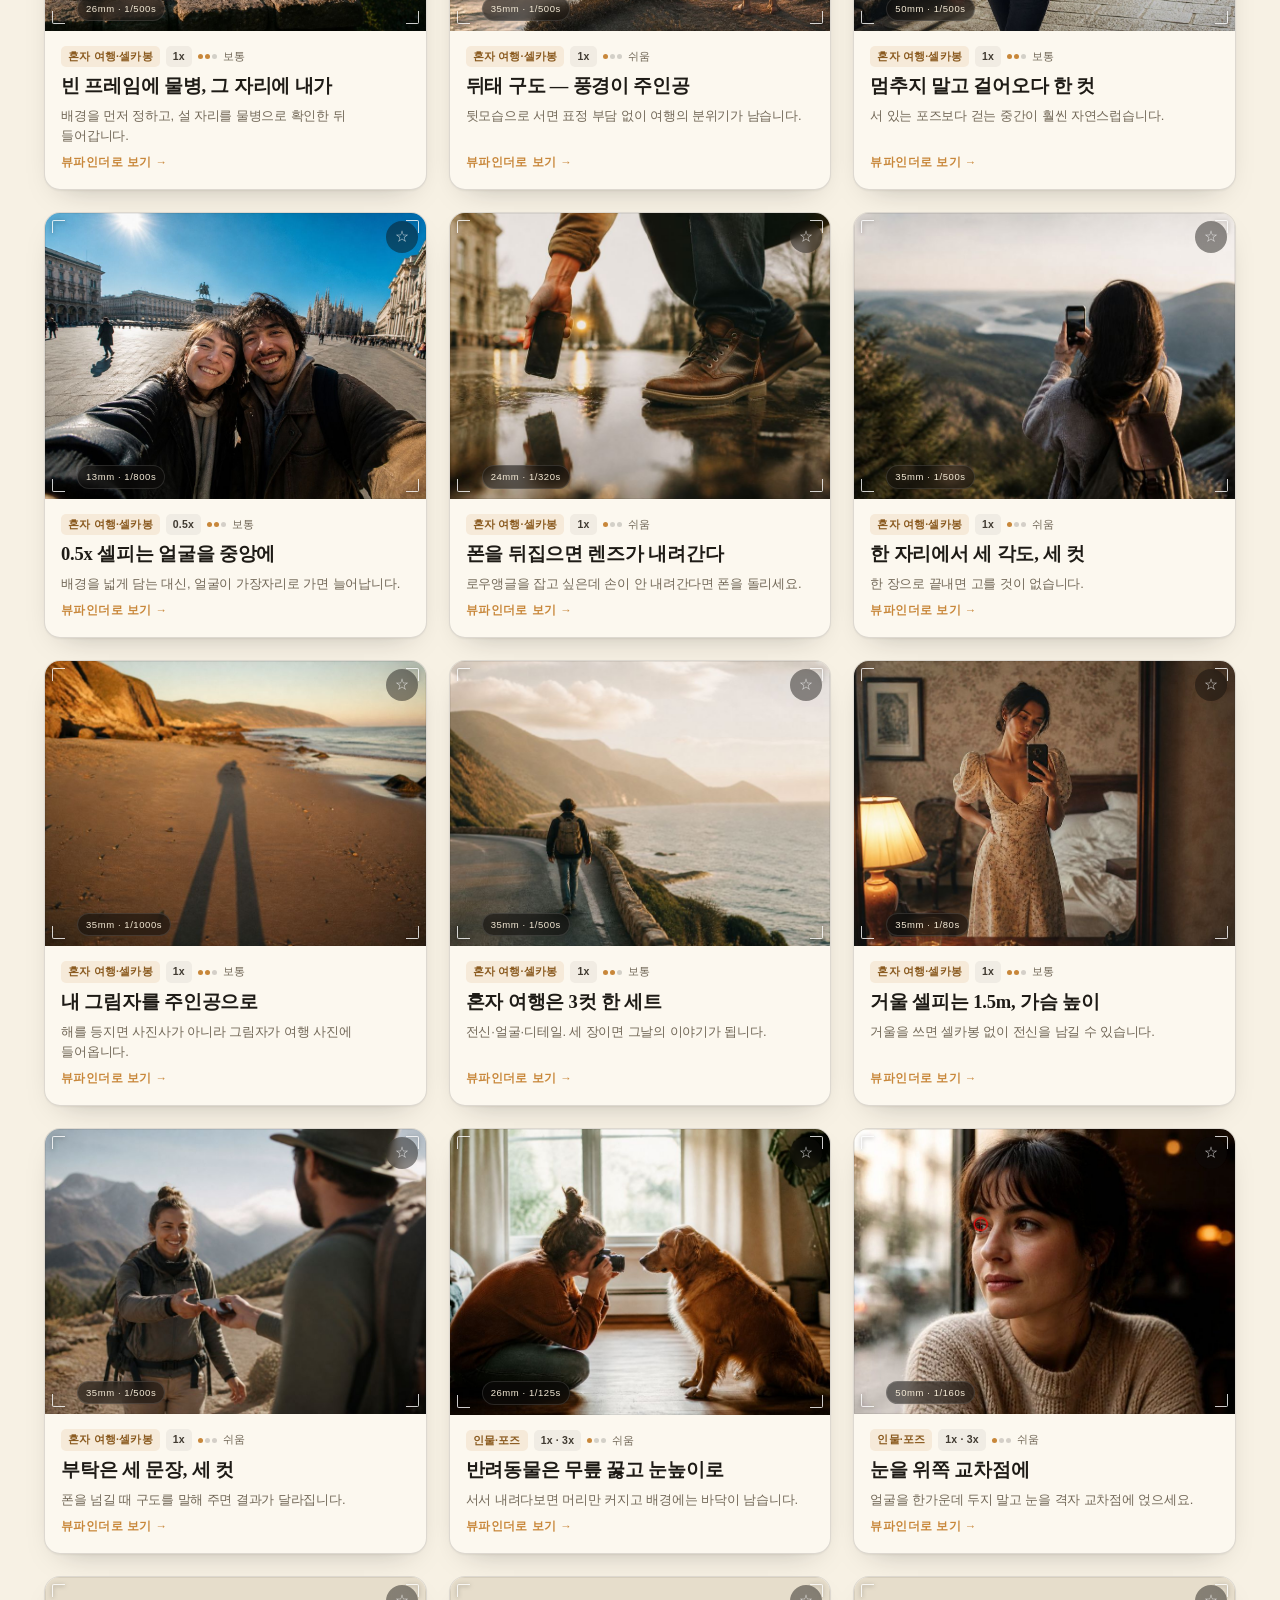
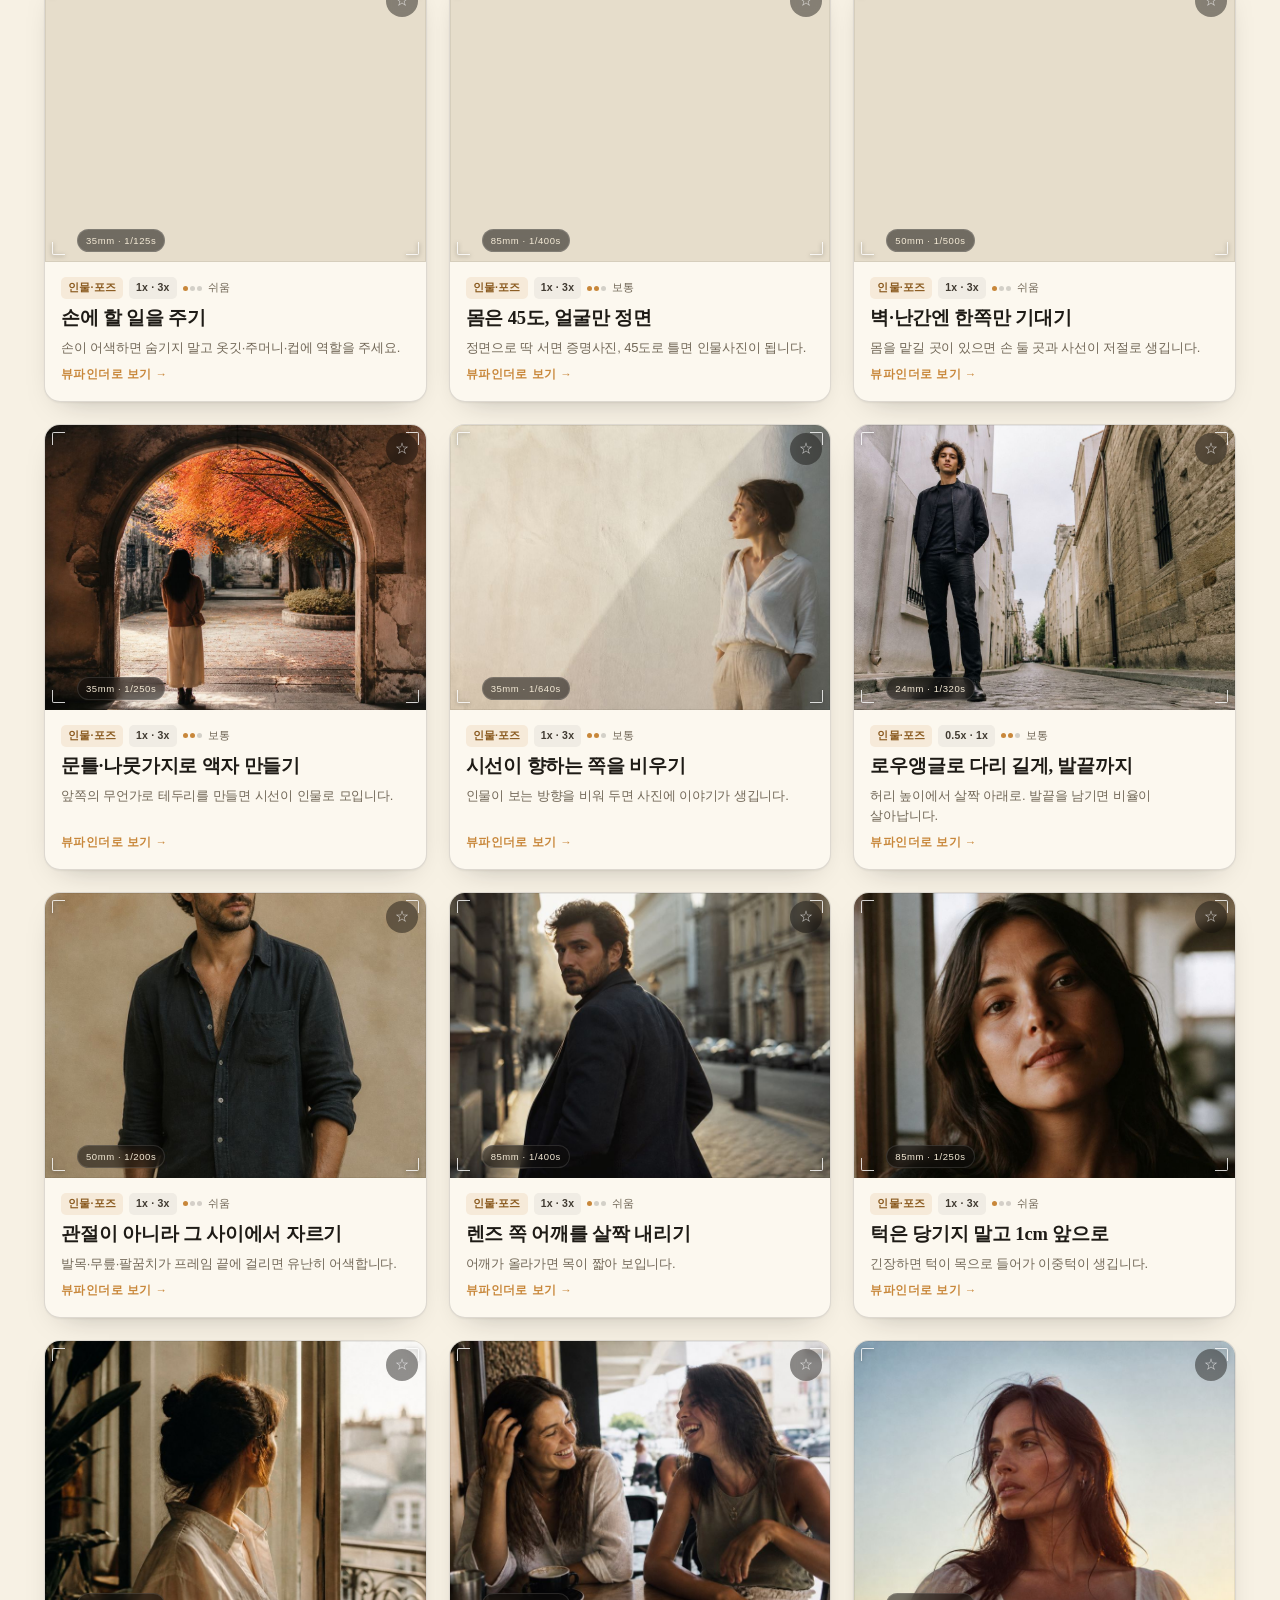
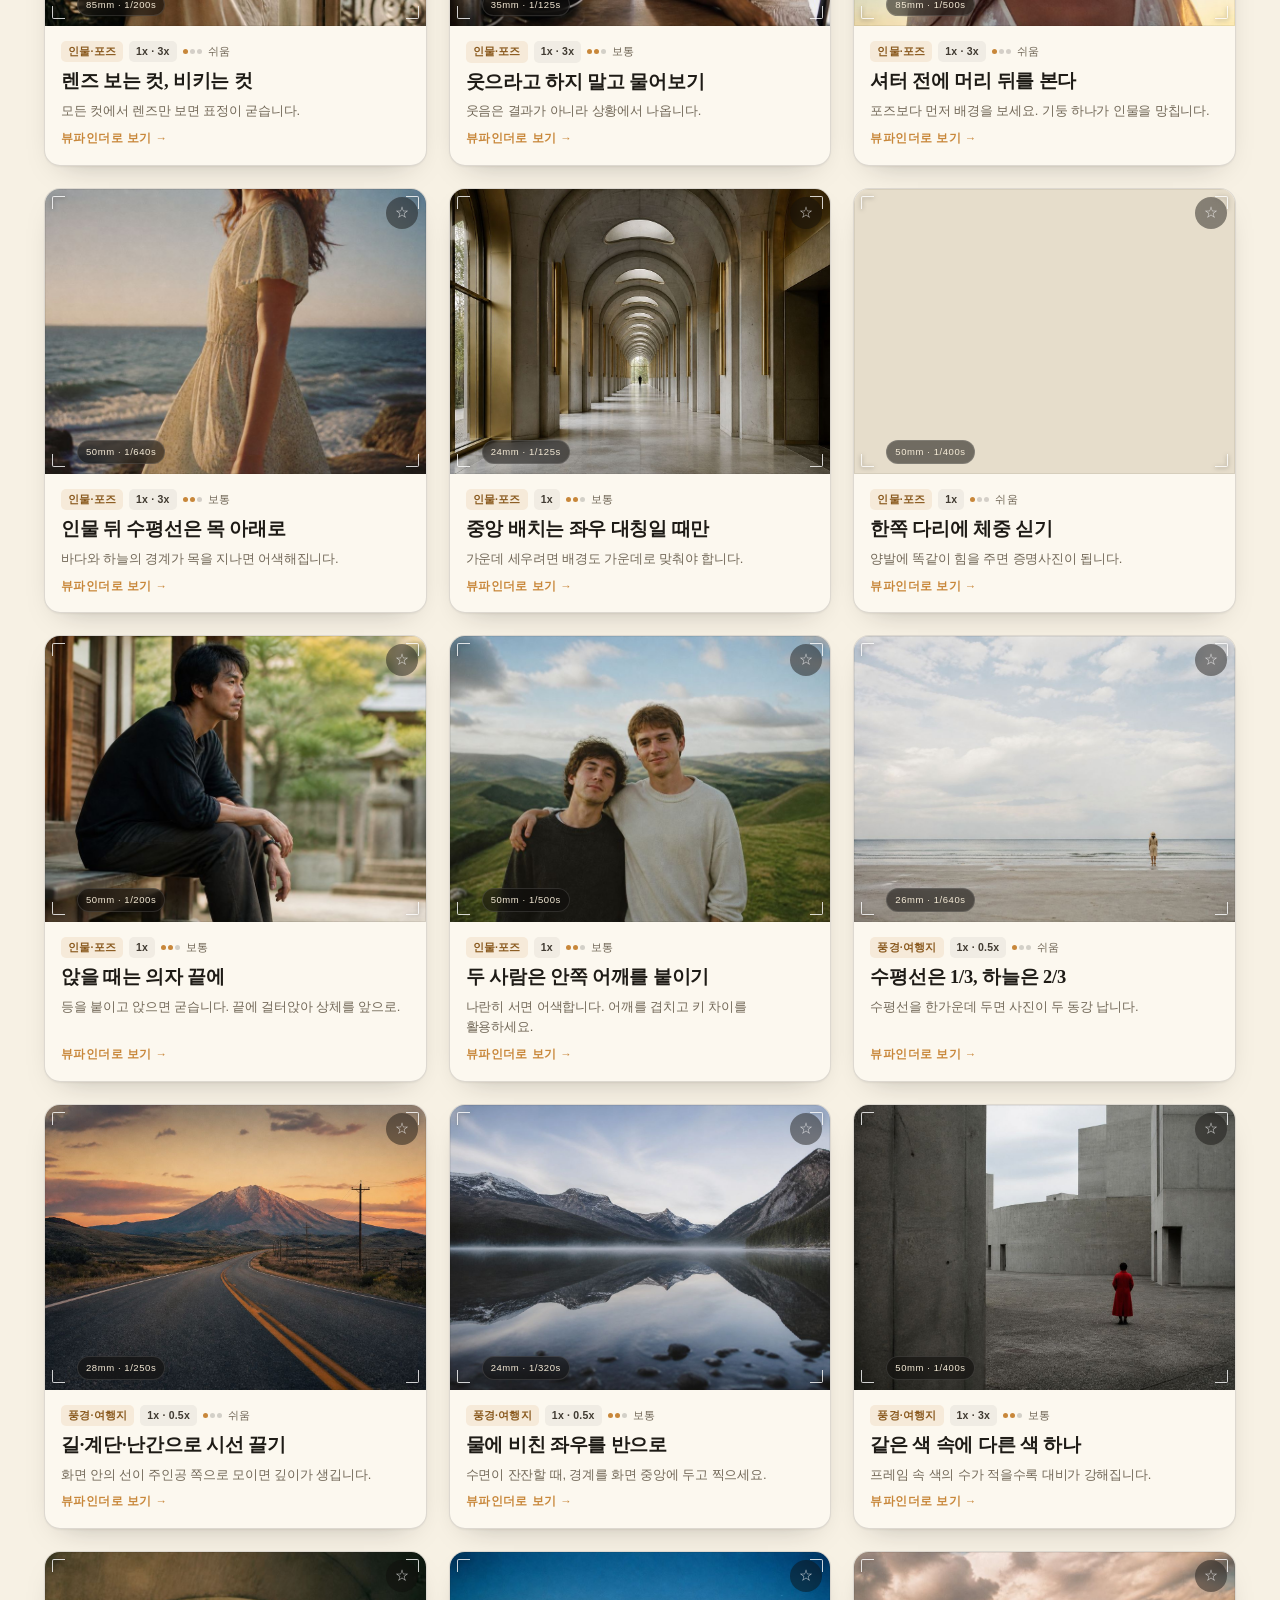
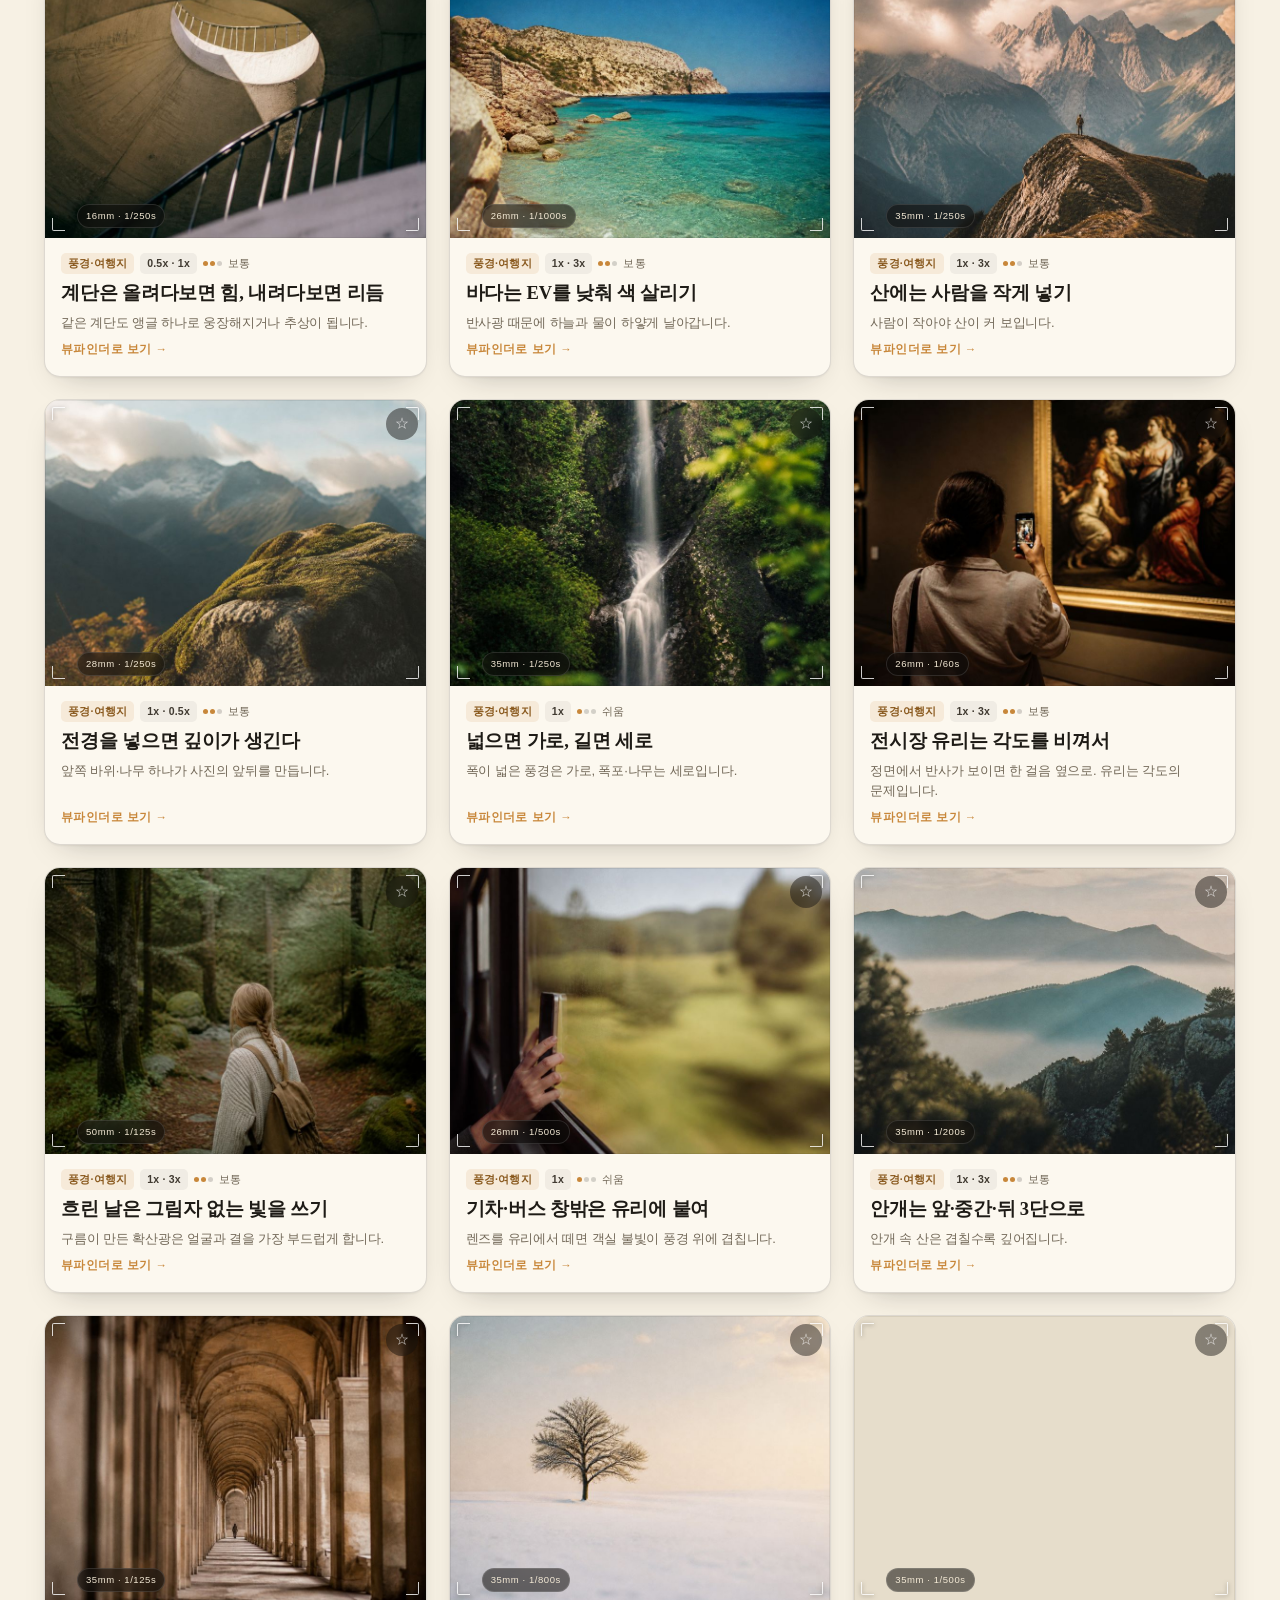
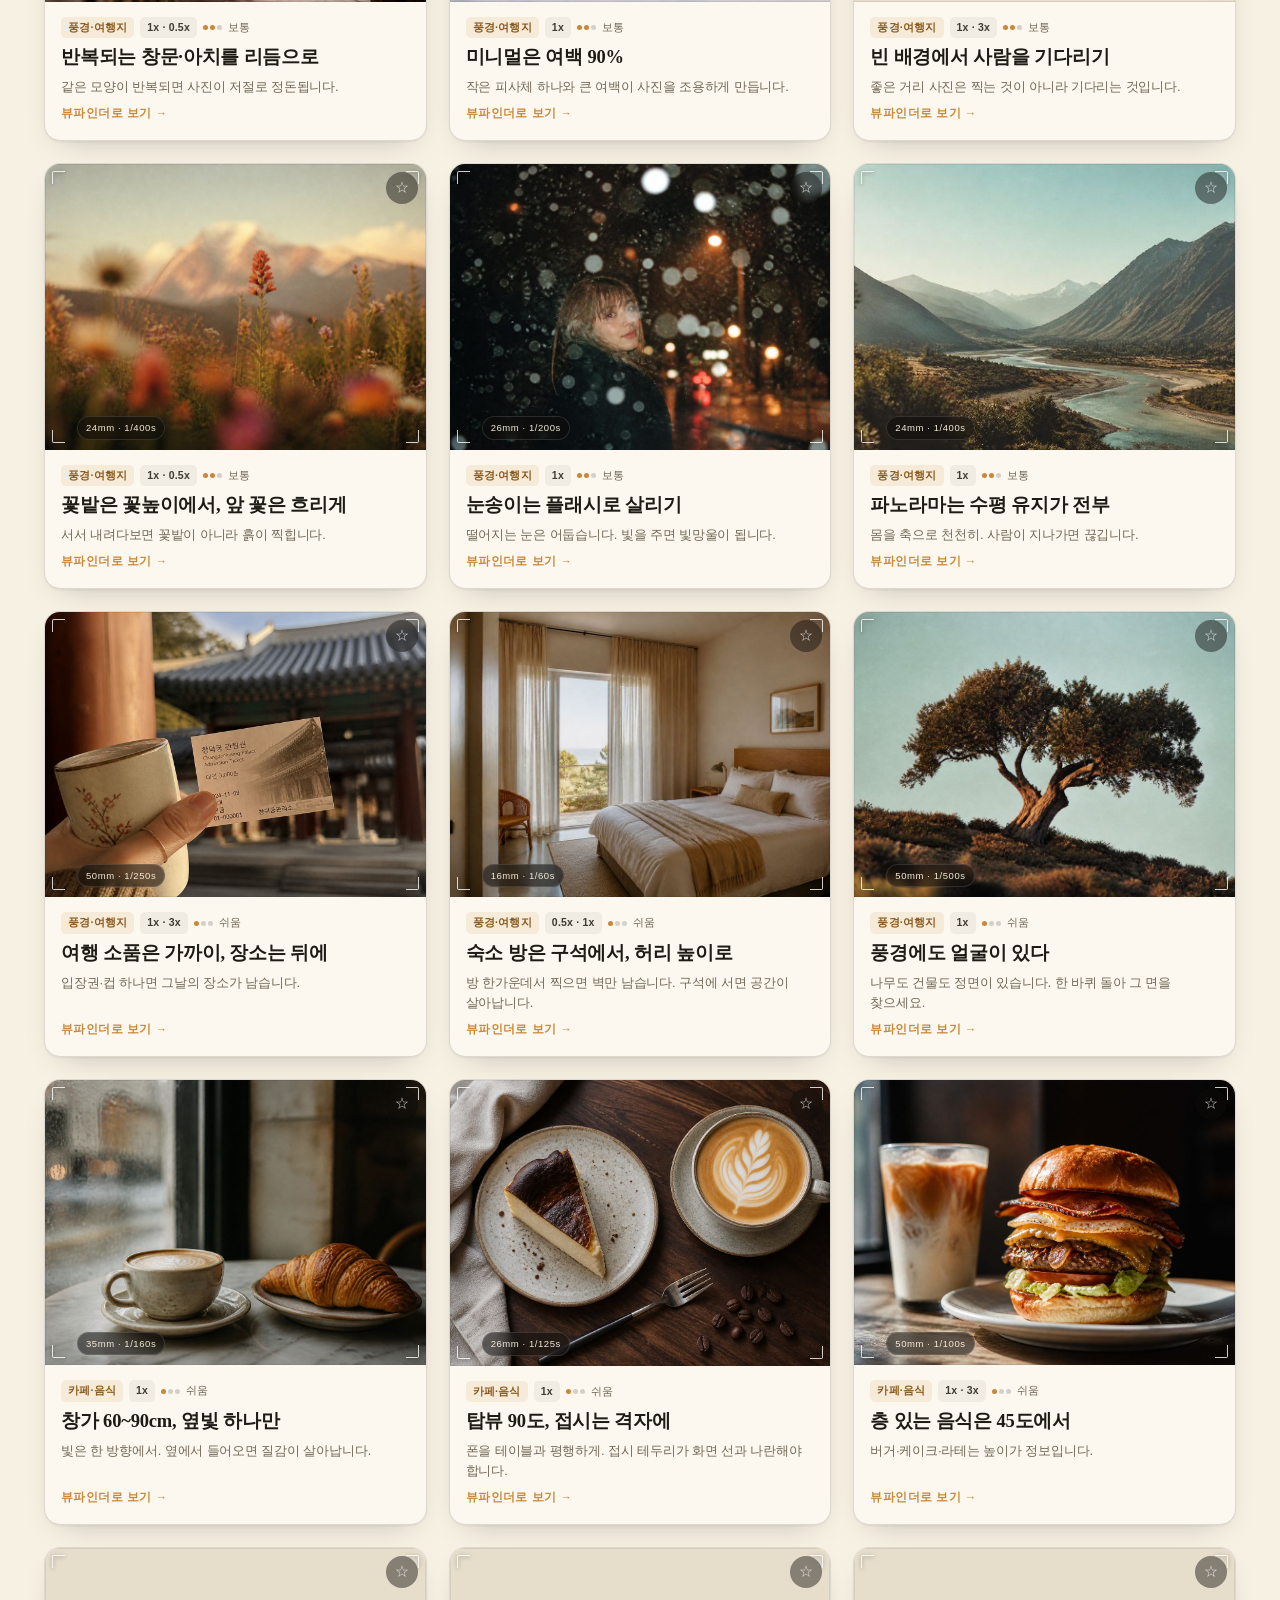
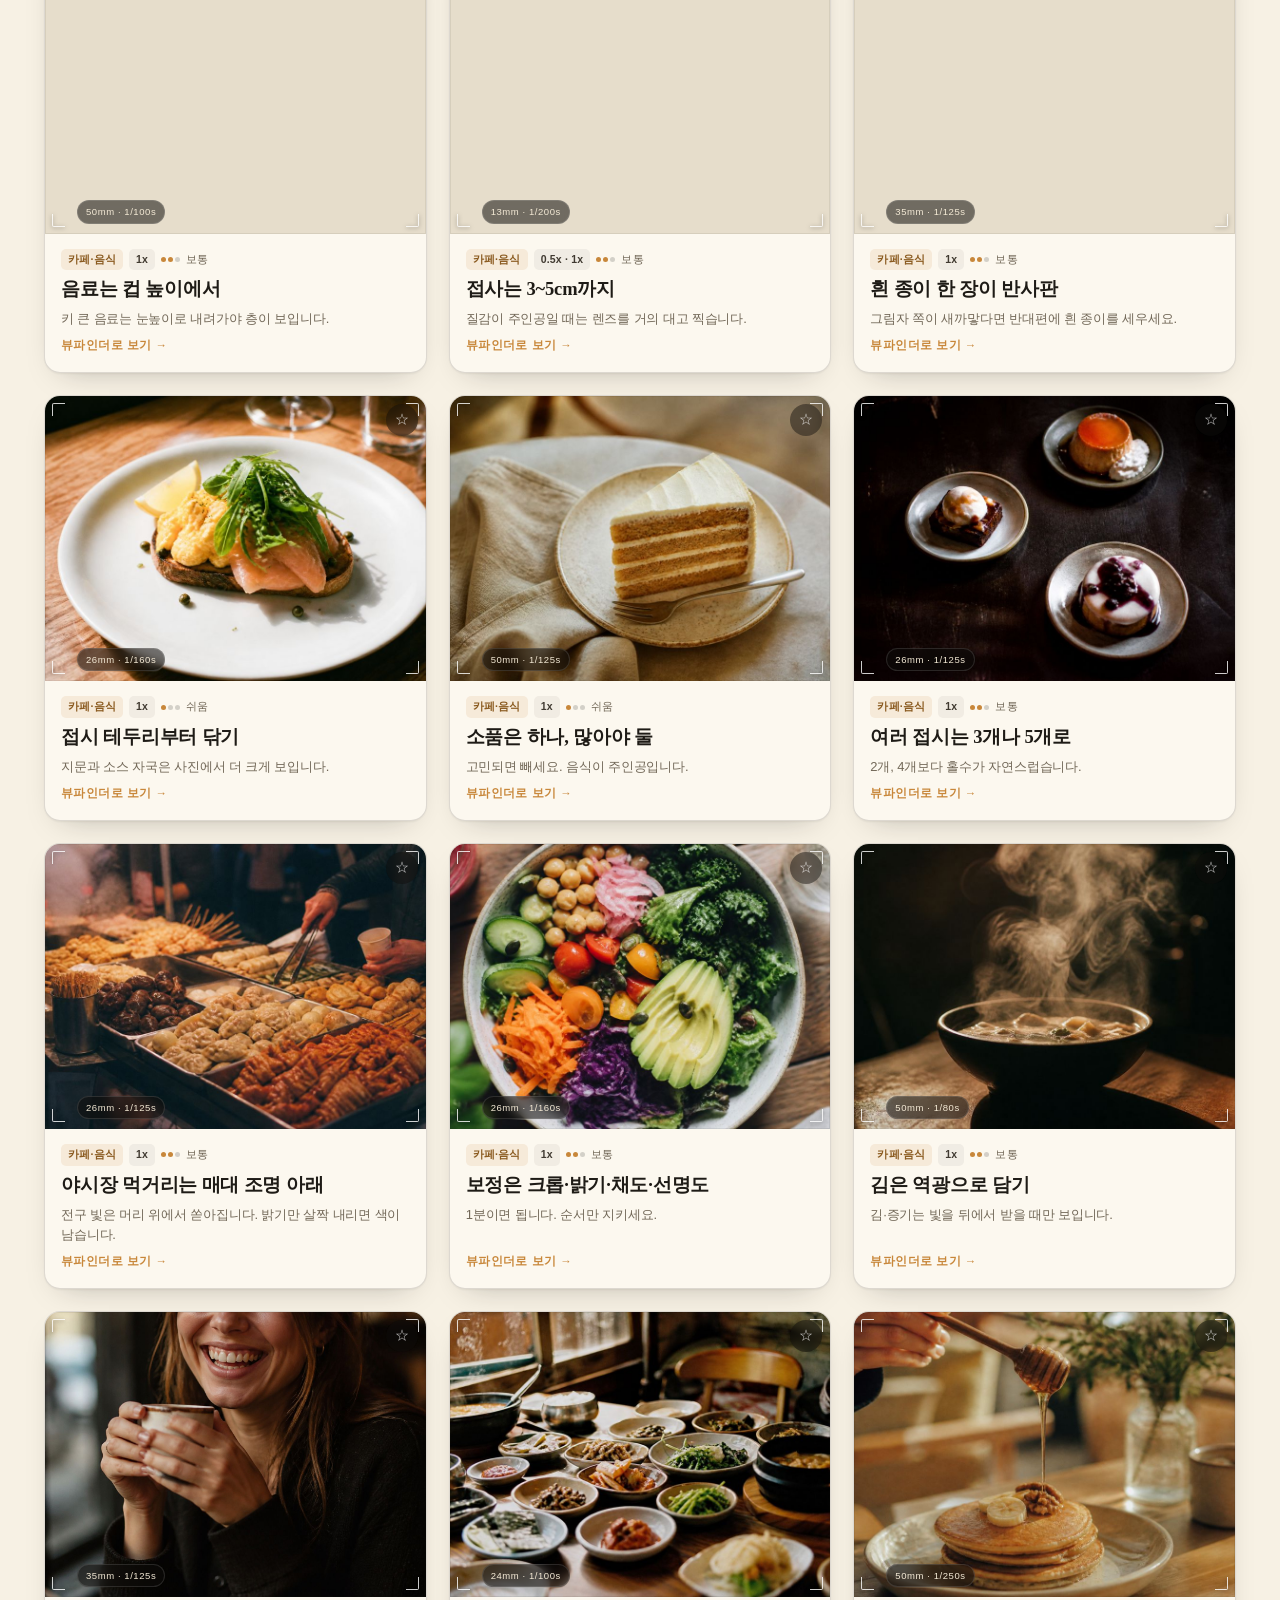
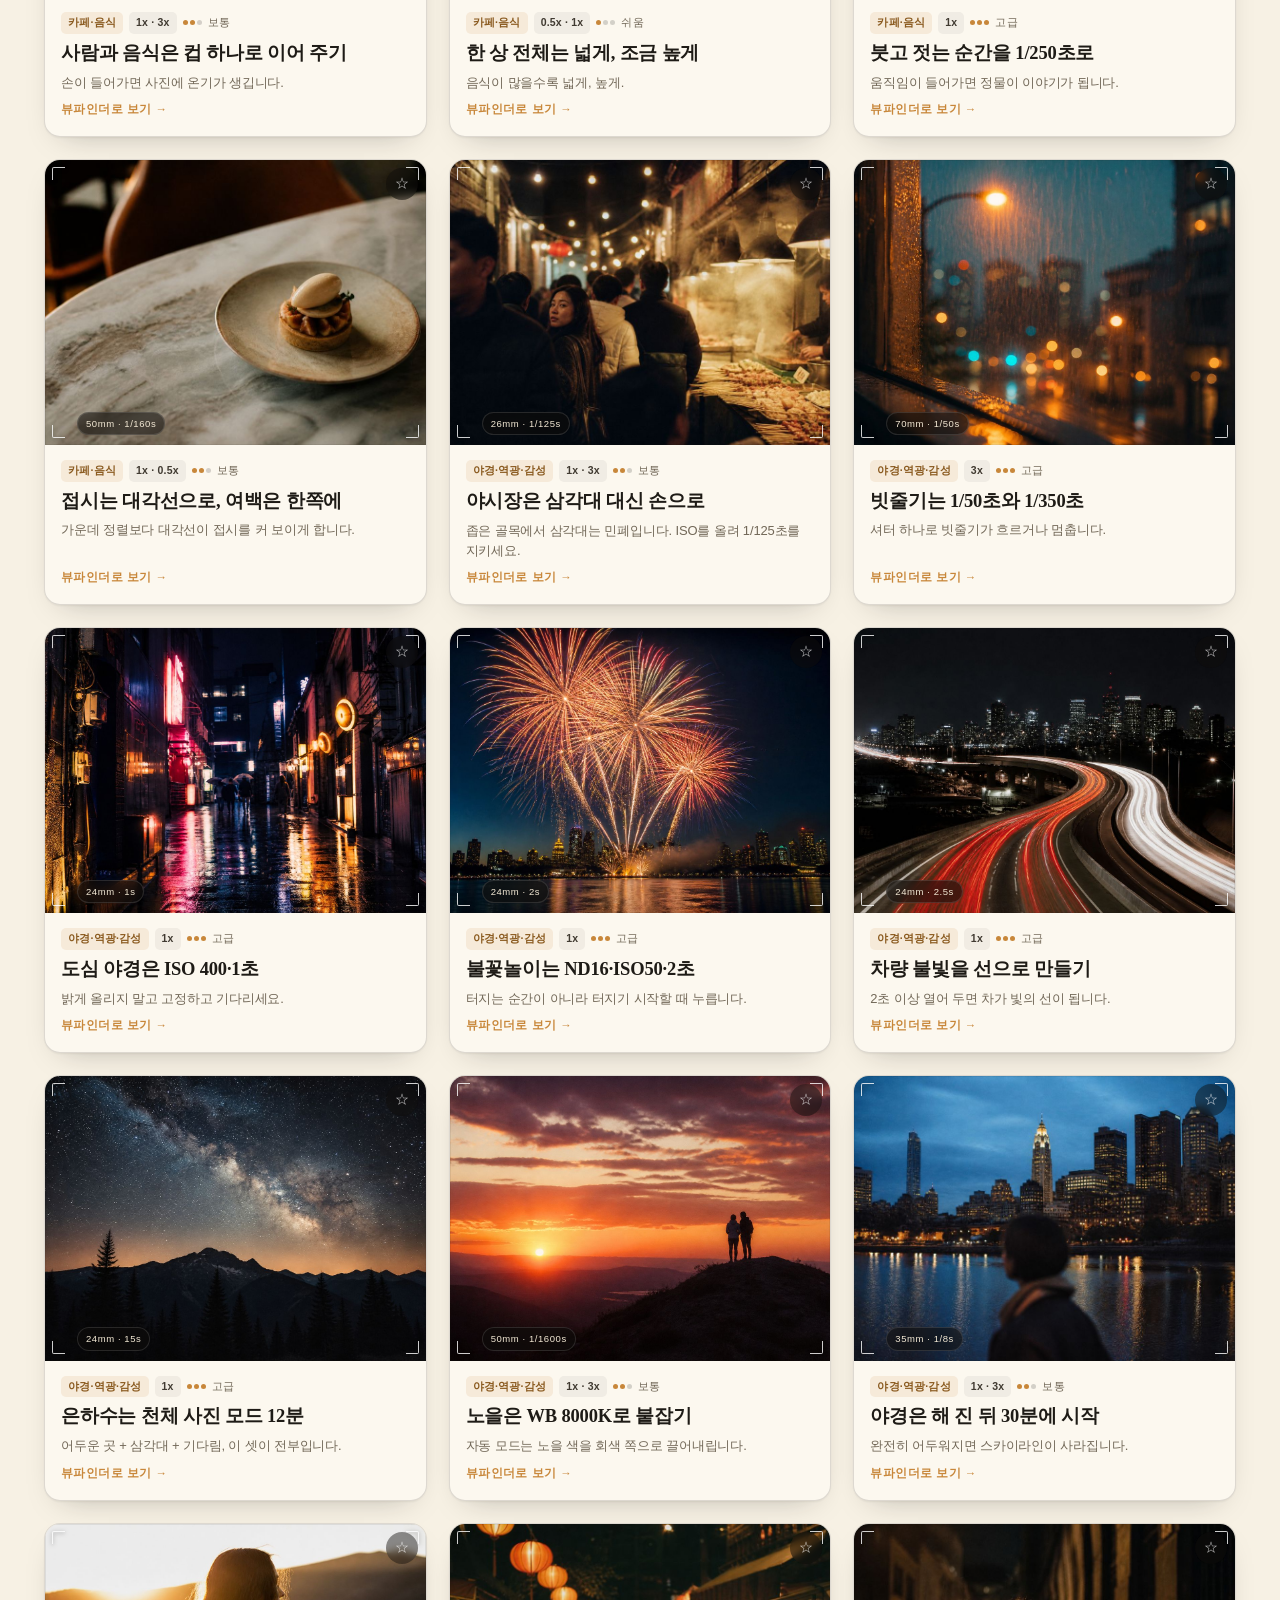
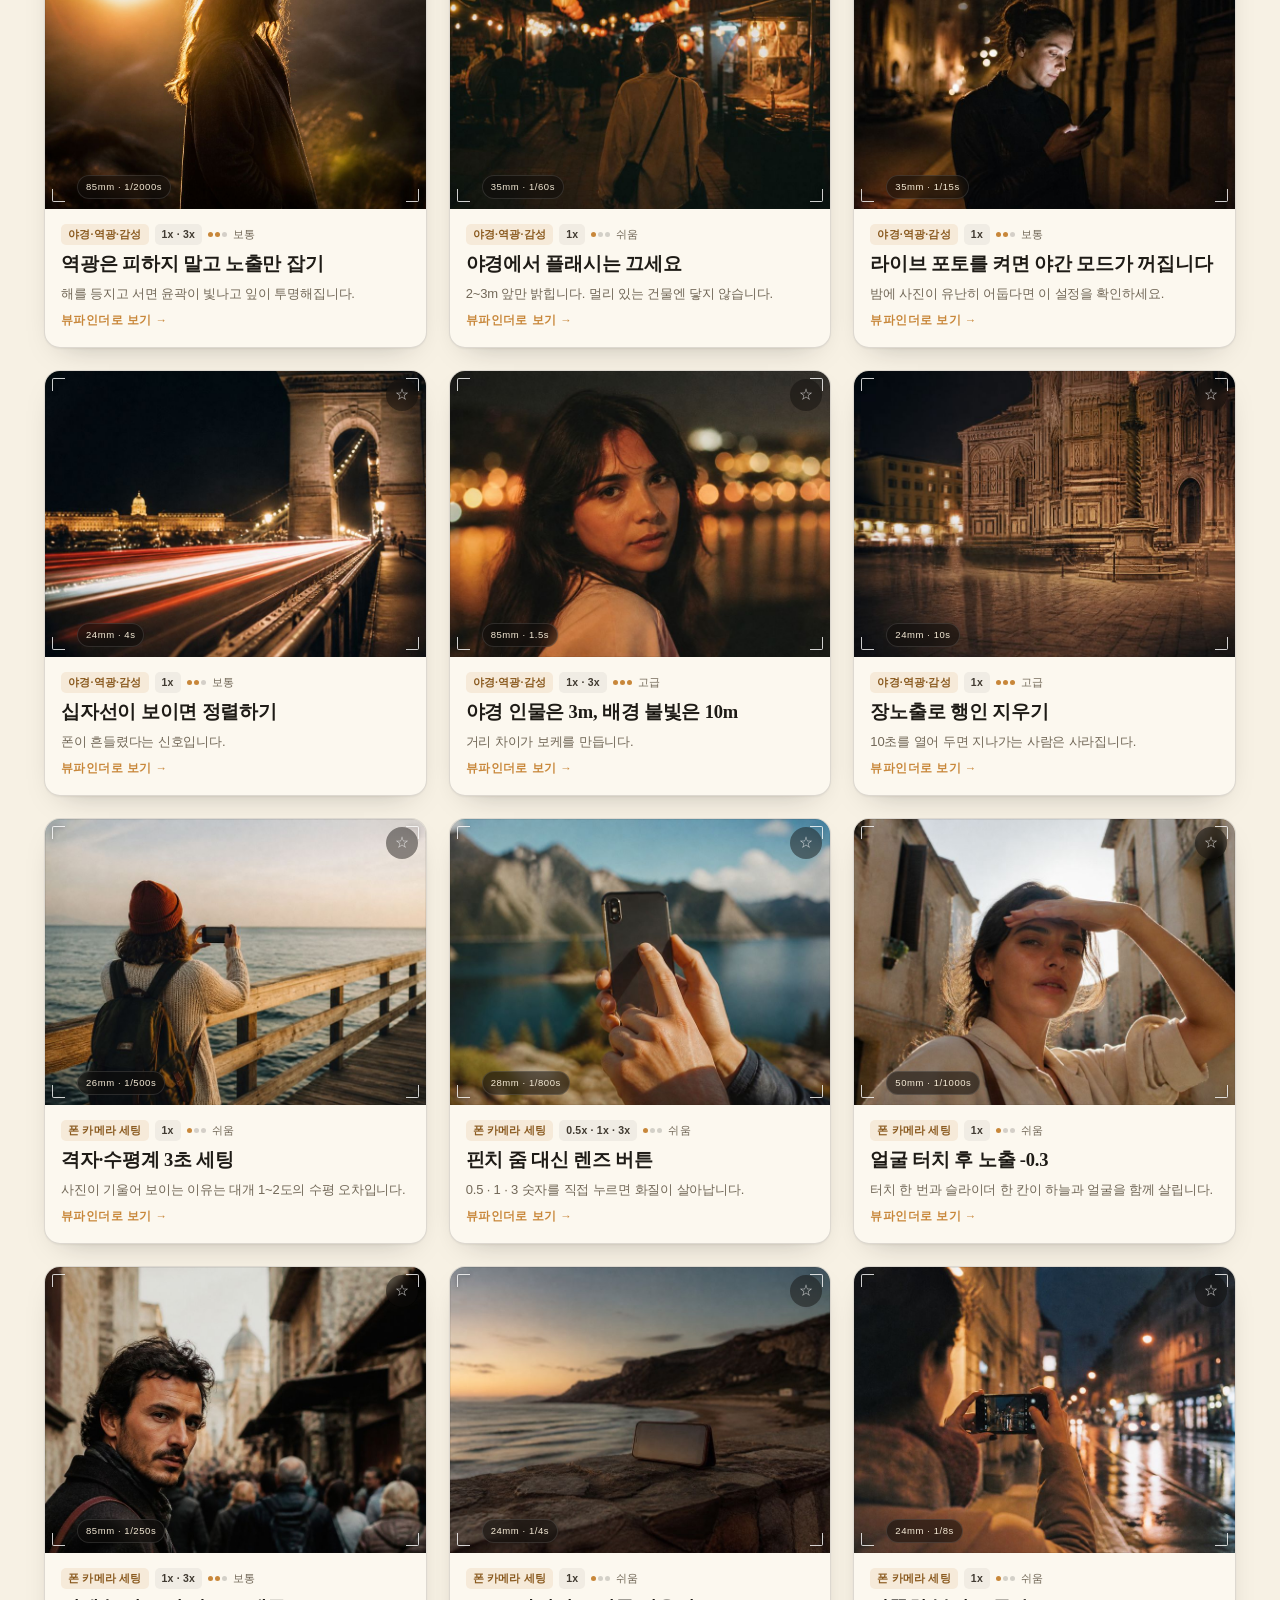
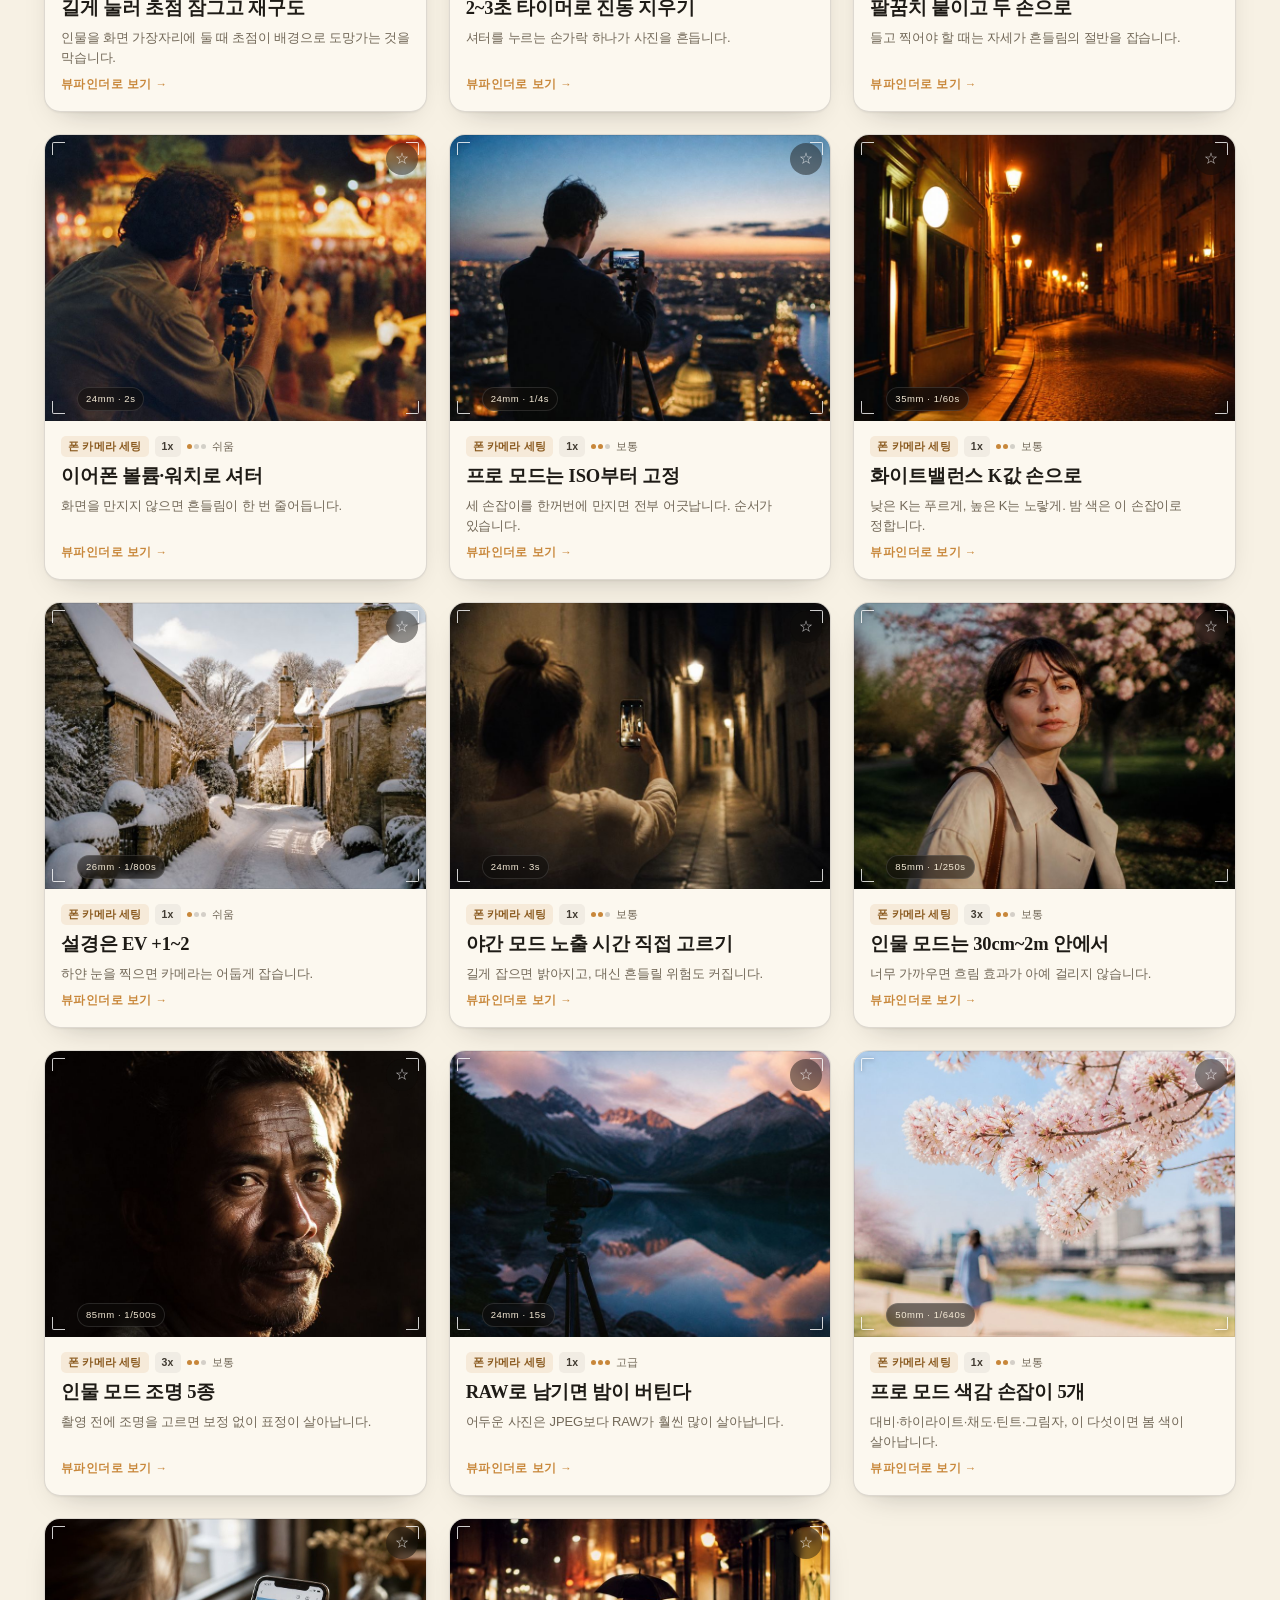
==== commit 19541f77: "feat: 링크 11건 검수(신규 카드 2장) · 중복 1쌍 통합 · 히어로 둘째 줄 한 줄 고정 · 통계 동적화 - @today.picker 갤럭시 세팅 카드, @zzingoon" ====
--- a/index.html
+++ b/index.html
@@ -31,16 +31,16 @@
     <div class="hero__inner">
       <div class="hero__copy">
         <p class="eyebrow">FIELD NOTES · 2026</p>
-        <h1>인생이라는 필름,<br/><span>가장 빛나는 한 컷</span>을 남기는 법</h1>
+        <h1><span class="hl-1">인생이라는 필름,</span><span class="hl-2"><em>가장 빛나는 한 컷</em>을 남기는 법</span></h1>
         <p class="lede">지금 눈앞의 순간에 맞는 촬영법을 골라 바로 쓰세요. 카드마다 <strong>다른 실사 사진 한 장과 세 단계</strong>로 정리했습니다.</p>
         <div class="hero__actions">
           <a class="btn btn--primary" href="#cards">상황별로 찾기</a>
           <button class="btn btn--ghost" id="randomBtn" type="button">랜덤 한 컷 뽑기</button>
         </div>
         <dl class="stats">
-          <div><dt>실전 카드</dt><dd id="statCards">100</dd></div>
-          <div><dt>검증한 원문 링크</dt><dd>13</dd></div>
-          <div><dt>참고 링크</dt><dd>65</dd></div>
+          <div><dt>실전 카드</dt><dd id="statCards">101</dd></div>
+          <div><dt>검증한 원문 링크</dt><dd id="statLinks" title="본문·캡션까지 확인한 고유 게시물 수(부분 확인 포함)">14</dd></div>
+          <div><dt>참고 링크</dt><dd id="statRefs" title="카드가 실제로 인용한 고유 주소 수">62</dd></div>
         </dl>
       </div>
       <div class="hero__film" aria-hidden="true">
@@ -111,11 +111,11 @@
   <section class="section sources" id="sources">
     <div class="section__head">
       <h2>출처 검증 노트</h2>
-      <p>요청하신 링크 13개를 직접 열어 확인했습니다. 확인된 것과 확인하지 못한 것을 나눠 적었습니다.</p>
+      <p id="srcSummary">요청 링크 24건(고유 게시물 15건)을 직접 열어 확인했습니다. 확인된 것과 확인하지 못한 것, 이미 있어 제외한 중복을 나눠 적었습니다.</p>
     </div>
     <div class="sourceGrid">
       <div class="sourceCard">
-        <h3><span class="dot dot--ok"></span>확인됨 <small>10</small></h3>
+        <h3><span class="dot dot--ok"></span>확인됨 <small id="cntOk">12</small></h3>
         <ul>
           <li><b>@elanvital7</b> — 스마트폰 사진 구도와 빛 20가지 (캡션 확인)</li>
           <li><b>@ukwanghyun</b> — 가을사진 7가지 (캡션 확인)</li>
@@ -124,24 +124,26 @@
           <li><b>@junnywhere</b> — 비·불꽃놀이·인물모드·별 사진 (캡션 4건 확인)</li>
           <li><b>@photofreak_guy</b> — 노을 프로모드 값 (캡션 확인)</li>
           <li><b>미드나잇 YouTube</b> — 갤럭시 은하수 촬영 (영상 내용 확인)</li>
+          <li><b>@today.picker</b> Threads — 새 갤럭시 카메라 세팅 9단계 (본문 확인)</li>
+          <li><b>@zzingoon_photo</b> — 여행지 16가지 구도 (캡션 확인)</li>
         </ul>
       </div>
       <div class="sourceCard">
-        <h3><span class="dot dot--part"></span>부분 확인 <small>2</small></h3>
+        <h3><span class="dot dot--part"></span>부분 확인 <small id="cntPart">2</small></h3>
         <ul>
           <li><b>@clos_click</b> — 캡션에 기법 설명 없음. 영상 프레임에서 접사·프로모드 데모로만 확인</li>
           <li><b>@kfconcept</b> — 캡션에 수치 없음. 차량 라이트 트레일(장노출) 주제만 확인</li>
         </ul>
       </div>
       <div class="sourceCard">
-        <h3><span class="dot dot--no"></span>접근 제한 <small>1</small></h3>
+        <h3><span class="dot dot--no"></span>접근 제한 <small id="cntNo">1</small></h3>
         <ul>
           <li><b>@pure.moood</b> Threads — “이 콘텐츠는 일부 사용자만 이용할 수 있습니다”로 본문을 볼 수 없어 <b>내용을 넣지 않았습니다.</b></li>
         </ul>
       </div>
     </div>
     <details class="sourceMore">
-      <summary>링크 13개 상태 자세히 보기</summary>
+      <summary>링크 <span id="linkTotal">24</span>건 상태 자세히 보기</summary>
       <div class="tableWrap">
         <table>
           <thead><tr><th>#</th><th>링크</th><th>유형</th><th>상태</th><th>확인한 내용</th></tr></thead>
--- a/styles.css
+++ b/styles.css
@@ -63,8 +63,11 @@
 .hero{position:relative;z-index:1;background:linear-gradient(180deg,#f9f3e6 0%,var(--paper) 100%);border-bottom:1px solid var(--line)}
 .hero__inner{max-width:1240px;margin:0 auto;padding:56px 24px 44px;display:grid;grid-template-columns:minmax(0,1.15fr) minmax(0,.85fr);gap:48px;align-items:center}
 .eyebrow{font-size:11px;letter-spacing:.32em;color:var(--amber);margin:0 0 14px;font-weight:600}
-.hero h1{font-family:var(--serif);font-weight:600;font-size:clamp(30px,3.9vw,54px);line-height:1.22;margin:0 0 18px;letter-spacing:-.02em}
-.hero h1 span{color:var(--amber);font-style:italic}
+.hero h1{font-family:var(--serif);font-weight:600;font-size:clamp(30px,3.9vw,51px);line-height:1.22;margin:0 0 18px;letter-spacing:-.02em}
+.hero h1 em{color:var(--amber);font-style:italic}
+.hero h1 .hl-1,.hero h1 .hl-2{display:block}
+/* 둘째 줄은 어떤 폭에서도 한 줄로 — 줄바꿈을 금지하고 폰트가 폭에 맞춰 줄어듭니다 */
+.hero h1 .hl-2{white-space:nowrap}
 .lede{max-width:34em;color:var(--muted);font-size:15.5px;margin:0 0 26px}
 .lede strong{color:var(--ink);font-weight:600}
 .hero__actions{display:flex;gap:10px;flex-wrap:wrap;margin-bottom:30px}
@@ -191,6 +194,7 @@
 .badge--ok{background:rgba(92,138,99,.14);color:#41704a}
 .badge--part{background:rgba(224,164,88,.18);color:#8a5a1f}
 .badge--no{background:rgba(176,90,67,.14);color:#94402c}
+.badge--dup{background:rgba(30,27,22,.07);color:#6b6459}
 .footnote{font-size:12px;color:var(--muted);margin:18px 0 0;line-height:1.7}
 
 /* ── footer ──────────────────────────── */
@@ -333,7 +337,10 @@
   .hero__film{display:none}
   .filmstrip{padding:14px 10px;transform:rotate(-.5deg)}
   .filmstrip__frames .frame{aspect-ratio:16/9}
-  .hero h1{font-size:clamp(27px,7.4vw,38px)}
+  /* 둘째 줄 "가장 빛나는 한 컷을 남기는 법"을 390px 이하에서도 한 줄로 유지:
+     좌우 여백 32px를 뺀 폭을 13.2em(글자 폭 합계)로 나눈 크기를 상한으로 씁니다. */
+  .hero h1{font-size:clamp(19px,calc((100vw - 32px)/13.2),38px)}
+  .hero h1 .hl-2{letter-spacing:-.03em}
   .lede{font-size:14.5px}
   .stats{gap:18px}
   .stats dd{font-size:20px}
